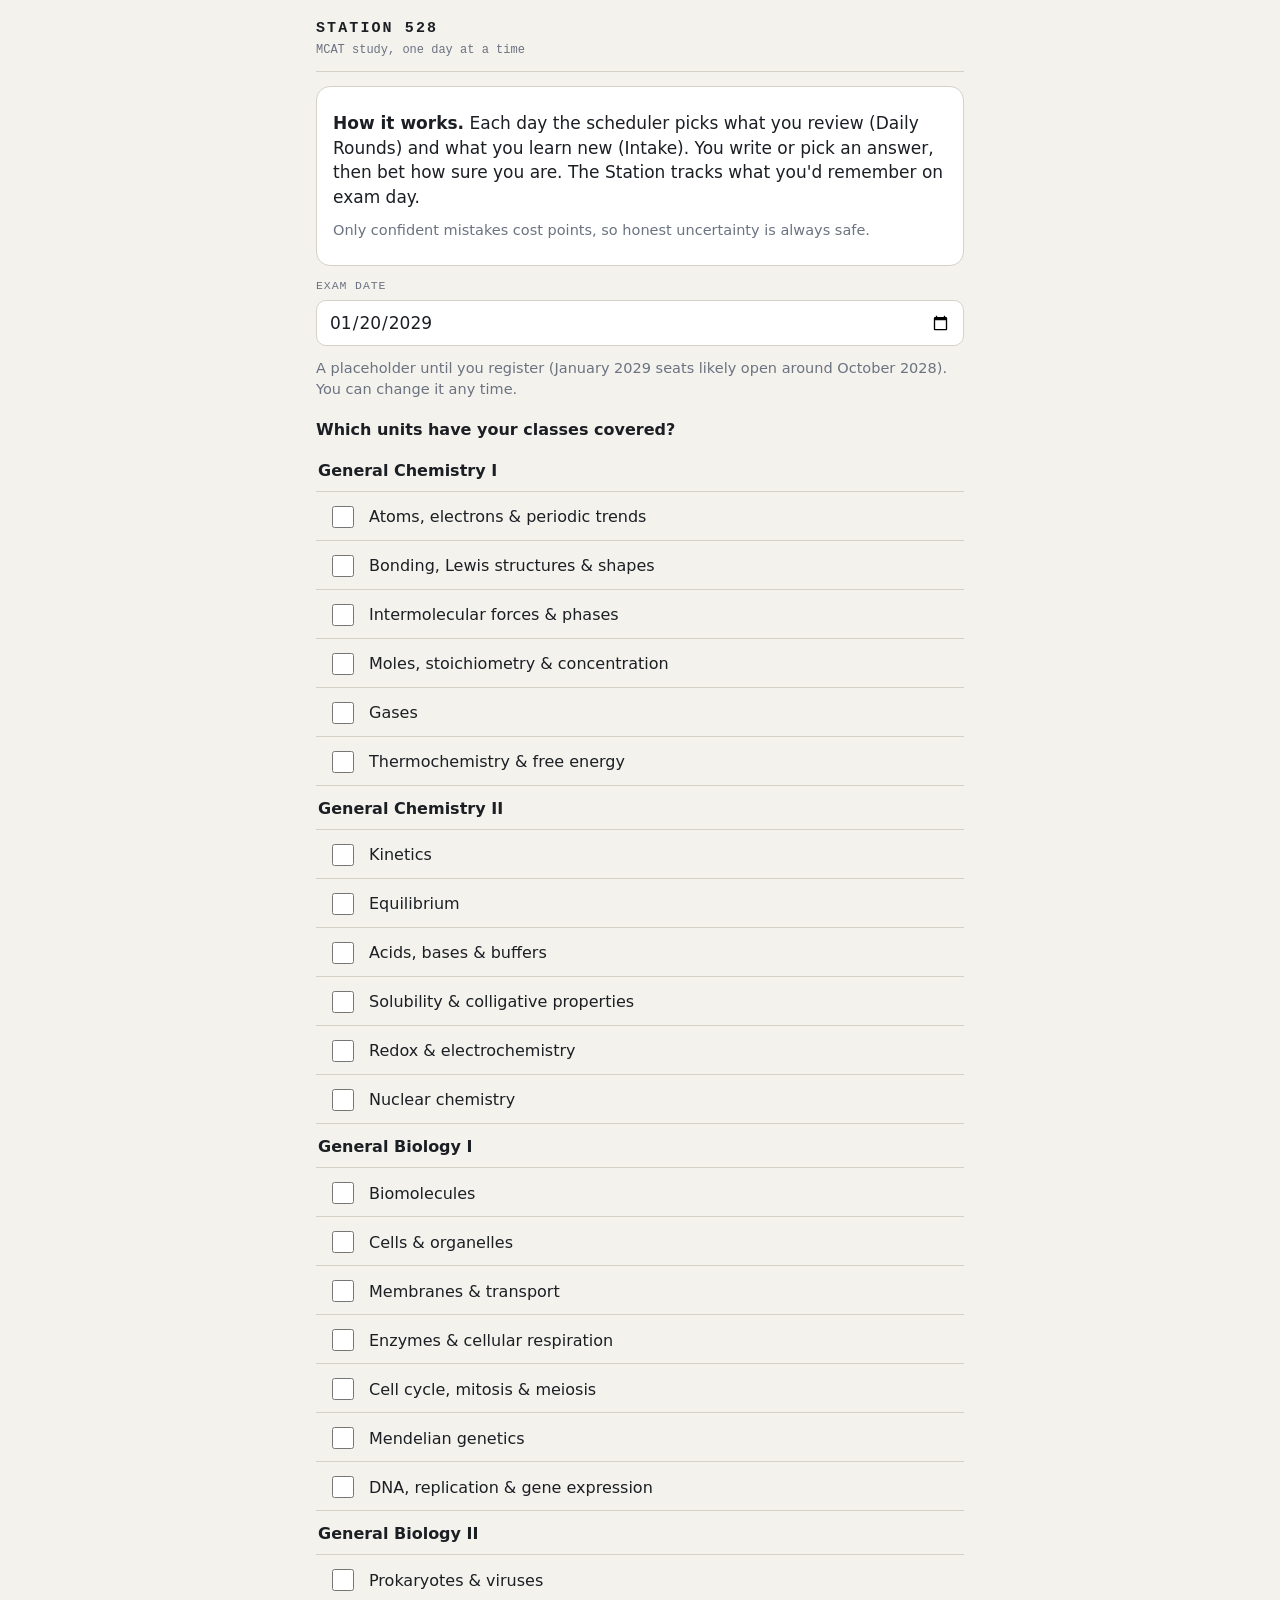
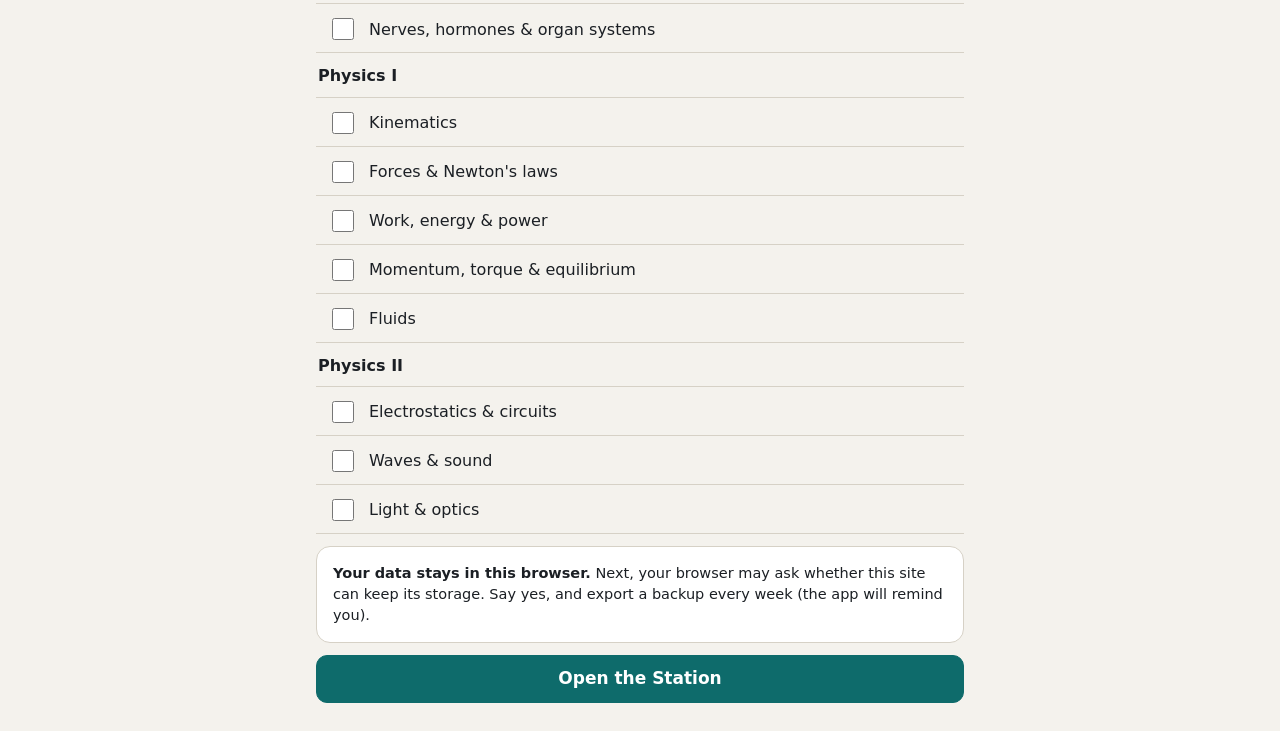
==== station-528/index.html @ 8e4b4583 "Add Station 528 v0.1 (MCAT study game) at /station-528/ Daily Rounds and Intake on a hand-written FS" ====
<!DOCTYPE html>
<html lang="en">
<head>
<meta charset="utf-8">
<meta name="viewport" content="width=device-width, initial-scale=1, viewport-fit=cover">
<meta name="theme-color" content="#f4f2ed" media="(prefers-color-scheme: light)">
<meta name="theme-color" content="#101315" media="(prefers-color-scheme: dark)">
<meta name="description" content="Station 528: spaced retrieval, confidence bets and calibration for MCAT study.">
<link rel="manifest" href="manifest.webmanifest">
<link rel="icon" href="icon-192.png">
<link rel="apple-touch-icon" href="apple-touch-icon.png">
<meta name="apple-mobile-web-app-capable" content="yes">
<meta name="apple-mobile-web-app-title" content="Station 528">
<title>Station 528</title>
<style>
:root {
  --bg: #f4f2ed; --panel: #ffffff; --panel2: #ecE9e2; --ink: #1b1f24; --ink2: #4a5260; --mute: #6b7280; --rule: #d6d1c6;
  --accent: #0e6b6b; --accent-ink: #ffffff; --accent-soft: #d7ecea;
  --good: #1f7a3a; --good-soft: #dcefe1; --warn: #9a5b00; --warn-soft: #f6e7cf; --bad: #b42318; --bad-soft: #f8dcd8;
  --lit: #e6a23c; --unlit: #e3dfd6; --band: rgba(27, 31, 36, .09);
  --mono: ui-monospace, "SF Mono", "Cascadia Mono", Menlo, Consolas, monospace;
  --sans: system-ui, -apple-system, "Segoe UI", Roboto, "Helvetica Neue", Arial, sans-serif;
  color-scheme: light dark;
}
@media (prefers-color-scheme: dark) {
  :root {
    --bg: #101315; --panel: #181c20; --panel2: #20252a; --ink: #e9e7e2; --ink2: #b9bec6; --mute: #8a919b; --rule: #2d333a;
    --accent: #4fb0ad; --accent-ink: #0b1414; --accent-soft: #17302f;
    --good: #57c27a; --good-soft: #15291c; --warn: #e2a64a; --warn-soft: #2e2413; --bad: #f07b6e; --bad-soft: #321a17;
    --lit: #f0b44f; --unlit: #2a3036; --band: rgba(233, 231, 226, .10);
  }
}
* { box-sizing: border-box; }
html, body { margin: 0; background: var(--bg); color: var(--ink); font-family: var(--sans); font-size: 17px; line-height: 1.45; -webkit-text-size-adjust: 100%; }
body { min-height: 100vh; min-height: 100dvh; }
button, input, select { font: inherit; color: inherit; }
button { cursor: pointer; }
a { color: var(--accent); }
#app { max-width: 680px; margin: 0 auto; padding: max(14px, env(safe-area-inset-top)) 16px calc(28px + env(safe-area-inset-bottom)); }
.mono { font-family: var(--mono); }
.lbl { font-family: var(--mono); font-size: 11.5px; letter-spacing: .08em; text-transform: uppercase; color: var(--mute); }
.muted { color: var(--mute); }
.small { font-size: 14.5px; }
h1 { font-family: var(--mono); font-size: 15px; letter-spacing: .14em; margin: 0; font-weight: 700; }
h2 { font-size: 21px; margin: 0 0 6px; line-height: 1.25; }
h3 { font-size: 16px; margin: 18px 0 8px; }
p { margin: 8px 0; }
hr { border: 0; border-top: 1px solid var(--rule); margin: 18px 0; }

/* top bar */
.top { display: flex; align-items: center; gap: 10px; padding: 4px 0 12px; border-bottom: 1px solid var(--rule); margin-bottom: 14px; }
.top .grow { flex: 1; min-width: 0; }
.top .sub { font-family: var(--mono); font-size: 12px; color: var(--mute); margin-top: 2px; }
.ib { min-width: 44px; height: 44px; border: 1px solid var(--rule); background: var(--panel); border-radius: 10px; display: grid; place-items: center; font-size: 17px; padding: 0 10px; text-decoration: none; color: var(--ink); }

/* panels and buttons */
.card { background: var(--panel); border: 1px solid var(--rule); border-radius: 14px; padding: 16px; margin: 12px 0; }
.btn { display: inline-flex; align-items: center; justify-content: center; gap: 8px; min-height: 48px; padding: 0 18px; border-radius: 11px; border: 1px solid var(--rule); background: var(--panel); text-decoration: none; color: var(--ink); font-weight: 600; }
.btn.primary { background: var(--accent); border-color: var(--accent); color: var(--accent-ink); }
.btn.block { width: 100%; }
.btn.ghost { background: transparent; border-color: transparent; color: var(--ink2); font-weight: 500; }
.btn.danger { color: var(--bad); border-color: var(--bad); background: transparent; }
.btn:disabled { opacity: .45; cursor: default; }
.btn:focus-visible, .opt:focus-visible, .conf button:focus-visible, .ib:focus-visible { outline: 3px solid var(--accent); outline-offset: 2px; }
.row { display: flex; gap: 10px; align-items: center; flex-wrap: wrap; }
.row.end { justify-content: flex-end; }
.row.between { justify-content: space-between; }
.stack > * + * { margin-top: 10px; }

/* today */
.today { display: grid; gap: 10px; }
.task { display: flex; align-items: center; gap: 12px; padding: 14px; border: 1px solid var(--rule); border-radius: 12px; background: var(--panel); }
.task .grow { flex: 1; min-width: 0; }
.task b { display: block; font-size: 17px; }
.task .n { font-family: var(--mono); font-size: 26px; font-weight: 700; min-width: 2.2ch; text-align: right; }
.task.done { background: var(--good-soft); border-color: transparent; }
.tiles { display: grid; grid-template-columns: repeat(3, 1fr); gap: 8px; margin: 12px 0; }
.tile { background: var(--panel); border: 1px solid var(--rule); border-radius: 12px; padding: 10px 10px 9px; }
.tile .v { font-family: var(--mono); font-size: 22px; font-weight: 700; line-height: 1.15; margin-top: 4px; }
.tile .d { font-size: 12.5px; color: var(--mute); line-height: 1.3; margin-top: 2px; }
.banner { border-radius: 12px; padding: 12px 14px; margin: 12px 0; background: var(--warn-soft); border: 1px solid transparent; font-size: 15px; }
.banner .row { margin-top: 8px; }

/* station plan */
.plan { margin: 6px 0 4px; }
.sect { margin: 14px 0 6px; display: flex; align-items: center; gap: 8px; }
.sect::after { content: ""; flex: 1; border-top: 1px dashed var(--rule); }
.wings { display: grid; grid-template-columns: repeat(auto-fill, minmax(150px, 1fr)); gap: 8px; }
.wing { position: relative; text-align: left; background: var(--panel); border: 1.5px solid var(--ink2); border-radius: 10px; padding: 10px 10px 9px; min-height: 92px; }
.wing.empty { border-style: dashed; border-color: var(--rule); color: var(--mute); background: transparent; }
.wing .nm { font-weight: 650; font-size: 15px; line-height: 1.2; padding-right: 28px; }
.wing .fc { position: absolute; top: 9px; right: 9px; font-family: var(--mono); font-size: 11px; color: var(--mute); }
.win { display: flex; gap: 3px; margin: 9px 0 6px; }
.win i { width: 11px; height: 11px; border-radius: 2px; background: var(--unlit); }
.win i.on { background: var(--lit); }
.pips { display: flex; gap: 3px; align-items: center; }
.pips i { width: 14px; height: 4px; border-radius: 2px; background: var(--unlit); }
.pips i.on { background: var(--accent); }
.wing .meta { font-family: var(--mono); font-size: 11.5px; color: var(--mute); margin-top: 5px; }

/* runner */
.prog { height: 4px; background: var(--panel2); border-radius: 2px; overflow: hidden; margin: -6px 0 14px; }
.prog i { display: block; height: 100%; background: var(--accent); transition: width .25s; }
.prompt { font-size: 19.5px; line-height: 1.45; margin: 4px 0 16px; overflow-wrap: anywhere; }
.prompt sup, .opt sup, .expl sup { font-size: .7em; line-height: 0; }
.ans { display: flex; gap: 8px; align-items: center; }
.ans input { flex: 1; min-width: 0; height: 52px; border-radius: 11px; border: 1.5px solid var(--rule); background: var(--panel); padding: 0 14px; font-size: 18px; }
.ans input:focus { outline: none; border-color: var(--accent); }
.ans .u { font-family: var(--mono); color: var(--mute); font-size: 15px; }
.reveal { width: 100%; position: relative; overflow: hidden; }
.reveal .fill { position: absolute; inset: 0 auto 0 0; width: 0; background: var(--accent-soft); z-index: 0; }
.reveal span { position: relative; z-index: 1; }
.reveal.go .fill { animation: fill 3s linear forwards; }
@keyframes fill { to { width: 100%; } }
.opts { display: grid; gap: 8px; }
.opt { display: flex; gap: 12px; align-items: flex-start; text-align: left; padding: 13px 14px; border-radius: 11px; border: 1.5px solid var(--rule); background: var(--panel); font-size: 17px; line-height: 1.4; width: 100%; }
.opt .k { font-family: var(--mono); font-size: 13px; color: var(--mute); padding-top: 2px; min-width: 1ch; }
.opt.sel { border-color: var(--accent); background: var(--accent-soft); }
.opt.right { border-color: var(--good); background: var(--good-soft); }
.opt.wrong { border-color: var(--bad); background: var(--bad-soft); }
.opt.dim { opacity: .62; }
.conf { display: grid; grid-template-columns: repeat(3, 1fr); gap: 8px; margin-top: 14px; }
.conf button { min-height: 62px; border-radius: 11px; border: 1.5px solid var(--rule); background: var(--panel); padding: 6px 4px; display: grid; gap: 2px; place-items: center; }
.conf button b { font-size: 15.5px; }
.conf button span { font-family: var(--mono); font-size: 12px; color: var(--mute); }
.conf button[data-c="3"] { border-color: var(--ink2); }
.conf button:disabled { opacity: .4; }
.confhint { font-size: 13.5px; color: var(--mute); margin-top: 8px; text-align: center; }
.verdict { display: flex; align-items: center; gap: 10px; padding: 12px 14px; border-radius: 12px; font-weight: 650; margin-bottom: 12px; }
.verdict.ok { background: var(--good-soft); color: var(--good); }
.verdict.no { background: var(--bad-soft); color: var(--bad); }
.verdict.dk { background: var(--panel2); color: var(--ink2); }
.verdict .pts { margin-left: auto; font-family: var(--mono); font-size: 14px; }
.surprise { border: 2px solid var(--bad); border-radius: 12px; padding: 14px; margin: 12px 0; }
.surprise b { color: var(--bad); }
.yours { font-size: 15.5px; margin: 8px 0; }
.yours code { font-family: var(--mono); background: var(--panel2); padding: 1px 6px; border-radius: 5px; }
.expl { background: var(--panel); border: 1px solid var(--rule); border-radius: 12px; padding: 13px 14px; margin: 12px 0; font-size: 16.5px; }
.expl ul { margin: 8px 0 0; padding-left: 18px; }
.expl li { margin: 6px 0; }
details.why summary { cursor: pointer; color: var(--accent); font-weight: 600; padding: 6px 0; }
.where { font-family: var(--mono); font-size: 11.5px; color: var(--mute); letter-spacing: .04em; margin-top: 10px; }
.foot { display: flex; gap: 8px; align-items: center; margin-top: 14px; flex-wrap: wrap; }
.foot .grow { flex: 1; }

/* debrief & charts */
.big { font-family: var(--mono); font-size: 40px; font-weight: 700; line-height: 1.1; }
.kv { display: grid; grid-template-columns: 1fr auto; gap: 6px 12px; font-size: 15.5px; }
.kv span:nth-child(even) { font-family: var(--mono); text-align: right; }
.chart { width: 100%; height: auto; display: block; }
.chart text { font-family: var(--mono); font-size: 12px; fill: var(--mute); }
.chart .val { fill: var(--ink); font-size: 13px; font-weight: 700; }
.chart .bar { fill: var(--accent); }
.chart .band { fill: var(--band); }
.chart .axis { stroke: var(--rule); }
table.t { width: 100%; border-collapse: collapse; font-size: 14.5px; }
table.t th, table.t td { text-align: left; padding: 7px 6px; border-bottom: 1px solid var(--rule); }
table.t td.n, table.t th.n { text-align: right; font-family: var(--mono); }
.st { font-family: var(--mono); font-size: 12px; padding: 2px 7px; border-radius: 6px; white-space: nowrap; }
.st.ok { background: var(--good-soft); color: var(--good); }
.st.over { background: var(--bad-soft); color: var(--bad); }
.st.under { background: var(--warn-soft); color: var(--warn); }
.st.few { background: var(--panel2); color: var(--mute); }

/* settings */
.units { display: grid; gap: 2px; }
.chk { display: flex; gap: 12px; align-items: center; padding: 9px 2px; border-bottom: 1px solid var(--rule); font-size: 16px; }
.chk input { width: 22px; height: 22px; accent-color: var(--accent); flex: none; }
.chk .grow { flex: 1; }
.chk .c { font-family: var(--mono); font-size: 12px; color: var(--mute); }
.course { font-weight: 700; }
.field { display: grid; gap: 6px; margin: 12px 0; }
.field input, .field select { height: 46px; border: 1.5px solid var(--rule); border-radius: 10px; background: var(--panel); padding: 0 12px; }
.flag-item { padding: 10px 0; border-bottom: 1px solid var(--rule); }

/* toast & sheet */
#toast { position: fixed; left: 50%; bottom: calc(18px + env(safe-area-inset-bottom)); transform: translateX(-50%); background: var(--ink); color: var(--bg); padding: 10px 16px; border-radius: 10px; font-size: 15px; max-width: calc(100% - 32px); opacity: 0; transition: opacity .2s; pointer-events: none; z-index: 20; }
#toast.on { opacity: 1; }
.sheet-bg { position: fixed; inset: 0; background: rgba(0, 0, 0, .35); display: flex; align-items: flex-end; justify-content: center; z-index: 10; }
.sheet { background: var(--bg); width: 100%; max-width: 680px; border-radius: 16px 16px 0 0; padding: 18px 16px calc(18px + env(safe-area-inset-bottom)); max-height: 85vh; overflow: auto; }
@media (min-width: 700px) { .sheet-bg { align-items: center; } .sheet { border-radius: 16px; } }
@media (max-width: 360px) { .tiles { grid-template-columns: 1fr 1fr; } .conf button b { font-size: 14px; } }
@media (prefers-reduced-motion: reduce) { .reveal.go .fill { animation-duration: .01s; } .prog i { transition: none; } }

</style>
</head>
<body>
<main id="app" aria-live="polite"></main>
<div id="toast" role="status"></div>
<script>
/* ==== engine.js ==== */
/* Station 528 engine: FSRS-6 memory model, behavior-derived grading, certainty-based marking,
   and the exam-date scheduling rules from the build spec (§6–7). No DOM in this file. */
'use strict';

const DAY = 86400000;
const ROLLOVER_H = 4; /* a study day runs 4am to 4am, like Anki */

/* ---------- FSRS-6 ---------- */
/* Default FSRS-6 parameters w0..w20 (the ones Anki and py-fsrs 6 ship). */
const FSRS_W = [0.212, 1.2931, 2.3065, 8.2956, 6.4133, 0.8334, 3.0194, 0.001, 1.8722, 0.1666, 0.796,
  1.4835, 0.0614, 0.2629, 1.6483, 0.6014, 1.8729, 0.5425, 0.0912, 0.0658, 0.1542];
const S_MIN = 0.001, S_MAX = 36500;
const clamp = (x, a, b) => Math.min(b, Math.max(a, x));
const fsrsFactor = w => Math.pow(0.9, -1 / w[20]) - 1;

/* Recall probability after t days at stability s: R = (1 + factor·t/s)^(−w20). R(s, s) = 0.9. */
function retr(tDays, s, w = FSRS_W) {
  if (!(s > 0)) return 0;
  return Math.pow(1 + fsrsFactor(w) * Math.max(0, tDays) / s, -w[20]);
}
const initS = (g, w = FSRS_W) => Math.max(S_MIN, w[g - 1]);
const initDRaw = (g, w = FSRS_W) => w[4] - Math.exp(w[5] * (g - 1)) + 1;
const initD = (g, w = FSRS_W) => clamp(initDRaw(g, w), 1, 10);
function nextD(d, g, w = FSRS_W) {
  const dp = d + (-w[6] * (g - 3)) * (10 - d) / 9;            /* linear damping */
  return clamp(w[7] * initDRaw(4, w) + (1 - w[7]) * dp, 1, 10); /* mean reversion toward D0(Easy) */
}
function sRecall(d, s, r, g, w = FSRS_W) {
  const hard = g === 2 ? w[15] : 1, easy = g === 4 ? w[16] : 1;
  return clamp(s * (1 + Math.exp(w[8]) * (11 - d) * Math.pow(s, -w[9]) * (Math.exp((1 - r) * w[10]) - 1) * hard * easy), S_MIN, S_MAX);
}
function sForget(d, s, r, w = FSRS_W) {
  const longTerm = w[11] * Math.pow(d, -w[12]) * (Math.pow(s + 1, w[13]) - 1) * Math.exp((1 - r) * w[14]);
  return clamp(Math.min(longTerm, s / Math.exp(w[17] * w[18])), S_MIN, S_MAX);
}
function sShortTerm(s, g, w = FSRS_W) { /* a second review on the same day */
  let inc = Math.exp(w[17] * (g - 3 + w[18])) * Math.pow(s, -w[19]);
  if (g >= 3) inc = Math.max(inc, 1);
  return clamp(s * inc, S_MIN, S_MAX);
}
/* One review. card: {s, d, last (ms) or null}. Returns the new {s, d}. */
function fsrsStep(card, g, now, w = FSRS_W) {
  if (!card.last) return { s: initS(g, w), d: initD(g, w) };
  const tDays = Math.max(0, (now - card.last) / DAY);
  let s;
  if (tDays < 1) s = sShortTerm(card.s, g, w);
  else s = g === 1 ? sForget(card.d, card.s, retr(tDays, card.s, w), w) : sRecall(card.d, card.s, retr(tDays, card.s, w), g, w);
  return { s, d: nextD(card.d, g, w) };
}
/* Days until recall falls to the target retention, rounded, within [1, maxIvl]. */
function ivlDays(s, retention, maxIvl, w = FSRS_W) {
  const t = s / fsrsFactor(w) * (Math.pow(retention, -1 / w[20]) - 1);
  return clamp(Math.round(t), 1, Math.max(1, maxIvl));
}
/* The standard FSRS fuzz, so cards learned together don't stay clumped. */
function fuzzIvl(ivl, maxIvl, rnd) {
  if (ivl < 2.5) return ivl;
  let delta = 1;
  for (const [a, b, f] of [[2.5, 7, 0.15], [7, 20, 0.1], [20, Infinity, 0.05]]) delta += f * Math.max(Math.min(ivl, b) - a, 0);
  const lo = Math.max(2, Math.round(ivl - delta)), hi = Math.min(Math.round(ivl + delta), maxIvl);
  if (hi <= lo) return clamp(lo, 1, Math.max(1, maxIvl));
  return Math.floor(rnd() * (hi - lo + 1)) + lo;
}

/* ---------- days ---------- */
/* Study-day index: local calendar date, rolling over at 4am. */
function dayOf(ms) {
  const d = new Date(ms - ROLLOVER_H * 3600000);
  return Math.floor(Date.UTC(d.getFullYear(), d.getMonth(), d.getDate()) / DAY);
}
function dayOfDate(iso) { const [y, m, d] = iso.split('-').map(Number); return Math.floor(Date.UTC(y, m - 1, d) / DAY); }
function dateOfDay(day) { return new Date(day * DAY).toISOString().slice(0, 10); }
/* Local midnight-ish ms at the start of a study day (used for recall predictions on a given day). */
function msOfDay(day) { const d = new Date(day * DAY); return new Date(d.getUTCFullYear(), d.getUTCMonth(), d.getUTCDate(), 12).getTime(); }

/* ---------- phases and exam-date rules (§6.5–6.6) ---------- */
const PHASE_START = { B: 259, C: 136, D: 60 }; /* days before the exam; with a mid-January exam: May 1, Sep 1, mid-Nov */
const PHASES = {
  A: { name: 'Foundation', newPerDay: 15 },
  B: { name: 'Integration', newPerDay: 10 },
  C: { name: 'Dedicated', newPerDay: 5 },
  D: { name: 'Final approach', newPerDay: 5 },
};
function phaseOn(today, T, override) {
  if (override && override !== 'auto') return override;
  if (today >= T - PHASE_START.D) return 'D';
  if (today >= T - PHASE_START.C) return 'C';
  if (today >= T - PHASE_START.B) return 'B';
  return 'A';
}
function retentionFor(phase, highYield, today, T) {
  if (today >= T - 75) return highYield ? 0.93 : 0.90; /* E3 */
  if (phase === 'A') return 0.88;
  if (phase === 'C') return highYield ? 0.92 : 0.90;
  return 0.90;
}
/* Longest allowed interval from today: A min(365, to T−60); B to T−60; C/D to T−2 (E1). */
function maxIvlFor(phase, today, T) {
  if (phase === 'A') return Math.max(1, Math.min(365, T - 60 - today));
  if (phase === 'B') return Math.max(1, T - 60 - today);
  return Math.max(1, T - 2 - today);
}
function lastDueDay(T) { return T - 2; }
function newQuota(phase, today, T, override) {
  if (today >= T - 21) return 0; /* E4 */
  return override != null ? override : PHASES[phase].newPerDay;
}
/* §6.4 throttle: average due over the next 7 days vs the review cap. */
function throttledQuota(quota, cards, today, cap) {
  let n = 0;
  for (const c of cards) if (c.state === 'review' && !c.suspended && c.due > today && c.due <= today + 7) n++;
  const avg = n / 7;
  if (avg > cap) return 0;
  if (avg > 0.8 * cap) return Math.floor(quota / 2);
  return quota;
}

/* ---------- cards ---------- */
function newCard(id) {
  return { id, state: 'new', s: 0, d: 0, last: null, due: null, reps: 0, lapses: 0, intro: null,
    sessionDay: null, sessionCorrect: 0, lapsedToday: false, echoes: [], deferrals: 0, deferDay: null, c3Wrong: 0 };
}
function rNow(card, now) { return card.state === 'new' || !card.last ? 0 : retr((now - card.last) / DAY, card.s); }
/* Predicted recall on exam day if no further reviews happen (spec §7.3). */
function rExam(card, T) { return card.state === 'new' || !card.last ? 0 : retr((msOfDay(T) - card.last) / DAY, card.s); }

/* Apply one graded attempt to a card. Returns {rExamBefore, rExamAfter, gain, ivl}. */
function schedule(card, g, now, ctx) {
  const { T, phase, highYield, rnd } = ctx;
  const today = dayOf(now);
  const before = rExam(card, T);
  const st = fsrsStep(card, g, now, ctx.w || FSRS_W);
  card.s = st.s; card.d = st.d; card.last = now; card.reps++;
  if (card.state === 'new') { card.state = 'review'; card.intro = card.intro || today; }
  if (g === 1) card.lapses++;
  const maxIvl = maxIvlFor(phase, today, T);
  let ivl = ivlDays(card.s, retentionFor(phase, highYield, today, T), maxIvl);
  ivl = clamp(fuzzIvl(ivl, maxIvl, rnd || Math.random), 1, maxIvl);
  card.due = Math.min(today + ivl, lastDueDay(T));   /* E1: never past T − 2 */
  if (card.due <= today) card.due = today + 1;        /* the exam is days away: still never "due" again today */
  card.deferrals = 0; card.deferDay = null;
  card.echoes = card.echoes.filter(e => e > today);   /* any echo today was satisfied by this review */
  const after = rExam(card, T);
  return { rExamBefore: before, rExamAfter: after, gain: Math.max(0, after - before), ivl: card.due - today };
}
/* §6.3: after a confident error, extra probes at +1 and +7 days unless the card is already due within ±1 day of them. */
function planEchoes(card, today, T) {
  for (const k of [1, 7]) {
    const at = Math.min(today + k, lastDueDay(T)); /* E5 */
    if (at <= today) continue;
    if (Math.abs(card.due - at) <= 1) continue;
    if (!card.echoes.includes(at)) card.echoes.push(at);
  }
  card.echoes.sort((a, b) => a - b);
}

/* ---------- grading (§6.2) ---------- */
/* attempt: {correct, conf: 1|2|3|0 (0 = don't know), hint, ms}; medianMs: player's median for this card type (or null) */
function gradeOf(a, medianMs) {
  if (!a.correct || a.conf === 0) return 1;
  if (a.hint || a.conf === 1) return 2;
  if (a.conf === 2) return 3;
  if (medianMs && a.ms > 2 * medianMs) return 3; /* C3 but slow */
  return 4;
}
/* §7.1 certainty-based marking */
const CBM = { 0: [0, 0], 1: [1, 0], 2: [2, -2], 3: [3, -6] };
const cbmPoints = (correct, conf) => CBM[conf][correct ? 0 : 1];
/* Calibration targets (§7.6): C1 ≤ 67%, C2 67–80%, C3 ≥ 80%. Implied midpoints for the overconfidence index. */
const CAL_BANDS = { 1: [0, 0.67], 2: [0.67, 0.80], 3: [0.80, 1] };
const CAL_IMPLIED = { 1: 0.5, 2: 0.735, 3: 0.9 };
function calibration(counts) { /* counts: {1:{n,correct},2:..,3:..} */
  let n = 0, exp = 0, got = 0;
  const levels = [1, 2, 3].map(l => {
    const c = counts[l] || { n: 0, correct: 0 };
    n += c.n; exp += c.n * CAL_IMPLIED[l]; got += c.correct;
    const acc = c.n ? c.correct / c.n : null, [lo, hi] = CAL_BANDS[l];
    const status = acc == null || c.n < 10 ? 'few' : acc < lo ? 'over' : acc > hi && l < 3 ? 'under' : 'ok';
    return { level: l, n: c.n, correct: c.correct, acc, lo, hi, status };
  });
  return { levels, n, overconfidence: n ? (exp - got) / n : null };
}

/* ---------- daily queue (§6.4) ---------- */
/* Cards due today, lowest current recall first; cards already pushed back 3 days in a row jump the line. */
function dueToday(cards, today, now) {
  return cards.filter(c => c.state === 'review' && !c.suspended && c.due <= today)
    .sort((a, b) => ((b.deferrals >= 3) - (a.deferrals >= 3)) || (rNow(a, now) - rNow(b, now)));
}
/* Split today's due list at the cap; push the rest back one day. Call once per day. */
function applyCap(cards, today, now, cap) {
  const due = dueToday(cards, today, now);
  const take = due.slice(0, cap), rest = due.slice(cap);
  for (const c of rest) { if (c.deferDay !== today) { c.deferrals++; c.deferDay = today; } c.due = today + 1; }
  return { take, rest };
}
const echoesDue = (cards, today) => cards.filter(c => !c.suspended && c.state === 'review' && c.echoes.some(e => e <= today));

/* E2 final sweep: at T − 60, cards with no review date inside [T − 60, T − 2] get one, spread over
   T − 60 … T − 7, lowest exam-day recall first and high-yield earliest. */
function finalSweep(cards, today, T, isHY) {
  if (today < T - 60) return 0;
  const lo = Math.max(today, T - 60), hi = T - 7;
  const need = cards.filter(c => c.state === 'review' && !c.suspended && !(c.due >= T - 60 && c.due <= T - 2));
  need.sort((a, b) => (isHY(b.id) - isHY(a.id)) || (rExam(a, T) - rExam(b, T)));
  const span = Math.max(1, hi - lo + 1);
  need.forEach((c, i) => { c.due = hi >= lo ? lo + Math.floor(i * span / need.length) : Math.min(T - 2, Math.max(today, lo)); });
  return need.length;
}

/* ---------- Station (§7.5) ---------- */
const WING_LEVELS = [0, 0.20, 0.40, 0.60, 0.80, 0.95];
function wingStats(cards, now) {
  const active = cards.filter(c => c.state === 'review' && !c.suspended);
  if (!active.length) return { n: 0, condition: null, level: 0, mature: 0 };
  const condition = active.reduce((a, c) => a + rNow(c, now), 0) / active.length;
  const mature = active.filter(c => c.s >= 21).length / active.length;
  let level = 0; WING_LEVELS.forEach((t, i) => { if (mature >= t) level = i; });
  if (mature === 0) level = 0;
  return { n: active.length, condition, level, mature };
}

/* ---------- typed answer checking ---------- */
function norm(s) {
  return String(s).toLowerCase().normalize('NFD').replace(/[̀-ͯ]/g, '')
    .replace(/[’']/g, '').replace(/[^a-z0-9+\-./ ]+/g, ' ').replace(/\s+/g, ' ').trim()
    .replace(/^(the|a|an) /, '');
}
function lev(a, b) {
  if (a === b) return 0;
  const m = a.length, n = b.length; if (!m || !n) return m || n;
  let prev = Array.from({ length: n + 1 }, (_, j) => j);
  for (let i = 1; i <= m; i++) {
    const cur = [i];
    for (let j = 1; j <= n; j++) cur[j] = Math.min(prev[j] + 1, cur[j - 1] + 1, prev[j - 1] + (a[i - 1] === b[j - 1] ? 0 : 1));
    prev = cur;
  }
  return prev[n];
}
/* Also accepts "main answer (alternate name)" and "a, b" when every listed part is itself acceptable. */
function textMatches(given, accepted) {
  const raw = String(given);
  if (textMatch1(raw, accepted)) return true;
  const main = raw.replace(/\([^)]*\)/g, ' ').trim();
  if (main && main !== raw.trim() && textMatch1(main, accepted)) return true;
  const parts = main.split(/,|;|\/(?![^\s]*\d)| or /i).map(s => s.trim()).filter(Boolean);
  return parts.length > 1 && parts.every(p => textMatch1(p, accepted));
}
function textMatch1(given, accepted) {
  const g = norm(given); if (!g) return false;
  return accepted.some(a => {
    const t = norm(a); if (g === t) return true;
    if (g.replace(/ /g, '') === t.replace(/ /g, '')) return true;
    if (/\d/.test(t)) return false; /* numbers and formulas must match exactly */
    const tol = t.length >= 10 ? 2 : t.length >= 5 ? 1 : 0;
    return tol > 0 && lev(g, t) <= tol;
  });
}
/* Accepts 3e8, 3x10^8, 3×10^8, 3*10^8, 3 x 10^-8, 1,500, 0.5, .5, −2 (unicode minus), with units after. */
function parseNum(s) {
  let t = String(s).trim().replace(/[−–]/g, '-').replace(/,(?=\d{3}\b)/g, '').replace(/\s+/g, '');
  const fr = t.match(/^([+-]?\d+(?:\.\d+)?)\/(\d+(?:\.\d+)?)/);
  if (fr) { const v = parseFloat(fr[1]) / parseFloat(fr[2]); return isFinite(v) ? v : null; }
  const m =t.match(/^([+-]?(?:\d+\.?\d*|\.\d+))(?:(?:[x×*]10\^?|e|E)([+-]?\d+))?/);
  if (!m) return null;
  const v = parseFloat(m[1]) * (m[2] != null ? Math.pow(10, parseInt(m[2], 10)) : 1);
  return isFinite(v) ? v : null;
}
function numMatches(given, spec) {
  let v = parseNum(given); if (v == null) return false;
  if (/%\s*$/.test(String(given)) && spec.unit !== '%') v /= 100; /* "25%" for a fraction */
  if (spec.tol != null) return Math.abs(v - spec.value) <= spec.tol + 1e-12;
  const pct = spec.tolPct != null ? spec.tolPct : 3;
  if (spec.value === 0) return Math.abs(v) < 1e-9;
  return Math.abs(v - spec.value) <= Math.abs(spec.value) * pct / 100 + 1e-12;
}

/* ---------- random ---------- */
function mulberry32(a) {
  return function () { a |= 0; a = a + 0x6D2B79F5 | 0; let t = Math.imul(a ^ a >>> 15, 1 | a); t = t + Math.imul(t ^ t >>> 7, 61 | t) ^ t; return ((t ^ t >>> 14) >>> 0) / 4294967296; };
}
const median = xs => { if (!xs.length) return null; const a = xs.slice().sort((x, y) => x - y), m = a.length >> 1; return a.length % 2 ? a[m] : (a[m - 1] + a[m]) / 2; };

;
/* ==== session.js ==== */
/* Session layer: today's queues, successive relearning, first-attempt scoring, intake selection.
   Pure functions over plain objects; the UI persists them. */
'use strict';

const GAP = 5;                 /* at least 5 other items between repeats of a card (§6.2) */
const NEW_CRITERION = 3;       /* new cards: 3 correct recalls in the session */
const LAPSE_CRITERION = 1;     /* lapsed cards: 1 correct recall */

/* Rounds queue for a day: capped due list (lowest R first) + echo probes. Mutates deferred cards. */
function buildRounds(cardList, today, now, cap, T, isHY, sweepDone) {
  let swept = 0;
  if (!sweepDone && today >= T - 60) swept = finalSweep(cardList, today, T, isHY);
  const { take, rest } = applyCap(cardList, today, now, cap);
  const ids = take.map(c => c.id);
  for (const c of echoesDue(cardList, today)) if (!ids.includes(c.id)) ids.push(c.id);
  return { queue: ids.map(id => ({ id, kind: 'review' })), deferred: rest.length, swept };
}

/* New cards for today: blocked by unit within each course (concepts are introduced in blocks
   before any interleaving), courses taken in turn, and every 5th pick a reasoning (Skill 2+) item. */
function pickIntake(items, cards, openUnits, quota, unitOrder) {
  if (quota <= 0) return [];
  const fresh = items.filter(it => openUnits.includes(it.unit) && it.status !== 'quarantined' && (!cards[it.id] || cards[it.id].state === 'new') && !(cards[it.id] && cards[it.id].suspended));
  const byCourse = {};
  for (const it of fresh) (byCourse[unitOrder[it.unit].course] = byCourse[unitOrder[it.unit].course] || []).push(it);
  for (const k in byCourse) byCourse[k].sort((a, b) => unitOrder[a.unit].i - unitOrder[b.unit].i);
  const courses = Object.keys(byCourse).sort();
  const picked = [];
  let ci = 0, guard = 0;
  while (picked.length < quota && courses.some(c => byCourse[c].length) && guard++ < 10000) {
    const c = courses[ci % courses.length]; ci++;
    const pool = byCourse[c]; if (!pool.length) continue;
    /* take a small block (up to 3) from the front unit of this course */
    const unit = pool[0].unit;
    for (let k = 0; k < 3 && picked.length < quota; k++) {
      const wantReasoning = (picked.length % 5) === 4;
      let idx = pool.findIndex(it => it.unit === unit && (wantReasoning ? it.sk >= 2 : true));
      if (idx < 0) idx = pool.findIndex(it => it.unit === unit);
      if (idx < 0) break;
      picked.push(pool.splice(idx, 1)[0].id);
    }
  }
  return picked;
}

/* After an attempt, decide whether the card comes back this session.
   st: the card's session record {correct, isNew, lapsed}. Returns the reinsertion index or -1. */
function requeueIndex(st, queueLenAfterRemoval) {
  const need = st.isNew ? NEW_CRITERION : (st.lapsed ? LAPSE_CRITERION : 0);
  if (st.correct >= need) return -1;
  return Math.min(GAP, queueLenAfterRemoval);
}

/* Record one attempt. sess: {queue, scored: {id:true}, stats, cardSess: {id: {correct, isNew, lapsed, attempts}}}.
   Returns {first, cbm, grade, criterionMet, back}. */
function recordAttempt(sess, id, attempt, grade) {
  const cs = sess.cardSess[id] || (sess.cardSess[id] = { correct: 0, isNew: !!attempt.wasNew, lapsed: false, attempts: 0, c3miss: false });
  cs.attempts++;
  const first = !sess.scored[id];
  if (first) sess.scored[id] = true;
  const ok = attempt.correct && attempt.conf !== 0;
  if (ok) cs.correct++;
  else { if (!cs.isNew) cs.lapsed = true; }
  if (!ok && attempt.conf === 3 && first) cs.c3miss = true;
  const pts = first ? cbmPoints(ok, attempt.conf) : 0;
  const s = sess.stats;
  s.attempts++;
  if (first) {
    s.first++; s.cbm += pts; if (ok) s.firstCorrect++;
    if (attempt.conf >= 1) { const b = s.calib[attempt.conf] || (s.calib[attempt.conf] = { n: 0, correct: 0 }); b.n++; if (ok) b.correct++; }
    if (!ok && attempt.conf === 3) s.c3err.push(id);
  }
  /* pull the card off the front of the queue and maybe reinsert it */
  const qi = sess.queue.findIndex(q => q.id === id);
  if (qi >= 0) sess.queue.splice(qi, 1);
  const at = requeueIndex(cs, sess.queue.length);
  if (at >= 0) sess.queue.splice(at, 0, { id, kind: cs.isNew ? 'relearn-new' : 'relearn' });
  const criterionMet = at < 0 && (cs.lapsed || cs.c3miss || cs.isNew);
  if (at < 0 && (cs.lapsed || cs.c3miss)) s.backToCriterion++;
  return { first, cbm: pts, grade, criterionMet, back: at >= 0 };
}

function newSession(kind, day, queue) {
  return { kind, day, queue, scored: {}, cardSess: {}, startedAt: Date.now(), done: false,
    stats: { attempts: 0, first: 0, firstCorrect: 0, cbm: 0, gain: 0, calib: {}, c3err: [], backToCriterion: 0, newLearned: 0 } };
}

;
/* ==== content_core.js ==== */
/* Station 528 content model. Every item is original (written for this app, not copied from any prep
   company or AAMC material). AAMC content-category codes are used as tags only. */
'use strict';

const COURSES = [
  { id: 'chem1', name: 'General Chemistry I' },
  { id: 'chem2', name: 'General Chemistry II' },
  { id: 'bio1', name: 'General Biology I' },
  { id: 'bio2', name: 'General Biology II' },
  { id: 'phys1', name: 'Physics I' },
  { id: 'phys2', name: 'Physics II' },
];
const UNITS = [
  { id: 'c-atoms', course: 'chem1', name: 'Atoms, electrons & periodic trends', cat: '4E' },
  { id: 'c-bond', course: 'chem1', name: 'Bonding, Lewis structures & shapes', cat: '5B' },
  { id: 'c-imf', course: 'chem1', name: 'Intermolecular forces & phases', cat: '5B' },
  { id: 'c-stoich', course: 'chem1', name: 'Moles, stoichiometry & concentration', cat: '4E' },
  { id: 'c-gas', course: 'chem1', name: 'Gases', cat: '4B' },
  { id: 'c-thermo', course: 'chem1', name: 'Thermochemistry & free energy', cat: '5E' },
  { id: 'c-kin', course: 'chem2', name: 'Kinetics', cat: '5E' },
  { id: 'c-eq', course: 'chem2', name: 'Equilibrium', cat: '5E' },
  { id: 'c-acid', course: 'chem2', name: 'Acids, bases & buffers', cat: '5A' },
  { id: 'c-sol', course: 'chem2', name: 'Solubility & colligative properties', cat: '5A' },
  { id: 'c-redox', course: 'chem2', name: 'Redox & electrochemistry', cat: '4C' },
  { id: 'c-nuc', course: 'chem2', name: 'Nuclear chemistry', cat: '4E' },
  { id: 'b-mol', course: 'bio1', name: 'Biomolecules', cat: '1A' },
  { id: 'b-cell', course: 'bio1', name: 'Cells & organelles', cat: '2A' },
  { id: 'b-mem', course: 'bio1', name: 'Membranes & transport', cat: '2A' },
  { id: 'b-energy', course: 'bio1', name: 'Enzymes & cellular respiration', cat: '1D' },
  { id: 'b-div', course: 'bio1', name: 'Cell cycle, mitosis & meiosis', cat: '2C' },
  { id: 'b-gen', course: 'bio1', name: 'Mendelian genetics', cat: '1C' },
  { id: 'b-dna', course: 'bio1', name: 'DNA, replication & gene expression', cat: '1B' },
  { id: 'b-prok', course: 'bio2', name: 'Prokaryotes & viruses', cat: '2B' },
  { id: 'b-sys', course: 'bio2', name: 'Nerves, hormones & organ systems', cat: '3B' },
  { id: 'p-kin', course: 'phys1', name: 'Kinematics', cat: '4A' },
  { id: 'p-force', course: 'phys1', name: 'Forces & Newton\'s laws', cat: '4A' },
  { id: 'p-energy', course: 'phys1', name: 'Work, energy & power', cat: '4A' },
  { id: 'p-mom', course: 'phys1', name: 'Momentum, torque & equilibrium', cat: '4A' },
  { id: 'p-fluid', course: 'phys1', name: 'Fluids', cat: '4B' },
  { id: 'p-elec', course: 'phys2', name: 'Electrostatics & circuits', cat: '4C' },
  { id: 'p-wave', course: 'phys2', name: 'Waves & sound', cat: '4D' },
  { id: 'p-light', course: 'phys2', name: 'Light & optics', cat: '4D' },
];
const UNIT = Object.fromEntries(UNITS.map(u => [u.id, u]));
/* The Station's eleven wings: the ten foundational concepts plus CARS. Short labels are this app's own. */
const WINGS = [
  { id: 1, sec: 'BB', name: 'Biomolecules' }, { id: 2, sec: 'BB', name: 'Cells' }, { id: 3, sec: 'BB', name: 'Organ systems' },
  { id: 4, sec: 'CP', name: 'Physical systems' }, { id: 5, sec: 'CP', name: 'Chemistry' },
  { id: 6, sec: 'PS', name: 'Perception' }, { id: 7, sec: 'PS', name: 'Behavior' }, { id: 8, sec: 'PS', name: 'Self & others' },
  { id: 9, sec: 'PS', name: 'Society' }, { id: 10, sec: 'PS', name: 'Inequality' }, { id: 0, sec: 'CARS', name: 'Reading' },
];
const secOfCat = cat => { const f = parseInt(cat, 10); return f <= 3 ? 'BB' : f <= 5 ? 'CP' : 'PS'; };

/* How to display typed answers whose first accepted form is lower-case shorthand. */
const SHOW = {
  'c-atoms.l-shape': 'l, the azimuthal (angular momentum) quantum number', 'c-atoms.hund': 'Hund\'s rule', 'c-atoms.pauli': 'The Pauli exclusion principle',
  'c-bond.co2-hyb': 'sp', 'c-bond.ch4-hyb': 'sp³', 'c-bond.c2h4-hyb': 'sp²', 'c-imf.london': 'London dispersion forces',
  'c-gas.ideal': 'PV = nRT', 'c-thermo.hess': 'Hess\'s law', 'b-cell.ser': 'Smooth ER', 'b-cell.rer': 'Rough ER', 'b-cell.mito': 'Mitochondria',
  'b-dna.primase': 'RNA', 'b-dna.start': 'AUG', 'b-dna.ligase': 'DNA ligase', 'b-energy.pfk': 'Phosphofructokinase-1 (PFK-1)', 'b-energy.km': 'Half',
  'p-force.newton-unit': 'The newton (N)', 'p-energy.watt': 'The watt (W)', 'c-atoms.element-id': 'Which element it is (its atomic number)',
};
const PROVENANCE = { author: 'llm', model: 'claude-opus-5-5', createdAt: '2026-11-14', license: 'original', humanReviewed: false };
const ITEMS = [];
function addItem(u, id, o) {
  const unit = UNIT[u]; if (!unit) throw new Error('no unit ' + u);
  const cat = o.cat || unit.cat;
  const it = Object.assign({ id: u + '.' + id, unit: u, cat, fc: parseInt(cat, 10), sec: secOfCat(cat), sk: 1, hy: false, cs: [], kind: 'fact' }, o);
  ITEMS.push(it); return it;
}
/* Typed recall: the player writes the answer. accepted: answers that count. */
function T(u, id, prompt, accepted, expl, o = {}) { return addItem(u, id, Object.assign({ type: 'typed', prompt, accepted, expl }, o)); }
/* Typed number: value with tolerance (tol absolute or tolPct percent). */
function N(u, id, prompt, num, expl, o = {}) { return addItem(u, id, Object.assign({ type: 'num', prompt, num, expl }, o)); }
/* Choice: options[0] is the key (shuffled on screen); lures[i] says why options[i+1] is wrong. */
function C(u, id, prompt, options, lures, expl, o = {}) { return addItem(u, id, Object.assign({ type: 'choice', prompt, options, lures, expl }, o)); }
/* Generated problem: gen(rnd) returns {prompt, value, tol|tolPct, unit, expl}. New numbers every review; code computes the key. */
function G(u, id, title, gen, o = {}) { return addItem(u, id, Object.assign({ type: 'gen', kind: 'problem', sk: 2, title, gen }, o)); }

/* helpers for generators */
const pickR = (rnd, a) => a[Math.floor(rnd() * a.length)];
const rintR = (rnd, lo, hi) => lo + Math.floor(rnd() * (hi - lo + 1));
const sig = (x, n = 3) => { if (x === 0 || !isFinite(x)) return String(x); const p = Math.pow(10, n - 1 - Math.floor(Math.log10(Math.abs(x)))); return String(Math.round(x * p) / p); };
const sci = (x, n = 2) => { if (x === 0) return '0'; const e = Math.floor(Math.log10(Math.abs(x))); const m = x / Math.pow(10, e); return (Math.abs(e) < 4) ? sig(x, n + 1) : `${sig(m, n)} × 10^${e}`; };

;
/* ==== content_chem.js ==== */
/* General chemistry starter deck. Original items; code computes every numeric key. */
'use strict';

/* ---------- Atoms, electrons & periodic trends (4E) ---------- */
T('c-atoms', 'element-id', 'What does the number of protons in a nucleus determine?', ['the element', 'element', 'which element it is', 'atomic number', 'element identity', 'identity of the element'],
  'The proton count is the atomic number Z, and Z alone fixes which element an atom is. Neutrons change the isotope; electrons change the charge.', { hy: true });
T('c-atoms', 'isotope', 'Isotopes of the same element differ in their number of ___.', ['neutrons', 'neutron'],
  'Same protons (same element), different neutrons, so different mass numbers. Chemistry is nearly identical because the electron arrangement is the same.');
C('c-atoms', 'radius', 'Which atom has the largest atomic radius?', ['Cs', 'Na', 'Cl', 'F'],
  ['Na is in the same group as Cs but three periods higher: fewer occupied shells, so smaller.', 'Cl is right of Na in period 3; its higher effective nuclear charge pulls electrons closer.', 'F is high and to the right, so it is one of the smallest atoms.'],
  'Atomic radius grows down a group (new shells) and shrinks across a period (effective nuclear charge rises with no new shell). Cs is lowest and farthest left of these.', { hy: true, cs: ['cs-periodic'] });
C('c-atoms', 'ie-max', 'Which has the highest first ionization energy?', ['Ne', 'F', 'O', 'Li'],
  ['F is close, but Ne has one more proton in the same shell and a filled, very stable 2p subshell.', 'O is lower even than N, because its paired 2p electron is easier to remove.', 'Li has a lone 2s electron far from a weakly felt nucleus: the lowest of the period.'],
  'Ionization energy rises across a period as effective nuclear charge increases, peaking at the noble gas.', { hy: true, cs: ['cs-periodic'] });
C('c-atoms', 'ie-n-o', 'Nitrogen\'s first ionization energy is higher than oxygen\'s. Why?', ['Oxygen\'s fourth 2p electron is paired, and the pairing repulsion makes it easier to remove', 'Nitrogen has a larger nuclear charge', 'Oxygen atoms are larger than nitrogen atoms', 'Nitrogen\'s 2p subshell is completely filled'],
  ['Oxygen has more protons (8 vs 7), not fewer.', 'Oxygen is slightly smaller, which on its own would raise its ionization energy.', 'Nitrogen\'s 2p is half-filled (3 of 6), not full. Half-filled is the stable arrangement.'],
  'N is 2p³ with one electron in each p orbital. O is 2p⁴, so one orbital holds a pair; the extra electron-electron repulsion lets that electron leave more easily. The same dip appears between Be and B for a different reason (B removes a higher-energy 2p electron).', { sk: 2, cs: ['cs-periodic'] });
C('c-atoms', 'cr-config', 'What is the ground-state electron configuration of chromium (Z = 24)?', ['[Ar] 4s¹ 3d⁵', '[Ar] 4s² 3d⁴', '[Ar] 3d⁶', '[Ar] 4s² 3d⁵'],
  ['This is what simple filling order predicts, but moving one 4s electron to make a half-filled 3d set is lower in energy.', 'Right electron count, but neutral Cr keeps one electron in 4s; an empty 4s is wrong.', 'This has 25 electrons: it is manganese.'],
  'Cr and Cu are the classic exceptions: Cr takes 4s¹3d⁵ (half-filled d) and Cu takes 4s¹3d¹⁰ (filled d).', { hy: true });
C('c-atoms', 'fe-ion', 'When iron forms Fe²⁺, which electrons leave first?', ['The two 4s electrons', 'Two 3d electrons', 'One 4s and one 3d electron', 'Two 4p electrons'],
  ['3d fills after 4s, but in the ion the 4s electrons are higher in energy and leave first.', 'Both removed electrons come from 4s.', 'Neutral Fe has no 4p electrons.'],
  'Transition metals lose their ns electrons before their (n−1)d electrons. Fe is [Ar]4s²3d⁶, so Fe²⁺ is [Ar]3d⁶.', { hy: true });
N('c-atoms', 'd-max', 'What is the maximum number of electrons a d subshell can hold?', { value: 10, tol: 0 },
  'A d subshell has five orbitals (mₗ = −2…+2), each holding two electrons of opposite spin: 10.');
T('c-atoms', 'l-shape', 'Which quantum number describes the shape of an orbital (s, p, d, f)?', ['l', 'azimuthal', 'azimuthal quantum number', 'angular momentum', 'angular momentum quantum number', 'orbital angular momentum', 'secondary quantum number'],
  'The azimuthal (angular momentum) quantum number l sets the shape: l = 0 is s, 1 is p, 2 is d, 3 is f. n sets energy level and size; mₗ sets orientation; mₛ sets spin.');
C('c-atoms', 'qn-bad', 'Which set of quantum numbers (n, l, mₗ, mₛ) is NOT allowed?', ['(2, 2, 0, +½)', '(3, 2, −2, −½)', '(2, 1, −1, +½)', '(1, 0, 0, −½)'],
  ['Allowed: l = 2 is fine when n = 3, and mₗ = −2 lies within −l…+l.', 'Allowed: a 2p electron.', 'Allowed: a 1s electron.'],
  'l can only run from 0 to n − 1. With n = 2, l can be 0 or 1, never 2.');
T('c-atoms', 'hund', 'Which rule says electrons occupy degenerate orbitals singly, with parallel spins, before any pairing?', ['hund', 'hunds rule', 'hund rule', 'hunds', 'rule of maximum multiplicity'],
  'Hund\'s rule. Spreading out first minimizes electron-electron repulsion. Do not confuse it with the Pauli exclusion principle (no two electrons share all four quantum numbers).', { cs: ['cs-electron-rules'] });
T('c-atoms', 'pauli', 'Which principle says no two electrons in an atom can share all four quantum numbers?', ['pauli exclusion principle', 'pauli', 'pauli exclusion', 'pauli principle', 'exclusion principle'],
  'The Pauli exclusion principle, which is why each orbital holds at most two electrons, with opposite spins.', { cs: ['cs-electron-rules'] });
C('c-atoms', 'en', 'Which element is the most electronegative?', ['F', 'O', 'Cl', 'N'],
  ['O is second (3.4 vs 4.0 on the Pauling scale).', 'Cl sits below F, with its valence electrons farther from the nucleus.', 'N is to the left of O and F in the same period.'],
  'Electronegativity increases up and to the right (noble gases aside). Fluorine is the most electronegative element.', { hy: true, cs: ['cs-periodic'] });
C('c-atoms', 'isoelectronic', 'These ions all have 10 electrons. Which is largest?', ['O²⁻', 'F⁻', 'Na⁺', 'Mg²⁺'],
  ['F⁻ has one more proton than O²⁻ pulling on the same 10 electrons.', 'Na⁺ has 11 protons on 10 electrons, so it is contracted.', 'Mg²⁺ has the most protons (12) of the set, so it is smallest.'],
  'In an isoelectronic series, radius falls as nuclear charge rises. O²⁻ has the fewest protons (8).', { sk: 2, cs: ['cs-periodic'] });
C('c-atoms', 'h-transition', 'In hydrogen, which electron transition emits the highest-energy photon?', ['n = 2 → n = 1', 'n = 3 → n = 2', 'n = 4 → n = 3', 'n = 6 → n = 5'],
  ['About 1.9 eV: levels get closer together as n rises.', 'Smaller still, about 0.66 eV.', 'Smallest of the set, about 0.13 eV.'],
  'Hydrogen levels follow Eₙ = −13.6 eV / n². The gap from n = 2 to n = 1 (10.2 eV) is bigger than any gap above it, so that drop emits the most energetic photon.', { sk: 2 });
T('c-atoms', 'emit', 'When an electron drops from a higher to a lower energy level, the atom ___ a photon.', ['emits', 'emit', 'releases', 'gives off', 'emission'],
  'Dropping to a lower level releases the energy difference as a photon (emission). Absorbing a photon of exactly that energy moves the electron up.');
G('c-atoms', 'g-photon', 'Photon energy from wavelength', rnd => {
  const lam = pickR(rnd, [124, 248, 310, 400, 413, 496, 620, 650, 700]);
  const E = 1240 / lam;
  return { prompt: `A photon has a wavelength of ${lam} nm. What is its energy in eV? (Use hc ≈ 1240 eV·nm.)`, value: E, tolPct: 3, unit: 'eV',
    expl: `E = hc/λ = 1240 eV·nm ÷ ${lam} nm ≈ ${sig(E)} eV. Shorter wavelength means higher energy.`, hint: 'E = hc / λ' };
}, { hy: true });
G('c-atoms', 'g-avgmass', 'Average atomic mass from isotopes', rnd => {
  const cases = [
    { el: 'chlorine', a: 35, b: 37, fa: 75 }, { el: 'boron', a: 10, b: 11, fa: 20 }, { el: 'copper', a: 63, b: 65, fa: 69 },
    { el: 'a hypothetical element X', a: 50, b: 52, fa: pickR(rnd, [40, 60, 25]) }];
  const c = pickR(rnd, cases), m = (c.a * c.fa + c.b * (100 - c.fa)) / 100;
  return { prompt: `${c.el[0].toUpperCase() + c.el.slice(1)} is ${c.fa}% mass-${c.a} and ${100 - c.fa}% mass-${c.b} (treat isotope masses as whole numbers). What is the average atomic mass, in amu?`, value: m, tol: 0.05, unit: 'amu',
    expl: `Weighted average: ${c.a}(${c.fa / 100}) + ${c.b}(${(100 - c.fa) / 100}) = ${sig(m, 4)} amu. The average sits closer to the more abundant isotope.` };
});

/* ---------- Bonding, Lewis structures & shapes (5B) ---------- */
C('c-bond', 'nh3-shape', 'What is the molecular geometry of NH₃?', ['Trigonal pyramidal', 'Tetrahedral', 'Trigonal planar', 'Bent'],
  ['Tetrahedral is the electron geometry (four domains). The molecular shape counts only atoms, and one corner is a lone pair.', 'Trigonal planar needs three domains and no lone pair, like BF₃.', 'Bent has two bonded atoms (H₂O); NH₃ has three.'],
  'Three bonds plus one lone pair: four electron domains (tetrahedral arrangement), so the atoms form a pyramid with angles near 107°.', { hy: true, cs: ['cs-vsepr'] });
C('c-bond', 'h2o-angle', 'The H–O–H bond angle in water is closest to:', ['104.5°', '109.5°', '120°', '180°'],
  ['109.5° is the ideal tetrahedral angle; water\'s two lone pairs squeeze the bonds closer.', '120° is trigonal planar (three domains).', '180° is linear, as in CO₂.'],
  'Four electron domains (two bonds, two lone pairs). Lone pairs repel more than bonding pairs, compressing the angle below 109.5° to about 104.5°.', { hy: true, cs: ['cs-vsepr'] });
T('c-bond', 'co2-hyb', 'What is the hybridization of the carbon atom in CO₂?', ['sp'],
  'Two electron domains (two double bonds) → sp, linear, 180°. Each C=O has one σ bond and one π bond made from the unhybridized p orbitals.', { cs: ['cs-hybrid'] });
T('c-bond', 'ch4-hyb', 'What is the hybridization of the carbon atom in CH₄?', ['sp3'],
  'Four electron domains → sp³, tetrahedral, 109.5°.', { cs: ['cs-hybrid'] });
T('c-bond', 'c2h4-hyb', 'What is the hybridization of each carbon in ethene (C₂H₄)?', ['sp2'],
  'Each carbon has three electron domains (two C–H and one C=C) → sp², trigonal planar. The leftover p orbital forms the π bond.', { cs: ['cs-hybrid'] });
C('c-bond', 'sf6', 'What is the molecular geometry of SF₆?', ['Octahedral', 'Trigonal bipyramidal', 'Square planar', 'Hexagonal planar'],
  ['That is five domains, as in PCl₅.', 'Square planar is six domains with two lone pairs (XeF₄); SF₆ has six bonds and no lone pairs.', 'VSEPR never gives a planar arrangement for six domains: they spread in three dimensions.'],
  'Six bonding domains, no lone pairs, point to the corners of an octahedron with 90° angles.', { cs: ['cs-vsepr'] });
C('c-bond', 'xef4', 'XeF₄ has four bonds and two lone pairs on xenon. What is its molecular geometry?', ['Square planar', 'Tetrahedral', 'Seesaw', 'Octahedral'],
  ['Tetrahedral is four domains with no lone pairs.', 'Seesaw is five domains with one lone pair (SF₄).', 'Octahedral is the electron geometry; the shape counts only the atoms.'],
  'Six domains sit octahedrally. The two lone pairs go opposite each other (180°) to minimize repulsion, leaving the four F atoms in a square.', { sk: 2, cs: ['cs-vsepr'] });
C('c-bond', 'nonpolar', 'Which molecule has polar bonds but is nonpolar overall?', ['CO₂', 'H₂O', 'NH₃', 'HCl'],
  ['Water is bent, so its bond dipoles add to a net dipole.', 'The pyramid shape leaves a net dipole.', 'One polar bond, no symmetry to cancel it.'],
  'CO₂ is linear and symmetric: the two C=O dipoles are equal and opposite, so they cancel.', { hy: true });
C('c-bond', 'fc-nh4', 'What is the formal charge on nitrogen in NH₄⁺?', ['+1', '0', '−1', '+4'],
  ['0 is the formal charge of N in neutral NH₃ (three bonds, one lone pair).', '−1 would need N to own more electrons than its 5 valence electrons.', 'Formal charge is not the number of bonds.'],
  'Formal charge = valence electrons − nonbonding electrons − ½(bonding electrons) = 5 − 0 − ½(8) = +1.');
C('c-bond', 'nacl', 'What kind of bond holds sodium and chloride together in table salt?', ['Ionic', 'Polar covalent', 'Nonpolar covalent', 'Metallic'],
  ['The electronegativity difference (about 2.1) is large enough for a near-complete electron transfer.', 'Nonpolar covalent bonds join atoms of similar electronegativity.', 'Metallic bonding is a sea of shared electrons among metal atoms.'],
  'A metal (Na) gives up an electron to a nonmetal (Cl), and the resulting ions attract electrostatically in a lattice.', { cs: ['cs-bond-type'] });
C('c-bond', 'polar-bond', 'Which bond is the most polar?', ['H–F', 'H–Cl', 'N–H', 'C–H'],
  ['Cl is less electronegative than F (3.2 vs 4.0).', 'N–H (difference ≈ 0.9) is less polar than H–F (≈ 1.8).', 'C–H is nearly nonpolar (difference ≈ 0.4).'],
  'Bond polarity tracks the electronegativity difference, and F is the most electronegative element.', { cs: ['cs-bond-type'] });
N('c-bond', 'triple-pi', 'A triple bond contains one σ bond and how many π bonds?', { value: 2, tol: 0 },
  'The first bond between two atoms is σ (head-on overlap). Each additional bond is π (side-by-side p overlap). Triple = 1 σ + 2 π.', { hy: true });
C('c-bond', 'cc-strong', 'Which carbon–carbon bond is the strongest?', ['C≡C', 'C=C', 'C–C', 'All three are equally strong'],
  ['A double bond is weaker than a triple bond.', 'A single bond is the weakest and longest of the three.', 'More shared electron pairs mean a stronger, shorter bond.'],
  'Bond order up → bond strength up and bond length down. (Each π bond is weaker than the σ bond, but the total still rises.)', { cs: ['cs-bond-order'] });
C('c-bond', 'resonance', 'Which statement about the carbonate ion\'s resonance structures is true?', ['The real ion is a single hybrid in which all three C–O bonds are identical', 'The ion flips rapidly between the three structures', 'At any moment one C–O bond is double and two are single', 'The structure with the most formal charge contributes most'],
  ['Resonance is not motion: no structure ever exists on its own.', 'All three C–O bonds are measured equal, between single and double in length.', 'The opposite: structures with the least formal charge contribute most.'],
  'Resonance structures are drawings of one delocalized electron distribution. In CO₃²⁻ each C–O bond has a bond order of 4/3.', { sk: 2 });
C('c-bond', 'coordinate', 'When NH₃ bonds to BF₃, where do the two electrons of the new B–N bond come from?', ['Both come from nitrogen', 'Both come from boron', 'One from each atom', 'None: the B–N bond is ionic'],
  ['Boron has an empty p orbital and no lone pair to give.', 'That would be an ordinary covalent bond; here N supplies the pair.', 'It is a shared electron pair, so it is covalent.'],
  'This is a coordinate covalent bond: NH₃ (Lewis base) donates its lone pair into boron\'s empty orbital (Lewis acid).', { cs: ['cs-acid-def'] });
C('c-bond', 'expanded', 'Which central atom can have more than eight electrons around it?', ['P', 'N', 'O', 'C'],
  ['N is in period 2 and is limited to an octet.', 'O is in period 2 and is limited to an octet.', 'C is in period 2 and is limited to an octet.'],
  'Atoms in period 3 and below (P, S, Cl, Xe…) can hold an expanded octet, as in PCl₅ or SF₆. Second-period atoms cannot.');
T('c-bond', 'radical', 'A species with an unpaired electron, like NO, is called a ___.', ['radical', 'free radical', 'radicals', 'free radicals'],
  'An odd electron count forces an unpaired electron, which makes radicals reactive. They are one of the octet-rule exceptions.');

/* ---------- Intermolecular forces & phases (5B) ---------- */
C('c-imf', 'water-imf', 'What is the strongest intermolecular force between water molecules?', ['Hydrogen bonding', 'London dispersion', 'Dipole–induced dipole', 'Ion–dipole'],
  ['Present, but weak for a molecule this small.', 'Needs a nonpolar partner; water molecules are all polar.', 'Needs an ion. Pure water has almost none.'],
  'H bonded to O, N or F on one molecule is attracted to a lone pair on O, N or F of a neighbor. Water makes up to four such bonds each.', { hy: true, cs: ['cs-imf'] });
C('c-imf', 'bp-water', 'Which has the highest boiling point?', ['H₂O', 'H₂S', 'CH₄', 'Ne'],
  ['H₂S is heavier but cannot hydrogen-bond (S is not electronegative enough), so it boils at about −60 °C.', 'Nonpolar, dispersion only.', 'A single small atom with weak dispersion forces.'],
  'Hydrogen bonding gives water an unusually high boiling point (100 °C) for its size.', { cs: ['cs-imf'] });
C('c-imf', 'pentane', 'n-Pentane boils at 36 °C; neopentane, with the same formula, boils at 10 °C. Why?', ['n-Pentane\'s long shape gives more surface contact, so stronger London dispersion forces', 'n-Pentane can hydrogen-bond', 'n-Pentane has a higher molar mass', 'n-Pentane has more polar bonds'],
  ['Neither molecule has H on O, N or F.', 'They are isomers with the same molar mass.', 'Both are hydrocarbons with nearly nonpolar C–H bonds.'],
  'Dispersion forces grow with contact area. Compact, branched neopentane touches its neighbors less than the rod-like n-pentane.', { sk: 2, cs: ['cs-imf'] });
C('c-imf', 'hbond-self', 'Which compound can form hydrogen bonds with other molecules of itself?', ['CH₃OH', 'CH₃OCH₃', 'CH₃F', 'CH₄'],
  ['The ether oxygen can accept a hydrogen bond, but no H is attached to O, so it cannot donate one to another ether.', 'The H atoms are on carbon, not on F.', 'No electronegative atom at all.'],
  'A donor needs H directly bonded to O, N or F. Methanol has an O–H, so it both donates and accepts.', { hy: true, cs: ['cs-imf'] });
T('c-imf', 'london', 'Which intermolecular force is present between all molecules, polar or not?', ['london dispersion', 'london dispersion forces', 'dispersion', 'dispersion forces', 'london forces', 'london', 'van der waals forces', 'van der waals'],
  'London dispersion forces, from momentary electron imbalances. They are the only force between nonpolar molecules.', { cs: ['cs-imf'] });
C('c-imf', 'sublimation', 'A solid turning directly into a gas is called:', ['Sublimation', 'Deposition', 'Evaporation', 'Fusion'],
  ['Deposition is the reverse: gas directly to solid.', 'Evaporation is liquid to gas.', 'Fusion is melting, solid to liquid.'],
  'Sublimation (dry ice at room pressure is the classic example). It crosses the solid–gas line of a phase diagram.', { cs: ['cs-phase'] });
T('c-imf', 'triple', 'What is the point on a phase diagram where solid, liquid and gas coexist?', ['triple point', 'the triple point'],
  'The triple point: one temperature and pressure where all three phase boundaries meet.', { cs: ['cs-phase'] });
C('c-imf', 'water-slope', 'Water\'s solid–liquid line slopes to the left (negative slope). What does that mean?', ['Ice is less dense than liquid water, so raising pressure favors melting', 'Hydrogen bonds break under pressure', 'Water has an unusually high heat capacity', 'Ice cannot exist above 1 atm'],
  ['Pressure does not break hydrogen bonds; it favors whichever phase takes up less volume.', 'True of water, but it explains temperature changes, not this slope.', 'Ice exists at high pressure too, just with a slightly lower melting point.'],
  'For most substances the solid is denser and the line slopes right. Water expands on freezing, so squeezing ice pushes it toward the denser liquid.', { sk: 2, cs: ['cs-phase'] });
C('c-imf', 'melting-heat', 'While ice melts at 0 °C, the heat you add mainly:', ['Overcomes intermolecular attractions, so the temperature stays constant', 'Raises the molecules\' average kinetic energy', 'Breaks covalent O–H bonds', 'Is released back to the surroundings'],
  ['Temperature (average kinetic energy) does not change during a phase change.', 'Melting leaves the molecules intact; only intermolecular forces change.', 'Melting absorbs heat (it is endothermic).'],
  'During a phase change, added energy goes into potential energy (separating molecules), which is why heating curves have flat plateaus.', { cs: ['cs-phase'] });
C('c-imf', 'boil', 'A liquid boils when:', ['Its vapor pressure equals the external pressure', 'Its vapor pressure reaches 1 atm, whatever the surroundings', 'It reaches its critical point', 'Its vapor pressure drops to zero'],
  ['1 atm is the normal boiling point only. At altitude the external pressure, and so the boiling point, is lower.', 'The critical point is where liquid and gas stop being distinguishable, far above boiling.', 'Vapor pressure rises with temperature.'],
  'Bubbles of vapor can form inside the liquid only when its vapor pressure matches the pressure pushing on it.', { hy: true });
C('c-imf', 'vp-raise', 'Which change raises a liquid\'s vapor pressure?', ['Raising the temperature', 'Dissolving a nonvolatile solute in it', 'Stronger intermolecular forces', 'Moving it to a bigger closed container'],
  ['A nonvolatile solute lowers vapor pressure (a colligative property).', 'Stronger attractions hold molecules in the liquid, lowering vapor pressure.', 'Vapor pressure depends on temperature and the substance, not the container size.'],
  'Higher temperature gives more molecules enough energy to escape the liquid.', { sk: 2, cs: ['cs-colligative'] });

/* ---------- Moles, stoichiometry & concentration (4E / 5A) ---------- */
N('c-stoich', 'avogadro', 'What is Avogadro\'s number (particles per mole)?', { value: 6.022e23, tolPct: 1 },
  '6.02 × 10^23 particles per mole. It links the atomic scale (amu) to grams: one mole of carbon-12 is 12 g.', { hy: true });
T('c-stoich', 'limiting', 'The reactant that runs out first, capping how much product can form, is the ___.', ['limiting reagent', 'limiting reactant', 'limiting agent', 'limiting'],
  'The limiting reagent. Find it by converting each reactant to moles and dividing by its coefficient: the smallest result limits.');
C('c-stoich', 'empirical', 'What is the empirical formula of glucose, C₆H₁₂O₆?', ['CH₂O', 'C₆H₁₂O₆', 'C₂H₄O₂', 'CHO'],
  ['That is the molecular formula; the empirical formula is the simplest whole-number ratio.', 'This ratio can still be divided by 2.', 'The H:C ratio is 2:1, not 1:1.'],
  'Divide every subscript by the greatest common factor, 6: CH₂O.');
T('c-stoich', 'molarity', 'Molarity is moles of solute per ___.', ['liter of solution', 'litre of solution', 'liters of solution', 'l of solution', 'liter solution', 'liter', 'litre', 'l'],
  'Molarity (M) = mol solute / L of solution, so it changes slightly with temperature as the solution expands.', { cs: ['cs-conc'] });
C('c-stoich', 'molality', 'Molality is defined as moles of solute per:', ['Kilogram of solvent', 'Kilogram of solution', 'Liter of solvent', 'Liter of solution'],
  ['The divisor is the solvent alone, not the whole solution.', 'Molality uses mass, which does not change with temperature.', 'That is molarity.'],
  'Molality (m) = mol solute / kg solvent. Because it uses mass, it is the unit used for boiling-point elevation and freezing-point depression.', { cs: ['cs-conc', 'cs-colligative'] });
G('c-stoich', 'g-moles', 'Grams to moles', rnd => {
  const c = pickR(rnd, [{ f: 'NaCl', M: 58.5 }, { f: 'H₂O', M: 18 }, { f: 'CO₂', M: 44 }, { f: 'C₆H₁₂O₆', M: 180 }, { f: 'NaOH', M: 40 }, { f: 'CaCO₃', M: 100 }]);
  const n = pickR(rnd, [0.25, 0.5, 1.5, 2, 3, 0.1]), g = +(n * c.M).toFixed(1);
  return { prompt: `How many moles are in ${g} g of ${c.f}? (Molar mass ${c.M} g/mol.)`, value: g / c.M, tolPct: 2, unit: 'mol',
    expl: `n = mass / M = ${g} g ÷ ${c.M} g/mol = ${sig(g / c.M)} mol.`, hint: 'n = m / M' };
}, { hy: true, sk: 1 });
G('c-stoich', 'g-dilution', 'Dilution', rnd => {
  const M1 = pickR(rnd, [2, 6, 12, 1, 5]), V1 = pickR(rnd, [10, 25, 50, 100]), V2 = V1 * pickR(rnd, [2, 4, 5, 10]);
  const M2 = M1 * V1 / V2;
  return { prompt: `You dilute ${V1} mL of ${M1} M HCl with water to a final volume of ${V2} mL. What is the new concentration, in M?`, value: M2, tolPct: 2, unit: 'M',
    expl: `Moles of solute stay the same: M₁V₁ = M₂V₂, so M₂ = ${M1} × ${V1} / ${V2} = ${sig(M2)} M.`, hint: 'M₁V₁ = M₂V₂' };
}, { hy: true, cs: ['cs-conc'] });
G('c-stoich', 'g-molarity', 'Molarity from grams', rnd => {
  const c = pickR(rnd, [{ f: 'NaOH', M: 40 }, { f: 'NaCl', M: 58.5 }, { f: 'KCl', M: 74.5 }, { f: 'glucose', M: 180 }]);
  const mol = pickR(rnd, [0.1, 0.2, 0.5, 0.25]), V = pickR(rnd, [250, 500, 1000, 200]), g = +(mol * c.M).toFixed(2);
  return { prompt: `${g} g of ${c.f} (${c.M} g/mol) is dissolved to make ${V} mL of solution. What is the molarity?`, value: mol / (V / 1000), tolPct: 2, unit: 'M',
    expl: `${g} g ÷ ${c.M} g/mol = ${mol} mol; ${V} mL = ${V / 1000} L; M = ${mol} / ${V / 1000} = ${sig(mol / (V / 1000))} M.` };
}, { cs: ['cs-conc'] });
G('c-stoich', 'g-limiting', 'Limiting reagent', rnd => {
  const h = pickR(rnd, [2, 3, 4, 5, 6]), o = pickR(rnd, [1, 2, 3]);
  const water = Math.min(h, 2 * o), lim = h < 2 * o ? 'H₂' : h > 2 * o ? 'O₂' : 'neither (exact ratio)';
  return { prompt: `2 H₂ + O₂ → 2 H₂O. You start with ${h} mol H₂ and ${o} mol O₂. How many moles of water can form?`, value: water, tol: 0.01, unit: 'mol',
    expl: `H₂ alone could make ${h} mol water; O₂ alone could make ${2 * o} mol. The smaller amount wins: ${water} mol, with ${lim} limiting.` };
}, { hy: true });
G('c-stoich', 'g-pct', 'Mass percent', rnd => {
  const c = pickR(rnd, [{ f: 'CO₂', el: 'C', m: 12, M: 44 }, { f: 'H₂O', el: 'O', m: 16, M: 18 }, { f: 'CH₄', el: 'C', m: 12, M: 16 }, { f: 'NaCl', el: 'Na', m: 23, M: 58.5 }, { f: 'CaCO₃', el: 'Ca', m: 40, M: 100 }]);
  return { prompt: `What is the mass percent of ${c.el} in ${c.f}? (${c.el} = ${c.m} g/mol; ${c.f} = ${c.M} g/mol.)`, value: 100 * c.m / c.M, tolPct: 2, unit: '%',
    expl: `${c.m} / ${c.M} × 100 = ${sig(100 * c.m / c.M)}%.` };
}, { sk: 1 });

/* ---------- Gases (4B) ---------- */
T('c-gas', 'ideal', 'Write the ideal gas law.', ['pv=nrt', 'pv = nrt', 'p v = n r t'],
  'PV = nRT. With R = 0.0821 L·atm/(mol·K), pressure in atm, volume in L, temperature in kelvin.', { hy: true, kind: 'equation' });
N('c-gas', 'stp-vol', 'What volume does 1 mol of an ideal gas occupy at STP (0 °C, 1 atm), in liters?', { value: 22.4, tolPct: 1 },
  '22.4 L. From PV = nRT: V = (1)(0.0821)(273)/1 ≈ 22.4 L.', { hy: true });
C('c-gas', 'charles', 'At constant pressure and amount of gas, volume is directly proportional to:', ['Absolute (kelvin) temperature', 'Celsius temperature', '1 / pressure', 'Molar mass'],
  ['Proportionality only works on an absolute scale: doubling 10 °C to 20 °C does not double the volume.', 'That is Boyle\'s law, at constant temperature.', 'Ideal gas volume does not depend on what the gas is.'],
  'Charles\'s law: V/T = constant (T in kelvin).', { cs: ['cs-gaslaws'] });
C('c-gas', 'boyle', 'Which law says PV is constant for a fixed amount of gas at constant temperature?', ['Boyle\'s law', 'Charles\'s law', 'Avogadro\'s law', 'Gay-Lussac\'s law'],
  ['Charles: V ∝ T at constant P.', 'Avogadro: V ∝ n at constant P and T.', 'Gay-Lussac: P ∝ T at constant V.'],
  'Boyle\'s law: halve the volume and the pressure doubles (lungs use this when you inhale).', { cs: ['cs-gaslaws'] });
C('c-gas', 'real-dev', 'Real gases deviate most from ideal behavior at:', ['High pressure and low temperature', 'Low pressure and high temperature', 'Low pressure and low temperature', 'High temperature only'],
  ['These are the conditions where gases behave most ideally.', 'Low pressure keeps molecules far apart, which helps ideality.', 'High temperature helps; it is high pressure that hurts.'],
  'At high pressure the molecules\' own volume matters; at low temperature their attractions matter. The ideal model ignores both.', { hy: true, sk: 2 });
C('c-gas', 'real-vol', 'At very high pressure, a real gas takes up more volume than the ideal gas law predicts. Why?', ['The molecules themselves occupy space that cannot be compressed', 'Intermolecular attractions push molecules apart', 'Collisions become perfectly elastic', 'The gas cools as it is compressed'],
  ['Attractions pull molecules together, which would make the volume smaller.', 'Ideal gases already assume elastic collisions.', 'Compression does not explain a larger-than-ideal volume.'],
  'The ideal model treats molecules as points. When they are packed tightly, their finite size makes the gas less compressible (the "b" term in van der Waals).', { sk: 2 });
C('c-gas', 'kmt-ke', 'The average kinetic energy of gas molecules depends only on:', ['Absolute temperature', 'Molar mass', 'Pressure', 'Volume'],
  ['At a given temperature, heavy and light molecules have the same average kinetic energy; heavy ones just move slower.', 'Pressure can change without a change in average kinetic energy (compress at constant T).', 'Same reasoning as pressure.'],
  'KE_avg = (3/2)kT per molecule. Temperature is a measure of average kinetic energy.', { hy: true });
C('c-gas', 'rms', 'H₂ (2 g/mol) and O₂ (32 g/mol) are at the same temperature. H₂\'s average speed is:', ['4 times O₂\'s', '16 times O₂\'s', 'Equal to O₂\'s', '¼ of O₂\'s'],
  ['Speed goes as the square root of 1/M; 16 is the mass ratio itself.', 'Equal kinetic energy does not mean equal speed when masses differ.', 'The lighter molecule moves faster.'],
  'Same KE, so speed ∝ 1/√M: √(32/2) = 4. This is also why H₂ effuses 4 times faster (Graham\'s law).', { sk: 2 });
G('c-gas', 'g-ideal', 'Ideal gas law', rnd => {
  const n = pickR(rnd, [0.5, 1, 2]), T = pickR(rnd, [273, 300, 350, 400]), P = pickR(rnd, [1, 2, 0.5]);
  const V = n * 0.0821 * T / P;
  return { prompt: `What volume (in L) does ${n} mol of an ideal gas occupy at ${T} K and ${P} atm? (R = 0.0821 L·atm/(mol·K))`, value: V, tolPct: 2, unit: 'L',
    expl: `V = nRT/P = (${n})(0.0821)(${T}) / ${P} = ${sig(V)} L.`, hint: 'PV = nRT' };
}, { hy: true });
G('c-gas', 'g-combined', 'Combined gas law', rnd => {
  const P1 = pickR(rnd, [1, 2, 3]), V1 = pickR(rnd, [2, 4, 6, 10]), T1 = pickR(rnd, [200, 300, 400]);
  const P2 = pickR(rnd, [1, 2, 4]), T2 = pickR(rnd, [300, 400, 600]);
  const V2 = P1 * V1 * T2 / (T1 * P2);
  return { prompt: `A gas at ${P1} atm, ${V1} L and ${T1} K is changed to ${P2} atm and ${T2} K. What is the new volume, in L?`, value: V2, tolPct: 2, unit: 'L',
    expl: `P₁V₁/T₁ = P₂V₂/T₂ → V₂ = ${P1} × ${V1} × ${T2} / (${T1} × ${P2}) = ${sig(V2)} L.`, hint: 'P₁V₁/T₁ = P₂V₂/T₂' };
}, { cs: ['cs-gaslaws'] });
G('c-gas', 'g-dalton', 'Partial pressure', rnd => {
  const a = pickR(rnd, [1, 2, 3]), b = pickR(rnd, [1, 2, 3, 5]), P = pickR(rnd, [1, 2, 4, 6]);
  const x = a / (a + b);
  return { prompt: `A container holds ${a} mol N₂ and ${b} mol O₂ at a total pressure of ${P} atm. What is the partial pressure of N₂, in atm?`, value: x * P, tolPct: 2, unit: 'atm',
    expl: `Dalton: P_N₂ = X_N₂ × P_total = (${a}/${a + b}) × ${P} = ${sig(x * P)} atm.` };
});
G('c-gas', 'g-graham', 'Graham\'s law', rnd => {
  const pairs = [['He', 4, 'CH₄', 16], ['H₂', 2, 'O₂', 32], ['He', 4, 'O₂', 32], ['CH₄', 16, 'SO₂', 64], ['H₂', 2, 'CH₄', 16]];
  const [a, Ma, b, Mb] = pickR(rnd, pairs), r = Math.sqrt(Mb / Ma);
  return { prompt: `How many times faster does ${a} (${Ma} g/mol) effuse than ${b} (${Mb} g/mol)?`, value: r, tolPct: 2, unit: '×',
    expl: `rate₁/rate₂ = √(M₂/M₁) = √(${Mb}/${Ma}) = ${sig(r)}.` };
});

/* ---------- Thermochemistry & free energy (5E) ---------- */
C('c-thermo', 'exo-sign', 'An exothermic reaction has a ΔH that is:', ['Negative', 'Positive', 'Zero', 'Equal to TΔS'],
  ['Positive ΔH means heat is absorbed (endothermic).', 'Zero would mean no net heat exchanged at constant pressure.', 'ΔH = TΔS only at the temperature where ΔG = 0.'],
  'Exothermic: the system releases heat, so its enthalpy drops (ΔH < 0).', { hy: true, cs: ['cs-gibbs'] });
C('c-thermo', 'gibbs-pp', 'A reaction has ΔH > 0 and ΔS > 0. When is it spontaneous?', ['Only at high temperature', 'At all temperatures', 'Never', 'Only at low temperature'],
  ['Positive ΔH works against spontaneity; only a big enough TΔS overcomes it.', 'At high enough T, −TΔS outweighs ΔH.', 'Low temperature leaves ΔH in charge, which is unfavorable here.'],
  'ΔG = ΔH − TΔS. With both positive, ΔG goes negative only when T > ΔH/ΔS. Melting ice is an example.', { hy: true, sk: 2, cs: ['cs-gibbs'] });
C('c-thermo', 'gibbs-nn', 'A reaction has ΔH < 0 and ΔS < 0. When is it spontaneous?', ['Only at low temperature', 'Only at high temperature', 'At all temperatures', 'Never'],
  ['High T makes −TΔS large and positive, which wins over the negative ΔH.', 'The entropy term turns unfavorable as T rises.', 'At low T the favorable ΔH dominates.'],
  'Freezing water is the classic case: favorable enthalpy, unfavorable entropy, so it happens only below 0 °C.', { sk: 2, cs: ['cs-gibbs'] });
C('c-thermo', 'gibbs-np', 'A reaction has ΔH < 0 and ΔS > 0. When is it spontaneous?', ['At all temperatures', 'Only at low temperature', 'Only at high temperature', 'Never'],
  ['Both terms favor it at every temperature.', 'Both terms favor it at every temperature.', 'Both terms make ΔG negative.'],
  'ΔH negative and −TΔS negative: ΔG is negative whatever the temperature.', { cs: ['cs-gibbs'] });
C('c-thermo', 'state-fn', 'Which quantity is NOT a state function?', ['Work', 'Enthalpy', 'Entropy', 'Internal energy'],
  ['Enthalpy depends only on the current state.', 'Entropy depends only on the current state.', 'Internal energy depends only on the current state.'],
  'Work and heat depend on the path taken between two states. Their difference (ΔU = q + w) does not.');
T('c-thermo', 'hess', 'Which law says the ΔH of an overall reaction equals the sum of the ΔH values of its steps?', ['hess', 'hesss law', 'hess law', 'hess’s law'],
  'Hess\'s law. It works because enthalpy is a state function.', { cs: ['cs-hess'] });
C('c-thermo', 'hf-element', 'What is the standard enthalpy of formation of O₂(g)?', ['Zero', 'Positive', 'Negative', 'It depends on the reaction'],
  ['Elements in their standard states are the reference point.', 'Same reasoning: it is defined as zero.', 'ΔH°f is a fixed property of a substance.'],
  'By definition, ΔH°f = 0 for any element in its most stable form at 1 atm and 25 °C (O₂ gas, graphite, Fe solid…).', { hy: true });
C('c-thermo', 'bond-enth', 'Using bond enthalpies, ΔH of a reaction is estimated as:', ['Σ(bonds broken) − Σ(bonds formed)', 'Σ(bonds formed) − Σ(bonds broken)', 'Σ(products) − Σ(reactants) of bond enthalpies', 'The sum of all bond enthalpies'],
  ['This flips the sign: forming bonds releases energy.', 'This is the formation-enthalpy pattern, which runs the opposite way for bond enthalpies.', 'You need the difference between breaking and forming.'],
  'Breaking bonds costs energy (+), forming bonds releases it (−). Note the order is reversed from ΔH°rxn = Σ ΔH°f(products) − Σ ΔH°f(reactants).', { hy: true, sk: 2, cs: ['cs-hess'] });
C('c-thermo', 'ds-pos', 'Which process has ΔS > 0?', ['Liquid water evaporating', 'Liquid water freezing', '2 SO₂(g) + O₂(g) → 2 SO₃(g)', 'N₂(g) + 3 H₂(g) → 2 NH₃(g)'],
  ['Freezing orders the molecules: entropy falls.', 'Three moles of gas become two.', 'Four moles of gas become two.'],
  'Gas has far more possible arrangements than liquid. Look for more particles or more gas.', { hy: true, cs: ['cs-entropy'] });
C('c-thermo', 'spont-rate', 'A reaction is described as spontaneous. What does that tell you about its rate?', ['Nothing: spontaneity is thermodynamics, rate is kinetics', 'It must be fast', 'It needs no activation energy', 'It must release heat'],
  ['Diamond turning into graphite is spontaneous and immeasurably slow.', 'Spontaneous reactions still have activation barriers.', 'Endothermic reactions can be spontaneous if entropy rises enough.'],
  'ΔG says whether products are favored; activation energy sets how fast you get there.', { hy: true, sk: 2, cs: ['cs-kin-thermo'] });
T('c-thermo', 'cp', 'The heat needed to raise 1 g of a substance by 1 °C is its ___.', ['specific heat', 'specific heat capacity', 'specific heat capacity c'],
  'Specific heat, c (water: 4.18 J/(g·°C)). Then q = mcΔT.');
G('c-thermo', 'g-q', 'q = mcΔT', rnd => {
  const m = pickR(rnd, [50, 100, 200, 250]), dT = pickR(rnd, [5, 10, 20, 25]);
  const q = m * 4.18 * dT;
  return { prompt: `How much heat (in J) warms ${m} g of water by ${dT} °C? (c = 4.18 J/(g·°C))`, value: q, tolPct: 2, unit: 'J',
    expl: `q = mcΔT = ${m} × 4.18 × ${dT} = ${sig(q, 4)} J.`, hint: 'q = mcΔT' };
}, { hy: true });
G('c-thermo', 'g-dg', 'ΔG = ΔH − TΔS', rnd => {
  const dH = pickR(rnd, [-100, -50, 40, 90, 120]), dS = pickR(rnd, [-200, -100, 100, 150, 300]), T = pickR(rnd, [200, 298, 400, 500]);
  const dG = dH - T * dS / 1000;
  return { prompt: `ΔH = ${dH} kJ/mol and ΔS = ${dS} J/(mol·K). What is ΔG at ${T} K, in kJ/mol?`, value: dG, tol: Math.max(0.5, Math.abs(dG) * 0.02), unit: 'kJ/mol',
    expl: `Convert ΔS to kJ: ${dS / 1000} kJ/(mol·K). ΔG = ${dH} − (${T})(${dS / 1000}) = ${sig(dG)} kJ/mol (${dG < 0 ? 'spontaneous' : 'not spontaneous'} at ${T} K). The classic slip is forgetting the J→kJ conversion.`, hint: 'Watch the units: ΔS is in J, ΔH in kJ.' };
}, { hy: true, cs: ['cs-gibbs'] });
G('c-thermo', 'g-crossover', 'Temperature where ΔG = 0', rnd => {
  const dH = pickR(rnd, [30, 45, 60, 90]), dS = pickR(rnd, [100, 150, 200]);
  const T = dH * 1000 / dS;
  return { prompt: `A reaction has ΔH = +${dH} kJ/mol and ΔS = +${dS} J/(mol·K). Above what temperature (K) is it spontaneous?`, value: T, tolPct: 2, unit: 'K',
    expl: `ΔG = 0 when T = ΔH/ΔS = ${dH * 1000} J ÷ ${dS} J/K = ${sig(T)} K. Above that, −TΔS outweighs ΔH.` };
}, { cs: ['cs-gibbs'] });

/* ---------- Kinetics (5E) ---------- */
C('c-kin', 'catalyst', 'What does a catalyst change?', ['The activation energy (and so the rate), not ΔG or K', 'The equilibrium constant', 'ΔH of the reaction', 'Which side the equilibrium favors'],
  ['K depends only on ΔG°, which a catalyst does not touch.', 'Reactants and products have the same energies with or without a catalyst.', 'A catalyst speeds forward and reverse equally, so equilibrium is reached sooner but sits at the same place.'],
  'A catalyst provides a lower-energy pathway and is regenerated. Enzymes are biological catalysts.', { hy: true, cs: ['cs-kin-thermo'] });
T('c-kin', 'rds', 'The slowest step of a reaction mechanism, which sets the overall rate, is the ___.', ['rate-determining step', 'rate determining step', 'rate-limiting step', 'rate limiting step', 'slow step'],
  'The rate-determining step. The rate law follows that step\'s molecularity (adjusted for any fast equilibria before it).', { cs: ['cs-mechanism'] });
C('c-kin', 'order2', 'Doubling [A] quadruples the reaction rate. What is the order in A?', ['2', '1', '4', '0'],
  ['First order: doubling [A] would double the rate.', 'Order is the exponent: 2^x = 4 gives x = 2, not 4.', 'Zero order: the rate would not change.'],
  'rate ∝ [A]^x, so the rate ratio equals (concentration ratio)^x: 4 = 2^x, x = 2.', { hy: true, cs: ['cs-order'] });
C('c-kin', 'zero-order', 'In a zero-order reaction, the rate:', ['Does not depend on reactant concentration', 'Is zero', 'Doubles when concentration doubles', 'Has a constant half-life'],
  ['The reaction proceeds; the rate is just constant (rate = k).', 'That is first order.', 'A constant half-life is the signature of first order.'],
  'Rate = k. Common when a catalyst or enzyme is saturated: adding more substrate does not speed it up.', { cs: ['cs-order'] });
C('c-kin', 'first-half', 'What is special about the half-life of a first-order reaction?', ['It does not depend on the starting concentration', 'It doubles as the reaction goes on', 'It equals the rate constant', 'It is shorter at higher concentration'],
  ['That pattern belongs to second-order reactions.', 't½ = 0.693/k, not k.', 'That describes second order too.'],
  't½ = ln2/k, a constant. Radioactive decay is first order, which is why isotopes have fixed half-lives.', { hy: true, cs: ['cs-order'] });
C('c-kin', 'k-units', 'What are the units of a first-order rate constant?', ['s⁻¹', 'M·s⁻¹', 'M⁻¹·s⁻¹', 'M'],
  ['M·s⁻¹ belongs to a zero-order k (and to rates themselves).', 'M⁻¹·s⁻¹ belongs to a second-order k.', 'k always involves time.'],
  'rate (M/s) = k[A] (M), so k must be in 1/s.', { cs: ['cs-order'] });
C('c-kin', 'arrhenius', 'Why does raising temperature speed up most reactions?', ['A larger fraction of collisions have energy above the activation energy', 'It lowers the activation energy', 'It makes ΔH more negative', 'It only raises collision frequency'],
  ['Ea is a property of the pathway; temperature does not lower it (a catalyst does).', 'ΔH is barely affected by temperature and does not set rate.', 'Collisions do get more frequent, but that effect is small compared with the energy effect.'],
  'k = A·e^(−Ea/RT). The exponential term, the fraction of energetic enough collisions, rises steeply with T.', { sk: 2 });
C('c-kin', 'intermediate', 'How does a reaction intermediate differ from a transition state?', ['An intermediate sits in an energy dip and can in principle be detected; a transition state is an energy peak', 'An intermediate is an energy peak; a transition state is a dip', 'They are the same thing', 'An intermediate appears in the overall equation'],
  ['That reverses them.', 'A transition state has partial bonds and exists for one vibration; an intermediate is a real species.', 'Intermediates are made and then used up, so they cancel out of the overall equation.'],
  'On an energy diagram, intermediates are local minima between steps; transition states are the maxima above each step.', { cs: ['cs-mechanism'] });
G('c-kin', 'g-order', 'Order from rate data', rnd => {
  const x = pickR(rnd, [0, 1, 2]), f = pickR(rnd, [2, 3]);
  const r = Math.pow(f, x);
  return { prompt: `When [A] is multiplied by ${f} (all else constant), the initial rate is multiplied by ${r}. What is the reaction order in A?`, value: x, tol: 0, unit: '',
    expl: `${f}^x = ${r} → x = ${x}.` };
}, { cs: ['cs-order'] });
G('c-kin', 'g-half', 'Half-lives', rnd => {
  const t = pickR(rnd, [2, 5, 8, 10, 30]), n = pickR(rnd, [1, 2, 3, 4]), m0 = pickR(rnd, [80, 160, 64, 200]);
  return { prompt: `A first-order reactant has a half-life of ${t} min. Starting with ${m0} g, how many grams remain after ${t * n} min?`, value: m0 / Math.pow(2, n), tolPct: 1, unit: 'g',
    expl: `${t * n} min is ${n} half-lives: ${m0} × (½)^${n} = ${sig(m0 / Math.pow(2, n))} g.` };
}, { hy: true, cs: ['cs-order'] });

/* ---------- Equilibrium (5E) ---------- */
C('c-eq', 'add-prod', 'A reaction is at equilibrium. You add more product. What happens?', ['The reaction shifts toward reactants until Q again equals K', 'K increases', 'Nothing: the system was already at equilibrium', 'The reaction shifts toward more product'],
  ['Only temperature changes K.', 'Adding product makes Q > K, which the system corrects.', 'The system moves to use up the added product, not make more.'],
  'Le Châtelier: the system counteracts the change. Mathematically, Q > K, so the reverse reaction runs.', { hy: true, cs: ['cs-lechat', 'cs-qk'] });
C('c-eq', 'heat-exo', 'For an exothermic reaction at equilibrium, raising the temperature:', ['Shifts it toward reactants and decreases K', 'Shifts it toward products and increases K', 'Shifts it but leaves K unchanged', 'Has no effect'],
  ['That is what happens for an endothermic reaction.', 'Temperature is the one change that does alter K.', 'Temperature affects every reaction with ΔH ≠ 0.'],
  'Treat heat as a product of an exothermic reaction. Adding heat pushes the reaction backward, and K itself falls.', { hy: true, sk: 2, cs: ['cs-lechat'] });
C('c-eq', 'inert', 'You add argon to a fixed-volume vessel containing N₂ + 3 H₂ ⇌ 2 NH₃ at equilibrium. What happens?', ['No shift: the partial pressures of the reacting gases are unchanged', 'Shift toward NH₃ (fewer moles of gas)', 'Shift toward N₂ and H₂', 'K increases'],
  ['That happens when you shrink the volume, not when you add an inert gas at constant volume.', 'Nothing has changed the reacting gases\' concentrations.', 'Only temperature changes K.'],
  'Total pressure rises, but each reactant\'s concentration (and partial pressure) stays the same, so Q still equals K.', { sk: 2, cs: ['cs-lechat'] });
C('c-eq', 'compress', 'For N₂ + 3 H₂ ⇌ 2 NH₃, halving the container volume shifts the equilibrium:', ['Toward NH₃', 'Toward N₂ and H₂', 'Not at all', 'Toward whichever side is exothermic'],
  ['The system relieves the pressure increase by favoring fewer gas moles: 2 on the right vs 4 on the left.', 'Moles of gas differ between sides, so it does shift.', 'Pressure effects follow gas moles, not ΔH.'],
  'Compressing raises all partial pressures; the side with fewer moles of gas is favored.', { cs: ['cs-lechat'] });
C('c-eq', 'q-k', 'If Q < K, the reaction will:', ['Proceed forward, making more products', 'Proceed in reverse', 'Stay put; it is at equilibrium', 'Change K until it matches Q'],
  ['Reverse happens when Q > K.', 'Equilibrium means Q = K.', 'K is fixed at a given temperature; Q moves toward K.'],
  'Q < K means there are too few products relative to equilibrium, so the forward reaction runs.', { hy: true, cs: ['cs-qk'] });
C('c-eq', 'k-change', 'Which change alters the value of an equilibrium constant?', ['Changing the temperature', 'Adding a reactant', 'Compressing the container', 'Adding a catalyst'],
  ['This shifts the position, not K.', 'This shifts the position, not K.', 'A catalyst changes neither the position nor K.'],
  'K = e^(−ΔG°/RT) depends only on temperature (for a given reaction).', { hy: true, cs: ['cs-lechat'] });
C('c-eq', 'solids', 'How do pure solids and pure liquids appear in an equilibrium expression?', ['They are left out (their activity is 1)', 'As their molar concentrations', 'As their masses', 'In the denominator only'],
  ['Their "concentration" does not change as the reaction runs, so it is folded into K.', 'Amount does not matter: a bigger lump of solid does not shift equilibrium.', 'They appear on neither side.'],
  'Only gases (partial pressures) and dissolved species (molarities) appear in K expressions.');
C('c-eq', 'dg-k', 'If K > 1 for a reaction, then ΔG° is:', ['Negative', 'Positive', 'Zero', 'Undefined'],
  ['Positive ΔG° gives K < 1.', 'ΔG° = 0 gives K = 1.', 'ΔG° = −RT ln K is defined for any positive K.'],
  'ΔG° = −RT ln K. ln K > 0 when K > 1, so ΔG° < 0: products are favored at standard conditions.', { hy: true, cs: ['cs-gibbs'] });
G('c-eq', 'g-kc', 'Calculate K', rnd => {
  const A = pickR(rnd, [0.1, 0.2, 0.5]), B = pickR(rnd, [0.1, 0.2, 0.4]), Cc = pickR(rnd, [0.2, 0.4, 0.6, 1.0]);
  const K = Cc * Cc / (A * B);
  return { prompt: `For A + B ⇌ 2 C at equilibrium, [A] = ${A} M, [B] = ${B} M and [C] = ${Cc} M. What is K?`, value: K, tolPct: 2, unit: '',
    expl: `K = [C]² / ([A][B]) = ${Cc}² / (${A} × ${B}) = ${sig(K)}. Coefficients become exponents.` };
}, { cs: ['cs-qk'] });

/* ---------- Acids, bases & buffers (5A) ---------- */
N('c-acid', 'kw', 'What is Kw, the ion-product constant of water, at 25 °C?', { value: 1e-14, tolPct: 1 },
  'Kw = [H⁺][OH⁻] = 1 × 10^-14 at 25 °C, so pH + pOH = 14. Kw rises with temperature.', { hy: true });
C('c-acid', 'bronsted', 'A Brønsted–Lowry acid is a:', ['Proton (H⁺) donor', 'Proton acceptor', 'Electron-pair acceptor', 'Substance that releases OH⁻ in water'],
  ['That is a Brønsted–Lowry base.', 'That is a Lewis acid, a broader definition.', 'That is an Arrhenius base.'],
  'Brønsted–Lowry: acids donate H⁺, bases accept it. Lewis: acids accept electron pairs, bases donate them.', { hy: true, cs: ['cs-acid-def'] });
C('c-acid', 'conj-base', 'What is the conjugate base of H₂PO₄⁻?', ['HPO₄²⁻', 'H₃PO₄', 'PO₄³⁻', 'OH⁻'],
  ['That is its conjugate acid (one more H⁺).', 'That removes two protons.', 'OH⁻ is water\'s conjugate base.'],
  'A conjugate base is the acid minus one H⁺, with the charge one lower.', { cs: ['cs-acid-def'] });
C('c-acid', 'stronger', 'Compared with a weaker acid, a stronger acid has:', ['A larger Ka, a smaller pKa and a weaker conjugate base', 'A smaller Ka and a larger pKa', 'A larger pKa and a stronger conjugate base', 'A larger Ka and a stronger conjugate base'],
  ['That describes a weaker acid.', 'Larger pKa means weaker acid.', 'Strong acids have weak conjugate bases.'],
  'pKa = −log Ka, so bigger Ka means smaller pKa. A strong acid lets go of H⁺ easily, so its conjugate base holds H⁺ weakly.', { hy: true, cs: ['cs-acid-strength'] });
C('c-acid', 'strong-acid', 'Which of these is a strong acid?', ['HCl', 'HF', 'CH₃COOH', 'H₂CO₃'],
  ['HF is weak despite F\'s electronegativity: the H–F bond is very strong.', 'Acetic acid is weak (pKa ≈ 4.8).', 'Carbonic acid is weak (pKa₁ ≈ 6.4).'],
  'The common strong acids: HCl, HBr, HI, HNO₃, H₂SO₄ (first proton), HClO₄. They ionize essentially completely in water.', { hy: true, cs: ['cs-acid-strength'] });
C('c-acid', 'half-eq', 'At the half-equivalence point of a weak acid titrated with strong base:', ['pH = pKa', 'pH = 7', 'pH = 14 − pKa', 'All the acid has been neutralized'],
  ['pH 7 is the equivalence point only for a strong acid + strong base.', 'This mixes up pKa and pKb.', 'Only half has been; that is the point.'],
  'Half the HA has become A⁻, so [A⁻] = [HA] and Henderson–Hasselbalch gives pH = pKa + log 1 = pKa. Buffering is strongest here.', { hy: true, cs: ['cs-titration'] });
C('c-acid', 'eq-weak', 'Weak acid titrated with strong base: the pH at the equivalence point is:', ['Above 7', 'Exactly 7', 'Below 7', 'Equal to pKa'],
  ['Only strong + strong gives pH 7.', 'Below 7 happens for weak base + strong acid.', 'pH = pKa at the half-equivalence point.'],
  'At equivalence the solution holds the conjugate base A⁻, which reacts with water to make OH⁻.', { sk: 2, cs: ['cs-titration'] });
C('c-acid', 'buffer-pick', 'Which pair would make the best buffer at pH 4.7?', ['Acetic acid / acetate (pKa 4.76)', 'HCl / NaCl', 'NH₄⁺ / NH₃ (pKa 9.25)', 'H₂PO₄⁻ / HPO₄²⁻ (pKa 7.2)'],
  ['HCl is a strong acid; Cl⁻ is too weak a base to buffer.', 'Buffers work within about ±1 of their pKa; 9.25 is far from 4.7.', 'pKa 7.2 is more than 2 units away.'],
  'Choose a weak acid whose pKa is close to the target pH.', { sk: 2, cs: ['cs-titration'] });
T('c-acid', 'amphoteric', 'A species that can act as either an acid or a base, like water, is called ___.', ['amphoteric', 'amphiprotic'],
  'Amphoteric (amphiprotic for proton transfer specifically). H₂O, HCO₃⁻ and amino acids are examples.');
G('c-acid', 'g-ph-strong', 'pH of a strong acid or base', rnd => {
  const acid = rnd() < 0.6, e = rintR(rnd, 1, 4);
  const pH = acid ? e : 14 - e;
  return { prompt: `What is the pH of 1 × 10^-${e} M ${acid ? 'HCl' : 'NaOH'} at 25 °C?`, value: pH, tol: 0.05, unit: '',
    expl: acid ? `HCl ionizes completely: [H⁺] = 10^-${e}, pH = ${e}.` : `NaOH dissociates completely: [OH⁻] = 10^-${e}, pOH = ${e}, pH = 14 − ${e} = ${pH}.` };
}, { hy: true });
G('c-acid', 'g-hh', 'Henderson–Hasselbalch', rnd => {
  const pKa = pickR(rnd, [3.8, 4.8, 6.4, 7.2, 9.2]), ratio = pickR(rnd, [[10, 1], [1, 10], [1, 1], [100, 1], [1, 100]]);
  const pH = pKa + Math.log10(ratio[0] / ratio[1]);
  return { prompt: `A buffer has a weak acid with pKa ${pKa}. The ratio [A⁻]:[HA] is ${ratio[0]}:${ratio[1]}. What is the pH?`, value: pH, tol: 0.05, unit: '',
    expl: `pH = pKa + log([A⁻]/[HA]) = ${pKa} + log(${ratio[0]}/${ratio[1]}) = ${sig(pH)}.`, hint: 'pH = pKa + log([A⁻]/[HA])' };
}, { hy: true, cs: ['cs-titration'] });
G('c-acid', 'g-ph-log', 'pH from [H⁺]', rnd => {
  const a = pickR(rnd, [2, 3, 5]), b = rintR(rnd, 2, 9), pH = b - Math.log10(a);
  return { prompt: `[H⁺] = ${a} × 10^-${b} M. What is the pH? (log 2 ≈ 0.30, log 3 ≈ 0.48, log 5 ≈ 0.70)`, value: pH, tol: 0.05, unit: '',
    expl: `pH = −log(${a} × 10^-${b}) = ${b} − log ${a} = ${sig(pH)}. Quick check: the answer must lie between ${b - 1} and ${b}.` };
});

/* ---------- Solubility & colligative properties (5A) ---------- */
C('c-sol', 'common-ion', 'Adding NaCl to a saturated AgCl solution does what to AgCl\'s solubility?', ['Lowers it (common-ion effect)', 'Raises it', 'Leaves it unchanged', 'Raises its Ksp'],
  ['The extra Cl⁻ drives AgCl back toward the solid.', 'Ksp is fixed; extra Cl⁻ means less Ag⁺ can stay dissolved.', 'Ksp changes only with temperature.'],
  'Q = [Ag⁺][Cl⁻] rises above Ksp, so AgCl precipitates until the product falls back to Ksp.', { hy: true });
C('c-sol', 'colligative', 'Colligative properties depend on:', ['The number of dissolved particles, not their identity', 'The identity of the solute', 'The solute\'s molar mass only', 'The solvent\'s color'],
  ['A mole of glucose and a mole of urea lower the freezing point equally.', 'Molar mass matters only in converting grams to moles.', 'Only particle count matters.'],
  'Freezing-point depression, boiling-point elevation, vapor-pressure lowering and osmotic pressure all scale with particle concentration (times i).', { hy: true, cs: ['cs-colligative'] });
C('c-sol', 'lowest-fp', 'Which solution has the lowest freezing point?', ['0.10 m CaCl₂', '0.10 m NaCl', '0.15 m glucose', '0.10 m glucose'],
  ['NaCl gives 2 particles: 0.20 m particles, less than CaCl₂\'s 0.30.', 'Glucose does not dissociate: 0.15 m particles.', 'Only 0.10 m particles.'],
  'Multiply by the van\'t Hoff factor: CaCl₂ → Ca²⁺ + 2 Cl⁻ gives i = 3, so 0.30 m particles, the most.', { sk: 2, cs: ['cs-colligative'] });
N('c-sol', 'vant-hoff', 'What is the ideal van\'t Hoff factor (i) for NaCl in water?', { value: 2, tol: 0 },
  'NaCl → Na⁺ + Cl⁻: two particles per formula unit. Real solutions come in slightly lower because of ion pairing.', { cs: ['cs-colligative'] });
C('c-sol', 'hexane', 'Which substance dissolves best in hexane (nonpolar)?', ['I₂', 'NaCl', 'Glucose', 'KNO₃'],
  ['An ionic solid needs a polar solvent to stabilize its ions.', 'Glucose has many OH groups and dissolves in water, not hexane.', 'Ionic.'],
  '"Like dissolves like": nonpolar I₂ mixes with nonpolar hexane through dispersion forces.');
G('c-sol', 'g-ksp', 'Solubility from Ksp', rnd => {
  const s = pickR(rnd, [1e-3, 2e-4, 3e-5, 1e-5, 4e-4]), Ksp = s * s;
  return { prompt: `A salt MX dissolves as MX ⇌ M⁺ + X⁻ with Ksp = ${sci(Ksp, 2)}. What is its molar solubility (M)?`, value: s, tolPct: 3, unit: 'M',
    expl: `Ksp = s·s = s², so s = √Ksp = ${sci(s, 2)} M.` };
});
G('c-sol', 'g-fpd', 'Freezing-point depression', rnd => {
  const c = pickR(rnd, [{ f: 'NaCl', i: 2 }, { f: 'glucose', i: 1 }, { f: 'CaCl₂', i: 3 }]), m = pickR(rnd, [0.5, 1, 2]);
  const dT = c.i * 1.86 * m;
  return { prompt: `By how many °C does ${m} m ${c.f} lower water\'s freezing point? (Kf = 1.86 °C·kg/mol; assume complete dissociation.)`, value: dT, tolPct: 2, unit: '°C',
    expl: `ΔTf = i·Kf·m = ${c.i} × 1.86 × ${m} = ${sig(dT)} °C.`, hint: 'ΔT = i·K·m' };
}, { cs: ['cs-colligative'] });

/* ---------- Redox & electrochemistry (4C) ---------- */
T('c-redox', 'oxidation', 'Oxidation is the ___ of electrons.', ['loss', 'losing', 'loss of electrons'],
  'OIL RIG: Oxidation Is Loss, Reduction Is Gain (of electrons). Oxidation raises the oxidation number.', { hy: true, cs: ['cs-redox-agent'] });
C('c-redox', 'anode', 'In a galvanic cell, oxidation takes place at the:', ['Anode', 'Cathode', 'Salt bridge', 'External wire'],
  ['Reduction happens at the cathode ("red cat").', 'The salt bridge carries ions, not reactions.', 'The wire carries electrons.'],
  'An Ox, Red Cat: anode = oxidation, cathode = reduction, in every kind of electrochemical cell.', { hy: true, cs: ['cs-cells'] });
C('c-redox', 'e-flow', 'In the external circuit of a galvanic cell, electrons flow:', ['From anode to cathode', 'From cathode to anode', 'Through the salt bridge', 'Both ways equally'],
  ['Electrons leave where they are released (oxidation, at the anode).', 'Ions move in the salt bridge; electrons stay in the wire.', 'Current has a direction.'],
  'Electrons are produced by oxidation at the anode and consumed by reduction at the cathode.', { cs: ['cs-cells'] });
C('c-redox', 'galvanic', 'A galvanic (voltaic) cell has:', ['E°cell > 0 and ΔG < 0', 'E°cell < 0 and ΔG > 0', 'E°cell > 0 and ΔG > 0', 'E°cell = 0'],
  ['That describes an electrolytic cell, which needs an outside power source.', 'ΔG = −nFE: they always have opposite signs.', 'A cell at E = 0 is at equilibrium (a dead battery).'],
  'Galvanic cells run spontaneously and produce electrical work. ΔG = −nFE°.', { hy: true, cs: ['cs-cells'] });
C('c-redox', 'electrolytic-anode', 'In an electrolytic cell, the anode is:', ['Positive', 'Negative', 'Where reduction happens', 'Neutral'],
  ['The anode is negative in a galvanic cell. In an electrolytic cell the power supply makes it positive.', 'Oxidation still happens at the anode.', 'Electrodes carry a charge sign set by the cell type.'],
  'Anode = oxidation always. Its sign flips: negative in galvanic cells, positive in electrolytic cells (attached to the supply\'s + terminal).', { sk: 2, cs: ['cs-cells'] });
C('c-redox', 'kmno4', 'What is the oxidation state of Mn in KMnO₄?', ['+7', '+5', '+3', '−1'],
  ['Check the sum: +1 + 5 − 8 = −2, not 0.', 'Same check fails.', 'Mn in a polyatomic ion with four oxygens is not negative.'],
  'K is +1 and each O is −2 (total −8). For a neutral compound, Mn = 0 − 1 + 8 = +7.');
C('c-redox', 'ox-agent', 'The oxidizing agent in a redox reaction is the species that:', ['Gets reduced (gains electrons)', 'Gets oxidized', 'Loses electrons', 'Is unchanged'],
  ['The species that is oxidized is the reducing agent.', 'Losing electrons is oxidation, which makes it the reducing agent.', 'Agents always change oxidation state.'],
  'An oxidizing agent causes oxidation in something else by taking its electrons, and is itself reduced.', { hy: true, cs: ['cs-redox-agent'] });
C('c-redox', 'salt-bridge', 'What does the salt bridge in a galvanic cell do?', ['Lets ions flow to keep each half-cell electrically neutral', 'Carries electrons between the half-cells', 'Supplies the reactants', 'Raises the cell voltage'],
  ['Electrons travel through the wire only.', 'Its ions are spectators.', 'It enables current but does not add voltage.'],
  'Without it, charge builds up (positive at the anode, negative at the cathode) and the current stops almost immediately.', { cs: ['cs-cells'] });
N('c-redox', 'faraday', 'What is Faraday\'s constant, in coulombs per mole of electrons?', { value: 96485, tolPct: 1.5 },
  'About 96,500 C/mol e⁻. It converts moles of electrons to charge: ΔG = −nFE and Q = nF.');
G('c-redox', 'g-ecell', 'Standard cell potential', rnd => {
  const pairs = [['Cu²⁺/Cu', 0.34, 'Zn²⁺/Zn', -0.76, 2], ['Ag⁺/Ag', 0.80, 'Cu²⁺/Cu', 0.34, 2], ['Cu²⁺/Cu', 0.34, 'Fe²⁺/Fe', -0.44, 2], ['Ag⁺/Ag', 0.80, 'Zn²⁺/Zn', -0.76, 2]];
  const [c, Ec, a, Ea] = pickR(rnd, pairs);
  const E = Ec - Ea;
  return { prompt: `A galvanic cell uses ${c} (E° = ${Ec > 0 ? '+' : ''}${Ec} V) and ${a} (E° = ${Ea} V). What is E°cell, in volts?`, value: E, tol: 0.02, unit: 'V',
    expl: `The higher reduction potential (${c}) is reduced at the cathode. E°cell = E°cathode − E°anode = ${Ec} − (${Ea}) = ${sig(E)} V. Never multiply potentials by coefficients.`, hint: 'E°cell = E°cathode − E°anode' };
}, { hy: true, cs: ['cs-cells'] });

/* ---------- Nuclear chemistry (4E) ---------- */
C('c-nuc', 'alpha', 'In alpha decay, the nucleus\'s mass number and atomic number change by:', ['A − 4, Z − 2', 'A unchanged, Z + 1', 'A unchanged, Z − 1', 'A − 2, Z − 4'],
  ['That is beta-minus decay.', 'That is positron emission or electron capture.', 'This swaps them: an alpha particle is ⁴₂He.'],
  'An alpha particle is a helium-4 nucleus (2 protons, 2 neutrons).', { hy: true, cs: ['cs-decay'] });
C('c-nuc', 'beta', 'In beta-minus decay:', ['A neutron becomes a proton and an electron is emitted; Z rises by 1, A is unchanged', 'A proton becomes a neutron; Z falls by 1', 'Z falls by 2 and A by 4', 'Only energy is released'],
  ['That is positron emission (β⁺).', 'That is alpha decay.', 'That is gamma emission.'],
  'n → p + e⁻ + antineutrino. The atom moves one place right on the periodic table.', { hy: true, cs: ['cs-decay'] });
C('c-nuc', 'positron', 'Positron emission changes the nucleus how?', ['Z falls by 1; A is unchanged', 'Z rises by 1; A is unchanged', 'Z falls by 2; A falls by 4', 'Nothing changes'],
  ['That is beta-minus.', 'That is alpha.', 'A proton becomes a neutron, so Z changes.'],
  'p → n + e⁺ + neutrino. The element moves one place left.', { cs: ['cs-decay'] });
C('c-nuc', 'gamma', 'What does gamma emission change about the nucleus?', ['Only its energy: Z and A stay the same', 'Z rises by 1', 'A falls by 4', 'Z falls by 1'],
  ['That is beta-minus.', 'That is alpha.', 'That is positron emission or electron capture.'],
  'A gamma ray is a high-energy photon released as an excited nucleus relaxes, often right after another decay.', { cs: ['cs-decay'] });
C('c-nuc', 'mass-defect', 'A nucleus weighs less than its separate protons and neutrons. The missing mass:', ['Was released as binding energy, E = mc²', 'Was lost as electrons', 'Is a measurement error', 'Became neutrinos only'],
  ['Electrons are not part of the nuclear mass comparison.', 'It is real and measurable (the mass defect).', 'Neutrinos are not how binding energy is accounted for.'],
  'Mass defect × c² = nuclear binding energy, the energy needed to pull the nucleus apart.');
G('c-nuc', 'g-decay', 'Half-life of an isotope', rnd => {
  const h = pickR(rnd, [5730, 8, 12, 30]), n = pickR(rnd, [1, 2, 3, 4, 5]), unit = h === 5730 ? 'years' : pickR(rnd, ['days', 'hours']);
  const frac = 100 / Math.pow(2, n);
  return { prompt: `An isotope has a half-life of ${h} ${unit}. What percent of a sample remains after ${h * n} ${unit}?`, value: frac, tolPct: 2, unit: '%',
    expl: `${h * n} ÷ ${h} = ${n} half-lives; 100% × (½)^${n} = ${sig(frac)}%.` };
}, { hy: true, cs: ['cs-order'] });

;
/* ==== content_bio.js ==== */
/* General biology starter deck. Original items. */
'use strict';

/* ---------- Biomolecules (1A / 5D) ---------- */
T('b-mol', 'aa-monomer', 'What are the monomers of proteins?', ['amino acids', 'amino acid', 'aminoacids'],
  'Twenty standard amino acids, joined into polypeptides by peptide bonds.', { cat: '1A' });
T('b-mol', 'peptide', 'What bond links one amino acid to the next in a protein chain?', ['peptide bond', 'peptide', 'amide bond', 'amide', 'peptide bonds'],
  'A peptide (amide) bond between the carboxyl carbon of one amino acid and the amino nitrogen of the next, formed by dehydration.', { cat: '1A' });
C('b-mol', 'peptide-planar', 'Which describes the peptide bond?', ['Planar and rigid, with partial double-bond character', 'Free to rotate like any single bond', 'An ionic bond between charged groups', 'Formed by hydrolysis'],
  ['Resonance with the carbonyl gives the C–N bond partial double-bond character, which blocks rotation.', 'It is a covalent amide bond.', 'Hydrolysis breaks peptide bonds; dehydration forms them.'],
  'Because of resonance, the six atoms around each peptide bond lie in one plane. Rotation happens only at the bonds to the α-carbon (φ and ψ), which shapes secondary structure.', { cat: '1A', sk: 2, hy: true });
C('b-mol', 'secondary', 'α-helices and β-sheets are held together mainly by:', ['Hydrogen bonds between backbone C=O and N–H groups', 'Disulfide bonds', 'Hydrophobic interactions between side chains', 'Peptide bonds'],
  ['Disulfide bonds are covalent links between cysteine side chains, part of tertiary (or quaternary) structure.', 'Side-chain interactions drive tertiary structure.', 'Peptide bonds make the primary structure.'],
  'Secondary structure is local folding of the backbone, stabilized by backbone hydrogen bonds; side chains do not take part.', { cat: '1A', hy: true, cs: ['cs-protein-levels'] });
C('b-mol', 'disulfide', 'Disulfide bonds form between the side chains of which amino acid?', ['Cysteine', 'Methionine', 'Serine', 'Tyrosine'],
  ['Methionine contains sulfur, but as a thioether with no free –SH to bond.', 'Serine has an –OH, not –SH.', 'Tyrosine has a phenol group.'],
  'Two cysteine thiols (–SH) oxidize to form a covalent S–S bridge (cystine). Common in secreted proteins.', { cat: '1A', hy: true });
C('b-mol', 'quaternary', 'Which level of protein structure exists only in proteins made of more than one polypeptide chain?', ['Quaternary', 'Tertiary', 'Secondary', 'Primary'],
  ['Every folded polypeptide has a tertiary structure.', 'Every polypeptide can have local helices and sheets.', 'Every protein has an amino acid sequence.'],
  'Quaternary structure is how subunits assemble, as in hemoglobin\'s four chains.', { cat: '1A', cs: ['cs-protein-levels'] });
C('b-mol', 'glycine', 'Which standard amino acid is not chiral?', ['Glycine', 'Alanine', 'Proline', 'Cysteine'],
  ['Alanine\'s α-carbon carries four different groups.', 'Proline is chiral, though its side chain loops back to the backbone.', 'Cysteine is chiral (L-cysteine is even the one standard L-amino acid with R configuration).'],
  'Glycine\'s side chain is a hydrogen, so its α-carbon has two identical H substituents.', { cat: '1A', hy: true });
C('b-mol', 'lys-charge', 'At physiological pH (about 7.4), which side chain carries a positive charge?', ['Lysine', 'Aspartate', 'Serine', 'Leucine'],
  ['Aspartate is negatively charged (acidic side chain).', 'Serine is polar but uncharged.', 'Leucine is nonpolar.'],
  'The basic amino acids lysine and arginine are protonated (+) at pH 7.4; histidine (pKa ≈ 6) is mostly neutral.', { cat: '1A', hy: true, cs: ['cs-aa-class'] });
C('b-mol', 'asp-charge', 'Which amino acid has a negatively charged side chain at physiological pH?', ['Glutamate', 'Glutamine', 'Lysine', 'Threonine'],
  ['Glutamine is glutamate\'s amide: polar but uncharged.', 'Lysine is positively charged.', 'Threonine is polar and uncharged.'],
  'Aspartate and glutamate have carboxylic acid side chains (pKa ≈ 4), deprotonated at pH 7.4.', { cat: '1A', cs: ['cs-aa-class'] });
C('b-mol', 'sucrose', 'Sucrose is made of which two monosaccharides?', ['Glucose and fructose', 'Glucose and galactose', 'Glucose and glucose', 'Fructose and galactose'],
  ['That is lactose.', 'That is maltose (or other glucose dimers).', 'No common disaccharide.'],
  'Sucrose (table sugar) = glucose + fructose; lactose = glucose + galactose; maltose = glucose + glucose.', { cat: '5D', cs: ['cs-sugars'] });
C('b-mol', 'cellulose', 'What makes cellulose indigestible to humans while starch is digestible?', ['Cellulose uses β(1→4) glycosidic bonds; starch uses α(1→4)', 'Cellulose is made of fructose', 'Cellulose is a protein', 'Starch is branched and cellulose is not'],
  ['Both are polymers of glucose.', 'Both are polysaccharides.', 'Amylose (part of starch) is unbranched too; branching is not the key.'],
  'Our amylases cut α linkages only. The β linkages of cellulose need cellulase, which cows rely on gut microbes to supply.', { cat: '5D', hy: true, cs: ['cs-sugars'] });
C('b-mol', 'saturated', 'Compared with unsaturated fatty acids, saturated fatty acids:', ['Have no C=C double bonds, pack tightly and melt at higher temperatures', 'Have cis double bonds that kink the chain', 'Are liquid at room temperature', 'Make membranes more fluid'],
  ['Kinks come from cis double bonds, found in unsaturated fats.', 'That describes oils, which are mostly unsaturated.', 'Tight packing makes membranes less fluid.'],
  'Straight saturated chains stack closely with strong dispersion forces (butter is solid). Unsaturated kinks disrupt packing (olive oil is liquid).', { cat: '5D' });
T('b-mol', 'amphipathic', 'A molecule with both a hydrophilic and a hydrophobic region, like a phospholipid, is called ___.', ['amphipathic', 'amphiphilic'],
  'Amphipathic. Phospholipids put their polar heads toward water and their fatty acid tails together, forming bilayers.', { cat: '5D' });
C('b-mol', 'nucleotide', 'A nucleotide is made of:', ['A phosphate group, a five-carbon sugar and a nitrogenous base', 'A sugar and a base only', 'An amino acid and a phosphate', 'Glycerol and fatty acids'],
  ['That is a nucleoside.', 'Amino acids are not part of nucleic acids.', 'That is a fat (triglyceride).'],
  'Nucleoside = sugar + base; add one or more phosphates to get a nucleotide.', { cat: '1B' });
C('b-mol', 'denature', 'Heat denatures a protein. What does it disrupt?', ['Secondary, tertiary and quaternary structure, but not peptide bonds', 'The amino acid sequence', 'The peptide bonds', 'The side chains\' chemical identity'],
  ['The sequence (primary structure) survives denaturation.', 'Breaking peptide bonds takes hydrolysis, not ordinary heating.', 'The side chains are intact; only their interactions change.'],
  'Denaturation unfolds a protein by breaking noncovalent interactions (and sometimes disulfides). Some proteins refold when conditions return, as Anfinsen showed.', { cat: '1A', sk: 2, cs: ['cs-protein-levels'] });
T('b-mol', 'dehydration', 'Polymers such as proteins and starch are built by ___ reactions, which release water.', ['dehydration', 'condensation', 'dehydration synthesis', 'condensation reactions', 'dehydration reactions', 'dehydration synthesis reactions'],
  'Dehydration (condensation) synthesis joins monomers and releases H₂O. Hydrolysis adds water to break them apart.', { cat: '5D' });
C('b-mol', 'steroid', 'Which lipid is built from four fused carbon rings?', ['Cholesterol', 'A triglyceride', 'A phospholipid', 'A wax'],
  ['Triglycerides are glycerol plus three fatty acids.', 'Phospholipids are glycerol, two fatty acids and a phosphate head.', 'Waxes are long fatty acids esterified to long alcohols.'],
  'Steroids share a four-ring core. Cholesterol is the precursor of steroid hormones, bile acids and vitamin D.', { cat: '5D' });

/* ---------- Cells & organelles (2A) ---------- */
T('b-cell', 'mito', 'In which organelle does oxidative phosphorylation make most of a cell\'s ATP?', ['mitochondria', 'mitochondrion', 'the mitochondria', 'inner mitochondrial membrane', 'mitochondrial inner membrane'],
  'Mitochondria. The electron transport chain and ATP synthase sit in the inner mitochondrial membrane.', { hy: true });
T('b-cell', 'ser', 'Which organelle makes lipids and detoxifies drugs in liver cells?', ['smooth er', 'smooth endoplasmic reticulum', 'ser', 'smooth reticulum'],
  'The smooth ER. It has no ribosomes, and it also stores Ca²⁺ in muscle (as the sarcoplasmic reticulum).', { cs: ['cs-er'] });
T('b-cell', 'rer', 'Proteins destined for secretion are made on ribosomes bound to which organelle?', ['rough er', 'rough endoplasmic reticulum', 'rer', 'rough reticulum', 'the rough er'],
  'The rough ER. A signal sequence directs the ribosome there, and the growing protein enters the ER lumen, then travels to the Golgi.', { hy: true, cs: ['cs-er'] });
C('b-cell', 'golgi', 'What does the Golgi apparatus mainly do?', ['Modifies, sorts and packages proteins and lipids for their destinations', 'Makes ATP', 'Replicates DNA', 'Digests worn-out organelles'],
  ['That is the mitochondria.', 'That happens in the nucleus.', 'That is the lysosome.'],
  'Proteins arrive from the ER, get glycosylation trimmed and added, and leave in vesicles for the membrane, lysosomes or secretion.');
C('b-cell', 'lysosome', 'Which describes lysosomes?', ['Membrane sacs of hydrolytic enzymes that work best at acidic pH', 'Sites of protein synthesis', 'Organelles that break down hydrogen peroxide', 'Stores of calcium for muscle contraction'],
  ['That is ribosomes.', 'That is the peroxisome.', 'That is the (smooth/sarcoplasmic) ER.'],
  'Lysosomes keep a pH near 5. If enzymes leak into the neutral cytosol, they work poorly, a built-in safety feature.', { cs: ['cs-organelle-digest'] });
C('b-cell', 'peroxisome', 'Which organelle breaks down very-long-chain fatty acids and hydrogen peroxide?', ['Peroxisome', 'Lysosome', 'Golgi apparatus', 'Nucleolus'],
  ['Lysosomes digest macromolecules with acid hydrolases.', 'The Golgi packages proteins.', 'The nucleolus makes ribosomal RNA.'],
  'Peroxisomes do β-oxidation of very-long-chain fatty acids and use catalase to convert H₂O₂ to water and O₂.', { cs: ['cs-organelle-digest'] });
C('b-cell', 'prok-lack', 'Which do prokaryotic cells lack?', ['A membrane-bound nucleus', 'Ribosomes', 'A plasma membrane', 'DNA'],
  ['Prokaryotes have ribosomes (70S).', 'Every cell has a plasma membrane.', 'Their DNA sits in the nucleoid region.'],
  'Prokaryotes have no membrane-bound organelles at all: no nucleus, ER, Golgi or mitochondria.', { hy: true, cs: ['cs-pro-euk'] });
C('b-cell', 'ribosome-size', 'Eukaryotic cytoplasmic ribosomes are:', ['80S, made of 60S and 40S subunits', '70S, made of 50S and 30S subunits', '80S, made of 50S and 30S subunits', '100S'],
  ['That is prokaryotic (and mitochondrial) ribosomes.', 'Mixes up the two systems.', 'Not a ribosome size.'],
  'Svedberg units measure sedimentation, so they do not add: 60S + 40S make an 80S ribosome, and 50S + 30S make a 70S one. Antibiotics such as streptomycin target 70S ribosomes.', { cs: ['cs-pro-euk'] });
C('b-cell', 'microtubule', 'Microtubules are made of ___ and form ___.', ['Tubulin; the mitotic spindle, cilia and flagella', 'Actin; the cleavage furrow', 'Keratin; anchoring junctions', 'Myosin; thick filaments'],
  ['Actin makes microfilaments.', 'Keratin is an intermediate filament.', 'Myosin is a motor protein, not a cytoskeletal polymer of this type.'],
  'Hollow tubes of α/β-tubulin dimers. Kinesin and dynein walk along them. Cilia and flagella use a 9+2 arrangement.', { hy: true, cs: ['cs-cytoskeleton'] });
C('b-cell', 'microfilament', 'Which cytoskeletal element pinches a dividing animal cell in two?', ['Actin microfilaments', 'Microtubules', 'Intermediate filaments', 'Centrioles'],
  ['Microtubules separate the chromosomes but do not cleave the cell.', 'Intermediate filaments give mechanical strength.', 'Centrioles help organize microtubules.'],
  'A contractile ring of actin and myosin forms the cleavage furrow during cytokinesis.', { cs: ['cs-cytoskeleton'] });
C('b-cell', 'intermediate-fil', 'Keratin and nuclear lamins are examples of:', ['Intermediate filaments', 'Microtubules', 'Microfilaments', 'Motor proteins'],
  ['Those are tubulin polymers.', 'Those are actin polymers.', 'Motor proteins (myosin, kinesin, dynein) move along filaments.'],
  'Intermediate filaments are rope-like and resist tension; they anchor desmosomes and support the nuclear envelope.', { cs: ['cs-cytoskeleton'] });
C('b-cell', 'tight', 'Which junction seals neighboring epithelial cells so fluid cannot leak between them?', ['Tight junctions', 'Gap junctions', 'Desmosomes', 'Hemidesmosomes'],
  ['Gap junctions are channels between cytoplasms.', 'Desmosomes anchor cells mechanically but do not seal.', 'Hemidesmosomes anchor cells to the basement membrane.'],
  'Tight junctions block paracellular passage, as in the blood-brain barrier and the gut lining.', { hy: true, cs: ['cs-junctions'] });
C('b-cell', 'gap', 'Which junction lets ions and small molecules pass directly between neighboring cells?', ['Gap junctions', 'Tight junctions', 'Desmosomes', 'Adherens junctions'],
  ['Tight junctions seal; they do not connect cytoplasms.', 'Desmosomes provide strength, not passage.', 'Adherens junctions link actin networks for adhesion.'],
  'Connexin channels couple cells electrically, which is how cardiac muscle contracts in sync.', { cs: ['cs-junctions'] });
C('b-cell', 'desmosome', 'Which junction anchors cells together via intermediate filaments to resist mechanical stress?', ['Desmosomes', 'Gap junctions', 'Tight junctions', 'Plasmodesmata'],
  ['Gap junctions are for communication.', 'Tight junctions seal.', 'Plasmodesmata are plant cell channels.'],
  'Desmosomes are spot welds, abundant in skin and heart muscle.', { cs: ['cs-junctions'] });
T('b-cell', 'nucleolus', 'Where in the nucleus is ribosomal RNA made and ribosome subunit assembly begun?', ['nucleolus', 'the nucleolus', 'nucleoli'],
  'The nucleolus: a dense region where rRNA genes are transcribed and subunits are started before export.');
C('b-cell', 'endosym', 'Which observation supports the endosymbiotic origin of mitochondria?', ['They have their own circular DNA and bacteria-like ribosomes', 'They are made by the Golgi', 'They lack membranes', 'Their proteins are all encoded in the nucleus'],
  ['Mitochondria divide by fission; they are not built by the Golgi.', 'They have two membranes, consistent with engulfment.', 'Most mitochondrial proteins are now nuclear-encoded, but that fact points to gene transfer, not to endosymbiosis itself.'],
  'Circular genomes, 70S-type ribosomes, double membranes and binary fission all resemble bacteria.', { sk: 2 });

/* ---------- Membranes & transport (2A) ---------- */
C('b-mem', 'cholesterol', 'What does cholesterol do to membrane fluidity?', ['Buffers it: less fluid at high temperature, prevents stiffening at low temperature', 'Always makes the membrane more fluid', 'Always makes the membrane more rigid', 'Has no effect'],
  ['It restrains phospholipid movement when warm.', 'It keeps tails from packing tightly when cold.', 'Its effect is substantial in animal cells.'],
  'Cholesterol\'s rigid rings slot between phospholipids, damping fluidity changes in both directions.', { sk: 2 });
C('b-mem', 'simple', 'Which crosses a lipid bilayer by simple diffusion?', ['O₂', 'Glucose', 'Na⁺', 'Insulin'],
  ['Glucose is too large and polar; it uses GLUT carriers (facilitated diffusion).', 'Ions cannot cross the hydrophobic core and need channels.', 'A protein hormone this large cannot cross; it binds a surface receptor.'],
  'Small, nonpolar molecules (O₂, CO₂, steroids) dissolve through the bilayer down their gradients.', { hy: true, cs: ['cs-transport'] });
C('b-mem', 'facilitated', 'Facilitated diffusion:', ['Moves solutes down their gradient through a protein, without ATP', 'Moves solutes against their gradient using ATP', 'Needs no protein at all', 'Uses another ion\'s gradient to move a solute uphill'],
  ['That is primary active transport.', 'That is simple diffusion.', 'That is secondary active transport.'],
  'Channels and carriers speed passive movement. Carrier transport saturates (it has a Vmax), like an enzyme.', { cs: ['cs-transport'] });
C('b-mem', 'primary', 'Which is primary active transport?', ['The Na⁺/K⁺-ATPase', 'The Na⁺-glucose cotransporter (SGLT)', 'GLUT4', 'Aquaporins'],
  ['SGLT uses the Na⁺ gradient, not ATP directly: secondary active transport.', 'GLUT carriers are facilitated diffusion.', 'Aquaporins are water channels (passive).'],
  'Primary active transport hydrolyzes ATP directly to pump against a gradient.', { hy: true, cs: ['cs-transport'] });
C('b-mem', 'secondary', 'The intestinal Na⁺-glucose cotransporter moves glucose into cells against its gradient. Its energy comes from:', ['The Na⁺ gradient built by the Na⁺/K⁺ pump', 'Direct ATP hydrolysis by the cotransporter', 'The glucose gradient itself', 'The membrane\'s cholesterol'],
  ['The cotransporter has no ATPase activity.', 'Glucose is moving uphill, so its own gradient cannot drive it.', 'Cholesterol is structural.'],
  'Secondary active transport: Na⁺ flowing down its gradient drags glucose along. Block the Na⁺/K⁺ pump and glucose uptake eventually stops too.', { sk: 2, cs: ['cs-transport'] });
C('b-mem', 'nak', 'Each cycle of the Na⁺/K⁺-ATPase moves:', ['3 Na⁺ out and 2 K⁺ in per ATP', '2 Na⁺ out and 3 K⁺ in per ATP', '3 Na⁺ in and 2 K⁺ out per ATP', '1 Na⁺ out and 1 K⁺ in per ATP'],
  ['Swaps the numbers.', 'Reverses the directions: Na⁺ is pumped out.', 'Unequal: that is why the pump is electrogenic.'],
  'Three positive charges out, two in: a small net outward current that contributes to the negative resting potential.', { hy: true });
C('b-mem', 'hypotonic', 'A red blood cell is placed in a hypotonic solution. What happens?', ['Water enters; the cell swells and may burst', 'Water leaves; the cell shrinks', 'Nothing: the solution is isotonic', 'Solute enters and the cell shrinks'],
  ['That happens in a hypertonic solution.', 'Hypotonic means lower solute concentration outside.', 'Water moves, not (mainly) solute.'],
  'Hypotonic outside = more concentrated inside, so water moves in by osmosis. Plant cells resist bursting thanks to their walls.', { hy: true, cs: ['cs-tonicity'] });
C('b-mem', 'hypertonic', 'A red blood cell in a hypertonic solution will:', ['Lose water and shrink (crenate)', 'Gain water and swell', 'Stay the same size', 'Burst'],
  ['That is a hypotonic solution.', 'Only an isotonic solution leaves volume unchanged.', 'Bursting happens in hypotonic solution.'],
  'More solute outside pulls water out by osmosis.', { cs: ['cs-tonicity'] });
T('b-mem', 'osmosis', 'In osmosis, water moves toward the side with ___ solute concentration.', ['higher', 'high', 'greater', 'more', 'higher solute concentration', 'the higher'],
  'Water moves down its own concentration gradient, which means toward higher solute (lower water) concentration.', { cs: ['cs-tonicity'] });
C('b-mem', 'clathrin', 'Receptor-mediated endocytosis, such as LDL uptake, uses:', ['Clathrin-coated pits', 'Gap junctions', 'Ion channels', 'Exocytic vesicles'],
  ['Gap junctions connect neighboring cells.', 'Channels move ions, not particles like LDL.', 'Exocytosis moves material out.'],
  'Ligands bind receptors clustered in clathrin-coated pits, which pinch off as vesicles. Defective LDL receptors cause familial hypercholesterolemia.');
C('b-mem', 'integral', 'An integral membrane protein:', ['Spans or is embedded in the bilayer and needs detergent to remove', 'Sits loosely on the surface and washes off with salt', 'Is always on the cytoplasmic side only', 'Is made of lipid'],
  ['That describes a peripheral protein.', 'Many span both leaflets.', 'They are proteins, with hydrophobic segments in the bilayer.'],
  'Integral proteins have hydrophobic regions inside the membrane; peripheral proteins bind to surfaces or to integral proteins.');

/* ---------- Enzymes & cellular respiration (1D / 1A) ---------- */
C('b-energy', 'enzyme', 'How do enzymes speed up reactions?', ['By lowering the activation energy', 'By making ΔG more negative', 'By shifting the equilibrium toward products', 'By raising the temperature'],
  ['ΔG depends only on the start and end states.', 'Enzymes speed both directions equally, so equilibrium is unchanged.', 'Enzymes work at the cell\'s temperature.'],
  'They stabilize the transition state, giving a lower-energy pathway.', { cat: '1A', hy: true, cs: ['cs-kin-thermo'] });
C('b-energy', 'comp-inh', 'A competitive inhibitor changes enzyme kinetics how?', ['Apparent Km rises; Vmax is unchanged', 'Vmax falls; Km is unchanged', 'Both Km and Vmax fall', 'Both Km and Vmax rise'],
  ['That is noncompetitive (pure) inhibition.', 'That is uncompetitive inhibition.', 'No common inhibitor raises Vmax.'],
  'It competes for the active site, so enough substrate outcompetes it (Vmax recoverable) but more substrate is needed for half-maximal rate (higher Km).', { cat: '1A', hy: true, cs: ['cs-inhibition'] });
C('b-energy', 'noncomp-inh', 'A noncompetitive inhibitor:', ['Lowers Vmax without changing Km', 'Raises Km without changing Vmax', 'Lowers both Km and Vmax', 'Can be overcome with more substrate'],
  ['That is competitive inhibition.', 'That is uncompetitive inhibition.', 'It binds elsewhere, so substrate cannot displace it.'],
  'It binds E and ES equally at an allosteric site, effectively removing working enzyme.', { cat: '1A', cs: ['cs-inhibition'] });
C('b-energy', 'uncomp-inh', 'An inhibitor binds only to the enzyme–substrate complex. What happens to Km and Vmax?', ['Both decrease', 'Km rises, Vmax unchanged', 'Vmax falls, Km unchanged', 'Neither changes'],
  ['That is competitive.', 'That is noncompetitive.', 'Binding ES does change both.'],
  'Uncompetitive inhibition pulls ES out of play, which raises apparent affinity (lower Km) while capping turnover (lower Vmax).', { cat: '1A', sk: 2, cs: ['cs-inhibition'] });
T('b-energy', 'km', 'Km is the substrate concentration at which the reaction rate is ___ of Vmax.', ['half', '1/2', 'one half', 'one-half', '50%', '50', '0.5', 'half of'],
  'Km = [S] at v = ½ Vmax. A lower Km generally means higher apparent affinity for substrate.', { cat: '1A', hy: true });
C('b-energy', 'glyc-loc', 'Where does glycolysis take place?', ['Cytosol', 'Mitochondrial matrix', 'Inner mitochondrial membrane', 'Intermembrane space'],
  ['The citric acid cycle runs there.', 'The electron transport chain sits there.', 'Protons collect there; no pathway runs there.'],
  'Glycolysis is cytosolic and needs no oxygen, which is why every cell, even red blood cells without mitochondria, can do it.', { hy: true, cs: ['cs-resp-location'] });
C('b-energy', 'tca-loc', 'Where does the citric acid (Krebs) cycle take place in eukaryotes?', ['Mitochondrial matrix', 'Cytosol', 'Inner mitochondrial membrane', 'Outer mitochondrial membrane'],
  ['That is glycolysis.', 'Succinate dehydrogenase is the one cycle enzyme embedded there, but the cycle runs in the matrix.', 'No respiration step is located there.'],
  'Matrix enzymes oxidize acetyl-CoA to CO₂, loading NADH and FADH₂.', { cs: ['cs-resp-location'] });
C('b-energy', 'etc-loc', 'Where is the electron transport chain located?', ['Inner mitochondrial membrane', 'Outer mitochondrial membrane', 'Mitochondrial matrix', 'Cytosol'],
  ['The outer membrane is porous and holds no ETC.', 'The matrix holds the citric acid cycle.', 'Glycolysis is cytosolic.'],
  'Complexes I–IV and ATP synthase are embedded in the inner membrane; its folds (cristae) increase the surface area.', { hy: true, cs: ['cs-resp-location'] });
C('b-energy', 'final-acc', 'What is the final electron acceptor of the electron transport chain?', ['O₂', 'NAD⁺', 'Pyruvate', 'CO₂'],
  ['NAD⁺ is regenerated when NADH donates electrons at complex I.', 'Pyruvate accepts electrons in fermentation, not the ETC.', 'CO₂ is a product, not an acceptor.'],
  'Complex IV passes electrons to O₂, forming water. No O₂, no flow: the chain backs up.', { hy: true });
N('b-energy', 'glyc-net', 'What is the net ATP yield of glycolysis per glucose?', { value: 2, tol: 0 },
  '4 ATP made, 2 ATP spent in the investment phase: net 2 ATP (plus 2 NADH).', { hy: true });
T('b-energy', 'pyruvate', 'What three-carbon molecule does glycolysis end with?', ['pyruvate', 'pyruvic acid'],
  'Two pyruvate per glucose. With oxygen it becomes acetyl-CoA; without, it is reduced to lactate (or ethanol in yeast).');
C('b-energy', 'ferment', 'What is the main point of fermentation?', ['To regenerate NAD⁺ so glycolysis can keep making ATP', 'To make additional ATP from pyruvate', 'To produce oxygen', 'To feed the citric acid cycle'],
  ['Fermentation itself makes no ATP.', 'No pathway in animal cells makes O₂.', 'Fermentation runs when the cycle and ETC cannot.'],
  'Glycolysis consumes NAD⁺. Converting pyruvate to lactate oxidizes NADH back to NAD⁺, keeping glycolysis running.', { sk: 2, hy: true });
C('b-energy', 'atp-synthase', 'ATP synthase is driven directly by:', ['Protons flowing down their gradient back into the matrix', 'Electrons moving through the enzyme', 'Hydrolysis of GTP', 'The oxidation of glucose in the matrix'],
  ['Electrons move through complexes I–IV, not ATP synthase.', 'GTP is made in the citric acid cycle; it does not drive ATP synthase.', 'Glucose is not oxidized in the matrix.'],
  'Chemiosmosis: the ETC pumps H⁺ into the intermembrane space, and H⁺ returning through ATP synthase turns its rotor.', { hy: true });
C('b-energy', 'pdh', 'Pyruvate dehydrogenase converts pyruvate into:', ['Acetyl-CoA, CO₂ and NADH', 'Lactate', 'Oxaloacetate', 'Glucose'],
  ['That is lactate dehydrogenase (fermentation).', 'That is pyruvate carboxylase (gluconeogenesis).', 'Glucose comes from gluconeogenesis.'],
  'The PDH complex links glycolysis to the citric acid cycle in the matrix and is irreversible.');
T('b-energy', 'pfk', 'What is the main rate-limiting enzyme of glycolysis?', ['phosphofructokinase', 'phosphofructokinase-1', 'phosphofructokinase 1', 'pfk', 'pfk-1', 'pfk1'],
  'PFK-1, which commits fructose-6-phosphate. ATP and citrate inhibit it; AMP and fructose-2,6-bisphosphate activate it.', { hy: true });
C('b-energy', 'atp-yield', 'Current estimates of the ATP made from one glucose by full aerobic respiration are about:', ['30–32', '2', '36–38', '100'],
  ['That is glycolysis alone.', 'Older textbooks give this, assuming whole-number ATP per NADH. Proton leak and transport costs bring it to about 30–32.', 'Far too high.'],
  'About 2.5 ATP per NADH and 1.5 per FADH₂ gives roughly 30–32 per glucose.', { sk: 1 });
C('b-energy', 'uncoupler', 'An uncoupler such as DNP makes the inner mitochondrial membrane leaky to H⁺. What happens?', ['O₂ use continues or rises, ATP synthesis falls, and heat is released', 'O₂ use stops and ATP synthesis stops', 'ATP synthesis rises', 'The ETC reverses'],
  ['That is what an ETC blocker such as cyanide does.', 'The proton gradient that drives ATP synthase is dissipated.', 'The ETC keeps running forward, even faster.'],
  'Electron flow is no longer held back by the gradient, so O₂ consumption continues, but the energy escapes as heat instead of ATP. Brown fat does this on purpose (UCP1).', { sk: 2, cs: ['cs-etc-poisons'] });
C('b-energy', 'cyanide', 'Cyanide blocks complex IV. What happens to oxygen consumption and ATP synthesis?', ['Both stop', 'O₂ use rises, ATP falls', 'O₂ use stops, ATP rises', 'Neither changes'],
  ['That is an uncoupler.', 'No electron flow means no proton pumping, so ATP falls.', 'Complex IV is essential.'],
  'Electrons cannot reach O₂, the chain backs up, pumping stops and oxidative ATP production collapses.', { sk: 2, cs: ['cs-etc-poisons'] });

/* ---------- Cell cycle, mitosis & meiosis (2C / 1C) ---------- */
C('b-div', 'crossover', 'When does crossing over occur?', ['Prophase I of meiosis', 'Metaphase II of meiosis', 'Anaphase I of meiosis', 'Prophase of mitosis'],
  ['Homologs have already separated by meiosis II.', 'By anaphase I the homologs are being pulled apart.', 'Homologs do not pair in mitosis.'],
  'Homologous chromosomes pair (synapsis) in prophase I, forming tetrads where nonsister chromatids exchange segments.', { cat: '1C', hy: true, cs: ['cs-mitosis-meiosis'] });
C('b-div', 'homologs-sep', 'Homologous chromosomes separate during:', ['Anaphase I', 'Anaphase II', 'Anaphase of mitosis', 'Telophase II'],
  ['Sister chromatids separate then.', 'Sister chromatids separate then.', 'By telophase II everything has separated.'],
  'Meiosis I is the reductional division (homologs part); meiosis II is like mitosis (sisters part).', { cat: '1C', hy: true, cs: ['cs-mitosis-meiosis'] });
C('b-div', 'sisters-sep', 'Sister chromatids separate during:', ['Anaphase II and mitotic anaphase', 'Anaphase I only', 'Prophase I', 'Metaphase I'],
  ['Sisters stay joined at their centromeres through meiosis I.', 'Prophase I is pairing and crossing over.', 'Metaphase I lines up homolog pairs.'],
  'Cohesin is cleaved at the centromere in anaphase of mitosis and anaphase II, freeing the sisters.', { cs: ['cs-mitosis-meiosis'] });
C('b-div', 'meiosis-out', 'What does meiosis produce from one diploid cell?', ['Four haploid, genetically distinct cells', 'Two diploid, identical cells', 'Four diploid cells', 'Two haploid, identical cells'],
  ['That is mitosis.', 'Meiosis halves the chromosome number.', 'Crossing over and independent assortment make them distinct, and there are four.'],
  'Two divisions after one round of DNA replication.', { cat: '1C', hy: true, cs: ['cs-mitosis-meiosis'] });
C('b-div', 's-phase', 'DNA is replicated during which phase of the cell cycle?', ['S phase', 'G₁', 'G₂', 'M phase'],
  ['G₁ is growth before replication.', 'G₂ is preparation for mitosis after replication.', 'M is division.'],
  'Synthesis (S) phase doubles the DNA; each chromosome then has two sister chromatids.', { hy: true });
T('b-div', 'metaphase', 'In which phase of mitosis do chromosomes line up at the cell\'s equator?', ['metaphase'],
  'Metaphase. The spindle checkpoint holds the cell there until every kinetochore is attached.', { cs: ['cs-mitosis-phases'] });
C('b-div', 'nondis-1', 'Nondisjunction in meiosis I produces gametes that are:', ['All abnormal: two with an extra chromosome, two missing one', 'Half normal, half abnormal', 'All normal', 'All triploid'],
  ['That is the outcome of nondisjunction in meiosis II.', 'A failed separation must unbalance some gametes.', 'Only one chromosome pair was affected.'],
  'If a homolog pair fails to separate, both daughter cells of meiosis I are unbalanced, and so are all four gametes.', { cat: '1C', sk: 2, cs: ['cs-nondisjunction'] });
C('b-div', 'nondis-2', 'Nondisjunction in meiosis II (in one of the two cells) produces:', ['Two normal gametes, one with an extra chromosome and one missing one', 'Four abnormal gametes', 'Four normal gametes', 'Two diploid gametes'],
  ['That is meiosis I nondisjunction.', 'Sisters failed to separate in one cell, so something is unbalanced.', 'Only the affected cell\'s two products are unbalanced.'],
  'The other meiosis II cell divides normally, giving two normal gametes.', { cat: '1C', sk: 2, cs: ['cs-nondisjunction'] });
T('b-div', 'cohesin', 'Which protein complex holds sister chromatids together until anaphase?', ['cohesin', 'cohesins'],
  'Cohesin. Separase cleaves it at anaphase, after the anaphase-promoting complex destroys separase\'s inhibitor (securin).');
C('b-div', 'cyclin', 'Through the cell cycle, which statement about cyclins and CDKs is true?', ['Cyclin levels rise and fall; CDK levels stay fairly constant', 'CDK levels rise and fall; cyclins stay constant', 'Both stay constant', 'Both are made only in S phase'],
  ['It is the reverse.', 'Cyclin oscillation is what times the cycle.', 'Different cyclins peak in different phases.'],
  'CDKs are active only when bound to their cyclin, so cyclin synthesis and destruction switch CDK activity on and off.');
C('b-div', 'p53', 'What does p53 do when DNA is damaged?', ['Halts the cell cycle (at G₁/S) for repair or triggers apoptosis', 'Speeds the cell into S phase', 'Repairs DNA directly as a polymerase', 'Separates sister chromatids'],
  ['That is the opposite of its role.', 'It is a transcription factor, not a repair enzyme.', 'That is separase.'],
  'p53 is a tumor suppressor; loss of function is found in roughly half of human cancers.', { hy: true });
C('b-div', 'indep', 'The law of independent assortment follows from:', ['The random orientation of homolog pairs at metaphase I', 'Crossing over in prophase I', 'Sister chromatid separation in anaphase II', 'DNA replication in S phase'],
  ['Crossing over recombines linked genes; independent assortment concerns different chromosome pairs.', 'Sisters carry the same alleles (barring crossing over).', 'Replication copies, it does not sort.'],
  'Each homolog pair lines up independently, so alleles on different chromosomes sort independently into gametes.', { cat: '1C', cs: ['cs-mendel-laws'] });

/* ---------- Mendelian genetics (1C) ---------- */
C('b-gen', 'segregation', 'Mendel\'s law of segregation states that:', ['The two alleles of a gene separate into different gametes', 'Genes on different chromosomes sort independently', 'Dominant alleles are always more common', 'Traits blend in offspring'],
  ['That is the law of independent assortment.', 'Dominance says nothing about allele frequency.', 'Mendel\'s results disproved blending.'],
  'Each gamete gets one allele of each gene. The physical basis is homologs separating in anaphase I.', { hy: true, cs: ['cs-mendel-laws'] });
C('b-gen', 'codominance', 'A person with blood type AB expresses both A and B antigens. This is:', ['Codominance', 'Incomplete dominance', 'Epistasis', 'Pleiotropy'],
  ['Incomplete dominance gives an intermediate phenotype (red × white → pink).', 'Epistasis is one gene masking another gene.', 'Pleiotropy is one gene affecting many traits.'],
  'In codominance both alleles are fully and separately expressed.', { hy: true, cs: ['cs-dominance'] });
C('b-gen', 'incomplete', 'Red snapdragons crossed with white ones give pink offspring. This is:', ['Incomplete dominance', 'Codominance', 'Sex linkage', 'Epistasis'],
  ['Codominance would show red and white separately (patches), not a blend.', 'Nothing here depends on sex.', 'Only one gene is involved.'],
  'The heterozygote has an intermediate phenotype. Crossing two pinks gives 1 red : 2 pink : 1 white.', { cs: ['cs-dominance'] });
C('b-gen', 'xlinked', 'An X-linked recessive trait appears in a father; the mother is homozygous normal. What about their children?', ['All daughters are carriers; no sons are affected', 'All sons are affected', 'Half the daughters are affected', 'All children are unaffected and non-carriers'],
  ['Sons get their X from their mother, who is normal.', 'Daughters get one normal X from the mother, so they are carriers, not affected.', 'Every daughter gets the father\'s X with the allele.'],
  'Fathers pass their X to every daughter and their Y to every son.', { sk: 2, hy: true });
C('b-gen', 'hw-cond', 'Which is a condition for Hardy–Weinberg equilibrium?', ['A very large population', 'Natural selection', 'Assortative (non-random) mating', 'Frequent migration'],
  ['Selection changes allele frequencies.', 'Random mating is required.', 'Gene flow changes allele frequencies.'],
  'The five conditions: no mutation, random mating, no selection, very large population (no drift), no gene flow.', { hy: true });
T('b-gen', 'testcross', 'To tell whether a dominant-phenotype organism is homozygous or heterozygous, you cross it with a ___ individual.', ['homozygous recessive', 'recessive', 'homozygous recessive individual', 'aa'],
  'A test cross. If any offspring show the recessive phenotype, the parent must be heterozygous.');
C('b-gen', 'linkage', 'Two genes show 10% recombinant offspring. What does this suggest?', ['They are linked, about 10 map units apart', 'They are on different chromosomes', 'They are unlinked and 50 map units apart', 'They are the same gene'],
  ['Unlinked genes give about 50% recombinants.', '50% recombinants would mean unlinked.', 'Recombination between them implies two loci.'],
  'Recombination frequency ≈ distance: 1% = 1 centimorgan. Close genes cross over between each other less often.', { sk: 2 });
C('b-gen', 'epistasis', 'In Labrador retrievers, a dog with genotype ee is yellow no matter which alleles it has at the B (black/brown) gene. This is:', ['Epistasis', 'Codominance', 'Incomplete dominance', 'Linkage'],
  ['Codominance involves two alleles of one gene.', 'Incomplete dominance involves one gene\'s alleles blending.', 'Linkage is about genes inherited together.'],
  'The E gene controls whether pigment is deposited; ee masks the B gene entirely. Expect 9:3:4 ratios from dihybrid crosses.', { sk: 2 });
C('b-gen', 'penetrance', 'Only 70% of people with a disease genotype show any symptoms. This describes:', ['Incomplete penetrance', 'Variable expressivity', 'Codominance', 'Pleiotropy'],
  ['Expressivity is how severe the phenotype is among those who show it.', 'Codominance is about expressing two alleles.', 'Pleiotropy is one gene affecting several traits.'],
  'Penetrance is all-or-none per person (do they show it?). Expressivity is degree (how strongly?).', { cs: ['cs-penetrance'] });
G('b-gen', 'g-mono', 'Monohybrid cross', rnd => {
  const cross = pickR(rnd, [['Aa', 'Aa'], ['Aa', 'aa'], ['AA', 'Aa']]), ask = pickR(rnd, ['aa', 'Aa', 'dominant phenotype']);
  const gam = s => [s[0], s[1]], g1 = gam(cross[0]), g2 = gam(cross[1]);
  let hit = 0;
  for (const x of g1) for (const y of g2) { const geno = [x, y].sort().join(''); if (ask === 'dominant phenotype' ? geno.includes('A') : geno === ask) hit++; }
  const p = hit / 4;
  return { prompt: `${cross[0]} × ${cross[1]}. What fraction of offspring ${ask === 'dominant phenotype' ? 'show the dominant phenotype' : 'are ' + ask}? (Answer as a decimal or fraction.)`, value: p, tol: 0.01, unit: '', fraction: true,
    expl: `Gametes ${g1.join('/')} × ${g2.join('/')} give four equally likely boxes; ${hit} of 4 match: ${p}.` };
}, { hy: true, sk: 1 });
G('b-gen', 'g-dihybrid', 'Dihybrid cross', rnd => {
  const ask = pickR(rnd, [['aabb', 1 / 16], ['both dominant traits', 9 / 16], ['dominant A trait and recessive b trait', 3 / 16], ['AaBb', 4 / 16]]);
  return { prompt: `AaBb × AaBb (genes on different chromosomes). What fraction of offspring are ${ask[0]}?`, value: ask[1], tol: 0.005, unit: '', fraction: true,
    expl: `Multiply the single-gene probabilities. ${ask[0] === 'aabb' ? '¼ × ¼ = 1/16' : ask[0] === 'both dominant traits' ? '¾ × ¾ = 9/16' : ask[0] === 'AaBb' ? '½ × ½ = 4/16 = ¼' : '¾ × ¼ = 3/16'}.` };
});
G('b-gen', 'g-hw', 'Hardy–Weinberg', rnd => {
  const q2 = pickR(rnd, [0.01, 0.04, 0.09, 0.16, 0.25, 0.0001]), q = Math.sqrt(q2), p = 1 - q;
  return { prompt: `A recessive condition affects ${sig(q2 * 100)}% of a population in Hardy–Weinberg equilibrium. What fraction of the population are carriers (heterozygotes)?`, value: 2 * p * q, tolPct: 2, unit: '',
    expl: `q² = ${q2}, so q = ${sig(q)} and p = ${sig(p)}. Carriers = 2pq = ${sig(2 * p * q)}.`, hint: 'q² is the affected fraction; carriers are 2pq.' };
}, { hy: true });
G('b-gen', 'g-map', 'Map distance', rnd => {
  const total = pickR(rnd, [200, 500, 1000]), rf = pickR(rnd, [0.05, 0.1, 0.15, 0.2, 0.3]);
  const rec = Math.round(total * rf);
  return { prompt: `A test cross gives ${total} offspring, ${rec} of them recombinant. How many map units (cM) apart are the genes?`, value: 100 * rec / total, tolPct: 2, unit: 'cM',
    expl: `Recombination frequency = ${rec}/${total} = ${sig(rec / total)}, i.e. ${sig(100 * rec / total)} cM.` };
});

/* ---------- DNA, replication & gene expression (1B) ---------- */
C('b-dna', 'dnapol', 'DNA polymerase synthesizes new DNA:', ['5′ → 3′, and only by extending an existing primer', '3′ → 5′, starting from nothing', 'In both directions equally', '5′ → 3′, starting from nothing'],
  ['It reads the template 3′→5′ but builds 5′→3′, and it cannot start chains.', 'Each new nucleotide is added to a free 3′-OH.', 'It cannot start a chain; primase lays an RNA primer first.'],
  'New nucleotides attach to the 3′-OH of the growing strand, so all synthesis runs 5′→3′.', { hy: true, cs: ['cs-replication'] });
C('b-dna', 'lagging', 'Why is the lagging strand made in Okazaki fragments?', ['Polymerase can only build 5′→3′, so on that strand it must work away from the fork in short pieces', 'Helicase unwinds that strand more slowly', 'It is made of RNA', 'It is copied only after the leading strand is finished'],
  ['Helicase unwinds both strands together.', 'Only the primers are RNA.', 'Both strands are copied at the same fork, at the same time.'],
  'Template strands are antiparallel. The lagging strand\'s new copy must be started repeatedly with new primers, then the pieces are joined.', { sk: 2, cs: ['cs-replication'] });
T('b-dna', 'helicase', 'Which enzyme unwinds the double helix at the replication fork?', ['helicase', 'dna helicase'],
  'Helicase breaks the hydrogen bonds between base pairs. Single-strand binding proteins keep the strands apart.', { cs: ['cs-replication-enzymes'] });
T('b-dna', 'ligase', 'Which enzyme joins Okazaki fragments into one continuous strand?', ['ligase', 'dna ligase'],
  'DNA ligase seals the sugar-phosphate backbone after the RNA primers are replaced with DNA.', { hy: true, cs: ['cs-replication-enzymes'] });
T('b-dna', 'topo', 'Which enzyme relieves the supercoiling that builds up ahead of the replication fork?', ['topoisomerase', 'topoisomerases', 'gyrase', 'dna gyrase', 'topoisomerase ii', 'topoisomerase i'],
  'Topoisomerases cut and rejoin DNA to release tension. Bacterial DNA gyrase is the target of fluoroquinolone antibiotics.', { cs: ['cs-replication-enzymes'] });
T('b-dna', 'primase', 'Primase lays down short primers made of ___.', ['rna'],
  'RNA. DNA polymerase then extends the primer; the primers are later removed and replaced with DNA.', { cs: ['cs-replication-enzymes'] });
C('b-dna', 'rnapol', 'During transcription, RNA polymerase:', ['Reads the template strand 3′→5′ and builds RNA 5′→3′ without a primer', 'Reads 5′→3′ and builds RNA 3′→5′', 'Needs an RNA primer to start', 'Copies both DNA strands of a gene'],
  ['Synthesis is always 5′→3′.', 'Unlike DNA polymerase, it can start chains on its own.', 'Only the template (antisense) strand is read for a given gene.'],
  'The RNA has the same sequence as the coding strand (with U for T).', { cs: ['cs-polymerase'] });
C('b-dna', 'processing', 'Which modifications does a eukaryotic pre-mRNA receive before leaving the nucleus?', ['A 5′ cap, a 3′ poly-A tail and splicing out of introns', 'A 3′ cap and a 5′ poly-A tail', 'Removal of exons', 'Addition of a start codon'],
  ['The cap is at 5′ and the tail at 3′.', 'Introns are removed; exons are kept and joined.', 'The start codon is already encoded in the gene.'],
  'The cap and tail protect the mRNA and help translation; the spliceosome removes introns. Prokaryotic mRNA gets none of these.', { hy: true });
C('b-dna', 'codons', 'How many codons are there, and how many specify amino acids?', ['64 codons; 61 code for amino acids and 3 are stops', '20 codons; all code for amino acids', '64 codons; all code for amino acids', '61 codons; 3 are starts'],
  ['There are 4³ = 64 three-base combinations.', 'Three are stop codons (UAA, UAG, UGA).', 'There is one main start codon (AUG), and it also codes for methionine.'],
  '61 sense codons for 20 amino acids makes the code degenerate (redundant).');
T('b-dna', 'start', 'What is the start codon?', ['aug'],
  'AUG, which codes for methionine (formyl-methionine in bacteria).', { hy: true });
C('b-dna', 'silent', 'A point mutation changes a codon from GAA to GAG; both code for glutamate. This is a:', ['Silent mutation', 'Missense mutation', 'Nonsense mutation', 'Frameshift mutation'],
  ['Missense changes the amino acid.', 'Nonsense creates a stop codon.', 'A frameshift needs an insertion or deletion.'],
  'Degeneracy, usually at the third base, means some substitutions do not change the protein.', { hy: true, cs: ['cs-mutation'] });
C('b-dna', 'nonsense', 'A mutation turns a codon into UAG. This is a:', ['Nonsense mutation', 'Missense mutation', 'Silent mutation', 'Frameshift mutation'],
  ['Missense swaps one amino acid for another.', 'Silent leaves the amino acid unchanged.', 'No bases were inserted or deleted.'],
  'UAG is a stop codon, so the protein is cut short (truncated).', { cs: ['cs-mutation'] });
C('b-dna', 'frameshift', 'Which change causes a frameshift?', ['Deleting one nucleotide from a coding sequence', 'Deleting three nucleotides', 'Swapping one base for another', 'Changing a base in an intron'],
  ['Removing a whole codon keeps the frame (an in-frame deletion).', 'Substitutions do not shift the frame.', 'Introns are spliced out, so they do not set the reading frame.'],
  'Insertions or deletions that are not multiples of 3 shift every downstream codon.', { cs: ['cs-mutation'] });
C('b-dna', 'missense', 'A point mutation changes one codon so that valine replaces glutamate. This is a:', ['Missense mutation', 'Nonsense mutation', 'Silent mutation', 'Frameshift mutation'],
  ['No stop codon was created.', 'The amino acid changed.', 'Only one base changed.'],
  'This is the sickle-cell mutation in β-globin: one substitution, one amino acid change.', { cs: ['cs-mutation'] });
C('b-dna', 'lac', 'When is the lac operon transcribed at a high level?', ['When lactose is present and glucose is low', 'When glucose is high and lactose absent', 'When both are high', 'When both are absent'],
  ['No lactose: the repressor stays on the operator.', 'Glucose keeps cAMP low, so CAP cannot boost transcription much.', 'No inducer, and no reason to activate.'],
  'Lactose (allolactose) releases the repressor; low glucose raises cAMP, which lets CAP activate the promoter. Both are needed for full expression.', { sk: 2, hy: true });
C('b-dna', 'purines', 'Which bases are purines?', ['Adenine and guanine', 'Cytosine and thymine', 'Cytosine and uracil', 'Adenine and thymine'],
  ['Those are pyrimidines.', 'Those are pyrimidines.', 'A is a purine; T is a pyrimidine.'],
  'Purines have two fused rings ("Pure As Gold"). A purine always pairs with a pyrimidine, keeping the helix a constant width.', { cs: ['cs-bases'] });
N('b-dna', 'gc-hbonds', 'How many hydrogen bonds hold a G–C base pair together?', { value: 3, tol: 0 },
  'Three (A–T has two). GC-rich DNA melts at a higher temperature.', { cs: ['cs-bases'] });
C('b-dna', 'rna-dna', 'How does RNA differ chemically from DNA?', ['RNA has ribose (with a 2′-OH) and uracil instead of thymine', 'RNA has deoxyribose and thymine', 'RNA has no phosphate backbone', 'RNA uses different purines'],
  ['That is DNA.', 'Both have sugar-phosphate backbones.', 'Both use adenine and guanine.'],
  'The 2′-OH makes RNA more reactive and less stable than DNA.', { cs: ['cs-bases'] });
C('b-dna', 'meselson', 'Bacteria grown in ¹⁵N medium are moved to ¹⁴N. After one round of replication, all the DNA forms a single band of intermediate density. Which model does this rule out?', ['Conservative replication', 'Semiconservative replication', 'Dispersive replication', 'None of them'],
  ['This result is exactly what semiconservative replication predicts.', 'Dispersive replication also predicts one intermediate band after one round; the second round (half intermediate, half light) is what rules it out.', 'Conservative replication predicted two bands (heavy and light), which were not seen.'],
  'Meselson and Stahl (1958). One generation eliminated the conservative model; the second generation eliminated dispersive.', { sk: 3, hy: true });

/* ---------- Prokaryotes & viruses (2B) ---------- */
C('b-prok', 'gram-pos', 'Gram-positive bacteria have:', ['A thick peptidoglycan wall and no outer membrane; they stain purple', 'A thin peptidoglycan wall and an outer membrane; they stain pink', 'No cell wall', 'A cellulose wall'],
  ['That is gram-negative.', 'Most bacteria have peptidoglycan walls (mycoplasma are the exception).', 'Cellulose walls belong to plants.'],
  'The thick wall traps the crystal violet stain.', { hy: true, cs: ['cs-gram'] });
C('b-prok', 'gram-neg', 'Which feature belongs to gram-negative bacteria?', ['An outer membrane containing lipopolysaccharide (endotoxin)', 'A thick peptidoglycan layer', 'Teichoic acids in the wall', 'Retaining crystal violet stain'],
  ['That is gram-positive.', 'Teichoic acids are a gram-positive feature.', 'Gram-negatives lose the purple stain and take the pink counterstain.'],
  'Their thin peptidoglycan sits between two membranes; LPS triggers strong immune responses.', { cs: ['cs-gram'] });
C('b-prok', 'transformation', 'A bacterium takes up naked DNA from its surroundings. This is:', ['Transformation', 'Transduction', 'Conjugation', 'Binary fission'],
  ['Transduction uses a virus as carrier.', 'Conjugation uses a direct connection (pilus) between cells.', 'Binary fission is reproduction.'],
  'Griffith\'s experiment showed it: harmless pneumococci became virulent after taking up DNA from heat-killed virulent cells.', { hy: true, cs: ['cs-gene-transfer'] });
C('b-prok', 'transduction', 'Bacterial DNA carried into another bacterium by a bacteriophage is:', ['Transduction', 'Transformation', 'Conjugation', 'Transposition'],
  ['Transformation is uptake of free DNA.', 'Conjugation is cell-to-cell transfer through a pilus.', 'Transposition is a gene moving within a genome.'],
  'A phage accidentally packages host DNA and delivers it to its next host.', { cs: ['cs-gene-transfer'] });
C('b-prok', 'conjugation', 'An F⁺ bacterium transfers a plasmid to an F⁻ bacterium through a sex pilus. This is:', ['Conjugation', 'Transduction', 'Transformation', 'Lysogeny'],
  ['No virus is involved.', 'The DNA is not free in the environment.', 'Lysogeny is a viral life cycle.'],
  'Conjugation spreads plasmids, including antibiotic-resistance genes, between bacteria.', { cs: ['cs-gene-transfer'] });
C('b-prok', 'retro', 'What enzyme lets a retrovirus such as HIV insert its genome into host DNA?', ['Reverse transcriptase (then integrase)', 'RNA polymerase', 'DNA ligase only', 'Helicase'],
  ['Host RNA polymerase transcribes DNA into RNA; retroviruses need the reverse.', 'Integration uses viral integrase.', 'Not the key step.'],
  'Reverse transcriptase makes DNA from the viral RNA genome; integrase splices it into a host chromosome.', { hy: true });
C('b-prok', 'lysogenic', 'In the lysogenic cycle, a phage:', ['Integrates its genome into the host chromosome as a prophage', 'Immediately makes new viruses and bursts the cell', 'Kills the host by releasing toxins', 'Copies itself outside the cell'],
  ['That is the lytic cycle.', 'Phages do not kill by toxins in this way.', 'Viruses replicate only inside host cells.'],
  'The prophage is copied with the host DNA until a trigger (such as DNA damage) switches it to the lytic cycle.', { cs: ['cs-phage'] });
C('b-prok', 'growth', 'In what order do the phases of a bacterial growth curve occur?', ['Lag, exponential (log), stationary, death', 'Exponential, lag, stationary, death', 'Lag, stationary, exponential, death', 'Stationary, lag, exponential, death'],
  ['Cells must first adapt to the new medium.', 'Exponential growth precedes the plateau.', 'Stationary comes when nutrients run low.'],
  'Lag (adjusting), log (doubling at a steady rate), stationary (growth = death), death (decline).');
C('b-prok', 'plasmid', 'Plasmids are:', ['Small circular DNA molecules separate from the chromosome, often carrying antibiotic resistance', 'Protein coats of viruses', 'Ribosomes', 'The bacterial chromosome'],
  ['That is a capsid.', 'Ribosomes are RNA-protein machines.', 'Plasmids are extra, not the main chromosome.'],
  'They replicate independently and can be shared by conjugation, which spreads resistance.');

/* ---------- Nerves, hormones & organ systems (3A / 3B) ---------- */
C('b-sys', 'rmp', 'The resting membrane potential of a neuron (about −70 mV) is set mainly by:', ['K⁺ leaking out through open K⁺ channels', 'Na⁺ rushing in', 'Ca²⁺ entering the cell', 'Cl⁻ being pumped in'],
  ['Na⁺ influx happens during an action potential.', 'Ca²⁺ entry triggers neurotransmitter release.', 'Cl⁻ contributes a little but is not the main factor.'],
  'At rest the membrane is most permeable to K⁺, so the potential sits near K⁺\'s equilibrium potential (about −90 mV), pulled up slightly by Na⁺ leak.', { cat: '3A', hy: true, cs: ['cs-ap'] });
C('b-sys', 'depol', 'During the rising (depolarization) phase of an action potential:', ['Voltage-gated Na⁺ channels open and Na⁺ flows in', 'Voltage-gated K⁺ channels open and K⁺ flows out', 'The Na⁺/K⁺ pump reverses', 'Cl⁻ channels open'],
  ['That is repolarization.', 'The pump keeps working normally; it is not what makes the spike.', 'Not the main event.'],
  'Positive feedback: depolarization opens more Na⁺ channels, driving the potential toward Na⁺\'s equilibrium potential.', { cat: '3A', hy: true, cs: ['cs-ap'] });
C('b-sys', 'repol', 'What causes repolarization after the peak of an action potential?', ['Na⁺ channels inactivate and voltage-gated K⁺ channels let K⁺ flow out', 'Na⁺ channels open further', 'The Na⁺/K⁺ pump alone', 'Ca²⁺ flowing in'],
  ['Na⁺ channels inactivate at the peak.', 'The pump is too slow to account for repolarization; it maintains gradients over time.', 'Ca²⁺ entry does not repolarize a neuron.'],
  'The slow K⁺ channels also cause the brief hyperpolarization (undershoot).', { cat: '3A', cs: ['cs-ap'] });
C('b-sys', 'refractory', 'Why can\'t a second action potential fire during the absolute refractory period?', ['Voltage-gated Na⁺ channels are inactivated and cannot reopen yet', 'The neuron has run out of Na⁺', 'K⁺ channels are all closed', 'The Na⁺/K⁺ pump has stopped'],
  ['Only a tiny fraction of ions crosses per spike; the gradients barely change.', 'K⁺ channels are open then.', 'The pump keeps running.'],
  'Inactivated channels must reset (by repolarization) before they can open again. This keeps action potentials one-way.', { cat: '3A', sk: 2, cs: ['cs-ap'] });
C('b-sys', 'myelin', 'How does myelin speed up nerve conduction?', ['Action potentials jump between nodes of Ranvier (saltatory conduction)', 'It adds more Na⁺ channels under the myelin', 'It makes axons narrower', 'It releases neurotransmitter along the axon'],
  ['Na⁺ channels cluster at the nodes, not under the myelin.', 'Wider axons are faster; myelin insulates rather than narrowing.', 'Neurotransmitter is released at synapses.'],
  'Myelin insulates the axon, so current flows quickly to the next node. Loss of myelin (as in multiple sclerosis) slows or blocks conduction.', { cat: '3A' });
C('b-sys', 'hormone-class', 'How do steroid hormones differ from peptide hormones in signaling?', ['Steroids cross the membrane and bind intracellular receptors that alter transcription', 'Steroids bind surface receptors and use second messengers', 'Steroids are stored in vesicles before release', 'Steroids act within seconds'],
  ['That is how peptide hormones work.', 'Steroids are made on demand and diffuse out; peptides are stored.', 'Steroid effects take hours, because they work through gene expression.'],
  'Lipid-soluble steroids diffuse through membranes; water-soluble peptides cannot, so they rely on cell-surface receptors.', { cat: '3A', hy: true, cs: ['cs-hormone-class'] });
C('b-sys', 'insulin', 'What does insulin do?', ['Lowers blood glucose by promoting uptake into cells and glycogen synthesis', 'Raises blood glucose by stimulating glycogen breakdown', 'Raises blood calcium', 'Increases water reabsorption in the kidney'],
  ['That is glucagon.', 'That is parathyroid hormone.', 'That is ADH.'],
  'Released by pancreatic β cells after a meal. It moves GLUT4 to the surface in muscle and fat.', { cat: '3A', hy: true });
C('b-sys', 'bohr', 'Which change shifts the oxygen–hemoglobin dissociation curve to the right?', ['A rise in CO₂ and H⁺ (lower pH)', 'A fall in temperature', 'Lower 2,3-BPG', 'A higher pH'],
  ['Cooling shifts it left (hemoglobin holds O₂ more tightly).', 'Lower 2,3-BPG shifts it left.', 'Higher pH (alkalosis) shifts it left.'],
  'A right shift lowers hemoglobin\'s O₂ affinity, unloading more O₂ in active tissues that are warm, acidic and high in CO₂ (the Bohr effect).', { cat: '3B', sk: 2, hy: true, cs: ['cs-o2-curve'] });
C('b-sys', 'alveoli', 'Where does gas exchange between air and blood happen in the lungs?', ['Alveoli', 'Bronchi', 'Trachea', 'Pleural space'],
  ['Bronchi conduct air; their walls are too thick for exchange.', 'The trachea conducts air.', 'The pleural space lies between the lungs and the chest wall.'],
  'Alveolar walls are one cell thick and wrapped in capillaries, giving a huge surface with a tiny diffusion distance.', { cat: '3B' });
C('b-sys', 'co2-transport', 'How is most CO₂ carried in the blood?', ['As bicarbonate (HCO₃⁻) in plasma', 'Bound to the heme iron of hemoglobin', 'Dissolved as CO₂ gas', 'As carbonic acid'],
  ['CO₂ binds hemoglobin\'s amino groups (carbaminohemoglobin), not heme iron, and that is only about 20–25%.', 'Only about 5–10% is dissolved.', 'Carbonic acid is a brief intermediate.'],
  'Carbonic anhydrase in red cells converts CO₂ + H₂O to H₂CO₃, which splits into H⁺ and HCO₃⁻ (about 70% of CO₂ transport).', { cat: '3B', hy: true });
C('b-sys', 'pct', 'Where in the nephron is most filtered water and Na⁺ reabsorbed?', ['Proximal convoluted tubule', 'Loop of Henle', 'Distal convoluted tubule', 'Collecting duct'],
  ['The loop builds the concentration gradient; it reabsorbs less overall.', 'The DCT fine-tunes a small fraction.', 'The collecting duct makes the final, hormone-controlled adjustments.'],
  'The PCT reclaims about two-thirds of filtered water and Na⁺, plus nearly all glucose and amino acids.', { cat: '3B', hy: true, cs: ['cs-nephron'] });
C('b-sys', 'adh', 'What does ADH (vasopressin) do in the kidney?', ['Inserts aquaporins in the collecting duct, increasing water reabsorption', 'Increases Na⁺ reabsorption in the distal tubule', 'Increases glomerular filtration', 'Increases K⁺ reabsorption'],
  ['That is aldosterone.', 'Not its main renal effect.', 'Not ADH.'],
  'More ADH → more concentrated urine and more water retained. Alcohol inhibits ADH release.', { cat: '3B', hy: true, cs: ['cs-nephron'] });
C('b-sys', 'aldosterone', 'Aldosterone acts on the distal nephron to:', ['Increase Na⁺ reabsorption and K⁺ secretion', 'Insert aquaporins', 'Decrease Na⁺ reabsorption', 'Increase glucose reabsorption'],
  ['That is ADH.', 'The opposite.', 'Glucose is reabsorbed in the PCT, not regulated by aldosterone.'],
  'A steroid from the adrenal cortex, released in response to angiotensin II and high K⁺. Water follows the reabsorbed Na⁺, raising blood volume.', { cat: '3B', cs: ['cs-nephron'] });
C('b-sys', 'desc-loop', 'The descending limb of the loop of Henle is:', ['Permeable to water but not to salt', 'Permeable to salt but not to water', 'Impermeable to both', 'Where ADH acts'],
  ['That is the ascending limb.', 'The descending limb loses water to the salty medulla.', 'ADH acts on the collecting duct.'],
  'Water leaves the descending limb into the hypertonic medulla; the ascending limb pumps salt out but keeps water in.', { cat: '3B', sk: 2, cs: ['cs-nephron'] });
C('b-sys', 'pepsin', 'Pepsin:', ['Digests protein in the stomach and is activated from pepsinogen by acid', 'Digests fat in the small intestine', 'Digests starch in the mouth', 'Is made by the liver'],
  ['That is pancreatic lipase, helped by bile.', 'That is salivary amylase.', 'Pepsinogen comes from chief cells in the stomach.'],
  'Secreting it as an inactive zymogen protects the cells that make it.', { cat: '3B' });
C('b-sys', 'pulm', 'Blood leaving the right ventricle goes next to:', ['The pulmonary artery, then the lungs', 'The aorta', 'The left atrium', 'The vena cava'],
  ['The aorta leaves the left ventricle.', 'Blood reaches the left atrium after the lungs.', 'The venae cavae return blood to the right atrium.'],
  'Right heart → lungs → left heart → body. The pulmonary artery carries deoxygenated blood (an artery carries blood away from the heart).', { cat: '3B' });
C('b-sys', 'cardiac', 'Cardiac muscle is:', ['Striated, involuntary and linked by intercalated discs with gap junctions', 'Smooth, involuntary and unbranched', 'Striated, voluntary and multinucleated', 'Unstriated and voluntary'],
  ['That describes smooth muscle (no visible sarcomeres).', 'That is skeletal muscle.', 'No muscle type is unstriated and voluntary.'],
  'Gap junctions let the action potential spread cell to cell, so the heart contracts as a unit.', { cat: '3B', cs: ['cs-muscle'] });

;
/* ==== content_phys.js ==== */
/* Physics starter deck. Original items; MCAT conventions (g = 10 m/s²). Code computes every numeric key. */
'use strict';

/* ---------- Kinematics (4A) ---------- */
C('p-kin', 'apex', 'A ball is thrown upward at an angle. At the top of its path (no air resistance):', ['Vertical velocity is zero, but acceleration is still g downward', 'Velocity and acceleration are both zero', 'Acceleration is zero and velocity is horizontal', 'Horizontal velocity is zero'],
  ['The horizontal velocity is unchanged throughout the flight.', 'Gravity never switches off; only the vertical velocity is momentarily zero.', 'Horizontal velocity stays constant the whole time.'],
  'Gravity accelerates the ball at 10 m/s² downward everywhere on its path, including the top.', { hy: true, sk: 2, cs: ['cs-projectile'] });
C('p-kin', 'horiz-v', 'Ignoring air resistance, a projectile\'s horizontal velocity:', ['Stays constant', 'Increases steadily', 'Decreases steadily', 'Is zero at the top'],
  ['No horizontal force acts, so nothing speeds it up.', 'Only air resistance would slow it.', 'Only the vertical component is zero at the top.'],
  'Horizontal and vertical motion are independent; only the vertical has an acceleration (g).', { cs: ['cs-projectile'] });
C('p-kin', 'drop-vs-throw', 'One ball is dropped and another is thrown horizontally from the same height at the same moment. Which lands first?', ['They land at the same time', 'The dropped ball', 'The thrown ball', 'It depends on their masses'],
  ['Horizontal speed does not affect vertical fall.', 'Its horizontal motion does not slow its fall.', 'Free-fall acceleration does not depend on mass.'],
  'Both start with zero vertical velocity and fall with the same acceleration, so both fall the same height in the same time.', { sk: 2, cs: ['cs-projectile'] });
C('p-kin', 'vt-slope', 'The slope of a velocity–time graph gives:', ['Acceleration', 'Displacement', 'Velocity', 'Jerk'],
  ['Displacement is the area under a v–t graph.', 'Velocity is the slope of a position–time graph.', 'Jerk is the slope of an acceleration–time graph.'],
  'Slope = rise/run = Δv/Δt = acceleration.', { hy: true, cs: ['cs-graphs'] });
C('p-kin', 'vt-area', 'The area under a velocity–time graph gives:', ['Displacement', 'Acceleration', 'Average speed', 'Force'],
  ['Acceleration is the slope.', 'You would still divide by time to get an average.', 'Force needs mass and acceleration.'],
  'Area = velocity × time = displacement (areas below the axis count as negative).', { cs: ['cs-graphs'] });
C('p-kin', 'xt-slope', 'The slope of a position–time graph gives:', ['Velocity', 'Acceleration', 'Displacement', 'Distance traveled'],
  ['Acceleration would show as the curvature, or the slope of v–t.', 'Displacement is read from the graph directly as a change in position.', 'Distance needs the path length, not the slope.'],
  'Δx/Δt = velocity. A straight line means constant velocity; a curve means acceleration.', { cs: ['cs-graphs'] });
C('p-kin', 'speed-vel', 'A runner completes one lap of a 400 m track in 80 s. Her average velocity is:', ['0 m/s', '5 m/s', '400 m/s', '80 m/s'],
  ['5 m/s is her average speed (distance/time).', 'That is the distance, not a velocity.', 'That is the time.'],
  'She ends where she started, so displacement is zero and average velocity is zero. Speed uses distance; velocity uses displacement.', { sk: 2 });
G('p-kin', 'g-fall', 'Free-fall time', rnd => {
  const h = pickR(rnd, [5, 20, 45, 80, 125, 180]), t = Math.sqrt(2 * h / 10);
  return { prompt: `An object is dropped from rest ${h} m above the ground. How long (s) does it take to land? (g = 10 m/s², no air resistance)`, value: t, tolPct: 2, unit: 's',
    expl: `h = ½gt² → t = √(2h/g) = √(2 × ${h} / 10) = ${sig(t)} s.`, hint: 'h = ½gt²' };
}, { hy: true, cs: ['cs-projectile'] });
G('p-kin', 'g-vf', 'Final velocity', rnd => {
  const v0 = pickR(rnd, [0, 2, 5, 10]), a = pickR(rnd, [2, 3, 4, 5]), t = pickR(rnd, [2, 3, 4, 5, 10]);
  return { prompt: `A cart starts at ${v0} m/s and accelerates at ${a} m/s² for ${t} s. What is its final speed, in m/s?`, value: v0 + a * t, tolPct: 1, unit: 'm/s',
    expl: `v = v₀ + at = ${v0} + ${a} × ${t} = ${v0 + a * t} m/s.` };
}, { sk: 1 });
G('p-kin', 'g-vsq', 'v² = v₀² + 2aΔx', rnd => {
  const v0 = pickR(rnd, [10, 20, 30]), a = pickR(rnd, [2, 4, 5]);
  const d = v0 * v0 / (2 * a);
  return { prompt: `A car moving at ${v0} m/s brakes at a constant ${a} m/s². How far (m) does it travel before stopping?`, value: d, tolPct: 2, unit: 'm',
    expl: `0 = v₀² − 2ad → d = v₀² / (2a) = ${v0 * v0} / ${2 * a} = ${sig(d)} m. Doubling the speed quadruples the stopping distance.`, hint: 'v² = v₀² + 2aΔx, with v = 0' };
}, { hy: true });
G('p-kin', 'g-proj', 'Horizontal launch', rnd => {
  const h = pickR(rnd, [5, 20, 45, 80]), v = pickR(rnd, [3, 5, 10, 15]);
  const t = Math.sqrt(2 * h / 10);
  return { prompt: `A ball rolls off a ${h} m high cliff at ${v} m/s horizontally. How far from the base of the cliff (m) does it land? (g = 10 m/s²)`, value: v * t, tolPct: 2, unit: 'm',
    expl: `Fall time t = √(2h/g) = ${sig(t)} s. Horizontal distance = v·t = ${v} × ${sig(t)} = ${sig(v * t)} m.` };
}, { cs: ['cs-projectile'] });

/* ---------- Forces & Newton's laws (4A) ---------- */
C('p-force', 'third-law', 'A book rests on a table. By Newton\'s third law, the reaction to Earth\'s gravitational pull on the book is:', ['The book\'s gravitational pull on Earth', 'The table\'s normal force on the book', 'The book\'s weight', 'Friction from the table'],
  ['The normal force balances gravity on the same object; that is the first law (equilibrium), not a third-law pair.', 'Weight is the force in question, not its partner.', 'No horizontal force is involved.'],
  'Third-law pairs act on different objects and are the same type of force: Earth pulls the book, the book pulls Earth.', { hy: true, sk: 2 });
C('p-force', 'const-v', 'An object moves at constant velocity. The net force on it is:', ['Zero', 'In the direction of motion', 'Opposite to the motion', 'Equal to its weight'],
  ['A net force would change the velocity.', 'That would slow it down.', 'Weight is only one of the forces, and it is balanced.'],
  'Newton\'s first law: constant velocity (including rest) means balanced forces.', { hy: true });
C('p-force', 'friction', 'For two surfaces, how do the coefficients of static and kinetic friction usually compare?', ['μs > μk', 'μk > μs', 'They are always equal', 'μs is always zero'],
  ['Kinetic friction is the smaller one.', 'They are usually different.', 'Static friction is what lets you walk.'],
  'It takes more force to start something sliding than to keep it sliding.');
C('p-force', 'mass-weight', 'An astronaut goes from Earth to the Moon. What happens to her mass and weight?', ['Mass is unchanged; weight decreases', 'Both decrease', 'Mass decreases; weight is unchanged', 'Both are unchanged'],
  ['Mass is the amount of matter and does not depend on location.', 'This reverses them.', 'Weight = mg depends on the local g.'],
  'The Moon\'s g is about 1/6 of Earth\'s, so her weight drops to about 1/6.');
C('p-force', 'centripetal', 'For an object moving in a circle at constant speed, the net force points:', ['Toward the center', 'Along the direction of motion', 'Outward from the center', 'There is no net force'],
  ['Constant speed means no tangential force.', '"Centrifugal force" is not a real force in an inertial frame.', 'Its direction changes constantly, so it is accelerating.'],
  'Centripetal acceleration v²/r points inward; something (tension, gravity, friction) must supply the inward force.', { hy: true });
C('p-force', 'elevator', 'You stand on a scale in an elevator accelerating upward. The scale reads:', ['More than your weight', 'Less than your weight', 'Exactly your weight', 'Zero'],
  ['That happens when accelerating downward.', 'Only at rest or constant velocity.', 'Only in free fall.'],
  'N − mg = ma, so N = m(g + a) > mg.', { sk: 2 });
T('p-force', 'newton-unit', 'What is the SI unit of force?', ['newton', 'newtons', 'n'],
  'The newton: 1 N = 1 kg·m/s².');
G('p-force', 'g-fma', 'F = ma with friction', rnd => {
  const m = pickR(rnd, [2, 4, 5, 10]), F = pickR(rnd, [20, 30, 40, 60]), mu = pickR(rnd, [0, 0.1, 0.2]);
  const f = mu * m * 10, a = (F - f) / m;
  if (a <= 0) return { prompt: `A ${m} kg box is pushed with ${F + 50} N on a frictionless floor. What is its acceleration (m/s²)?`, value: (F + 50) / m, tolPct: 2, unit: 'm/s²', expl: `a = F/m = ${F + 50}/${m} = ${sig((F + 50) / m)} m/s².` };
  return { prompt: `A ${m} kg box is pushed horizontally with ${F} N. The coefficient of kinetic friction is ${mu}. What is its acceleration (m/s²)? (g = 10 m/s²)`, value: a, tolPct: 2, unit: 'm/s²',
    expl: `Friction = μmg = ${mu} × ${m} × 10 = ${f} N. Net force = ${F} − ${f} = ${F - f} N. a = ${F - f}/${m} = ${sig(a)} m/s².` };
}, { hy: true });
G('p-force', 'g-incline', 'Frictionless incline', rnd => {
  const th = pickR(rnd, [30, 45, 60]), s = { 30: 0.5, 45: Math.SQRT1_2, 60: Math.sqrt(3) / 2 }[th];
  return { prompt: `A block slides down a frictionless ${th}° incline. What is its acceleration (m/s²)? (g = 10 m/s²; sin 30° = 0.5, sin 45° ≈ 0.71, sin 60° ≈ 0.87)`, value: 10 * s, tolPct: 2, unit: 'm/s²',
    expl: `Only the component of gravity along the slope accelerates it: a = g sin θ = 10 × ${sig(s, 2)} = ${sig(10 * s)} m/s². Mass cancels.` };
});
G('p-force', 'g-circ', 'Centripetal acceleration', rnd => {
  const v = pickR(rnd, [2, 4, 5, 10, 20]), r = pickR(rnd, [1, 2, 5, 10, 50]);
  return { prompt: `A car rounds a curve of radius ${r} m at ${v} m/s. What is its centripetal acceleration (m/s²)?`, value: v * v / r, tolPct: 2, unit: 'm/s²',
    expl: `a = v²/r = ${v * v}/${r} = ${sig(v * v / r)} m/s², pointing toward the center.` };
}, { hy: true });

/* ---------- Work, energy & power (4A) ---------- */
C('p-energy', 'normal-work', 'A box slides 5 m across a level floor. How much work does the normal force do?', ['Zero', 'Equal to the weight times 5 m', 'Negative, equal to friction\'s work', 'Positive, equal to the kinetic energy gained'],
  ['W = Fd cos θ, and θ = 90° between the normal force and the motion.', 'That is friction\'s job, not the normal force\'s.', 'The normal force does no work here at all.'],
  'Forces perpendicular to the displacement do no work. The same goes for gravity during horizontal motion.', { hy: true, sk: 2 });
C('p-energy', 'conservative', 'Which is a conservative force, whose work does not depend on the path?', ['Gravity', 'Kinetic friction', 'Air resistance', 'A push from your hand'],
  ['Friction\'s work depends on how far you slide, so a longer path loses more energy.', 'Drag depends on path and speed.', 'Applied forces in general are path-dependent.'],
  'Gravity, spring forces and electrostatic forces are conservative, so each has a potential energy.', { cs: ['cs-conservative'] });
C('p-energy', 'wet', 'The net work done on an object equals:', ['Its change in kinetic energy', 'Its change in potential energy', 'Its momentum', 'Its power'],
  ['Potential energy is tied to the work of conservative forces only.', 'Momentum is a different quantity, mv.', 'Power is work per unit time.'],
  'The work–energy theorem: W_net = ΔKE.', { hy: true });
T('p-energy', 'watt', 'What is the SI unit of power?', ['watt', 'watts', 'w', 'j/s', 'joules per second', 'joule per second'],
  'The watt: 1 W = 1 J/s.');
C('p-energy', 'ramp', 'Pushing a crate up a long, gentle frictionless ramp instead of lifting it straight up:', ['Takes less force but the same work', 'Takes less work', 'Takes more work', 'Takes less force and less work'],
  ['Work = mgh either way, ignoring friction.', 'It takes the same work without friction (more with friction).', 'Simple machines trade force for distance; they never reduce the work.'],
  'Force × distance is conserved: a smaller force over a longer distance does the same mgh of work.', { sk: 2 });
G('p-energy', 'g-ke', 'Kinetic energy', rnd => {
  const m = pickR(rnd, [1, 2, 4, 10, 50]), v = pickR(rnd, [2, 3, 4, 10, 20]);
  return { prompt: `What is the kinetic energy (J) of a ${m} kg object moving at ${v} m/s?`, value: 0.5 * m * v * v, tolPct: 1, unit: 'J',
    expl: `KE = ½mv² = ½ × ${m} × ${v}² = ${0.5 * m * v * v} J. Doubling v quadruples KE.` };
}, { sk: 1 });
G('p-energy', 'g-drop-v', 'Energy conservation', rnd => {
  const h = pickR(rnd, [5, 20, 45, 80]), v = Math.sqrt(20 * h);
  return { prompt: `A ball slides from rest down a frictionless track, dropping ${h} m in height. What is its speed at the bottom (m/s)? (g = 10 m/s²)`, value: v, tolPct: 2, unit: 'm/s',
    expl: `mgh = ½mv² → v = √(2gh) = √(2 × 10 × ${h}) = ${sig(v)} m/s. Mass and track shape do not matter.` };
}, { hy: true });
G('p-energy', 'g-work', 'Work at an angle', rnd => {
  const F = pickR(rnd, [10, 20, 50]), d = pickR(rnd, [2, 4, 5, 10]), th = pickR(rnd, [0, 60, 90]);
  const c = { 0: 1, 60: 0.5, 90: 0 }[th];
  return { prompt: `A ${F} N force pulls a sled ${d} m. The force makes a ${th}° angle with the motion. How much work (J) does it do?${th === 60 ? ' (cos 60° = 0.5)' : ''}`, value: F * d * c, tol: 0.5, unit: 'J',
    expl: `W = Fd cos θ = ${F} × ${d} × ${c} = ${F * d * c} J.${th === 90 ? ' A perpendicular force does no work.' : ''}` };
});
G('p-energy', 'g-power', 'Power', rnd => {
  const m = pickR(rnd, [50, 60, 70, 80]), h = pickR(rnd, [3, 5, 10]), t = pickR(rnd, [2, 4, 5, 10]);
  const P = m * 10 * h / t;
  return { prompt: `A ${m} kg person climbs ${h} m of stairs in ${t} s. What average power (W) does she produce against gravity? (g = 10 m/s²)`, value: P, tolPct: 2, unit: 'W',
    expl: `P = W/t = mgh/t = ${m} × 10 × ${h} / ${t} = ${sig(P)} W.` };
});

/* ---------- Momentum, torque & equilibrium (4A) ---------- */
C('p-mom', 'conserve', 'The total momentum of a system is conserved when:', ['The net external force on the system is zero', 'Kinetic energy is conserved', 'The collision is elastic', 'All objects have the same mass'],
  ['Momentum is conserved even when kinetic energy is not (inelastic collisions).', 'Momentum is conserved in elastic and inelastic collisions alike.', 'Masses do not matter.'],
  'Internal forces come in third-law pairs and cancel; only an outside force can change total momentum.', { hy: true, cs: ['cs-collisions'] });
C('p-mom', 'elastic', 'In an elastic collision:', ['Both momentum and kinetic energy are conserved', 'Only momentum is conserved', 'Only kinetic energy is conserved', 'Neither is conserved'],
  ['That is an inelastic collision.', 'Momentum is always conserved in an isolated collision.', 'Momentum is conserved in every isolated collision.'],
  'Elastic collisions keep kinetic energy; inelastic ones turn some into heat, sound or deformation.', { hy: true, cs: ['cs-collisions'] });
C('p-mom', 'inelastic', 'In a perfectly inelastic collision:', ['The objects stick together and the most kinetic energy is lost', 'Kinetic energy is conserved', 'Momentum is lost', 'The objects bounce apart at their original speeds'],
  ['That is elastic.', 'Momentum is still conserved.', 'That is an elastic head-on collision of equal masses (in some frame).'],
  'Sticking together loses the maximum kinetic energy allowed while still conserving momentum.', { cs: ['cs-collisions'] });
C('p-mom', 'equilibrium', 'An object is in static equilibrium. Which must be true?', ['Net force is zero and net torque is zero', 'Net force is zero only', 'Net torque is zero only', 'All forces are equal'],
  ['A seesaw with balanced forces can still rotate if torques are unbalanced.', 'An object can be balanced in rotation yet still slide.', 'Forces can differ as long as they cancel.'],
  'Translational equilibrium (ΣF = 0) and rotational equilibrium (Στ = 0) are both needed.', { hy: true });
G('p-mom', 'g-inelastic', 'Perfectly inelastic collision', rnd => {
  const m1 = pickR(rnd, [1, 2, 3, 4]), v1 = pickR(rnd, [4, 6, 8, 10]), m2 = pickR(rnd, [1, 2, 4, 6]);
  const vf = m1 * v1 / (m1 + m2);
  return { prompt: `A ${m1} kg cart moving at ${v1} m/s hits a stationary ${m2} kg cart, and they stick. What is their speed afterward (m/s)?`, value: vf, tolPct: 2, unit: 'm/s',
    expl: `Momentum: ${m1} × ${v1} = (${m1} + ${m2})v → v = ${m1 * v1}/${m1 + m2} = ${sig(vf)} m/s.` };
}, { hy: true, cs: ['cs-collisions'] });
G('p-mom', 'g-impulse', 'Impulse', rnd => {
  const m = pickR(rnd, [0.1, 0.2, 0.5]), v = pickR(rnd, [10, 20, 30]), t = pickR(rnd, [0.01, 0.02, 0.05, 0.1]);
  const F = m * v / t;
  return { prompt: `A ${m} kg ball moving at ${v} m/s is caught and stopped in ${t} s. What is the average force (N) on it?`, value: F, tolPct: 2, unit: 'N',
    expl: `Impulse = FΔt = Δp, so F = mΔv/Δt = ${m} × ${v} / ${t} = ${sig(F)} N. A longer stopping time (soft hands, airbags) lowers the force.` };
});
G('p-mom', 'g-seesaw', 'Torque balance', rnd => {
  const m1 = pickR(rnd, [20, 30, 40]), r1 = pickR(rnd, [1, 1.5, 2]), m2 = pickR(rnd, [20, 40, 60]);
  const r2 = m1 * r1 / m2;
  return { prompt: `A ${m1} kg child sits ${r1} m from a seesaw\'s pivot. How far (m) on the other side must a ${m2} kg child sit to balance it?`, value: r2, tolPct: 2, unit: 'm',
    expl: `Torques balance: m₁gr₁ = m₂gr₂ → r₂ = ${m1} × ${r1} / ${m2} = ${sig(r2)} m.` };
}, { hy: true });
G('p-mom', 'g-torque', 'Torque', rnd => {
  const F = pickR(rnd, [10, 20, 40]), r = pickR(rnd, [0.2, 0.5, 1]), th = pickR(rnd, [90, 30, 0]);
  const s = { 90: 1, 30: 0.5, 0: 0 }[th];
  return { prompt: `A ${F} N force is applied ${r} m from a hinge, at ${th}° to the lever arm. What is the torque (N·m)?${th === 30 ? ' (sin 30° = 0.5)' : ''}`, value: F * r * s, tol: 0.05, unit: 'N·m',
    expl: `τ = rF sin θ = ${r} × ${F} × ${s} = ${sig(F * r * s) } N·m.${th === 0 ? ' A force along the lever arm cannot rotate it.' : ''}` };
});

/* ---------- Fluids (4B) ---------- */
C('p-fluid', 'depth', 'Three tanks of different shapes are filled with water to the same depth. The pressure at the bottom is:', ['The same in all three', 'Greatest in the widest tank', 'Greatest in the tank with the most water', 'Greatest in the narrowest tank'],
  ['Width does not enter P = ρgh.', 'Total volume does not matter, only depth.', 'Shape does not matter.'],
  'Hydrostatic pressure depends only on fluid density, g and depth (plus the pressure at the surface).', { hy: true, sk: 2 });
C('p-fluid', 'archimedes', 'The buoyant force on a submerged object equals:', ['The weight of the fluid it displaces', 'The object\'s own weight', 'The object\'s volume times its density', 'The pressure at its depth'],
  ['Only true for a floating object, and then because it displaces its own weight of fluid.', 'That is the object\'s mass, not the buoyant force.', 'Pressure is force per area; buoyancy comes from the pressure difference.'],
  'Archimedes\' principle: F_b = ρ_fluid × V_submerged × g.', { hy: true });
C('p-fluid', 'float', 'An object floats with exactly 60% of its volume under water. What is its density?', ['600 kg/m³', '400 kg/m³', '1600 kg/m³', '60 kg/m³'],
  ['That is the fraction above water (40%) times water\'s density.', 'An object denser than water would sink.', 'Off by a factor of 10.'],
  'Fraction submerged = ρ_object / ρ_fluid, so ρ = 0.60 × 1000 kg/m³ = 600 kg/m³.', { sk: 2 });
C('p-fluid', 'continuity', 'Water flows from a wide pipe into a narrower one. Its speed:', ['Increases', 'Decreases', 'Stays the same', 'Drops to zero'],
  ['The same volume per second must pass through a smaller area.', 'Flow rate is constant, so speed must rise.', 'The fluid keeps moving.'],
  'Continuity: A₁v₁ = A₂v₂ for an incompressible fluid.', { hy: true, cs: ['cs-bernoulli'] });
C('p-fluid', 'bernoulli', 'In a horizontal pipe, where the fluid flows faster its pressure is:', ['Lower', 'Higher', 'Unchanged', 'Zero'],
  ['Bernoulli: faster flow means lower pressure.', 'Kinetic energy rises at the expense of pressure energy.', 'Not zero; just lower.'],
  'P + ½ρv² + ρgh is constant along a streamline. This is why a narrowed artery can partly collapse.', { hy: true, sk: 2, cs: ['cs-bernoulli'] });
C('p-fluid', 'poiseuille', 'By Poiseuille\'s law, halving a blood vessel\'s radius (pressure difference unchanged) changes the flow by a factor of:', ['1/16', '1/2', '1/4', '1/8'],
  ['Flow goes as r⁴, not r.', 'That would be r².', 'That would be r³.'],
  'Q ∝ r⁴: (½)⁴ = 1/16. Small changes in vessel radius control blood flow powerfully.', { sk: 2 });
C('p-fluid', 'gauge', 'How are absolute pressure and gauge pressure related?', ['Absolute = gauge + atmospheric', 'Gauge = absolute + atmospheric', 'They are equal', 'Absolute = gauge × atmospheric'],
  ['Reversed.', 'They differ by atmospheric pressure.', 'They differ by atmospheric pressure, added not multiplied.'],
  'A tire gauge reads pressure above atmospheric. At depth h: P_abs = P_atm + ρgh.');
G('p-fluid', 'g-hydro', 'Hydrostatic pressure', rnd => {
  const h = pickR(rnd, [1, 2, 5, 10, 20]), abs = rnd() < 0.5;
  const P = 1000 * 10 * h + (abs ? 1e5 : 0);
  return { prompt: `What is the ${abs ? 'absolute' : 'gauge'} pressure (Pa) ${h} m below the surface of water? (ρ = 1000 kg/m³, g = 10 m/s²${abs ? ', P_atm = 1 × 10^5 Pa' : ''})`, value: P, tolPct: 2, unit: 'Pa',
    expl: `ρgh = 1000 × 10 × ${h} = ${sci(1e4 * h)} Pa${abs ? `; add atmospheric pressure: ${sci(P, 3)} Pa` : ' (gauge pressure leaves out the atmosphere)'}.`, hint: 'P = ρgh' };
}, { hy: true });
G('p-fluid', 'g-buoy', 'Buoyant force', rnd => {
  const V = pickR(rnd, [0.001, 0.002, 0.005, 0.01]);
  return { prompt: `A ${V * 1000} L (${V} m³) object is fully submerged in water. What is the buoyant force on it (N)? (ρ = 1000 kg/m³, g = 10 m/s²)`, value: 1000 * V * 10, tolPct: 2, unit: 'N',
    expl: `F_b = ρVg = 1000 × ${V} × 10 = ${sig(1e4 * V)} N, whatever the object is made of.` };
});
G('p-fluid', 'g-cont', 'Continuity equation', rnd => {
  const r1 = pickR(rnd, [2, 4, 6]), k = pickR(rnd, [2, 3]), v1 = pickR(rnd, [1, 2, 3]);
  const r2 = r1 / k, v2 = v1 * k * k;
  return { prompt: `Water flows at ${v1} m/s in a pipe of radius ${r1} cm, which narrows to a radius of ${sig(r2)} cm. What is the speed in the narrow section (m/s)?`, value: v2, tolPct: 2, unit: 'm/s',
    expl: `A ∝ r², so the area shrinks by ${k}² = ${k * k}. A₁v₁ = A₂v₂ → v₂ = ${v1} × ${k * k} = ${v2} m/s.` };
}, { cs: ['cs-bernoulli'] });

/* ---------- Electrostatics & circuits (4C) ---------- */
C('p-elec', 'coulomb', 'Two charges are moved twice as far apart. The electric force between them becomes:', ['¼ as large', '½ as large', 'Twice as large', 'Unchanged'],
  ['Force goes as 1/r², not 1/r.', 'Moving apart weakens the force.', 'Distance matters.'],
  'Coulomb\'s law: F = kq₁q₂/r². Doubling r divides F by 4.', { hy: true });
C('p-elec', 'series', 'Resistors connected in series all have the same:', ['Current', 'Voltage', 'Resistance', 'Power'],
  ['Voltage divides among series resistors in proportion to resistance.', 'They can have any resistances.', 'Power differs unless resistances are equal.'],
  'There is only one path, so the same current passes through each.', { hy: true, cs: ['cs-series-parallel'] });
C('p-elec', 'parallel', 'Resistors connected in parallel all have the same:', ['Voltage', 'Current', 'Resistance', 'Charge'],
  ['Current splits among the branches, most through the smallest resistance.', 'They can differ.', 'Not a circuit property here.'],
  'Each branch connects across the same two nodes, so each sees the same potential difference. Household outlets are wired in parallel.', { hy: true, cs: ['cs-series-parallel'] });
C('p-elec', 'add-parallel', 'Adding another resistor in parallel to a circuit makes the total resistance:', ['Decrease', 'Increase', 'Stay the same', 'Become infinite'],
  ['Adding in series increases it; in parallel you add another path.', 'A new path always carries some current.', 'More paths, less resistance.'],
  '1/R_total = Σ 1/Rᵢ; a new term makes 1/R larger, so R smaller (and the battery supplies more current).', { sk: 2, cs: ['cs-series-parallel'] });
C('p-elec', 'cap-parallel', 'How do capacitors combine in parallel?', ['Their capacitances add', 'Their reciprocals add', 'The total equals the smallest one', 'The total equals the largest one'],
  ['That is capacitors in series (the opposite of resistors).', 'No combination rule works like that.', 'No.'],
  'Capacitors combine opposite to resistors: parallel adds directly (more plate area), series adds reciprocals.', { sk: 2, cs: ['cs-series-parallel'] });
C('p-elec', 'dielectric', 'A charged capacitor is disconnected from its battery, then a dielectric is slid in. What happens?', ['Capacitance rises and voltage falls (charge is fixed)', 'Capacitance rises and charge rises', 'Capacitance falls and voltage rises', 'Nothing changes'],
  ['Charge cannot change once disconnected.', 'A dielectric always increases C.', 'The dielectric does change C.'],
  'C = κC₀ goes up; with Q fixed, V = Q/C goes down. (If it stayed connected, V would be fixed and Q would rise instead.)', { sk: 2 });
C('p-elec', 'field-dir', 'Electric field lines point:', ['Away from positive charges and toward negative charges', 'Toward positive charges', 'In circles around charges', 'Perpendicular to the force on a positive charge'],
  ['Reversed.', 'Circular field lines describe the magnetic field around a current.', 'The field points along the force on a positive test charge.'],
  'The field direction is the direction a positive test charge would be pushed.');
C('p-elec', 'pe-field', 'A positive charge moves in the direction of an electric field. Its electric potential energy:', ['Decreases', 'Increases', 'Stays the same', 'Becomes zero'],
  ['It is moving the way the field pushes it, like a ball falling.', 'The field does positive work on it.', 'Work is done, so energy changes.'],
  'Moving along the field is moving to lower potential; for a positive charge, lower potential means lower potential energy. A negative charge would gain potential energy.', { sk: 2 });
C('p-elec', 'wire-r', 'A wire is replaced by one of the same material that is twice as long with twice the diameter. Its resistance:', ['Halves', 'Doubles', 'Quadruples', 'Stays the same'],
  ['Length doubles R, but the area grows 4×.', 'The area increase outweighs the length.', 'They do not cancel exactly.'],
  'R = ρL/A. Doubling the diameter multiplies the area by 4; so R × 2 / 4 = ½R.', { sk: 2 });
C('p-elec', 'meters', 'How should an ammeter and a voltmeter be connected?', ['Ammeter in series (very low resistance); voltmeter in parallel (very high resistance)', 'Ammeter in parallel; voltmeter in series', 'Both in series', 'Both in parallel'],
  ['That swaps them and could short the circuit through the ammeter.', 'A series voltmeter would block the current.', 'A parallel ammeter would short the component.'],
  'Ideal meters do not disturb the circuit: no voltage drop across the ammeter, no current through the voltmeter.');
G('p-elec', 'g-ohm', 'Ohm\'s law', rnd => {
  const V = pickR(rnd, [6, 9, 12, 24, 120]), R = pickR(rnd, [2, 3, 4, 6, 12, 60]);
  return { prompt: `A ${V} V battery drives current through a ${R} Ω resistor. What is the current (A)?`, value: V / R, tolPct: 2, unit: 'A',
    expl: `I = V/R = ${V}/${R} = ${sig(V / R)} A.`, hint: 'V = IR' };
}, { hy: true, sk: 1 });
G('p-elec', 'g-req', 'Equivalent resistance', rnd => {
  const kind = pickR(rnd, ['series', 'parallel', 'mixed']);
  const a = pickR(rnd, [2, 3, 4, 6, 12]), b = pickR(rnd, [3, 4, 6, 12]), c = pickR(rnd, [2, 4, 5, 10]);
  const par = (x, y) => x * y / (x + y);
  let R, desc, ex;
  if (kind === 'series') { R = a + b + c; desc = `${a} Ω, ${b} Ω and ${c} Ω in series`; ex = `${a} + ${b} + ${c} = ${R} Ω.`; }
  else if (kind === 'parallel') { R = par(a, b); desc = `${a} Ω and ${b} Ω in parallel`; ex = `R = (${a} × ${b})/(${a} + ${b}) = ${sig(R)} Ω. Always less than the smallest branch.`; }
  else { R = c + par(a, b); desc = `${c} Ω in series with a parallel pair of ${a} Ω and ${b} Ω`; ex = `Parallel pair: ${sig(par(a, b))} Ω; plus ${c} Ω = ${sig(R)} Ω.`; }
  return { prompt: `What is the equivalent resistance (Ω) of ${desc}?`, value: R, tolPct: 2, unit: 'Ω', expl: ex };
}, { hy: true, cs: ['cs-series-parallel'] });
G('p-elec', 'g-power', 'Electrical power', rnd => {
  const V = pickR(rnd, [10, 12, 20, 120]), R = pickR(rnd, [2, 4, 5, 10, 20]);
  return { prompt: `A ${R} Ω resistor sits across ${V} V. How much power (W) does it dissipate?`, value: V * V / R, tolPct: 2, unit: 'W',
    expl: `P = V²/R = ${V * V}/${R} = ${sig(V * V / R)} W (equivalently IV or I²R).` };
});
G('p-elec', 'g-coulomb', 'Coulomb scaling', rnd => {
  const q = pickR(rnd, [2, 3]), r = pickR(rnd, [2, 3, 0.5]), F0 = pickR(rnd, [4, 9, 12, 36]);
  const F = F0 * q / (r * r);
  return { prompt: `Two charges attract with ${F0} N. One charge is multiplied by ${q} and the distance is multiplied by ${r}. What is the new force (N)?`, value: F, tolPct: 2, unit: 'N',
    expl: `F ∝ q₁q₂/r²: × ${q} ÷ ${r}² = × ${sig(q / (r * r))}. New force = ${sig(F)} N.` };
});

/* ---------- Waves & sound (4D) ---------- */
C('p-wave', 'sound-medium', 'Sound travels fastest in:', ['Steel', 'Water', 'Air', 'A vacuum'],
  ['Faster than air but slower than steel.', 'Slowest of the material media.', 'Sound needs a medium; it cannot travel in a vacuum.'],
  'Sound speed depends on stiffness relative to density; solids are by far the stiffest. Roughly: air 340 m/s, water 1500 m/s, steel about 5000 m/s.', { hy: true });
C('p-wave', 'pitch', 'Pitch and loudness of a sound correspond to:', ['Frequency and amplitude', 'Amplitude and frequency', 'Wavelength and speed', 'Speed and frequency'],
  ['Reversed.', 'Speed is set by the medium, not by the sound.', 'Speed does not set pitch.'],
  'Higher frequency → higher pitch; larger amplitude (intensity) → louder.');
C('p-wave', 'doppler', 'An ambulance siren approaches you. Compared with the emitted sound, you hear:', ['A higher frequency', 'A lower frequency', 'The same frequency, louder', 'A faster speed of sound'],
  ['That is what you hear as it moves away.', 'The frequency really is shifted, not just the loudness.', 'The speed of sound is set by the air.'],
  'Approaching sources compress the wavefronts toward you: shorter wavelength, higher frequency (Doppler effect). Ultrasound uses this to measure blood flow.', { hy: true });
C('p-wave', 'medium-change', 'When a wave passes from one medium into another, what stays the same?', ['Frequency', 'Speed', 'Wavelength', 'Direction'],
  ['Speed is set by the medium.', 'Since v = fλ and f is fixed, λ changes with v.', 'It can bend (refract).'],
  'Frequency is set by the source; each new crest arrives as often as the old ones did.', { hy: true, sk: 2 });
C('p-wave', 'closed-pipe', 'A pipe closed at one end supports:', ['Only odd harmonics', 'Only even harmonics', 'All harmonics', 'No standing waves'],
  ['Even harmonics need antinodes (or nodes) at both ends.', 'A pipe open at both ends supports all.', 'It does resonate.'],
  'Closed end = node, open end = antinode. The fundamental fits ¼ λ in the pipe (λ = 4L); only odd multiples fit.', { cs: ['cs-pipes'] });
C('p-wave', 'longitudinal', 'Sound waves in air are:', ['Longitudinal', 'Transverse', 'Electromagnetic', 'Standing waves only'],
  ['Air cannot support the shear needed for transverse waves.', 'Sound is a mechanical wave.', 'Sound travels; standing waves are a special case.'],
  'Air molecules oscillate along the direction the wave travels, making compressions and rarefactions.');
G('p-wave', 'g-vfl', 'v = fλ', rnd => {
  const v = pickR(rnd, [340, 1500, 3e8]), f = v === 3e8 ? pickR(rnd, [6e14, 5e14, 1e8]) : pickR(rnd, [170, 340, 680, 1000]);
  const lam = v / f;
  return { prompt: `A wave travels at ${sci(v, 2)} m/s with frequency ${sci(f, 2)} Hz. What is its wavelength (m)?`, value: lam, tolPct: 2, unit: 'm',
    expl: `λ = v/f = ${sci(v, 2)} / ${sci(f, 2)} = ${sci(lam, 3)} m.`, hint: 'v = fλ' };
}, { hy: true, sk: 1 });
G('p-wave', 'g-db', 'Decibels', rnd => {
  const k = pickR(rnd, [1, 2, 3, 4]), base = pickR(rnd, [40, 50, 60, 70]);
  return { prompt: `A sound is ${base} dB. If its intensity is multiplied by ${Math.pow(10, k)}, what is the new sound level (dB)?`, value: base + 10 * k, tol: 0.5, unit: 'dB',
    expl: `Each factor of 10 in intensity adds 10 dB: ${base} + 10 × ${k} = ${base + 10 * k} dB.` };
}, { hy: true });
G('p-wave', 'g-string', 'Standing waves on a string', rnd => {
  const L = pickR(rnd, [0.5, 1, 2]), v = pickR(rnd, [100, 200, 400]), n = pickR(rnd, [1, 2, 3]);
  const f = n * v / (2 * L);
  return { prompt: `A string ${L} m long, fixed at both ends, carries waves at ${v} m/s. What is the frequency (Hz) of harmonic n = ${n}?`, value: f, tolPct: 2, unit: 'Hz',
    expl: `λₙ = 2L/n = ${sig(2 * L / n)} m; f = v/λ = ${v}/${sig(2 * L / n)} = ${sig(f)} Hz.` };
}, { cs: ['cs-pipes'] });
G('p-wave', 'g-pipe', 'Closed pipe', rnd => {
  const L = pickR(rnd, [0.25, 0.5, 0.85, 1]), v = 340;
  return { prompt: `What is the fundamental frequency (Hz) of a ${L} m pipe closed at one end? (v = 340 m/s)`, value: v / (4 * L), tolPct: 2, unit: 'Hz',
    expl: `Closed at one end: λ = 4L = ${4 * L} m; f = v/λ = 340/${4 * L} = ${sig(v / (4 * L))} Hz.` };
}, { cs: ['cs-pipes'] });

/* ---------- Light & optics (4D) ---------- */
C('p-light', 'conv-real', 'A real image formed by a single converging lens is always:', ['Inverted', 'Upright', 'Smaller than the object', 'On the same side as the object'],
  ['Upright images from a converging lens are virtual.', 'Real images can be larger or smaller depending on object distance.', 'Real images form on the far side of a lens.'],
  'For one lens or mirror: real ↔ inverted, virtual ↔ upright.', { hy: true, cs: ['cs-lens-mirror'] });
C('p-light', 'diverging', 'A diverging lens always forms an image that is:', ['Virtual, upright and smaller', 'Real, inverted and larger', 'Real, upright and smaller', 'Virtual, inverted and larger'],
  ['Diverging lenses cannot form real images of real objects.', 'Real and upright cannot go together for one lens.', 'Virtual images are upright.'],
  'Same as a convex mirror: always virtual, upright and reduced (a shop\'s security mirror).', { cs: ['cs-lens-mirror'] });
C('p-light', 'convex-mirror', 'A convex (diverging) mirror forms what kind of image?', ['Virtual, upright and smaller', 'Real, inverted and larger', 'Real, inverted and smaller', 'Virtual, upright and larger'],
  ['Convex mirrors cannot form real images of real objects.', 'Same issue: it is virtual.', 'It is reduced, not enlarged (that is a concave mirror close up).'],
  'Like a diverging lens. Car side mirrors use this: "objects are closer than they appear".', { cs: ['cs-lens-mirror'] });
C('p-light', 'magnifier', 'An object is placed inside the focal length of a converging lens. The image is:', ['Virtual, upright and magnified', 'Real, inverted and magnified', 'Real, inverted and reduced', 'Not formed'],
  ['Real images need the object outside f.', 'That is an object beyond 2f.', 'An image forms; it is virtual. Only an object exactly at f gives no image.'],
  'This is how a magnifying glass works.', { sk: 2, cs: ['cs-lens-mirror'] });
C('p-light', 'refract', 'Light passes from air into glass at an angle. It bends:', ['Toward the normal', 'Away from the normal', 'Not at all', 'Parallel to the surface'],
  ['That happens going from glass into air (higher n to lower n).', 'At an angle, it does bend. Only along the normal does it go straight.', 'It refracts into the glass.'],
  'Snell\'s law, n₁ sin θ₁ = n₂ sin θ₂: entering a higher index slows the light and bends it toward the normal.', { hy: true, cs: ['cs-refraction'] });
C('p-light', 'tir', 'Total internal reflection requires:', ['Light going from higher n to lower n at more than the critical angle', 'Light going from lower n to higher n', 'Any angle at a glass surface', 'A mirror coating'],
  ['Going into a higher index, light always refracts in.', 'Below the critical angle, light partly escapes.', 'It needs no coating; that is the point of fiber optics.'],
  'sin θc = n₂/n₁ (n₁ > n₂). Endoscopes rely on it.', { hy: true, cs: ['cs-refraction'] });
C('p-light', 'violet', 'Among visible colors, violet light has the:', ['Shortest wavelength and highest photon energy', 'Longest wavelength', 'Lowest frequency', 'Fastest speed in a vacuum'],
  ['Red has the longest visible wavelength.', 'Violet has the highest visible frequency.', 'All light travels at c in a vacuum.'],
  'Visible range: about 400 nm (violet) to 700 nm (red). E = hf = hc/λ.');
C('p-light', 'myopia', 'Nearsightedness (myopia) is corrected with:', ['A diverging lens', 'A converging lens', 'A cylindrical lens', 'A prism'],
  ['Converging lenses correct farsightedness (hyperopia).', 'Cylindrical lenses correct astigmatism.', 'Prisms correct misalignment of the eyes.'],
  'A myopic eye focuses distant light in front of the retina; a diverging lens spreads the rays so they focus farther back.');
C('p-light', 'polar', 'Which kind of wave can be polarized?', ['Transverse waves, such as light', 'Longitudinal waves, such as sound', 'Both equally', 'Neither'],
  ['Longitudinal waves oscillate along the travel direction, leaving nothing to filter.', 'Only transverse.', 'Polarized sunglasses show it works for light.'],
  'Polarization restricts the direction of oscillation perpendicular to travel, which needs a transverse wave.');
C('p-light', 'double-slit', 'In a double-slit experiment, bright fringes appear where the path difference is:', ['A whole number of wavelengths (mλ)', 'An odd number of half wavelengths', 'Zero only', 'Equal to the slit spacing'],
  ['That gives dark fringes (destructive interference).', 'Zero is just the central bright fringe.', 'Not the condition.'],
  'Constructive interference: d sin θ = mλ.');
G('p-light', 'g-lens', 'Thin lens equation', rnd => {
  const f = pickR(rnd, [10, 20]), dobj = pickR(rnd, [15, 30, 40, 60].filter(x => x !== f));
  const di = 1 / (1 / f - 1 / dobj);
  return { prompt: `An object is ${dobj} cm from a converging lens with f = ${f} cm. Where is the image (cm from the lens)? Give a negative answer for a virtual image.`, value: di, tolPct: 2, unit: 'cm',
    expl: `1/f = 1/dₒ + 1/dᵢ → 1/dᵢ = 1/${f} − 1/${dobj} → dᵢ = ${sig(di)} cm (${di > 0 ? 'real, inverted, on the far side' : 'virtual, upright, same side'}). Magnification m = −dᵢ/dₒ = ${sig(-di / dobj)}.`, hint: '1/f = 1/dₒ + 1/dᵢ' };
}, { hy: true, cs: ['cs-lens-mirror'] });
G('p-light', 'g-snell', 'Snell\'s law', rnd => {
  const c = pickR(rnd, [{ n2: Math.SQRT2, s1: 0.5 * Math.SQRT2, t1: 45, t2: 30 }, { n2: Math.sqrt(3), s1: Math.sqrt(3) / 2, t1: 60, t2: 30 }]);
  return { prompt: `Light in air (n = 1) hits a material with n = ${sig(c.n2, 3)} at ${c.t1}° from the normal. What is the refraction angle, in degrees? (sin 30° = 0.5, sin 45° ≈ 0.707, sin 60° ≈ 0.866)`, value: c.t2, tol: 1, unit: '°',
    expl: `sin θ₂ = (1 × sin ${c.t1}°)/${sig(c.n2, 3)} = 0.5, so θ₂ = 30°. The ray bends toward the normal.` };
}, { cs: ['cs-refraction'] });
G('p-light', 'g-critical', 'Critical angle', rnd => {
  const n1 = pickR(rnd, [2, Math.SQRT2]), t = n1 === 2 ? 30 : 45;
  return { prompt: `Light travels from a material with n = ${sig(n1, 3)} toward air (n = 1). What is the critical angle, in degrees?`, value: t, tol: 1, unit: '°',
    expl: `sin θc = n₂/n₁ = 1/${sig(n1, 3)} = ${sig(1 / n1, 3)}, so θc = ${t}°. Beyond that, all light reflects.` };
}, { cs: ['cs-refraction'] });
G('p-light', 'g-diopter', 'Lens power', rnd => {
  const f = pickR(rnd, [0.5, 0.25, 0.2, 2, -0.5]);
  return { prompt: `What is the power, in diopters, of a lens with focal length ${f} m?`, value: 1 / f, tolPct: 2, unit: 'D',
    expl: `P = 1/f (in meters) = 1/${f} = ${sig(1 / f)} D.${f < 0 ? ' Negative: a diverging lens.' : ''}` };
});

;
/* ==== content_check.js ==== */
/* Generated by tools/blind.js compare write. Blind cross-check (spec §8.3 step 4): two fresh-context
   checkers answered every item with the key hidden; any disagreement quarantines the item. */
'use strict';
const CROSSCHECK = {"date":"2026-11-14","checkers":["claude-opus-5-5, fresh context","claude-sonnet-5-5, fresh context"],"verdicts":{"c-atoms.element-id":"pass","c-atoms.isotope":"pass","c-atoms.radius":"pass","c-atoms.ie-max":"pass","c-atoms.ie-n-o":"pass","c-atoms.cr-config":"pass","c-atoms.fe-ion":"pass","c-atoms.d-max":"pass","c-atoms.l-shape":"pass","c-atoms.qn-bad":"pass","c-atoms.hund":"pass","c-atoms.pauli":"pass","c-atoms.en":"pass","c-atoms.isoelectronic":"pass","c-atoms.h-transition":"pass","c-atoms.emit":"pass","c-atoms.g-photon":"pass","c-atoms.g-avgmass":"pass","c-bond.nh3-shape":"pass","c-bond.h2o-angle":"pass","c-bond.co2-hyb":"pass","c-bond.ch4-hyb":"pass","c-bond.c2h4-hyb":"pass","c-bond.sf6":"pass","c-bond.xef4":"pass","c-bond.nonpolar":"pass","c-bond.fc-nh4":"pass","c-bond.nacl":"pass","c-bond.polar-bond":"pass","c-bond.triple-pi":"pass","c-bond.cc-strong":"pass","c-bond.resonance":"pass","c-bond.coordinate":"pass","c-bond.expanded":"pass","c-bond.radical":"pass","c-imf.water-imf":"pass","c-imf.bp-water":"pass","c-imf.pentane":"pass","c-imf.hbond-self":"pass","c-imf.london":"pass","c-imf.sublimation":"pass","c-imf.triple":"pass","c-imf.water-slope":"pass","c-imf.melting-heat":"pass","c-imf.boil":"pass","c-imf.vp-raise":"pass","c-stoich.avogadro":"pass","c-stoich.limiting":"pass","c-stoich.empirical":"pass","c-stoich.molarity":"pass","c-stoich.molality":"pass","c-stoich.g-moles":"pass","c-stoich.g-dilution":"pass","c-stoich.g-molarity":"pass","c-stoich.g-limiting":"pass","c-stoich.g-pct":"pass","c-gas.ideal":"pass","c-gas.stp-vol":"pass","c-gas.charles":"pass","c-gas.boyle":"pass","c-gas.real-dev":"pass","c-gas.real-vol":"pass","c-gas.kmt-ke":"pass","c-gas.rms":"pass","c-gas.g-ideal":"pass","c-gas.g-combined":"pass","c-gas.g-dalton":"pass","c-gas.g-graham":"pass","c-thermo.exo-sign":"pass","c-thermo.gibbs-pp":"pass","c-thermo.gibbs-nn":"pass","c-thermo.gibbs-np":"pass","c-thermo.state-fn":"pass","c-thermo.hess":"pass","c-thermo.hf-element":"pass","c-thermo.bond-enth":"pass","c-thermo.ds-pos":"pass","c-thermo.spont-rate":"pass","c-thermo.cp":"pass","c-thermo.g-q":"pass","c-thermo.g-dg":"pass","c-thermo.g-crossover":"pass","c-kin.catalyst":"pass","c-kin.rds":"pass","c-kin.order2":"pass","c-kin.zero-order":"pass","c-kin.first-half":"pass","c-kin.k-units":"pass","c-kin.arrhenius":"pass","c-kin.intermediate":"pass","c-kin.g-order":"pass","c-kin.g-half":"pass","c-eq.add-prod":"pass","c-eq.heat-exo":"pass","c-eq.inert":"pass","c-eq.compress":"pass","c-eq.q-k":"pass","c-eq.k-change":"pass","c-eq.solids":"pass","c-eq.dg-k":"pass","c-eq.g-kc":"pass","c-acid.kw":"pass","c-acid.bronsted":"pass","c-acid.conj-base":"pass","c-acid.stronger":"pass","c-acid.strong-acid":"pass","c-acid.half-eq":"pass","c-acid.eq-weak":"pass","c-acid.buffer-pick":"pass","c-acid.amphoteric":"pass","c-acid.g-ph-strong":"pass","c-acid.g-hh":"pass","c-acid.g-ph-log":"pass","c-sol.common-ion":"pass","c-sol.colligative":"pass","c-sol.lowest-fp":"pass","c-sol.vant-hoff":"pass","c-sol.hexane":"pass","c-sol.g-ksp":"pass","c-sol.g-fpd":"pass","c-redox.oxidation":"pass","c-redox.anode":"pass","c-redox.e-flow":"pass","c-redox.galvanic":"pass","c-redox.electrolytic-anode":"pass","c-redox.kmno4":"pass","c-redox.ox-agent":"pass","c-redox.salt-bridge":"pass","c-redox.faraday":"pass","c-redox.g-ecell":"pass","c-nuc.alpha":"pass","c-nuc.beta":"pass","c-nuc.positron":"pass","c-nuc.gamma":"pass","c-nuc.mass-defect":"pass","c-nuc.g-decay":"pass","b-mol.aa-monomer":"pass","b-mol.peptide":"pass","b-mol.peptide-planar":"pass","b-mol.secondary":"pass","b-mol.disulfide":"pass","b-mol.quaternary":"pass","b-mol.glycine":"pass","b-mol.lys-charge":"pass","b-mol.asp-charge":"pass","b-mol.sucrose":"pass","b-mol.cellulose":"pass","b-mol.saturated":"pass","b-mol.amphipathic":"pass","b-mol.nucleotide":"pass","b-mol.denature":"pass","b-mol.dehydration":"pass","b-mol.steroid":"pass","b-cell.mito":"pass","b-cell.ser":"pass","b-cell.rer":"pass","b-cell.golgi":"pass","b-cell.lysosome":"pass","b-cell.peroxisome":"pass","b-cell.prok-lack":"pass","b-cell.ribosome-size":"pass","b-cell.microtubule":"pass","b-cell.microfilament":"pass","b-cell.intermediate-fil":"pass","b-cell.tight":"pass","b-cell.gap":"pass","b-cell.desmosome":"pass","b-cell.nucleolus":"pass","b-cell.endosym":"pass","b-mem.cholesterol":"pass","b-mem.simple":"pass","b-mem.facilitated":"pass","b-mem.primary":"pass","b-mem.secondary":"pass","b-mem.nak":"pass","b-mem.hypotonic":"pass","b-mem.hypertonic":"pass","b-mem.osmosis":"pass","b-mem.clathrin":"pass","b-mem.integral":"pass","b-energy.enzyme":"pass","b-energy.comp-inh":"pass","b-energy.noncomp-inh":"pass","b-energy.uncomp-inh":"pass","b-energy.km":"pass","b-energy.glyc-loc":"pass","b-energy.tca-loc":"pass","b-energy.etc-loc":"pass","b-energy.final-acc":"pass","b-energy.glyc-net":"pass","b-energy.pyruvate":"pass","b-energy.ferment":"pass","b-energy.atp-synthase":"pass","b-energy.pdh":"pass","b-energy.pfk":"pass","b-energy.atp-yield":"pass-noted","b-energy.uncoupler":"pass","b-energy.cyanide":"pass","b-div.crossover":"pass","b-div.homologs-sep":"pass","b-div.sisters-sep":"pass","b-div.meiosis-out":"pass","b-div.s-phase":"pass","b-div.metaphase":"pass","b-div.nondis-1":"pass","b-div.nondis-2":"pass","b-div.cohesin":"pass","b-div.cyclin":"pass","b-div.p53":"pass","b-div.indep":"pass","b-gen.segregation":"pass","b-gen.codominance":"pass","b-gen.incomplete":"pass","b-gen.xlinked":"pass","b-gen.hw-cond":"pass","b-gen.testcross":"pass","b-gen.linkage":"pass","b-gen.epistasis":"pass","b-gen.penetrance":"pass","b-gen.g-mono":"pass","b-gen.g-dihybrid":"pass","b-gen.g-hw":"pass","b-gen.g-map":"pass","b-dna.dnapol":"pass","b-dna.lagging":"pass","b-dna.helicase":"pass","b-dna.ligase":"pass","b-dna.topo":"pass","b-dna.primase":"pass","b-dna.rnapol":"pass","b-dna.processing":"pass","b-dna.codons":"pass","b-dna.start":"pass","b-dna.silent":"pass","b-dna.nonsense":"pass","b-dna.frameshift":"pass","b-dna.missense":"pass","b-dna.lac":"pass","b-dna.purines":"pass","b-dna.gc-hbonds":"pass","b-dna.rna-dna":"pass","b-dna.meselson":"pass","b-prok.gram-pos":"pass","b-prok.gram-neg":"pass","b-prok.transformation":"pass","b-prok.transduction":"pass","b-prok.conjugation":"pass","b-prok.retro":"pass","b-prok.lysogenic":"pass","b-prok.growth":"pass","b-prok.plasmid":"pass","b-sys.rmp":"pass","b-sys.depol":"pass","b-sys.repol":"pass","b-sys.refractory":"pass","b-sys.myelin":"pass","b-sys.hormone-class":"pass","b-sys.insulin":"pass","b-sys.bohr":"pass","b-sys.alveoli":"pass","b-sys.co2-transport":"pass","b-sys.pct":"pass","b-sys.adh":"pass","b-sys.aldosterone":"pass","b-sys.desc-loop":"pass","b-sys.pepsin":"pass","b-sys.pulm":"pass","b-sys.cardiac":"pass","p-kin.apex":"pass","p-kin.horiz-v":"pass","p-kin.drop-vs-throw":"pass","p-kin.vt-slope":"pass","p-kin.vt-area":"pass","p-kin.xt-slope":"pass","p-kin.speed-vel":"pass","p-kin.g-fall":"pass","p-kin.g-vf":"pass","p-kin.g-vsq":"pass","p-kin.g-proj":"pass","p-force.third-law":"pass","p-force.const-v":"pass","p-force.friction":"pass","p-force.mass-weight":"pass","p-force.centripetal":"pass","p-force.elevator":"pass","p-force.newton-unit":"pass","p-force.g-fma":"pass","p-force.g-incline":"pass","p-force.g-circ":"pass","p-energy.normal-work":"pass","p-energy.conservative":"pass","p-energy.wet":"pass","p-energy.watt":"pass","p-energy.ramp":"pass","p-energy.g-ke":"pass","p-energy.g-drop-v":"pass","p-energy.g-work":"pass-noted","p-energy.g-power":"pass","p-mom.conserve":"pass","p-mom.elastic":"pass","p-mom.inelastic":"pass","p-mom.equilibrium":"pass","p-mom.g-inelastic":"pass","p-mom.g-impulse":"pass","p-mom.g-seesaw":"pass","p-mom.g-torque":"pass-noted","p-fluid.depth":"pass","p-fluid.archimedes":"pass","p-fluid.float":"pass","p-fluid.continuity":"pass","p-fluid.bernoulli":"pass","p-fluid.poiseuille":"pass","p-fluid.gauge":"pass","p-fluid.g-hydro":"pass","p-fluid.g-buoy":"pass","p-fluid.g-cont":"pass","p-elec.coulomb":"pass","p-elec.series":"pass","p-elec.parallel":"pass","p-elec.add-parallel":"pass","p-elec.cap-parallel":"pass","p-elec.dielectric":"pass","p-elec.field-dir":"pass","p-elec.pe-field":"pass","p-elec.wire-r":"pass","p-elec.meters":"pass","p-elec.g-ohm":"pass","p-elec.g-req":"pass","p-elec.g-power":"pass","p-elec.g-coulomb":"pass","p-wave.sound-medium":"pass","p-wave.pitch":"pass","p-wave.doppler":"pass","p-wave.medium-change":"pass","p-wave.closed-pipe":"pass","p-wave.longitudinal":"pass","p-wave.g-vfl":"pass","p-wave.g-db":"pass","p-wave.g-string":"pass","p-wave.g-pipe":"pass","p-light.conv-real":"pass","p-light.diverging":"pass","p-light.convex-mirror":"pass","p-light.magnifier":"pass","p-light.refract":"pass","p-light.tir":"pass","p-light.violet":"pass","p-light.myopia":"pass","p-light.polar":"pass","p-light.double-slit":"pass","p-light.g-lens":"pass","p-light.g-snell":"pass","p-light.g-critical":"pass","p-light.g-diopter":"pass"}};

;
/* ==== db.js ==== */
/* Storage: IndexedDB (cards, append-only review log, key-value), with in-memory copies. */
'use strict';

const DB_NAME = 'station528', DB_VER = 1;
let IDB = null;
const MEM = { cards: {}, kv: {} };

function idbOpen() {
  return new Promise((res, rej) => {
    if (!('indexedDB' in self)) return rej(new Error('IndexedDB unavailable'));
    const r = indexedDB.open(DB_NAME, DB_VER);
    r.onupgradeneeded = () => {
      const d = r.result;
      if (!d.objectStoreNames.contains('cards')) d.createObjectStore('cards', { keyPath: 'id' });
      if (!d.objectStoreNames.contains('logs')) d.createObjectStore('logs', { keyPath: 'n', autoIncrement: true });
      if (!d.objectStoreNames.contains('kv')) d.createObjectStore('kv', { keyPath: 'k' });
    };
    r.onsuccess = () => res(r.result);
    r.onerror = () => rej(r.error);
  });
}
function tx(store, mode, fn) {
  return new Promise((res, rej) => {
    const t = IDB.transaction(store, mode), s = t.objectStore(store);
    let out; try { out = fn(s); } catch (e) { rej(e); return; }
    t.oncomplete = () => res(out && out.result !== undefined ? out.result : out);
    t.onerror = () => rej(t.error); t.onabort = () => rej(t.error);
  });
}
const getAll = store => new Promise((res, rej) => { const r = IDB.transaction(store).objectStore(store).getAll(); r.onsuccess = () => res(r.result); r.onerror = () => rej(r.error); });

async function dbLoad() {
  IDB = await idbOpen();
  for (const c of await getAll('cards')) MEM.cards[c.id] = c;
  for (const e of await getAll('kv')) MEM.kv[e.k] = e.v;
}
function saveCard(c) { MEM.cards[c.id] = c; return tx('cards', 'readwrite', s => s.put(c)).catch(dbFail); }
function saveCards(list) { for (const c of list) MEM.cards[c.id] = c; return tx('cards', 'readwrite', s => { for (const c of list) s.put(c); }).catch(dbFail); }
function kvGet(k, d) { return k in MEM.kv ? MEM.kv[k] : d; }
function kvSet(k, v) { MEM.kv[k] = v; return tx('kv', 'readwrite', s => s.put({ k, v })).catch(dbFail); }
function addLog(entry) { return tx('logs', 'readwrite', s => s.add(entry)).catch(dbFail); }
const allLogs = () => getAll('logs');
let dbFailed = false;
function dbFail(e) { if (!dbFailed) { dbFailed = true; console.error(e); if (self.toast) toast('Could not save to this browser\'s storage. Export a backup now.'); } }

async function exportAll() {
  return { app: 'station-528', version: 1, exportedAt: new Date().toISOString(), cards: Object.values(MEM.cards), logs: await allLogs(), kv: MEM.kv };
}
async function importAll(data) {
  if (!data || data.app !== 'station-528' || !Array.isArray(data.cards) || !Array.isArray(data.logs) || typeof data.kv !== 'object') throw new Error('This file is not a Station 528 backup.');
  await tx('cards', 'readwrite', s => { s.clear(); for (const c of data.cards) s.put(c); });
  await tx('logs', 'readwrite', s => { s.clear(); for (const l of data.logs) s.put(l); });
  await tx('kv', 'readwrite', s => { s.clear(); for (const [k, v] of Object.entries(data.kv)) s.put({ k, v }); });
  MEM.cards = {}; MEM.kv = {};
  for (const c of data.cards) MEM.cards[c.id] = c;
  Object.assign(MEM.kv, data.kv);
}
async function wipeAll() {
  await tx('cards', 'readwrite', s => s.clear()); await tx('logs', 'readwrite', s => s.clear()); await tx('kv', 'readwrite', s => s.clear());
  MEM.cards = {}; MEM.kv = {};
}

;
/* ==== ui.js ==== */
/* Station 528 UI: Station hub, Daily Rounds, Intake, Debrief, Calibration, Settings. */
'use strict';

const $ = s => document.querySelector(s);
const app = () => $('#app');
const esc = s => String(s).replace(/[&<>"']/g, c => ({ '&': '&amp;', '<': '&lt;', '>': '&gt;', '"': '&quot;', "'": '&#39;' }[c]));
const fmt = s => esc(s).replace(/\^(-?\d+)/g, '<sup>$1</sup>');
const pct = (x, d = 0) => x == null ? '—' : (100 * x).toFixed(d) + '%';
const ITEM = Object.fromEntries(ITEMS.map(i => [i.id, i]));
const UNIT_ORDER = Object.fromEntries(UNITS.map((u, i) => [u.id, { i, course: u.course }]));
const CATEGORY_COUNT = 31; /* AAMC content categories 1A … 10A */
let S = null;      /* settings */
let RUN = null;    /* the card on screen */

function toast(msg) { const t = $('#toast'); t.textContent = msg; t.classList.add('on'); clearTimeout(toast.h); toast.h = setTimeout(() => t.classList.remove('on'), 2600); }
self.toast = toast;

/* ---------- settings & helpers ---------- */
const DEFAULTS = { setupDone: false, examDate: '2029-01-20', phase: 'auto', openUnits: [], reviewCap: 150, newPerDay: null, lastExportAt: null, sweepDone: false };
function loadSettings() { S = Object.assign({}, DEFAULTS, kvGet('settings', {})); }
function saveSettings() { return kvSet('settings', S); }
const now = () => Date.now();
const today = () => dayOf(now());
const examDay = () => dayOfDate(S.examDate);
const phase = () => phaseOn(today(), examDay(), S.phase);
const cardOf = id => MEM.cards[id];
const isActive = c => c && c.state === 'review' && !c.suspended && ITEM[c.id] && ITEM[c.id].status !== 'quarantined';
const activeCards = () => Object.values(MEM.cards).filter(isActive);
const flags = () => kvGet('flags', {});
const dayKey = d => 'day:' + dateOfDay(d);
const dayStats = d => kvGet(dayKey(d), { reviews: 0, newCards: 0, cbm: 0, gain: 0, calib: {} });
const medianFor = kind => median(kvGet('times', {})[kind] || []);
function wingOf(it) { return it.fc; }

function initItems() {
  const fl = flags();
  for (const it of ITEMS) {
    const v = CROSSCHECK.verdicts[it.id];
    it.status = v === 'disagree' ? 'quarantined' : v ? 'active' : 'pending';
    if (fl[it.id] && fl[it.id].suspended) it.status = 'quarantined';
  }
}

/* ---------- routing ---------- */
function go(hash) { if (location.hash === hash) render(); else location.hash = hash; }
window.addEventListener('hashchange', render);
function render() {
  closeSheet();
  RUN = null;
  window.scrollTo(0, 0);
  if (!S.setupDone) return viewSetup();
  const h = location.hash.replace(/^#\/?/, '');
  const [r, arg] = h.split('/');
  if (r === 'rounds' || r === 'intake') return startRun(r);
  if (r === 'debrief') return viewDebrief(arg);
  if (r === 'calibration') return viewCalibration();
  if (r === 'settings') return viewSettings();
  if (r === 'flags') return viewFlags();
  if (r === 'wing') return viewWing(+arg);
  if (r === 'about') return viewAbout();
  return viewStation();
}
function topBar(title, sub, back = '#/') {
  return `<div class="top"><a class="ib" href="${back}" aria-label="Back to the Station">←</a><div class="grow"><h1>${esc(title)}</h1>${sub ? `<div class="sub">${sub}</div>` : ''}</div></div>`;
}

/* ---------- Station (hub) ---------- */
function todayCounts() {
  const t = today(), T = examDay();
  const rs = kvGet('sess:rounds');
  let rounds;
  if (rs && rs.day === t) rounds = { n: rs.queue.length, built: true, done: !rs.queue.length };
  else {
    const all = Object.values(MEM.cards).filter(isActive);
    const due = all.filter(c => c.due <= t).length, ech = all.filter(c => c.due > t && c.echoes.some(e => e <= t)).length;
    rounds = { n: Math.min(due, S.reviewCap) + ech, built: false, done: false, over: Math.max(0, due - S.reviewCap) };
  }
  const is = kvGet('sess:intake');
  const quota = throttledQuota(newQuota(phase(), t, T, S.newPerDay), Object.values(MEM.cards), t, S.reviewCap);
  const introduced = dayStats(t).newCards;
  const remaining = Math.max(0, quota - introduced);
  const avail = S.openUnits.length ? pickIntake(ITEMS, MEM.cards, S.openUnits, remaining, UNIT_ORDER).length : 0;
  const inQueue = is && is.day === t ? is.queue.length : 0;
  return { rounds, intake: { inQueue, newLeft: avail, quota, introduced, noUnits: !S.openUnits.length } };
}
function stationNumbers() {
  const act = activeCards(), T = examDay();
  const recall = act.length ? act.reduce((a, c) => a + rExam(c, T), 0) / act.length : null;
  const mature = {};
  for (const c of act) if (c.s >= 21) { const cat = ITEM[c.id].cat; mature[cat] = (mature[cat] || 0) + 1; }
  const covered = Object.values(mature).filter(n => n >= 20).length;
  let rank = 0; const wings = {};
  for (const w of WINGS) { const st = wingStats(act.filter(c => ITEM[c.id].fc === w.id), now()); wings[w.id] = st; rank += st.level; }
  return { recall, covered, rank, wings, n: act.length };
}
function viewStation() {
  const t = today(), T = examDay(), ph = phase();
  const tc = todayCounts(), sn = stationNumbers();
  const cal = calibration(kvGet('calib', {}));
  const exportDue = sn.n > 0 && (!S.lastExportAt || now() - Date.parse(S.lastExportAt) > 7 * DAY);
  const r = tc.rounds, ik = tc.intake;
  const roundsTask = r.done || (!r.built && r.n === 0)
    ? `<div class="task done"><div class="grow"><b>Daily Rounds</b><span class="small">${r.done ? 'Cleared for today.' : 'Nothing due yet.'}</span></div><div class="n">✓</div></div>`
    : `<a class="task" href="#/rounds" style="text-decoration:none;color:inherit"><div class="grow"><b>Daily Rounds</b><span class="small muted">Reviews the scheduler says are due${r.over ? ` · ${r.over} pushed to tomorrow (daily cap)` : ''}</span></div><div class="n">${r.n}</div><span class="btn primary">${r.built ? 'Resume' : 'Start'}</span></a>`;
  let intakeTask;
  if (ik.inQueue) intakeTask = `<a class="task" href="#/intake" style="text-decoration:none;color:inherit"><div class="grow"><b>Intake</b><span class="small muted">New cards, each until you recall it 3 times</span></div><div class="n">${ik.inQueue}</div><span class="btn">Resume</span></a>`;
  else if (ik.noUnits) intakeTask = `<a class="task" href="#/settings" style="text-decoration:none;color:inherit"><div class="grow"><b>Intake</b><span class="small muted">Choose the units your classes have covered.</span></div><span class="btn">Choose</span></a>`;
  else if (ik.newLeft) intakeTask = `<a class="task" href="#/intake" style="text-decoration:none;color:inherit"><div class="grow"><b>Intake</b><span class="small muted">New cards from your open units (${ik.introduced}/${ik.quota} today)</span></div><div class="n">${ik.newLeft}</div><span class="btn">Start</span></a>`;
  else intakeTask = `<div class="task done"><div class="grow"><b>Intake</b><span class="small">${ik.quota === 0 ? (t >= T - 21 ? 'New cards have stopped for the final three weeks.' : 'Paused: your review load is high this week.') : ik.introduced ? 'Done for today.' : 'No new cards left in your open units. Open more in Settings.'}</span></div><div class="n">✓</div></div>`;

  const plan = ['BB', 'CP', 'PS', 'CARS'].map(sec => {
    const ws = WINGS.filter(w => w.sec === sec);
    const label = { BB: 'Bio / Biochem', CP: 'Chem / Phys', PS: 'Psych / Soc', CARS: 'Reading' }[sec];
    return `<div class="sect"><span class="lbl">${label}</span></div><div class="wings">${ws.map(w => wingHTML(w, sn.wings[w.id])).join('')}</div>`;
  }).join('');

  app().innerHTML = `
    <div class="top"><div class="grow"><h1>STATION 528</h1><div class="sub">${T - t} days to exam · Phase ${ph}, ${PHASES[ph].name}</div></div>
      <a class="ib" href="#/calibration" aria-label="Calibration">◎</a><a class="ib" href="#/settings" aria-label="Settings">⚙</a></div>
    ${exportDue ? `<div class="banner">Your progress lives only in this browser. ${S.lastExportAt ? 'Your last backup is over a week old.' : 'You haven\'t made a backup yet.'}<div class="row"><button class="btn primary" data-act="export">Export backup</button></div></div>` : ''}
    <div class="today">${roundsTask}${intakeTask}</div>
    <div class="tiles">
      <div class="tile"><div class="lbl">Exam-day recall</div><div class="v">${pct(sn.recall)}</div><div class="d">if you stopped reviewing today</div></div>
      <div class="tile"><div class="lbl">Outline</div><div class="v">${sn.covered}/${CATEGORY_COUNT}</div><div class="d">categories with 20 cards held 3+ weeks</div></div>
      <div class="tile"><div class="lbl">Station rank</div><div class="v">${sn.rank}</div><div class="d">sum of wing levels, max 55</div></div>
    </div>
    <a class="task" href="#/calibration" style="text-decoration:none;color:inherit"><div class="grow"><b>Calibration</b><span class="small muted">${calSummary(cal)}</span></div><span class="ib" aria-hidden="true">→</span></a>
    <div class="plan">${plan}</div>
    <p class="small muted" style="margin-top:16px">Lights show how much of each wing you'd recall right now; bars show how much has held for 3+ weeks. Nothing ever breaks: a dim wing just needs reviews.</p>`;
}
function wingHTML(w, st) {
  const total = ITEMS.filter(i => i.fc === w.id && i.status !== 'quarantined').length;
  if (!st.n) return `<a class="wing empty" href="#/wing/${w.id}" style="text-decoration:none"><span class="fc">${w.id ? 'FC' + w.id : 'CARS'}</span><div class="nm">${esc(w.name)}</div><div class="meta">${total ? total + ' cards waiting' : 'no cards yet'}</div></a>`;
  const lit = Math.round(st.condition * 8);
  return `<a class="wing" href="#/wing/${w.id}" style="text-decoration:none;color:inherit" aria-label="${esc(w.name)}: recall ${pct(st.condition)}, level ${st.level} of 5">
    <span class="fc">${w.id ? 'FC' + w.id : 'CARS'}</span><div class="nm">${esc(w.name)}</div>
    <div class="win">${Array.from({ length: 8 }, (_, i) => `<i class="${i < lit ? 'on' : ''}"></i>`).join('')}</div>
    <div class="pips">${Array.from({ length: 5 }, (_, i) => `<i class="${i < st.level ? 'on' : ''}"></i>`).join('')}</div>
    <div class="meta">${st.n}/${total} cards · ${pct(st.condition)} now</div></a>`;
}
function calSummary(cal) {
  if (cal.n < 10) return 'Bet honestly: after a few dozen answers this shows whether your "Sure" really means sure.';
  const c3 = cal.levels[2];
  const oc = cal.overconfidence;
  return `${cal.n} bets · ${c3.n >= 10 ? `"Sure" is right ${pct(c3.acc)} of the time (target 80%+)` : 'not enough "Sure" bets yet'} · ${oc > 0.03 ? 'overconfident by ' + Math.round(oc * 100) + ' pts' : oc < -0.03 ? 'underconfident by ' + Math.round(-oc * 100) + ' pts' : 'well calibrated'}`;
}

/* ---------- wing detail ---------- */
function viewWing(id) {
  const w = WINGS.find(x => x.id === id); if (!w) return go('#/');
  const act = activeCards().filter(c => ITEM[c.id].fc === id), st = wingStats(act, now());
  const units = UNITS.filter(u => ITEMS.some(i => i.unit === u.id && i.fc === id));
  const rows = units.map(u => {
    const its = ITEMS.filter(i => i.unit === u.id && i.fc === id), cs = its.map(i => cardOf(i.id)).filter(isActive);
    const r = cs.length ? cs.reduce((a, c) => a + rNow(c, now()), 0) / cs.length : null;
    return `<tr><td>${esc(u.name)}<div class="small muted">${esc(COURSES.find(c => c.id === u.course).name)} · ${S.openUnits.includes(u.id) ? 'open' : 'closed'}</div></td><td class="n">${cs.length}/${its.length}</td><td class="n">${pct(r)}</td></tr>`;
  }).join('');
  app().innerHTML = `${topBar(w.name.toUpperCase(), (w.id ? 'Foundational concept ' + w.id : 'CARS') + ` · level ${st.level}/5`)}
    ${st.n ? `<div class="tiles"><div class="tile"><div class="lbl">Recall now</div><div class="v">${pct(st.condition)}</div></div><div class="tile"><div class="lbl">Held 3+ wks</div><div class="v">${pct(st.mature)}</div></div><div class="tile"><div class="lbl">Cards</div><div class="v">${st.n}</div></div></div>` : ''}
    ${units.length ? `<table class="t"><thead><tr><th>Unit</th><th class="n">Active</th><th class="n">Now</th></tr></thead><tbody>${rows}</tbody></table>
    <p class="small muted">Level thresholds: share of cards with stability of 21+ days — 20%, 40%, 60%, 80%, 95%.</p>`
    : `<div class="card"><p>No cards for this wing yet. ${w.sec === 'PS' ? 'Psych/Soc' : w.sec === 'CARS' ? 'CARS passages' : 'These'} arrive in a later version, ahead of when your courses cover them.</p></div>`}
    <div class="row"><a class="btn" href="#/settings">Open or close units</a></div>`;
}

/* ---------- runs (Daily Rounds and Intake) ---------- */
function getRun(kind) {
  const t = today(), key = 'sess:' + kind;
  let sess = kvGet(key);
  if (sess && sess.day === t && (sess.queue.length || kind === 'rounds')) return sess;
  if (kind === 'rounds') {
    const list = Object.values(MEM.cards).filter(c => isActive(c));
    const T = examDay();
    const b = buildRounds(list, t, now(), S.reviewCap, T, id => ITEM[id] && ITEM[id].hy, S.sweepDone);
    if (b.swept) { S.sweepDone = true; saveSettings(); }
    saveCards(list);
    sess = newSession('rounds', t, b.queue);
  } else {
    const T = examDay();
    const quota = throttledQuota(newQuota(phase(), t, T, S.newPerDay), Object.values(MEM.cards), t, S.reviewCap);
    const remaining = Math.max(0, quota - dayStats(t).newCards);
    const ids = pickIntake(ITEMS, MEM.cards, S.openUnits, remaining, UNIT_ORDER);
    const prev = sess && sess.day === t ? sess : null;
    sess = prev ? Object.assign(prev, { queue: ids.map(id => ({ id, kind: 'new' })), done: false }) : newSession('intake', t, ids.map(id => ({ id, kind: 'new' })));
  }
  kvSet(key, sess);
  return sess;
}
function startRun(kind) {
  const sess = getRun(kind);
  if (!sess.queue.length) {
    if (sess.stats.attempts) return go('#/debrief/' + kind);
    return go('#/');
  }
  nextCard(kind, sess);
}
function nextCard(kind, sess) {
  if (!sess.queue.length) { sess.done = true; kvSet('sess:' + kind, sess); markCleared(kind); return go('#/debrief/' + kind); }
  const q = sess.queue[0], it = ITEM[q.id];
  if (!it || it.status === 'quarantined' || (cardOf(q.id) && cardOf(q.id).suspended)) { sess.queue.shift(); kvSet('sess:' + kind, sess); return nextCard(kind, sess); }
  const inst = it.type === 'gen' ? it.gen(Math.random) : null;
  const card = cardOf(q.id);
  const echo = q.kind === 'review' && card && card.due > today() && card.echoes.some(e => e <= today());
  RUN = { kind, sess, it, inst, phase: it.type === 'choice' ? 'think' : 'answer', picked: null, hint: false, shownAt: now(), order: shuffleIdx(it.options ? it.options.length : 0), echo, q };
  drawRun();
}
function shuffleIdx(n) { const a = Array.from({ length: n }, (_, i) => i); for (let i = n - 1; i > 0; i--) { const j = Math.floor(Math.random() * (i + 1)); [a[i], a[j]] = [a[j], a[i]]; } return a; }
function markCleared(kind) { if (kind !== 'rounds') return; const k = dayKey(today()), d = dayStats(today()); d.dueCleared = true; kvSet(k, d); }
const promptOf = R => R.inst ? R.inst.prompt : (R.echo && R.it.alt ? R.it.alt : R.it.prompt);

function drawRun() {
  const R = RUN, it = R.it, total = R.sess.queue.length + R.sess.stats.attempts, done = R.sess.stats.attempts;
  const label = R.kind === 'rounds' ? 'DAILY ROUNDS' : 'INTAKE';
  const tag = R.q.kind === 'new' ? 'new card' : R.q.kind.startsWith('relearn') ? 'again, to lock it in' : R.echo ? 'follow-up check' : 'review';
  let body = '';
  if (R.phase === 'feedback') body = feedbackHTML();
  else if (it.type === 'choice') body = choiceHTML();
  else body = typedHTML();
  const left = new Set(R.sess.queue.map(q => q.id)).size;
  app().innerHTML = `<div class="top"><a class="ib" href="#/" aria-label="Pause and go back to the Station">✕</a><div class="grow"><h1>${label}</h1><div class="sub">${left} card${left === 1 ? '' : 's'} left · ${tag}</div></div></div>
    <div class="prog"><i style="width:${total ? Math.round(100 * done / total) : 0}%"></i></div>
    <div class="prompt">${fmt(promptOf(R))}</div>${body}`;
  bindRun();
}
function confHTML(enabled) {
  const lock = RUN.hint;
  const b = (c, name, pts) => `<button data-c="${c}" ${!enabled || (lock && c > 1) ? 'disabled' : ''}><b>${name}</b><span>${pts}</span></button>`;
  return `<div class="conf" role="group" aria-label="How sure are you? This submits your answer.">${b(1, 'Unsure', '+1 / 0')}${b(2, 'Fairly sure', '+2 / −2')}${b(3, 'Sure', '+3 / −6')}</div>
    <div class="confhint">${lock ? 'You used the hint, so this one is scored as Unsure.' : 'Your bet submits the answer. Only a wrong "Sure" really costs you.'}</div>
    <div class="row" style="justify-content:center;margin-top:6px"><button class="btn ghost" data-act="dk">I don't know — show me</button></div>`;
}
function choiceHTML() {
  const R = RUN;
  if (R.phase === 'think') return `<p class="small muted">Answer it in your head first. The options appear when you reveal them.</p>
    <button class="btn block reveal go" data-act="reveal" disabled><i class="fill"></i><span>Reveal options</span></button>
    <div class="row" style="justify-content:center;margin-top:6px"><button class="btn ghost" data-act="dk">I don't know — show me</button></div>`;
  return `<div class="opts">${R.order.map((k, i) => `<button class="opt ${R.picked === k ? 'sel' : ''}" data-o="${k}"><span class="k">${'ABCD'[i]}</span><span>${fmt(R.it.options[k])}</span></button>`).join('')}</div>${confHTML(R.picked != null)}`;
}
function typedHTML() {
  const R = RUN, it = R.it, num = it.type !== 'typed', unit = R.inst ? R.inst.unit : (it.num && it.num.unit) || '';
  const hint = (R.inst && R.inst.hint) || it.hint;
  return `<div class="ans"><input id="ans" ${num ? 'inputmode="decimal"' : ''} autocomplete="off" autocapitalize="off" autocorrect="off" spellcheck="false" placeholder="${num ? 'Number' + (it.type === 'gen' && R.inst.fraction ? ' or fraction' : '') : 'Your answer'}" aria-label="Your answer" value="${esc(R.typed || '')}">${unit ? `<span class="u">${esc(unit)}</span>` : ''}</div>
    ${num ? `<p class="small muted" style="margin:6px 2px 0">e.g. 0.25, 3/16, 4.5e-3 or 4.5×10^-3</p>` : ''}
    ${hint && !R.hint ? `<div class="row" style="margin-top:8px"><button class="btn ghost" data-act="hint">Show the formula (scores as Unsure)</button></div>` : ''}
    ${R.hint ? `<p class="small" style="margin:8px 2px">Formula: <b>${fmt(hint)}</b></p>` : ''}
    ${confHTML(!!(R.typed && R.typed.trim()))}`;
}
function bindRun() {
  const R = RUN;
  const rv = $('[data-act="reveal"]');
  if (rv) { const h = setTimeout(() => { if (RUN === R && R.phase === 'think') rv.disabled = false; }, 3000); R.timer = h; }
  const inp = $('#ans');
  if (inp) {
    inp.addEventListener('input', () => { R.typed = inp.value; document.querySelectorAll('.conf button').forEach(b => { b.disabled = !inp.value.trim() || (R.hint && b.dataset.c > 1); }); });
    if (matchMedia('(pointer: fine)').matches || R.phase === 'answer') setTimeout(() => { if (RUN === R) inp.focus(); }, 30);
  }
}
function submit(conf) {
  const R = RUN, it = R.it;
  if (R.phase === 'feedback') return;
  let correct = false, given = '';
  if (conf !== 0) {
    if (it.type === 'choice') { if (R.picked == null) return; correct = R.picked === 0; given = it.options[R.picked]; }
    else {
      given = (R.typed || '').trim(); if (!given) return;
      if (it.type === 'typed') correct = textMatches(given, it.accepted.concat(kvGet('extraAccepted', {})[it.id] || []));
      else correct = numMatches(given, R.inst ? R.inst : it.num);
    }
  }
  if (R.hint && conf > 1) conf = 1;
  const ms = now() - R.shownAt;
  applyAttempt(R, { correct, conf, hint: R.hint, ms, given });
}
function applyAttempt(R, a) {
  const it = R.it, t = today(), T = examDay();
  let card = cardOf(it.id);
  const wasNew = !card || card.state === 'new';
  if (!card) card = newCard(it.id);
  const rBefore = rNow(card, now());
  /* snapshot everything this attempt touches, so an appeal ("my answer means the same") can redo it cleanly */
  const copy = o => JSON.parse(JSON.stringify(o));
  const undo = { card: copy(card), wasStored: !!cardOf(it.id), sess: copy(R.sess), day: copy(dayStats(t)), calib: copy(kvGet('calib', {})), calibUnit: copy(kvGet('calibUnit', {})) };
  const grade = gradeOf(a, medianFor(it.kind));
  const sch = schedule(card, grade, now(), { T, phase: phase(), highYield: it.hy });
  const res = recordAttempt(R.sess, it.id, { correct: a.correct, conf: a.conf, wasNew }, grade);
  const ok = a.correct && a.conf !== 0;
  if (res.first && !ok && a.conf === 3) {
    planEchoes(card, t, T);
    card.c3Wrong = (card.c3Wrong || 0) + 1;
    if (card.c3Wrong >= 2) autoFlag(it.id);
  }
  R.sess.stats.gain += sch.gain;
  if (wasNew && res.first) R.sess.stats.newLearned++;
  saveCard(card);
  kvSet('sess:' + R.kind, R.sess);
  /* daily + all-time stats (first attempts only for scoring and calibration) */
  const d = dayStats(t);
  d.reviews++; d.gain += sch.gain; if (wasNew && res.first) d.newCards++;
  if (res.first) {
    d.cbm += res.cbm;
    if (a.conf >= 1) {
      const cal = kvGet('calib', {}); (cal[a.conf] = cal[a.conf] || { n: 0, correct: 0 }).n++; if (ok) cal[a.conf].correct++; kvSet('calib', cal);
      (d.calib[a.conf] = d.calib[a.conf] || { n: 0, correct: 0 }).n++; if (ok) d.calib[a.conf].correct++;
      if (a.conf === 3) { const cu = kvGet('calibUnit', {}); const u = cu[it.unit] = cu[it.unit] || { n: 0, correct: 0 }; u.n++; if (ok) u.correct++; kvSet('calibUnit', cu); }
    }
    if (ok && !a.hint) { const tm = kvGet('times', {}); const arr = tm[it.kind] = tm[it.kind] || []; arr.push(a.ms); if (arr.length > 200) arr.shift(); kvSet('times', tm); }
  }
  kvSet(dayKey(t), d);
  addLog({ ts: now(), itemId: it.id, mode: R.kind === 'rounds' ? (R.echo ? 'echo' : 'rounds') : 'intake', firstAttempt: res.first, response: a.given, correct: ok,
    confidence: a.conf || null, cbm: res.cbm, grade, msTaken: a.ms, hintUsed: !!a.hint, rBefore, rExamBefore: sch.rExamBefore, rExamAfter: sch.rExamAfter,
    s: card.s, d: card.d, due: card.due, value: R.inst ? R.inst.value : undefined });
  R.result = { a, ok, res, grade, gain: sch.gain, surprise: res.first && !ok && a.conf === 3, fixed: false, undo };
  R.phase = 'feedback';
  drawRun();
  window.scrollTo(0, 0);
}
function keyText(R) {
  const it = R.it;
  if (it.type === 'choice') return it.options[0];
  if (it.type === 'typed') return showAns(it);
  const v = R.inst ? R.inst.value : it.num.value;
  return (R.inst && R.inst.fraction ? fracText(v) + ' (' + sig(v, 3) + ')' : sig(v, 3)) + ' ' + ((R.inst && R.inst.unit) || (it.num && it.num.unit) || '');
}
function showAns(it) { const a = it.accepted[0]; return SHOW[it.id] || a[0].toUpperCase() + a.slice(1); }
function fracText(v) { for (const d of [2, 4, 8, 16]) { const n = v * d; if (Math.abs(n - Math.round(n)) < 1e-9) return Math.round(n) + '/' + d; } return sig(v, 3); }
function feedbackHTML() {
  const R = RUN, it = R.it, x = R.result, a = x.a;
  const pts = x.res.first ? (a.conf === 0 ? 'not scored' : `${['', 'Unsure', 'Fairly sure', 'Sure'][a.conf]} · ${x.res.cbm > 0 ? '+' : ''}${x.res.cbm}`) : 'repeat · not scored';
  const v = a.conf === 0 ? `<div class="verdict dk">Here's the answer<span class="pts">${pts}</span></div>`
    : x.ok ? `<div class="verdict ok">✓ Correct<span class="pts">${pts}</span></div>` : `<div class="verdict no">✗ Not quite<span class="pts">${pts}</span></div>`;
  const needFix = x.surprise && !x.fixed;
  let mid = '';
  if (it.type === 'choice') {
    mid = `<div class="opts">${R.order.map((k, i) => {
      const cls = needFix ? (R.fixPick === k ? 'sel' : '') : k === 0 ? 'right' : (k === R.picked ? 'wrong' : 'dim');
      return `<button class="opt ${cls}" ${needFix ? `data-fix="${k}"` : 'tabindex="-1"'}><span class="k">${'ABCD'[i]}</span><span>${fmt(it.options[k])}</span></button>`;
    }).join('')}</div>`;
  } else {
    mid = `${a.given ? `<div class="yours">You wrote <code>${esc(a.given)}</code></div>` : ''}<div class="yours">Answer: <b>${fmt(keyText(R))}</b>${it.type === 'typed' && it.accepted.length > 1 ? `<span class="muted small"> (also accepted: ${esc(it.accepted.slice(1, 4).join(', '))})</span>` : ''}</div>`;
    if (needFix) mid += `<div class="ans" style="margin-top:8px"><input id="fix" autocomplete="off" autocapitalize="off" autocorrect="off" spellcheck="false" placeholder="Type the correct answer" aria-label="Type the correct answer"></div>`;
  }
  const sur = x.surprise ? (needFix
    ? `<div class="surprise"><b>High-confidence miss.</b> These are the errors that get corrected best — if you fix them now. ${it.type === 'choice' ? 'Find and tap the correct option to continue.' : 'Type the correct answer to continue.'}</div>`
    : `<div class="surprise"><b>Corrected.</b> This card comes back tomorrow and again in a week, to make sure the fix sticks.</div>`) : '';
  if (needFix) return v + sur + mid;
  const lures = it.type === 'choice' ? (() => {
    const order = [1, 2, 3].sort((p, q) => (q === R.picked) - (p === R.picked));
    return `<ul>${order.map(k => `<li>${k === R.picked ? '<b>Your pick:</b> ' : ''}<i>${fmt(it.options[k])}</i> — ${fmt(it.lures[k - 1])}</li>`).join('')}</ul>`;
  })() : '';
  const explText = R.inst ? R.inst.expl : it.expl;
  const open = !x.ok || a.conf <= 1;
  const explBody = `<div>${fmt(explText)}</div>${lures ? `<div class="lbl" style="margin-top:10px">Why the others are wrong</div>${lures}` : ''}`;
  const expl = open ? `<div class="expl">${explBody}</div>` : `<details class="why"><summary>Why</summary><div class="expl">${explBody}</div></details>`;
  const u = UNIT[it.unit];
  const appeal = it.type === 'typed' && !x.ok && a.conf !== 0 && a.given && !x.appealed ? `<button class="btn ghost small" data-act="appeal">My answer means the same — count it</button>` : '';
  return `${v}${sur}${mid}${expl}
    <div class="where">${esc(COURSES.find(c => c.id === u.course).name)} · ${esc(u.name)} · ${it.cat}${x.ok && x.gain > 0.0005 ? ` · +${x.gain.toFixed(2)} exam-day items` : ''}</div>
    <button class="btn primary block" data-act="next" id="next" style="margin-top:14px">Continue</button>
    <div class="foot"><button class="btn ghost small" data-act="flag">⚑ Flag card</button>${appeal}</div>`;
}
function fixCheck() {
  const R = RUN, it = R.it;
  if (it.type === 'choice') return R.fixPick === 0;
  const v = ($('#fix') || {}).value || '';
  if (it.type === 'typed') return textMatches(v, it.accepted);
  return numMatches(v, R.inst ? R.inst : it.num);
}

/* ---------- debrief ---------- */
function viewDebrief(kind) {
  const sess = kvGet('sess:' + kind);
  if (!sess || !sess.stats.attempts) return go('#/');
  const s = sess.stats, t = today(), T = examDay();
  const tomorrow = Object.values(MEM.cards).filter(c => isActive(c) && (c.due === t + 1 || c.echoes.includes(t + 1))).length;
  const cal = calibration(s.calib), calAll = calibration(kvGet('calib', {}));
  const c3 = s.c3err.map(id => ITEM[id]).filter(Boolean);
  const tc = todayCounts();
  const nextBtn = kind === 'rounds' && (tc.intake.inQueue || tc.intake.newLeft) ? `<a class="btn primary block" href="#/intake">Go to Intake (${tc.intake.inQueue || tc.intake.newLeft} new)</a>` : `<a class="btn primary block" href="#/">Back to the Station</a>`;
  app().innerHTML = `${topBar(kind === 'rounds' ? 'ROUNDS DEBRIEF' : 'INTAKE DEBRIEF', dateOfDay(sess.day))}
    <div class="card"><div class="lbl">Exam-day items gained</div><div class="big">+${(s.gain).toFixed(1)}</div>
      <p class="small muted">How much this session raised predicted recall on exam day, summed over the cards you reviewed. One point is one card's worth of recall.</p></div>
    <div class="card"><div class="kv">
      <span>Cards answered (first tries)</span><span>${s.first}</span>
      <span>Correct on first try</span><span>${s.firstCorrect}</span>
      ${kind === 'intake' ? `<span>New cards recalled 3 times</span><span>${Object.values(sess.cardSess).filter(c => c.isNew && c.correct >= 3).length}</span>` : ''}
      <span>Certainty-based score</span><span>${s.cbm > 0 ? '+' : ''}${s.cbm}</span>
      <span>Misses brought back to correct</span><span>${s.backToCriterion}</span>
      <span>Due tomorrow</span><span>${tomorrow}</span>
    </div></div>
    ${c3.length ? `<div class="card"><div class="lbl">High-confidence misses today</div><ul>${c3.map(it => `<li class="small">${fmt(it.type === 'gen' ? it.title : it.prompt)}</li>`).join('')}</ul><p class="small muted">Each returns tomorrow and in a week. Confident errors are corrected well, but they tend to creep back.</p></div>` : ''}
    <div class="card"><div class="lbl">Today's bets</div>${calTable(cal)}<p class="small muted">${calMessage(calAll)}</p></div>
    ${nextBtn}`;
}

/* ---------- calibration ---------- */
function calChart(cal) {
  const W = 340, H = 190, x0 = 40, y0 = 18, h = 130, bw = 54, gap = (W - x0 - 3 * bw) / 3;
  const y = v => y0 + h - v * h;
  let g = `<line class="axis" x1="${x0}" y1="${y(0)}" x2="${W}" y2="${y(0)}"/>`;
  for (const v of [0, 0.5, 1]) g += `<text x="${x0 - 6}" y="${y(v) + 4}" text-anchor="end">${v * 100}%</text>`;
  cal.levels.forEach((L, i) => {
    const bx = x0 + gap / 2 + i * (bw + gap);
    g += `<rect class="band" x="${bx - 6}" y="${y(L.hi)}" width="${bw + 12}" height="${y(L.lo) - y(L.hi)}" rx="3"><title>Target for ${['Unsure', 'Fairly sure', 'Sure'][i]}: ${Math.round(L.lo * 100)}–${Math.round(L.hi * 100)}%</title></rect>`;
    if (L.acc != null) {
      const top = y(L.acc), bh = Math.max(2, y(0) - top);
      g += `<path class="bar" d="M${bx} ${y(0)} V${top + 4} q0 -4 4 -4 H${bx + bw - 4} q4 0 4 4 V${y(0)} Z"><title>${['Unsure', 'Fairly sure', 'Sure'][i]}: ${pct(L.acc)} correct of ${L.n}</title></path>`;
      g += `<text class="val" x="${bx + bw / 2}" y="${top - 6}" text-anchor="middle">${pct(L.acc)}</text>`;
    }
    g += `<text x="${bx + bw / 2}" y="${y(0) + 17}" text-anchor="middle">${['Unsure', 'Fairly', 'Sure'][i]}</text><text x="${bx + bw / 2}" y="${y(0) + 32}" text-anchor="middle">n=${L.n}</text>`;
  });
  return `<svg class="chart" viewBox="0 0 ${W} ${H}" role="img" aria-label="Accuracy at each confidence level against its target band">${g}</svg>`;
}
const ST_LABEL = { ok: '✓ on target', over: '▲ overconfident', under: '▼ underconfident', few: 'need 10+' };
function calTable(cal) {
  return `<table class="t"><thead><tr><th>Bet <span class="muted small">(target)</span></th><th class="n">n</th><th class="n">Right</th><th></th></tr></thead><tbody>${cal.levels.map((L, i) =>
    `<tr><td>${['Unsure', 'Fairly sure', 'Sure'][i]}<div class="small muted">${i === 0 ? '≤ 67%' : i === 1 ? '67–80%' : '≥ 80%'}</div></td><td class="n">${L.n}</td><td class="n">${pct(L.acc)}</td><td style="text-align:right"><span class="st ${L.status}">${ST_LABEL[L.status]}</span></td></tr>`).join('')}</tbody></table>`;
}
function calMessage(cal) {
  const L = cal.levels;
  if (L[2].status === 'over') {
    const cu = kvGet('calibUnit', {});
    const worst = Object.entries(cu).filter(([, v]) => v.n >= 8).map(([u, v]) => ({ u, acc: v.correct / v.n, n: v.n })).sort((a, b) => a.acc - b.acc)[0];
    return `"Sure" answers are right ${pct(L[2].acc)} of the time, below the 80% that makes the bet pay. ${worst && worst.acc < 0.8 ? `Weakest: ${UNIT[worst.u].name} (${pct(worst.acc)} of ${worst.n}). ` : ''}Before betting Sure, check you could explain why the other options fail.`;
  }
  if (L[0].status === 'under') return `"Unsure" answers are right ${pct(L[0].acc)} of the time. You know more than you are betting — try "Fairly sure" more often; it pays +2.`;
  if (L[1].status === 'over') return `"Fairly sure" answers are right ${pct(L[1].acc)} of the time, under the 67% where that bet breaks even with "Unsure".`;
  if (cal.n < 30) return 'Calibration needs a few dozen bets before the bands mean much.';
  return 'Your bets match your accuracy. Keep betting honestly — the scoring rewards exactly that.';
}
function viewCalibration() {
  const cal = calibration(kvGet('calib', {}));
  app().innerHTML = `${topBar('CALIBRATION', 'First attempts only, all time')}
    <div class="card">${calChart(cal)}${calTable(cal)}</div>
    <div class="card"><p>${calMessage(cal)}</p>${cal.overconfidence != null ? `<p class="small muted">Overconfidence index: ${cal.overconfidence > 0 ? '+' : ''}${Math.round(cal.overconfidence * 100)} pts (how much your bets imply beyond your actual accuracy; 0 is ideal).</p>` : ''}</div>
    <div class="card small"><div class="lbl">How the bets score</div>
      <p>Unsure: +1 if right, 0 if wrong. Fairly sure: +2 / −2. Sure: +3 / −6. "I don't know": 0.</p>
      <p class="muted">This is certainty-based marking, used in medical schools. It is a proper scoring rule: over many questions you score highest by betting what you really believe. "Sure" only pays when you're right more than 80% of the time; "Fairly sure" beats "Unsure" above 67%.</p></div>`;
}

/* ---------- settings ---------- */
function viewSettings() {
  const ph = phase(), T = examDay();
  const courses = COURSES.map(c => {
    const us = UNITS.filter(u => u.course === c.id);
    const all = us.every(u => S.openUnits.includes(u.id));
    return `<label class="chk course"><input type="checkbox" data-course="${c.id}" ${all ? 'checked' : ''}><span class="grow">${esc(c.name)}</span></label>` +
      us.map(u => `<label class="chk" style="padding-left:22px"><input type="checkbox" data-unit="${u.id}" ${S.openUnits.includes(u.id) ? 'checked' : ''}><span class="grow">${esc(u.name)}</span><span class="c">${ITEMS.filter(i => i.unit === u.id && i.status !== 'quarantined').length}</span></label>`).join('');
  }).join('');
  const fl = Object.keys(flags()).length;
  app().innerHTML = `${topBar('SETTINGS', '')}
    <h3>Exam</h3>
    <div class="field"><label class="lbl" for="exam">Exam date</label><input type="date" id="exam" value="${esc(S.examDate)}" min="${dateOfDay(today() + 30)}"></div>
    <p class="small muted">Phase ${ph} (${PHASES[ph].name}) · ${T - today()} days away. Phases switch on their own: B about 259 days out, C about 136, D in the last 60. Intervals never run past two days before the exam.</p>
    <div class="field"><label class="lbl" for="phase">Phase</label><select id="phase">${['auto', 'A', 'B', 'C', 'D'].map(p => `<option value="${p}" ${S.phase === p ? 'selected' : ''}>${p === 'auto' ? 'Automatic (recommended)' : p + ' — ' + PHASES[p].name}</option>`).join('')}</select></div>
    <h3>What your classes have covered</h3>
    <p class="small muted">New cards come only from open units. Opening a unit early is fine; nothing is locked.</p>
    <div class="units">${courses}</div>
    <h3>Daily limits</h3>
    <div class="field"><label class="lbl" for="cap">Review cap per day</label><input type="number" id="cap" min="20" max="500" value="${S.reviewCap}"></div>
    <div class="field"><label class="lbl" for="npd">New cards per day</label><select id="npd"><option value="">Automatic (${PHASES[ph].newPerDay} in this phase)</option>${[5, 10, 15, 20, 25].map(n => `<option value="${n}" ${S.newPerDay === n ? 'selected' : ''}>${n}</option>`).join('')}</select></div>
    <p class="small muted">When the next week's reviews average over 80% of the cap, new cards halve; over the cap, they pause.</p>
    <h3>Backup</h3>
    <p class="small">Your cards and history live only in this browser. ${S.lastExportAt ? 'Last backup: ' + esc(S.lastExportAt.slice(0, 10)) + '.' : 'No backup yet.'} <span id="persist" class="muted"></span></p>
    <div class="row"><button class="btn primary" data-act="export">Export backup</button><label class="btn">Import backup<input type="file" id="import" accept="application/json,.json" hidden></label></div>
    <h3>Cards</h3>
    <div class="row"><a class="btn" href="#/flags">Flagged cards (${fl})</a><a class="btn" href="#/about">About the cards</a></div>
    <hr><button class="btn danger" data-act="wipe">Erase everything in this browser</button>`;
  bindSettings();
  if (navigator.storage && navigator.storage.persisted) navigator.storage.persisted().then(p => { const e = $('#persist'); if (e) e.innerHTML = p ? 'Storage is marked persistent.' : 'The browser may clear storage under pressure — <a href="#" data-act="persist">ask it to keep it</a>, and add this page to your home screen.'; });
}
function bindSettings() {
  $('#exam').addEventListener('change', e => { if (e.target.value) { S.examDate = e.target.value; S.sweepDone = false; saveSettings(); viewSettings(); toast('Exam date saved. Future intervals respect it.'); } });
  $('#phase').addEventListener('change', e => { S.phase = e.target.value; saveSettings(); viewSettings(); });
  $('#cap').addEventListener('change', e => { const v = Math.max(20, Math.min(500, parseInt(e.target.value, 10) || 150)); S.reviewCap = v; saveSettings(); });
  $('#npd').addEventListener('change', e => { S.newPerDay = e.target.value ? +e.target.value : null; saveSettings(); });
  document.querySelectorAll('[data-unit]').forEach(b => b.addEventListener('change', () => { setUnit(b.dataset.unit, b.checked); viewSettings(); }));
  document.querySelectorAll('[data-course]').forEach(b => b.addEventListener('change', () => { UNITS.filter(u => u.course === b.dataset.course).forEach(u => setUnit(u.id, b.checked)); viewSettings(); }));
  $('#import').addEventListener('change', async e => {
    const f = e.target.files[0]; if (!f) return;
    try {
      const data = JSON.parse(await f.text());
      if (!confirm(`Replace everything here with this backup (${(data.cards || []).length} cards, ${(data.logs || []).length} reviews)?`)) return;
      await importAll(data); loadSettings(); initItems(); toast('Backup restored.'); go('#/');
    } catch (err) { toast(err.message || 'Could not read that file.'); }
  });
}
function setUnit(u, on) {
  const set = new Set(S.openUnits); on ? set.add(u) : set.delete(u);
  S.openUnits = UNITS.map(x => x.id).filter(id => set.has(id)); saveSettings();
  const is = kvGet('sess:intake'); if (is && is.day === today() && !is.queue.length) { /* lets Intake rebuild with the new units */ }
}
async function doExport() {
  const data = await exportAll();
  const blob = new Blob([JSON.stringify(data)], { type: 'application/json' });
  const a = document.createElement('a'); a.href = URL.createObjectURL(blob); a.download = `station528-backup-${dateOfDay(today())}.json`;
  document.body.appendChild(a); a.click(); setTimeout(() => { URL.revokeObjectURL(a.href); a.remove(); }, 1000);
  S.lastExportAt = new Date().toISOString(); saveSettings(); toast('Backup saved. Keep it somewhere other than this device.');
  if (location.hash === '' || location.hash === '#/') render();
}

/* ---------- flags & about ---------- */
function flagItem(id, reason, auto) {
  const fl = flags(); fl[id] = Object.assign(fl[id] || {}, { at: new Date().toISOString(), reason, auto: !!auto, suspended: !auto });
  kvSet('flags', fl);
  if (!auto) { const c = cardOf(id); if (c) { c.suspended = true; saveCard(c); } ITEM[id].status = 'quarantined'; }
}
function autoFlag(id) { const fl = flags(); if (!fl[id]) flagItem(id, 'Wrong at "Sure" twice — check whether the key is right.', true); }
function viewFlags() {
  const fl = flags(), ids = Object.keys(fl);
  app().innerHTML = `${topBar('FLAGGED CARDS', ids.length + ' flagged', '#/settings')}
    <p class="small muted">Flagged cards are pulled from your reviews until you restore them. They are included in backups, so they can be fixed in the deck.</p>
    ${ids.length ? ids.map(id => { const it = ITEM[id], f = fl[id]; if (!it) return ''; return `<div class="flag-item"><div>${fmt(it.type === 'gen' ? it.title : it.prompt)}</div>
      <div class="small muted">Key: ${fmt(it.type === 'choice' ? it.options[0] : it.type === 'typed' ? it.accepted[0] : it.type === 'num' ? String(it.num.value) : 'computed')} · ${esc(f.reason || '')} · ${esc((f.at || '').slice(0, 10))}${f.auto ? ' · auto-flagged, still in reviews' : ''}</div>
      <div class="row" style="margin-top:6px"><button class="btn small" data-restore="${esc(id)}">Restore</button></div></div>`; }).join('') : '<div class="card">Nothing flagged.</div>'}`;
  document.querySelectorAll('[data-restore]').forEach(b => b.addEventListener('click', () => {
    const id = b.dataset.restore, fl2 = flags(); delete fl2[id]; kvSet('flags', fl2);
    const c = cardOf(id); if (c) { c.suspended = false; saveCard(c); } initItems(); viewFlags(); toast('Restored.');
  }));
}
function viewAbout() {
  const v = Object.values(CROSSCHECK.verdicts), q = v.filter(x => x === 'disagree').length;
  app().innerHTML = `${topBar('ABOUT THE CARDS', ITEMS.length + ' cards', '#/settings')}
    <div class="card small stack">
      <p><b>Who wrote them.</b> Every card was written for this app by Claude (${esc(PROVENANCE.model)}) on ${esc(PROVENANCE.createdAt)}. None is copied or paraphrased from AAMC or any prep company; AAMC category codes are used only as tags.</p>
      <p><b>How they were checked.</b> On ${esc(CROSSCHECK.date)}, two fresh checkers (${CROSSCHECK.checkers.map(esc).join('; ')}) answered every card with the key hidden. ${v.length - q} agreed with the key; ${q} were quarantined. Calculation cards compute their own answers in code, with new numbers each time.</p>
      <p><b>What that does not mean.</b> No human expert has reviewed them yet. If anything looks wrong, tap ⚑ Flag: the card leaves your reviews at once.</p>
      <p><b>Licenses.</b> Code: MIT. Cards: CC BY-NC-SA 4.0. Non-commercial: no ads, no payments.</p>
      <p><b>Use it with the real thing.</b> This complements AAMC's official materials; it doesn't replace them.</p>
    </div>`;
}

/* ---------- setup ---------- */
function viewSetup() {
  const sel = new Set(S.openUnits);
  app().innerHTML = `<div class="top"><div class="grow"><h1>STATION 528</h1><div class="sub">MCAT study, one day at a time</div></div></div>
    <div class="card stack"><p><b>How it works.</b> Each day the scheduler picks what you review (Daily Rounds) and what you learn new (Intake). You write or pick an answer, then bet how sure you are. The Station tracks what you'd remember on exam day.</p>
    <p class="small muted">Only confident mistakes cost points, so honest uncertainty is always safe.</p></div>
    <div class="field"><label class="lbl" for="exam">Exam date</label><input type="date" id="exam" value="${esc(S.examDate)}"></div>
    <p class="small muted">A placeholder until you register (January 2029 seats likely open around October 2028). You can change it any time.</p>
    <h3>Which units have your classes covered?</h3>
    <div class="units">${COURSES.map(c => `<div class="chk course"><span class="grow">${esc(c.name)}</span></div>` + UNITS.filter(u => u.course === c.id).map(u => `<label class="chk" style="padding-left:12px"><input type="checkbox" data-unit="${u.id}" ${sel.has(u.id) ? 'checked' : ''}><span class="grow">${esc(u.name)}</span></label>`).join('')).join('')}</div>
    <div class="card small"><b>Your data stays in this browser.</b> Next, your browser may ask whether this site can keep its storage. Say yes, and export a backup every week (the app will remind you).</div>
    <button class="btn primary block" data-act="begin">Open the Station</button>`;
  document.querySelectorAll('[data-unit]').forEach(b => b.addEventListener('change', () => { b.checked ? sel.add(b.dataset.unit) : sel.delete(b.dataset.unit); }));
  $('[data-act="begin"]').addEventListener('click', async () => {
    const d = $('#exam').value; if (d) S.examDate = d;
    S.openUnits = UNITS.map(u => u.id).filter(id => sel.has(id));
    S.setupDone = true; await saveSettings();
    try { if (navigator.storage && navigator.storage.persist) await navigator.storage.persist(); } catch (e) { /* not supported */ }
    go('#/');
  });
}

/* ---------- sheets ---------- */
function openSheet(html) { closeSheet(); const bg = document.createElement('div'); bg.className = 'sheet-bg'; bg.innerHTML = `<div class="sheet" role="dialog" aria-modal="true">${html}</div>`; bg.addEventListener('click', e => { if (e.target === bg) closeSheet(); }); document.body.appendChild(bg); }
function closeSheet() { document.querySelectorAll('.sheet-bg').forEach(n => n.remove()); }
function flagSheet() {
  const R = RUN;
  flagItem(R.it.id, 'Flagged while studying');
  openSheet(`<h2>Card flagged</h2><p class="small">It's out of your reviews now. What's wrong? (Optional — it helps fix the deck.)</p>
    <div class="stack">${['The answer key is wrong', 'More than one answer is right', 'Unclear or ambiguous wording', 'Typo or formatting', 'Other'].map(r => `<button class="btn block" data-reason="${esc(r)}">${esc(r)}</button>`).join('')}</div>
    <div class="row end" style="margin-top:12px"><button class="btn ghost" data-act="undoflag">Undo flag</button></div>`);
  document.querySelectorAll('[data-reason]').forEach(b => b.addEventListener('click', () => { const fl = flags(); fl[R.it.id].reason = b.dataset.reason; kvSet('flags', fl); closeSheet(); toast('Thanks — noted.'); }));
  $('[data-act="undoflag"]').addEventListener('click', () => { const fl = flags(); delete fl[R.it.id]; kvSet('flags', fl); const c = cardOf(R.it.id); if (c) { c.suspended = false; saveCard(c); } initItems(); closeSheet(); toast('Flag removed.'); });
}

/* ---------- events ---------- */
document.addEventListener('click', e => {
  const t = e.target.closest('[data-act],[data-o],[data-c],[data-fix]'); if (!t) return;
  const R = RUN;
  if (t.dataset.o != null && R && R.phase === 'answer') { R.picked = +t.dataset.o; drawRun(); return; }
  if (t.dataset.fix != null && R) { R.fixPick = +t.dataset.fix; if (fixCheck()) { R.result.fixed = true; } drawRun(); return; }
  if (t.dataset.c != null && R) { submit(+t.dataset.c); return; }
  const act = t.dataset.act;
  if (act === 'reveal' && R) { if (!t.disabled) { R.phase = 'answer'; drawRun(); } return; }
  if (act === 'dk' && R) { applyAttempt(R, { correct: false, conf: 0, hint: R.hint, ms: now() - R.shownAt, given: '' }); return; }
  if (act === 'hint' && R) { R.hint = true; drawRun(); return; }
  if (act === 'next' && R) { if (R.timer) clearTimeout(R.timer); nextCard(R.kind, R.sess); return; }
  if (act === 'flag' && R) { flagSheet(); return; }
  if (act === 'appeal' && R) {
    const ex = kvGet('extraAccepted', {}); (ex[R.it.id] = ex[R.it.id] || []).push(R.result.a.given); kvSet('extraAccepted', ex);
    regrade(R); return;
  }
  if (act === 'export') { doExport(); return; }
  if (act === 'persist') { e.preventDefault(); navigator.storage.persist().then(p => { toast(p ? 'Storage will be kept.' : 'The browser declined. Add the page to your home screen and back up weekly.'); viewSettings(); }); return; }
  if (act === 'wipe') { if (confirm('Erase all cards, history and settings in this browser? Export a backup first if you might want them.') && confirm('Really erase everything?')) wipeAll().then(() => { loadSettings(); initItems(); go('#/'); }); return; }
});
document.addEventListener('input', e => {
  if (e.target.id === 'fix' && RUN && RUN.result && RUN.result.surprise && !RUN.result.fixed && fixCheck()) { RUN.result.fixed = true; drawRun(); }
});
document.addEventListener('keydown', e => {
  const R = RUN; if (!R) return;
  const inInput = e.target.tagName === 'INPUT';
  if (R.phase === 'feedback') { if (e.key === 'Enter' && !(R.result.surprise && !R.result.fixed)) { e.preventDefault(); nextCard(R.kind, R.sess); } return; }
  if (R.phase === 'think' && (e.key === ' ' || e.key === 'Enter')) { const b = $('[data-act="reveal"]'); if (b && !b.disabled) { e.preventDefault(); b.click(); } return; }
  if (R.phase === 'answer' && R.it.type === 'choice' && !inInput && /^[a-d]$/i.test(e.key)) { const i = 'abcd'.indexOf(e.key.toLowerCase()); if (i < R.order.length) { R.picked = R.order[i]; drawRun(); } return; }
  if (/^[123]$/.test(e.key) && !inInput) { const b = $(`.conf [data-c="${e.key}"]`); if (b && !b.disabled) b.click(); return; }
  if (e.key === 'Enter' && inInput && e.target.id === 'ans') { e.preventDefault(); const b = $('.conf [data-c="2"]'); if (b && !b.disabled) b.focus(); }
});
/* "My answer means the same": restore the state from before the attempt and re-apply it as correct with the same bet.
   The appeal is logged, and the wording is accepted for this card from now on. */
function regrade(R) {
  const x = R.result, it = R.it, u = x.undo;
  if (!u || x.appealed) return;
  addLog({ ts: now(), itemId: it.id, mode: 'appeal', response: x.a.given, correct: true, confidence: x.a.conf });
  const card = u.card;
  if (u.wasStored || card.state !== 'new') MEM.cards[it.id] = card; else delete MEM.cards[it.id];
  if (MEM.cards[it.id]) saveCard(card);
  R.sess = u.sess; kvSet('sess:' + R.kind, R.sess);
  kvSet(dayKey(today()), u.day); kvSet('calib', u.calib); kvSet('calibUnit', u.calibUnit);
  const fl = flags(); if (fl[it.id] && fl[it.id].auto && (card.c3Wrong || 0) < 2) { delete fl[it.id]; kvSet('flags', fl); }
  applyAttempt(R, Object.assign({}, x.a, { correct: true }));
  R.result.appealed = true;
  drawRun(); toast('Counted. Your wording will be accepted for this card from now on.');
}

/* ---------- boot ---------- */
async function boot() {
  try { await dbLoad(); }
  catch (e) { app().innerHTML = `<div class="card"><h2>Storage is unavailable</h2><p>This browser blocked local storage (private browsing can do this). Station 528 needs it to remember your reviews.</p></div>`; return; }
  loadSettings(); initItems(); render();
  if ('serviceWorker' in navigator && location.protocol === 'https:') navigator.serviceWorker.register('sw.js').catch(() => {});
}
boot();

</script>
</body>
</html>
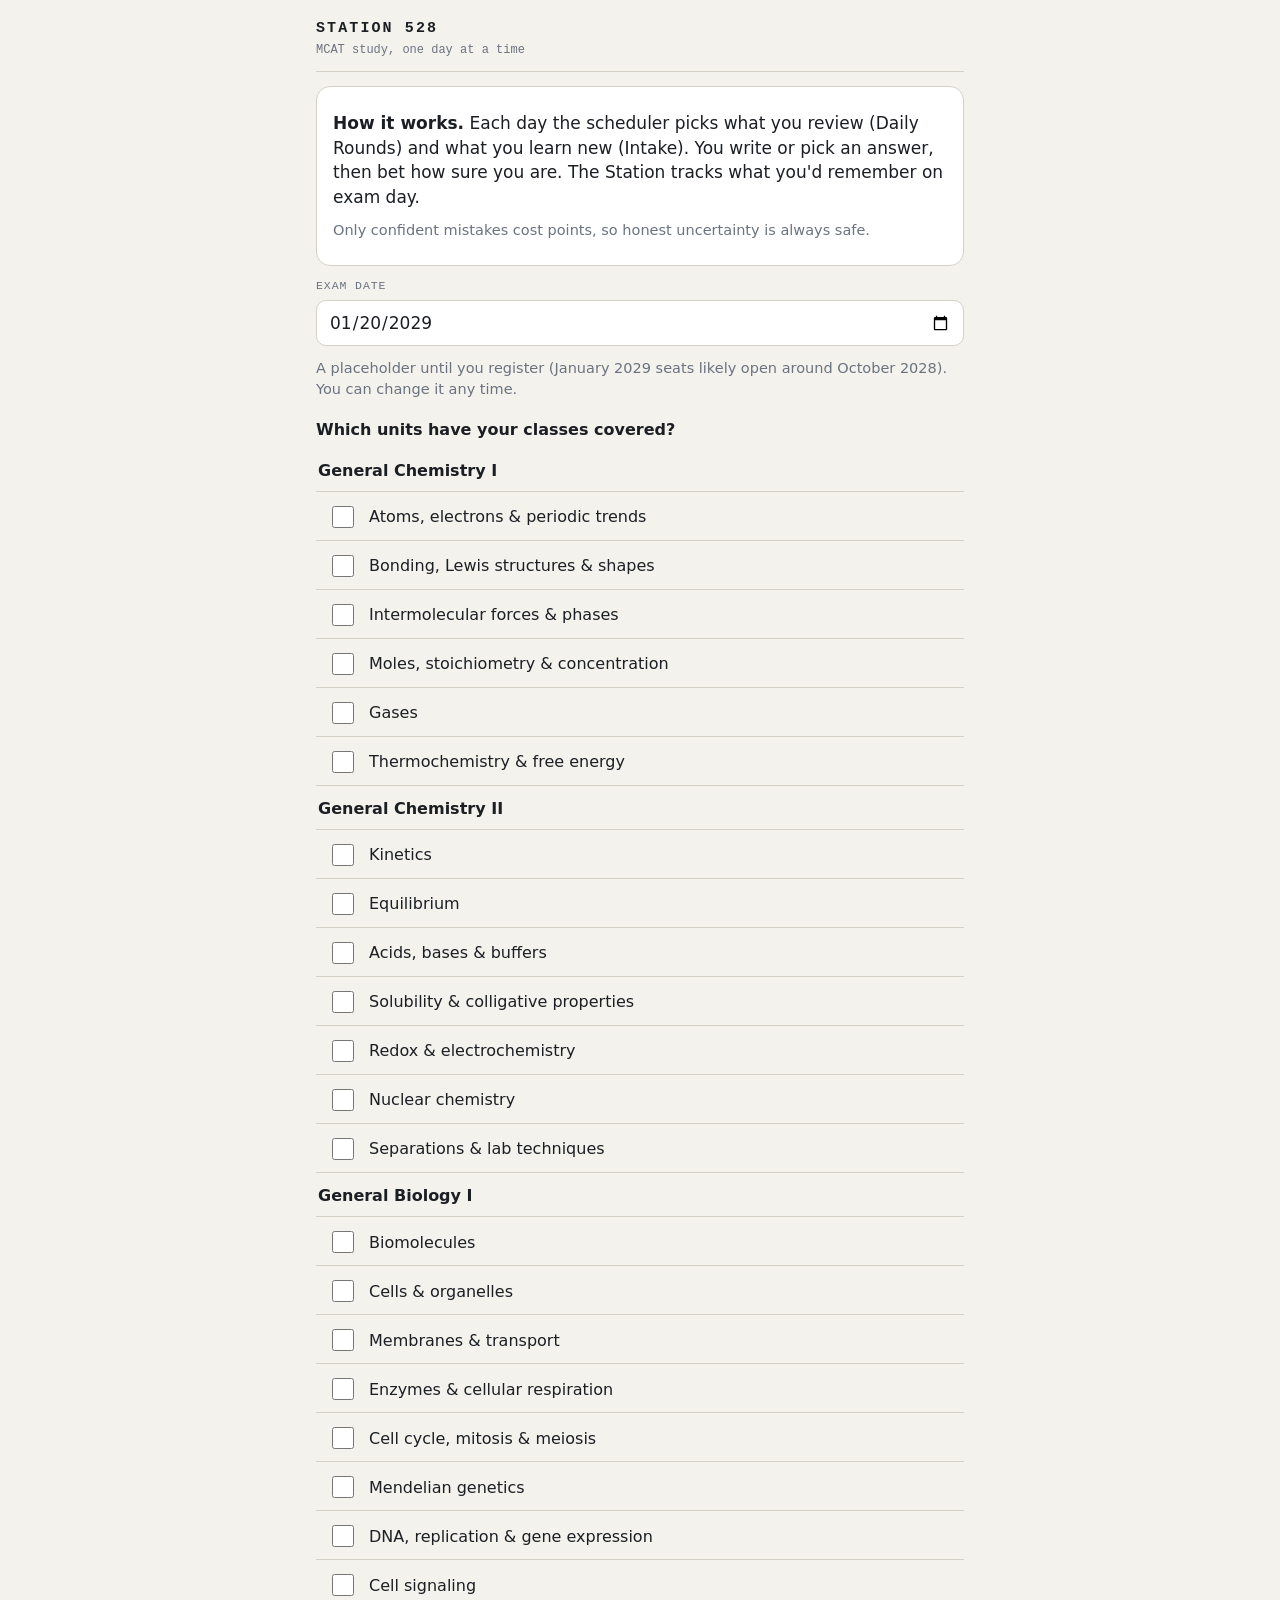
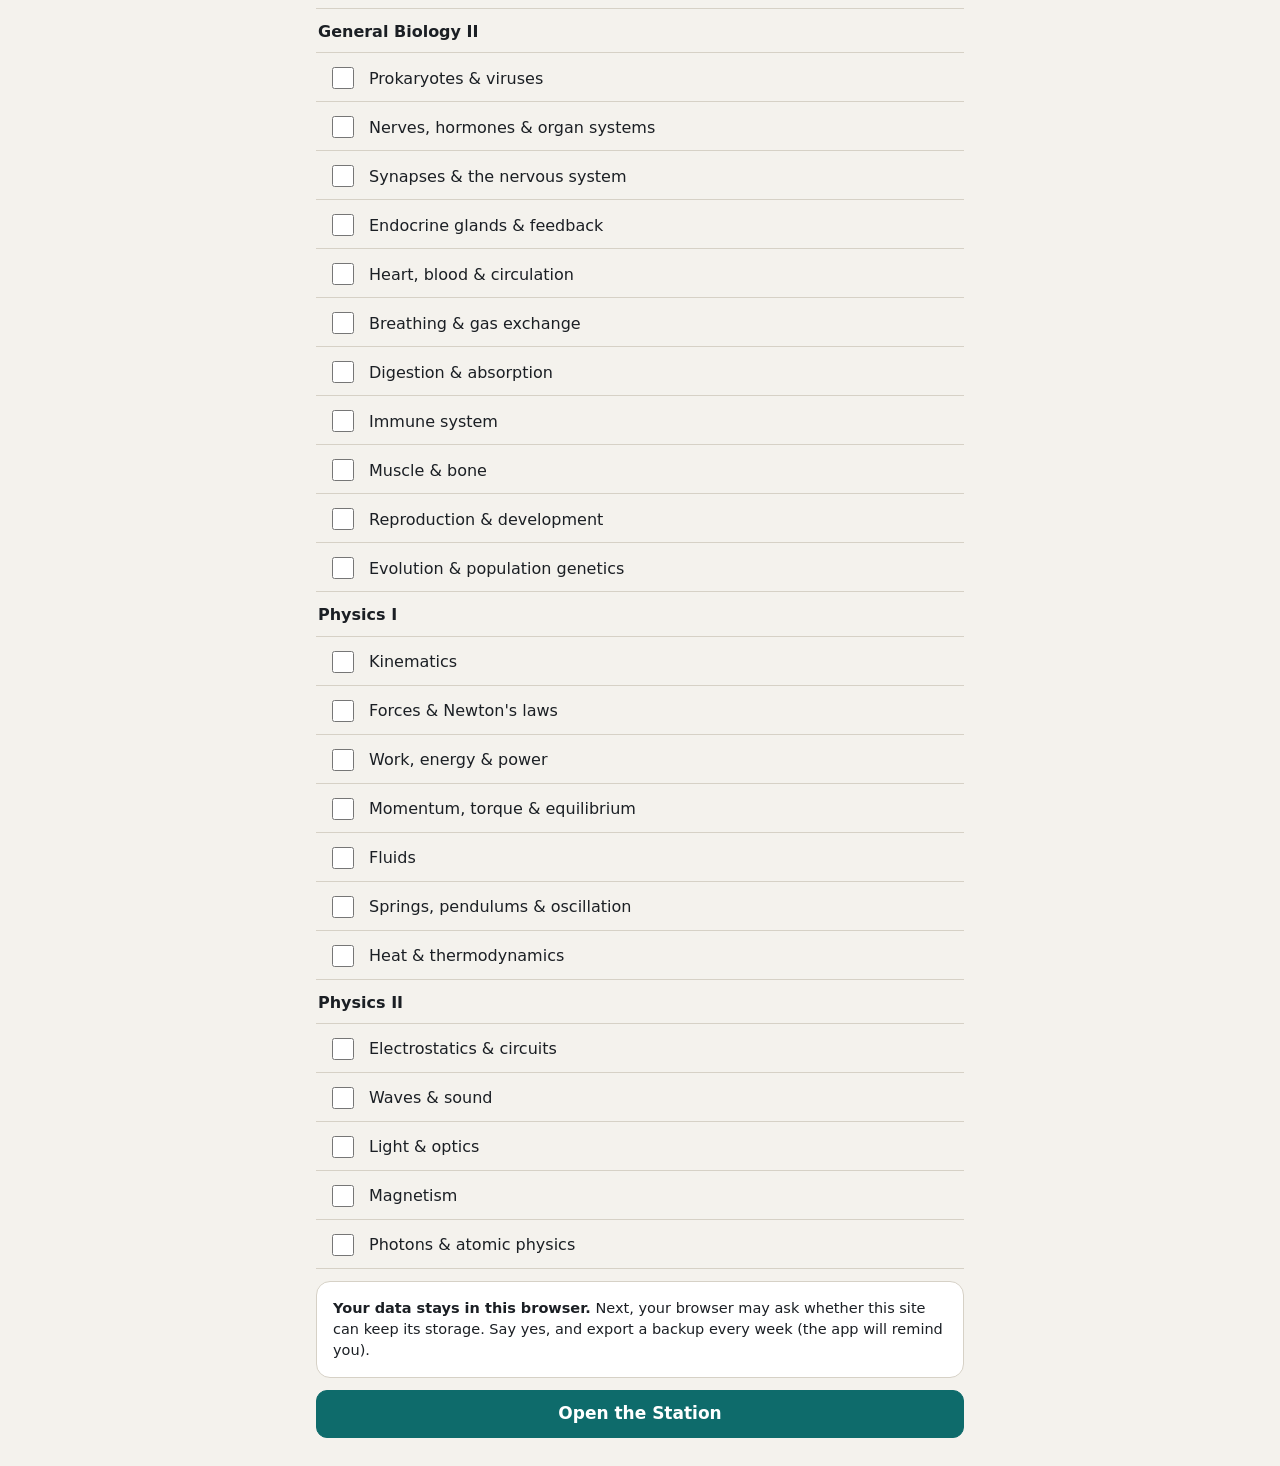
==== commit 44444d7a: "Station 528: expand the deck to 516 cards; align FSRS with py-fsrs Deck: 162 new original cards in 1" ====
--- a/station-528/index.html
+++ b/station-528/index.html
@@ -107,6 +107,8 @@
 .ans input { flex: 1; min-width: 0; height: 52px; border-radius: 11px; border: 1.5px solid var(--rule); background: var(--panel); padding: 0 14px; font-size: 18px; }
 .ans input:focus { outline: none; border-color: var(--accent); }
 .ans .u { font-family: var(--mono); color: var(--mute); font-size: 15px; }
+.keys { display: flex; gap: 6px; margin-top: 8px; }
+.key { min-width: 52px; height: 40px; border-radius: 9px; border: 1px solid var(--rule); background: var(--panel2); font-family: var(--mono); font-size: 15px; }
 .reveal { width: 100%; position: relative; overflow: hidden; }
 .reveal .fill { position: absolute; inset: 0 auto 0 0; width: 0; background: var(--accent-soft); z-index: 0; }
 .reveal span { position: relative; z-index: 1; }
@@ -226,13 +228,15 @@
 }
 function sShortTerm(s, g, w = FSRS_W) { /* a second review on the same day */
   let inc = Math.exp(w[17] * (g - 3 + w[18])) * Math.pow(s, -w[19]);
-  if (g >= 3) inc = Math.max(inc, 1);
+  if (g >= 2) inc = Math.max(inc, 1); /* as py-fsrs: Hard, Good and Easy never lower stability */
   return clamp(s * inc, S_MIN, S_MAX);
 }
-/* One review. card: {s, d, last (ms) or null}. Returns the new {s, d}. */
+/* One review. card: {s, d, last (ms) or null}. Returns the new {s, d}.
+   Elapsed time is counted in whole study days, as the reference implementations do (the parameters were fit that way);
+   a second review on the same study day uses the short-term formula. Stability is updated with the pre-review difficulty. */
 function fsrsStep(card, g, now, w = FSRS_W) {
   if (!card.last) return { s: initS(g, w), d: initD(g, w) };
-  const tDays = Math.max(0, (now - card.last) / DAY);
+  const tDays = Math.max(0, dayOf(now) - dayOf(card.last));
   let s;
   if (tDays < 1) s = sShortTerm(card.s, g, w);
   else s = g === 1 ? sForget(card.d, card.s, retr(tDays, card.s, w), w) : sRecall(card.d, card.s, retr(tDays, card.s, w), g, w);
@@ -450,6 +454,8 @@
 /* Accepts 3e8, 3x10^8, 3×10^8, 3*10^8, 3 x 10^-8, 1,500, 0.5, .5, −2 (unicode minus), with units after. */
 function parseNum(s) {
   let t = String(s).trim().replace(/[−–]/g, '-').replace(/,(?=\d{3}\b)/g, '').replace(/\s+/g, '');
+  const p10 = t.match(/^10\^([+-]?\d+)/); /* "10^-14" */
+  if (p10) return Math.pow(10, parseInt(p10[1], 10));
   const fr = t.match(/^([+-]?\d+(?:\.\d+)?)\/(\d+(?:\.\d+)?)/);
   if (fr) { const v = parseFloat(fr[1]) / parseFloat(fr[2]); return isFinite(v) ? v : null; }
   const m =t.match(/^([+-]?(?:\d+\.?\d*|\.\d+))(?:(?:[x×*]10\^?|e|E)([+-]?\d+))?/);
@@ -463,7 +469,9 @@
   if (spec.tol != null) return Math.abs(v - spec.value) <= spec.tol + 1e-12;
   const pct = spec.tolPct != null ? spec.tolPct : 3;
   if (spec.value === 0) return Math.abs(v) < 1e-9;
-  return Math.abs(v - spec.value) <= Math.abs(spec.value) * pct / 100 + 1e-12;
+  /* within the percent tolerance, or a correct rounding to 2 significant figures (12.5 -> 12 or 13) */
+  const twoSF = 0.5 * Math.pow(10, Math.floor(Math.log10(Math.abs(spec.value))) - 1);
+  return Math.abs(v - spec.value) <= Math.max(Math.abs(spec.value) * pct / 100, twoSF) + 1e-9 * Math.abs(spec.value);
 }
 
 /* ---------- random ---------- */
@@ -496,7 +504,7 @@
    before any interleaving), courses taken in turn, and every 5th pick a reasoning (Skill 2+) item. */
 function pickIntake(items, cards, openUnits, quota, unitOrder) {
   if (quota <= 0) return [];
-  const fresh = items.filter(it => openUnits.includes(it.unit) && it.status !== 'quarantined' && (!cards[it.id] || cards[it.id].state === 'new') && !(cards[it.id] && cards[it.id].suspended));
+  const fresh = items.filter(it => openUnits.includes(it.unit) && it.status === 'active' && /* only cross-checked items (spec §8.3) */ (!cards[it.id] || cards[it.id].state === 'new') && !(cards[it.id] && cards[it.id].suspended));
   const byCourse = {};
   for (const it of fresh) (byCourse[unitOrder[it.unit].course] = byCourse[unitOrder[it.unit].course] || []).push(it);
   for (const k in byCourse) byCourse[k].sort((a, b) => unitOrder[a.unit].i - unitOrder[b.unit].i);
@@ -588,6 +596,7 @@
   { id: 'c-sol', course: 'chem2', name: 'Solubility & colligative properties', cat: '5A' },
   { id: 'c-redox', course: 'chem2', name: 'Redox & electrochemistry', cat: '4C' },
   { id: 'c-nuc', course: 'chem2', name: 'Nuclear chemistry', cat: '4E' },
+  { id: 'c-sep', course: 'chem2', name: 'Separations & lab techniques', cat: '5C' },
   { id: 'b-mol', course: 'bio1', name: 'Biomolecules', cat: '1A' },
   { id: 'b-cell', course: 'bio1', name: 'Cells & organelles', cat: '2A' },
   { id: 'b-mem', course: 'bio1', name: 'Membranes & transport', cat: '2A' },
@@ -595,16 +604,30 @@
   { id: 'b-div', course: 'bio1', name: 'Cell cycle, mitosis & meiosis', cat: '2C' },
   { id: 'b-gen', course: 'bio1', name: 'Mendelian genetics', cat: '1C' },
   { id: 'b-dna', course: 'bio1', name: 'DNA, replication & gene expression', cat: '1B' },
+  { id: 'b-signal', course: 'bio1', name: 'Cell signaling', cat: '2A' },
   { id: 'b-prok', course: 'bio2', name: 'Prokaryotes & viruses', cat: '2B' },
   { id: 'b-sys', course: 'bio2', name: 'Nerves, hormones & organ systems', cat: '3B' },
+  { id: 'b-nerve', course: 'bio2', name: 'Synapses & the nervous system', cat: '3A' },
+  { id: 'b-endo', course: 'bio2', name: 'Endocrine glands & feedback', cat: '3A' },
+  { id: 'b-circ', course: 'bio2', name: 'Heart, blood & circulation', cat: '3B' },
+  { id: 'b-resp', course: 'bio2', name: 'Breathing & gas exchange', cat: '3B' },
+  { id: 'b-digest', course: 'bio2', name: 'Digestion & absorption', cat: '3B' },
+  { id: 'b-immune', course: 'bio2', name: 'Immune system', cat: '3B' },
+  { id: 'b-muscle', course: 'bio2', name: 'Muscle & bone', cat: '3B' },
+  { id: 'b-repro', course: 'bio2', name: 'Reproduction & development', cat: '2C' },
+  { id: 'b-evo', course: 'bio2', name: 'Evolution & population genetics', cat: '1C' },
   { id: 'p-kin', course: 'phys1', name: 'Kinematics', cat: '4A' },
   { id: 'p-force', course: 'phys1', name: 'Forces & Newton\'s laws', cat: '4A' },
   { id: 'p-energy', course: 'phys1', name: 'Work, energy & power', cat: '4A' },
   { id: 'p-mom', course: 'phys1', name: 'Momentum, torque & equilibrium', cat: '4A' },
   { id: 'p-fluid', course: 'phys1', name: 'Fluids', cat: '4B' },
+  { id: 'p-shm', course: 'phys1', name: 'Springs, pendulums & oscillation', cat: '4D' },
+  { id: 'p-heat', course: 'phys1', name: 'Heat & thermodynamics', cat: '5E' },
   { id: 'p-elec', course: 'phys2', name: 'Electrostatics & circuits', cat: '4C' },
   { id: 'p-wave', course: 'phys2', name: 'Waves & sound', cat: '4D' },
   { id: 'p-light', course: 'phys2', name: 'Light & optics', cat: '4D' },
+  { id: 'p-mag', course: 'phys2', name: 'Magnetism', cat: '4C' },
+  { id: 'p-atomic', course: 'phys2', name: 'Photons & atomic physics', cat: '4E' },
 ];
 const UNIT = Object.fromEntries(UNITS.map(u => [u.id, u]));
 /* The Station's eleven wings: the ten foundational concepts plus CARS. Short labels are this app's own. */
@@ -622,6 +645,7 @@
   'c-bond.co2-hyb': 'sp', 'c-bond.ch4-hyb': 'sp³', 'c-bond.c2h4-hyb': 'sp²', 'c-imf.london': 'London dispersion forces',
   'c-gas.ideal': 'PV = nRT', 'c-thermo.hess': 'Hess\'s law', 'b-cell.ser': 'Smooth ER', 'b-cell.rer': 'Rough ER', 'b-cell.mito': 'Mitochondria',
   'b-dna.primase': 'RNA', 'b-dna.start': 'AUG', 'b-dna.ligase': 'DNA ligase', 'b-energy.pfk': 'Phosphofructokinase-1 (PFK-1)', 'b-energy.km': 'Half',
+  'b-circ.sa': 'The SA (sinoatrial) node', 'p-mag.tesla': 'The tesla (T)', 'b-endo.melatonin': 'The pineal gland',
   'p-force.newton-unit': 'The newton (N)', 'p-energy.watt': 'The watt (W)', 'c-atoms.element-id': 'Which element it is (its atomic number)',
 };
 const PROVENANCE = { author: 'llm', model: 'claude-opus-5-5', createdAt: '2026-11-14', license: 'original', humanReviewed: false };
@@ -690,7 +714,7 @@
   ['F⁻ has one more proton than O²⁻ pulling on the same 10 electrons.', 'Na⁺ has 11 protons on 10 electrons, so it is contracted.', 'Mg²⁺ has the most protons (12) of the set, so it is smallest.'],
   'In an isoelectronic series, radius falls as nuclear charge rises. O²⁻ has the fewest protons (8).', { sk: 2, cs: ['cs-periodic'] });
 C('c-atoms', 'h-transition', 'In hydrogen, which electron transition emits the highest-energy photon?', ['n = 2 → n = 1', 'n = 3 → n = 2', 'n = 4 → n = 3', 'n = 6 → n = 5'],
-  ['About 1.9 eV: levels get closer together as n rises.', 'Smaller still, about 0.66 eV.', 'Smallest of the set, about 0.13 eV.'],
+  ['About 1.9 eV: levels get closer together as n rises.', 'Smaller still, about 0.66 eV.', 'Smallest of the set, about 0.17 eV.'],
   'Hydrogen levels follow Eₙ = −13.6 eV / n². The gap from n = 2 to n = 1 (10.2 eV) is bigger than any gap above it, so that drop emits the most energetic photon.', { sk: 2 });
 T('c-atoms', 'emit', 'When an electron drops from a higher to a lower energy level, the atom ___ a photon.', ['emits', 'emit', 'releases', 'gives off', 'emission'],
   'Dropping to a lower level releases the energy difference as a photon (emission). Absorbing a photon of exactly that energy moves the electron up.');
@@ -735,7 +759,7 @@
   ['0 is the formal charge of N in neutral NH₃ (three bonds, one lone pair).', '−1 would need N to own more electrons than its 5 valence electrons.', 'Formal charge is not the number of bonds.'],
   'Formal charge = valence electrons − nonbonding electrons − ½(bonding electrons) = 5 − 0 − ½(8) = +1.');
 C('c-bond', 'nacl', 'What kind of bond holds sodium and chloride together in table salt?', ['Ionic', 'Polar covalent', 'Nonpolar covalent', 'Metallic'],
-  ['The electronegativity difference (about 2.1) is large enough for a near-complete electron transfer.', 'Nonpolar covalent bonds join atoms of similar electronegativity.', 'Metallic bonding is a sea of shared electrons among metal atoms.'],
+  ['The electronegativity difference (about 2.2) is large enough for a near-complete electron transfer.', 'Nonpolar covalent bonds join atoms of similar electronegativity.', 'Metallic bonding is a sea of shared electrons among metal atoms.'],
   'A metal (Na) gives up an electron to a nonmetal (Cl), and the resulting ions attract electrostatically in a lattice.', { cs: ['cs-bond-type'] });
 C('c-bond', 'polar-bond', 'Which bond is the most polar?', ['H–F', 'H–Cl', 'N–H', 'C–H'],
   ['Cl is less electronegative than F (3.2 vs 4.0).', 'N–H (difference ≈ 0.9) is less polar than H–F (≈ 1.8).', 'C–H is nearly nonpolar (difference ≈ 0.4).'],
@@ -774,18 +798,18 @@
   'London dispersion forces, from momentary electron imbalances. They are the only force between nonpolar molecules.', { cs: ['cs-imf'] });
 C('c-imf', 'sublimation', 'A solid turning directly into a gas is called:', ['Sublimation', 'Deposition', 'Evaporation', 'Fusion'],
   ['Deposition is the reverse: gas directly to solid.', 'Evaporation is liquid to gas.', 'Fusion is melting, solid to liquid.'],
-  'Sublimation (dry ice at room pressure is the classic example). It crosses the solid–gas line of a phase diagram.', { cs: ['cs-phase'] });
+  'Sublimation (dry ice at room pressure is the classic example). It crosses the solid–gas line of a phase diagram.', { cat: '5E', cs: ['cs-phase'] });
 T('c-imf', 'triple', 'What is the point on a phase diagram where solid, liquid and gas coexist?', ['triple point', 'the triple point'],
-  'The triple point: one temperature and pressure where all three phase boundaries meet.', { cs: ['cs-phase'] });
+  'The triple point: one temperature and pressure where all three phase boundaries meet.', { cat: '5E', cs: ['cs-phase'] });
 C('c-imf', 'water-slope', 'Water\'s solid–liquid line slopes to the left (negative slope). What does that mean?', ['Ice is less dense than liquid water, so raising pressure favors melting', 'Hydrogen bonds break under pressure', 'Water has an unusually high heat capacity', 'Ice cannot exist above 1 atm'],
   ['Pressure does not break hydrogen bonds; it favors whichever phase takes up less volume.', 'True of water, but it explains temperature changes, not this slope.', 'Ice exists at high pressure too, just with a slightly lower melting point.'],
-  'For most substances the solid is denser and the line slopes right. Water expands on freezing, so squeezing ice pushes it toward the denser liquid.', { sk: 2, cs: ['cs-phase'] });
+  'For most substances the solid is denser and the line slopes right. Water expands on freezing, so squeezing ice pushes it toward the denser liquid.', { cat: '5E', sk: 2, cs: ['cs-phase'] });
 C('c-imf', 'melting-heat', 'While ice melts at 0 °C, the heat you add mainly:', ['Overcomes intermolecular attractions, so the temperature stays constant', 'Raises the molecules\' average kinetic energy', 'Breaks covalent O–H bonds', 'Is released back to the surroundings'],
   ['Temperature (average kinetic energy) does not change during a phase change.', 'Melting leaves the molecules intact; only intermolecular forces change.', 'Melting absorbs heat (it is endothermic).'],
-  'During a phase change, added energy goes into potential energy (separating molecules), which is why heating curves have flat plateaus.', { cs: ['cs-phase'] });
+  'During a phase change, added energy goes into potential energy (separating molecules), which is why heating curves have flat plateaus.', { cat: '5E', cs: ['cs-phase'] });
 C('c-imf', 'boil', 'A liquid boils when:', ['Its vapor pressure equals the external pressure', 'Its vapor pressure reaches 1 atm, whatever the surroundings', 'It reaches its critical point', 'Its vapor pressure drops to zero'],
   ['1 atm is the normal boiling point only. At altitude the external pressure, and so the boiling point, is lower.', 'The critical point is where liquid and gas stop being distinguishable, far above boiling.', 'Vapor pressure rises with temperature.'],
-  'Bubbles of vapor can form inside the liquid only when its vapor pressure matches the pressure pushing on it.', { hy: true });
+  'Bubbles of vapor can form inside the liquid only when its vapor pressure matches the pressure pushing on it.', { cat: '5E', hy: true });
 C('c-imf', 'vp-raise', 'Which change raises a liquid\'s vapor pressure?', ['Raising the temperature', 'Dissolving a nonvolatile solute in it', 'Stronger intermolecular forces', 'Moving it to a bigger closed container'],
   ['A nonvolatile solute lowers vapor pressure (a colligative property).', 'Stronger attractions hold molecules in the liquid, lowering vapor pressure.', 'Vapor pressure depends on temperature and the substance, not the container size.'],
   'Higher temperature gives more molecules enough energy to escape the liquid.', { sk: 2, cs: ['cs-colligative'] });
@@ -799,10 +823,10 @@
   ['That is the molecular formula; the empirical formula is the simplest whole-number ratio.', 'This ratio can still be divided by 2.', 'The H:C ratio is 2:1, not 1:1.'],
   'Divide every subscript by the greatest common factor, 6: CH₂O.');
 T('c-stoich', 'molarity', 'Molarity is moles of solute per ___.', ['liter of solution', 'litre of solution', 'liters of solution', 'l of solution', 'liter solution', 'liter', 'litre', 'l'],
-  'Molarity (M) = mol solute / L of solution, so it changes slightly with temperature as the solution expands.', { cs: ['cs-conc'] });
+  'Molarity (M) = mol solute / L of solution, so it changes slightly with temperature as the solution expands.', { cat: '5A', cs: ['cs-conc'] });
 C('c-stoich', 'molality', 'Molality is defined as moles of solute per:', ['Kilogram of solvent', 'Kilogram of solution', 'Liter of solvent', 'Liter of solution'],
   ['The divisor is the solvent alone, not the whole solution.', 'Molality uses mass, which does not change with temperature.', 'That is molarity.'],
-  'Molality (m) = mol solute / kg solvent. Because it uses mass, it is the unit used for boiling-point elevation and freezing-point depression.', { cs: ['cs-conc', 'cs-colligative'] });
+  'Molality (m) = mol solute / kg solvent. Because it uses mass, it is the unit used for boiling-point elevation and freezing-point depression.', { cat: '5A', cs: ['cs-conc', 'cs-colligative'] });
 G('c-stoich', 'g-moles', 'Grams to moles', rnd => {
   const c = pickR(rnd, [{ f: 'NaCl', M: 58.5 }, { f: 'H₂O', M: 18 }, { f: 'CO₂', M: 44 }, { f: 'C₆H₁₂O₆', M: 180 }, { f: 'NaOH', M: 40 }, { f: 'CaCO₃', M: 100 }]);
   const n = pickR(rnd, [0.25, 0.5, 1.5, 2, 3, 0.1]), g = +(n * c.M).toFixed(1);
@@ -814,13 +838,13 @@
   const M2 = M1 * V1 / V2;
   return { prompt: `You dilute ${V1} mL of ${M1} M HCl with water to a final volume of ${V2} mL. What is the new concentration, in M?`, value: M2, tolPct: 2, unit: 'M',
     expl: `Moles of solute stay the same: M₁V₁ = M₂V₂, so M₂ = ${M1} × ${V1} / ${V2} = ${sig(M2)} M.`, hint: 'M₁V₁ = M₂V₂' };
-}, { hy: true, cs: ['cs-conc'] });
+}, { hy: true, cat: '5A', cs: ['cs-conc'] });
 G('c-stoich', 'g-molarity', 'Molarity from grams', rnd => {
   const c = pickR(rnd, [{ f: 'NaOH', M: 40 }, { f: 'NaCl', M: 58.5 }, { f: 'KCl', M: 74.5 }, { f: 'glucose', M: 180 }]);
   const mol = pickR(rnd, [0.1, 0.2, 0.5, 0.25]), V = pickR(rnd, [250, 500, 1000, 200]), g = +(mol * c.M).toFixed(2);
   return { prompt: `${g} g of ${c.f} (${c.M} g/mol) is dissolved to make ${V} mL of solution. What is the molarity?`, value: mol / (V / 1000), tolPct: 2, unit: 'M',
     expl: `${g} g ÷ ${c.M} g/mol = ${mol} mol; ${V} mL = ${V / 1000} L; M = ${mol} / ${V / 1000} = ${sig(mol / (V / 1000))} M.` };
-}, { cs: ['cs-conc'] });
+}, { cat: '5A', cs: ['cs-conc'] });
 G('c-stoich', 'g-limiting', 'Limiting reagent', rnd => {
   const h = pickR(rnd, [2, 3, 4, 5, 6]), o = pickR(rnd, [1, 2, 3]);
   const water = Math.min(h, 2 * o), lim = h < 2 * o ? 'H₂' : h > 2 * o ? 'O₂' : 'neither (exact ratio)';
@@ -848,7 +872,7 @@
   ['These are the conditions where gases behave most ideally.', 'Low pressure keeps molecules far apart, which helps ideality.', 'High temperature helps; it is high pressure that hurts.'],
   'At high pressure the molecules\' own volume matters; at low temperature their attractions matter. The ideal model ignores both.', { hy: true, sk: 2 });
 C('c-gas', 'real-vol', 'At very high pressure, a real gas takes up more volume than the ideal gas law predicts. Why?', ['The molecules themselves occupy space that cannot be compressed', 'Intermolecular attractions push molecules apart', 'Collisions become perfectly elastic', 'The gas cools as it is compressed'],
-  ['Attractions pull molecules together, which would make the volume smaller.', 'Ideal gases already assume elastic collisions.', 'Compression does not explain a larger-than-ideal volume.'],
+  ['Attractions pull molecules together, which would make the volume smaller.', 'Ideal gases already assume elastic collisions.', 'Compressing a gas tends to warm it, and temperature is already in PV = nRT; it cannot explain the extra volume.'],
   'The ideal model treats molecules as points. When they are packed tightly, their finite size makes the gas less compressible (the "b" term in van der Waals).', { sk: 2 });
 C('c-gas', 'kmt-ke', 'The average kinetic energy of gas molecules depends only on:', ['Absolute temperature', 'Molar mass', 'Pressure', 'Volume'],
   ['At a given temperature, heavy and light molecules have the same average kinetic energy; heavy ones just move slower.', 'Pressure can change without a change in average kinetic energy (compress at constant T).', 'Same reasoning as pressure.'],
@@ -1049,8 +1073,8 @@
 C('c-sol', 'common-ion', 'Adding NaCl to a saturated AgCl solution does what to AgCl\'s solubility?', ['Lowers it (common-ion effect)', 'Raises it', 'Leaves it unchanged', 'Raises its Ksp'],
   ['The extra Cl⁻ drives AgCl back toward the solid.', 'Ksp is fixed; extra Cl⁻ means less Ag⁺ can stay dissolved.', 'Ksp changes only with temperature.'],
   'Q = [Ag⁺][Cl⁻] rises above Ksp, so AgCl precipitates until the product falls back to Ksp.', { hy: true });
-C('c-sol', 'colligative', 'Colligative properties depend on:', ['The number of dissolved particles, not their identity', 'The identity of the solute', 'The solute\'s molar mass only', 'The solvent\'s color'],
-  ['A mole of glucose and a mole of urea lower the freezing point equally.', 'Molar mass matters only in converting grams to moles.', 'Only particle count matters.'],
+C('c-sol', 'colligative', 'Colligative properties depend on:', ['The number of dissolved particles, not their identity', 'The identity of the solute', 'The solute\'s molar mass only', 'How strongly the solute particles attract one another'],
+  ['A mole of glucose and a mole of urea lower the freezing point equally.', 'Molar mass matters only in converting grams to moles.', 'That would make them depend on what the solute is; ideal colligative properties count particles only.'],
   'Freezing-point depression, boiling-point elevation, vapor-pressure lowering and osmotic pressure all scale with particle concentration (times i).', { hy: true, cs: ['cs-colligative'] });
 C('c-sol', 'lowest-fp', 'Which solution has the lowest freezing point?', ['0.10 m CaCl₂', '0.10 m NaCl', '0.15 m glucose', '0.10 m glucose'],
   ['NaCl gives 2 particles: 0.20 m particles, less than CaCl₂\'s 0.30.', 'Glucose does not dissociate: 0.15 m particles.', 'Only 0.10 m particles.'],
@@ -1058,7 +1082,7 @@
 N('c-sol', 'vant-hoff', 'What is the ideal van\'t Hoff factor (i) for NaCl in water?', { value: 2, tol: 0 },
   'NaCl → Na⁺ + Cl⁻: two particles per formula unit. Real solutions come in slightly lower because of ion pairing.', { cs: ['cs-colligative'] });
 C('c-sol', 'hexane', 'Which substance dissolves best in hexane (nonpolar)?', ['I₂', 'NaCl', 'Glucose', 'KNO₃'],
-  ['An ionic solid needs a polar solvent to stabilize its ions.', 'Glucose has many OH groups and dissolves in water, not hexane.', 'Ionic.'],
+  ['An ionic solid needs a polar solvent to stabilize its ions.', 'Glucose has many OH groups and dissolves in water, not hexane.', 'KNO₃ is ionic too, so it needs a polar solvent.'],
   '"Like dissolves like": nonpolar I₂ mixes with nonpolar hexane through dispersion forces.');
 G('c-sol', 'g-ksp', 'Solubility from Ksp', rnd => {
   const s = pickR(rnd, [1e-3, 2e-4, 3e-5, 1e-5, 4e-4]), Ksp = s * s;
@@ -1226,7 +1250,7 @@
 T('b-cell', 'nucleolus', 'Where in the nucleus is ribosomal RNA made and ribosome subunit assembly begun?', ['nucleolus', 'the nucleolus', 'nucleoli'],
   'The nucleolus: a dense region where rRNA genes are transcribed and subunits are started before export.');
 C('b-cell', 'endosym', 'Which observation supports the endosymbiotic origin of mitochondria?', ['They have their own circular DNA and bacteria-like ribosomes', 'They are made by the Golgi', 'They lack membranes', 'Their proteins are all encoded in the nucleus'],
-  ['Mitochondria divide by fission; they are not built by the Golgi.', 'They have two membranes, consistent with engulfment.', 'Most mitochondrial proteins are now nuclear-encoded, but that fact points to gene transfer, not to endosymbiosis itself.'],
+  ['Mitochondria divide by fission; they are not built by the Golgi.', 'They have two membranes, consistent with engulfment.', 'Not true: mitochondrial DNA still encodes some proteins (13 in humans). Most are nuclear-encoded, but that reflects genes moving to the nucleus later.'],
   'Circular genomes, 70S-type ribosomes, double membranes and binary fission all resemble bacteria.', { sk: 2 });
 
 /* ---------- Membranes & transport (2A) ---------- */
@@ -1474,7 +1498,7 @@
   ['No virus is involved.', 'The DNA is not free in the environment.', 'Lysogeny is a viral life cycle.'],
   'Conjugation spreads plasmids, including antibiotic-resistance genes, between bacteria.', { cs: ['cs-gene-transfer'] });
 C('b-prok', 'retro', 'What enzyme lets a retrovirus such as HIV insert its genome into host DNA?', ['Reverse transcriptase (then integrase)', 'RNA polymerase', 'DNA ligase only', 'Helicase'],
-  ['Host RNA polymerase transcribes DNA into RNA; retroviruses need the reverse.', 'Integration uses viral integrase.', 'Not the key step.'],
+  ['Host RNA polymerase transcribes DNA into RNA; retroviruses need the reverse.', 'Integration uses viral integrase.', 'Helicase unwinds DNA; it neither copies RNA into DNA nor inserts it.'],
   'Reverse transcriptase makes DNA from the viral RNA genome; integrase splices it into a host chromosome.', { hy: true });
 C('b-prok', 'lysogenic', 'In the lysogenic cycle, a phage:', ['Integrates its genome into the host chromosome as a prophage', 'Immediately makes new viruses and bursts the cell', 'Kills the host by releasing toxins', 'Copies itself outside the cell'],
   ['That is the lytic cycle.', 'Phages do not kill by toxins in this way.', 'Viruses replicate only inside host cells.'],
@@ -1491,7 +1515,7 @@
   ['Na⁺ influx happens during an action potential.', 'Ca²⁺ entry triggers neurotransmitter release.', 'Cl⁻ contributes a little but is not the main factor.'],
   'At rest the membrane is most permeable to K⁺, so the potential sits near K⁺\'s equilibrium potential (about −90 mV), pulled up slightly by Na⁺ leak.', { cat: '3A', hy: true, cs: ['cs-ap'] });
 C('b-sys', 'depol', 'During the rising (depolarization) phase of an action potential:', ['Voltage-gated Na⁺ channels open and Na⁺ flows in', 'Voltage-gated K⁺ channels open and K⁺ flows out', 'The Na⁺/K⁺ pump reverses', 'Cl⁻ channels open'],
-  ['That is repolarization.', 'The pump keeps working normally; it is not what makes the spike.', 'Not the main event.'],
+  ['That is repolarization.', 'The pump keeps working normally; it is not what makes the spike.', 'Cl⁻ entering would hyperpolarize the cell (an inhibitory effect), not make the spike.'],
   'Positive feedback: depolarization opens more Na⁺ channels, driving the potential toward Na⁺\'s equilibrium potential.', { cat: '3A', hy: true, cs: ['cs-ap'] });
 C('b-sys', 'repol', 'What causes repolarization after the peak of an action potential?', ['Na⁺ channels inactivate and voltage-gated K⁺ channels let K⁺ flow out', 'Na⁺ channels open further', 'The Na⁺/K⁺ pump alone', 'Ca²⁺ flowing in'],
   ['Na⁺ channels inactivate at the peak.', 'The pump is too slow to account for repolarization; it maintains gradients over time.', 'Ca²⁺ entry does not repolarize a neuron.'],
@@ -1521,7 +1545,7 @@
   ['The loop builds the concentration gradient; it reabsorbs less overall.', 'The DCT fine-tunes a small fraction.', 'The collecting duct makes the final, hormone-controlled adjustments.'],
   'The PCT reclaims about two-thirds of filtered water and Na⁺, plus nearly all glucose and amino acids.', { cat: '3B', hy: true, cs: ['cs-nephron'] });
 C('b-sys', 'adh', 'What does ADH (vasopressin) do in the kidney?', ['Inserts aquaporins in the collecting duct, increasing water reabsorption', 'Increases Na⁺ reabsorption in the distal tubule', 'Increases glomerular filtration', 'Increases K⁺ reabsorption'],
-  ['That is aldosterone.', 'Not its main renal effect.', 'Not ADH.'],
+  ['That is aldosterone.', 'ADH works on water permeability, not on filtration rate.', 'K⁺ handling is aldosterone\'s job, and it increases K⁺ secretion.'],
   'More ADH → more concentrated urine and more water retained. Alcohol inhibits ADH release.', { cat: '3B', hy: true, cs: ['cs-nephron'] });
 C('b-sys', 'aldosterone', 'Aldosterone acts on the distal nephron to:', ['Increase Na⁺ reabsorption and K⁺ secretion', 'Insert aquaporins', 'Decrease Na⁺ reabsorption', 'Increase glucose reabsorption'],
   ['That is ADH.', 'The opposite.', 'Glucose is reabsorbed in the PCT, not regulated by aldosterone.'],
@@ -1674,7 +1698,7 @@
   ['That is an inelastic collision.', 'Momentum is always conserved in an isolated collision.', 'Momentum is conserved in every isolated collision.'],
   'Elastic collisions keep kinetic energy; inelastic ones turn some into heat, sound or deformation.', { hy: true, cs: ['cs-collisions'] });
 C('p-mom', 'inelastic', 'In a perfectly inelastic collision:', ['The objects stick together and the most kinetic energy is lost', 'Kinetic energy is conserved', 'Momentum is lost', 'The objects bounce apart at their original speeds'],
-  ['That is elastic.', 'Momentum is still conserved.', 'That is an elastic head-on collision of equal masses (in some frame).'],
+  ['That is elastic.', 'Momentum is still conserved.', 'That describes a perfectly elastic bounce (seen from the center-of-mass frame), the opposite extreme.'],
   'Sticking together loses the maximum kinetic energy allowed while still conserving momentum.', { cs: ['cs-collisions'] });
 C('p-mom', 'equilibrium', 'An object is in static equilibrium. Which must be true?', ['Net force is zero and net torque is zero', 'Net force is zero only', 'Net torque is zero only', 'All forces are equal'],
   ['A seesaw with balanced forces can still rotate if torques are unbalanced.', 'An object can be balanced in rotation yet still slide.', 'Forces can differ as long as they cancel.'],
@@ -1719,7 +1743,7 @@
   'Continuity: A₁v₁ = A₂v₂ for an incompressible fluid.', { hy: true, cs: ['cs-bernoulli'] });
 C('p-fluid', 'bernoulli', 'In a horizontal pipe, where the fluid flows faster its pressure is:', ['Lower', 'Higher', 'Unchanged', 'Zero'],
   ['Bernoulli: faster flow means lower pressure.', 'Kinetic energy rises at the expense of pressure energy.', 'Not zero; just lower.'],
-  'P + ½ρv² + ρgh is constant along a streamline. This is why a narrowed artery can partly collapse.', { hy: true, sk: 2, cs: ['cs-bernoulli'] });
+  'P + ½ρv² + ρgh is constant along a streamline. This is the Venturi effect: the narrow, fast-flowing part of a pipe (or a narrowed artery) has lower pressure.', { hy: true, sk: 2, cs: ['cs-bernoulli'] });
 C('p-fluid', 'poiseuille', 'By Poiseuille\'s law, halving a blood vessel\'s radius (pressure difference unchanged) changes the flow by a factor of:', ['1/16', '1/2', '1/4', '1/8'],
   ['Flow goes as r⁴, not r.', 'That would be r².', 'That would be r³.'],
   'Q ∝ r⁴: (½)⁴ = 1/16. Small changes in vessel radius control blood flow powerfully.', { sk: 2 });
@@ -1752,13 +1776,13 @@
   ['Voltage divides among series resistors in proportion to resistance.', 'They can have any resistances.', 'Power differs unless resistances are equal.'],
   'There is only one path, so the same current passes through each.', { hy: true, cs: ['cs-series-parallel'] });
 C('p-elec', 'parallel', 'Resistors connected in parallel all have the same:', ['Voltage', 'Current', 'Resistance', 'Charge'],
-  ['Current splits among the branches, most through the smallest resistance.', 'They can differ.', 'Not a circuit property here.'],
+  ['Current splits among the branches, most through the smallest resistance.', 'They can differ.', 'What branches share is the potential difference, not charge.'],
   'Each branch connects across the same two nodes, so each sees the same potential difference. Household outlets are wired in parallel.', { hy: true, cs: ['cs-series-parallel'] });
 C('p-elec', 'add-parallel', 'Adding another resistor in parallel to a circuit makes the total resistance:', ['Decrease', 'Increase', 'Stay the same', 'Become infinite'],
   ['Adding in series increases it; in parallel you add another path.', 'A new path always carries some current.', 'More paths, less resistance.'],
   '1/R_total = Σ 1/Rᵢ; a new term makes 1/R larger, so R smaller (and the battery supplies more current).', { sk: 2, cs: ['cs-series-parallel'] });
 C('p-elec', 'cap-parallel', 'How do capacitors combine in parallel?', ['Their capacitances add', 'Their reciprocals add', 'The total equals the smallest one', 'The total equals the largest one'],
-  ['That is capacitors in series (the opposite of resistors).', 'No combination rule works like that.', 'No.'],
+  ['That is capacitors in series (the opposite of resistors).', 'In series the total is even smaller than the smallest; in parallel it is larger than any one.', 'Parallel capacitance is larger than any single capacitor, because the plate areas add.'],
   'Capacitors combine opposite to resistors: parallel adds directly (more plate area), series adds reciprocals.', { sk: 2, cs: ['cs-series-parallel'] });
 C('p-elec', 'dielectric', 'A charged capacitor is disconnected from its battery, then a dielectric is slid in. What happens?', ['Capacitance rises and voltage falls (charge is fixed)', 'Capacitance rises and charge rises', 'Capacitance falls and voltage rises', 'Nothing changes'],
   ['Charge cannot change once disconnected.', 'A dielectric always increases C.', 'The dielectric does change C.'],
@@ -1898,11 +1922,607 @@
 });
 
 ;
+/* ==== content_chem2.js ==== */
+/* Chemistry expansion: separations (5C) and deeper acid–base, solution and electrochemistry cards. Original items. */
+'use strict';
+
+/* ---------- Separations & lab techniques (5C) ---------- */
+C('c-sep', 'simple-dist', 'Two liquids boil at 60 °C and 140 °C. What is the simplest method that separates them well?', ['Simple distillation', 'Fractional distillation', 'Vacuum distillation', 'Recrystallization'],
+  ['It would work, but its column is only needed when boiling points are within about 25 °C.', 'Vacuum distillation is for very high-boiling or heat-sensitive compounds.', 'Recrystallization purifies solids.'],
+  'A large boiling-point gap (more than about 25 °C) lets one simple distillation do the job.', { hy: true, cs: ['cs-distill'] });
+C('c-sep', 'fractional', 'Two liquids boil at 78 °C and 85 °C. Which method separates them?', ['Fractional distillation', 'Simple distillation', 'Filtration', 'Gravity extraction'],
+  ['Close boiling points would co-distill in a simple setup.', 'Filtration separates solids from liquids.', 'Not a standard technique.'],
+  'The fractionating column gives many vaporization–condensation cycles, each enriching the lower-boiling component.', { cs: ['cs-distill'] });
+C('c-sep', 'vacuum', 'Why use vacuum distillation?', ['Lowering the pressure lowers the boiling point, so high-boiling or heat-sensitive compounds don\'t decompose', 'It raises the boiling point', 'It separates solids', 'It removes water only'],
+  ['The opposite.', 'Distillation separates liquids.', 'It is a general technique.'],
+  'A liquid boils when its vapor pressure equals the external pressure; less external pressure means a lower boiling point.', { cs: ['cs-distill'] });
+C('c-sep', 'acid-extract', 'An ether solution holds a carboxylic acid and a neutral compound. Shaking it with aqueous NaHCO₃:', ['Moves the acid into the water layer as its carboxylate salt', 'Moves the neutral compound into the water layer', 'Leaves both in the ether', 'Destroys the acid'],
+  ['Neutral organics stay in the organic layer.', 'Bicarbonate is basic enough to deprotonate a carboxylic acid (pKa ≈ 4–5).', 'It is only deprotonated, and reacidifying recovers it.'],
+  'Charged salts are water-soluble. Phenols (pKa ≈ 10) need stronger NaOH; amines are pulled into water with HCl.', { hy: true, sk: 2, cs: ['cs-extraction'] });
+C('c-sep', 'amine-extract', 'To pull an amine out of an organic layer into water, you wash with:', ['Dilute HCl', 'NaHCO₃', 'NaOH', 'Pure water'],
+  ['Bicarbonate would leave the amine neutral.', 'Base keeps the amine neutral and in the organic layer.', 'A neutral amine is only slightly water-soluble.'],
+  'HCl protonates the amine to an ammonium salt, which dissolves in water.', { cs: ['cs-extraction'] });
+C('c-sep', 'layers', 'In an extraction with dichloromethane (density 1.33 g/mL) and water, the organic layer is:', ['On the bottom', 'On top', 'Mixed with the water', 'Whichever was added first'],
+  ['Diethyl ether (0.71 g/mL) floats on water; dichloromethane sinks.', 'They are immiscible.', 'Density decides, not order of addition.'],
+  'The denser liquid sits below. Check densities before you drain the wrong layer.', { cs: ['cs-extraction'] });
+C('c-sep', 'tlc', 'On a silica TLC plate (polar stationary phase) with a nonpolar solvent, which compound has the lowest Rf?', ['The most polar compound', 'The least polar compound', 'The heaviest compound', 'All have the same Rf'],
+  ['Nonpolar compounds travel farthest (highest Rf).', 'Polarity, not mass, dominates here.', 'They separate by polarity.'],
+  'Polar compounds stick to polar silica and move little. Reverse-phase (nonpolar) plates flip the order.', { hy: true, cs: ['cs-chromatography'] });
+C('c-sep', 'sec', 'In size-exclusion chromatography, which proteins come off the column first?', ['The largest', 'The smallest', 'The most charged', 'The most hydrophobic'],
+  ['Small proteins wander into the beads\' pores and take longer.', 'Size-exclusion ignores charge.', 'It ignores hydrophobicity.'],
+  'Large molecules can\'t enter the pores, so they take the short path around the beads.', { sk: 2, cs: ['cs-chromatography'] });
+C('c-sep', 'ion-exchange', 'A cation-exchange column has negatively charged beads. Which proteins bind most strongly?', ['Positively charged proteins', 'Negatively charged proteins', 'Neutral proteins', 'The largest proteins'],
+  ['Like charges repel; they flow through.', 'Little attraction.', 'Size is not the basis.'],
+  'Bound proteins are eluted with rising salt or a pH change.', { cs: ['cs-chromatography'] });
+C('c-sep', 'affinity', 'Which chromatography uses a ligand (such as an antibody or substrate) bound to beads?', ['Affinity chromatography', 'Size-exclusion chromatography', 'Gas chromatography', 'Thin-layer chromatography'],
+  ['Size-exclusion separates by size.', 'Gas chromatography separates by volatility.', 'TLC separates by polarity.'],
+  'Only the protein that binds the ligand is retained; it is then released with free ligand or a change in conditions.', { cs: ['cs-chromatography'] });
+C('c-sep', 'sds', 'In SDS-PAGE, proteins separate mainly by:', ['Size (mass), smaller ones moving faster', 'Charge, most negative ones moving faster', 'Isoelectric point', 'Shape, because they stay folded'],
+  ['SDS gives every protein a similar charge-to-mass ratio, cancelling native charge.', 'That is isoelectric focusing.', 'SDS (often with a reducing agent) unfolds proteins.'],
+  'The gel sieves the uniformly negative, unfolded chains, which run toward the positive electrode.', { hy: true, cs: ['cs-electrophoresis'] });
+C('c-sep', 'ief', 'In isoelectric focusing, a protein stops moving where:', ['The pH equals its isoelectric point (net charge zero)', 'The gel ends', 'The pH equals 7', 'It reaches the positive electrode'],
+  ['It stops well before that.', 'Each protein stops at its own pI.', 'Neutral proteins feel no pull to either electrode.'],
+  'Above its pI a protein is negative; below it, positive. It migrates until neither applies.', { sk: 2, cs: ['cs-electrophoresis'] });
+C('c-sep', 'recryst', 'A good recrystallization solvent dissolves your compound:', ['Well when hot and poorly when cold', 'Well when cold and poorly when hot', 'Well at all temperatures', 'Poorly at all temperatures'],
+  ['Then nothing crystallizes on cooling.', 'Then nothing crystallizes.', 'Then you cannot dissolve it to begin with.'],
+  'Dissolve in the minimum hot solvent, cool slowly, and impurities stay in solution.', { cs: ['cs-solid-purify'] });
+G('c-sep', 'g-rf', 'Rf value', rnd => {
+  const solvent = pickR(rnd, [8, 10, 12]), spot = pickR(rnd, [2, 3, 4, 5, 6]);
+  return { prompt: `On a TLC plate the solvent front travels ${solvent} cm and a spot travels ${spot} cm. What is the spot\'s Rf?`, value: spot / solvent, tol: 0.01, unit: '',
+    expl: `Rf = distance of spot ÷ distance of solvent front = ${spot}/${solvent} = ${sig(spot / solvent, 2)}. Rf is always between 0 and 1.` };
+}, { sk: 1 });
+
+/* ---------- Deeper: acids, bases & buffers (5A) ---------- */
+C('c-acid', 'salt-hydrolysis', 'Which salt makes an acidic solution in water?', ['NH₄Cl', 'NaCl', 'CH₃COONa', 'KNO₃'],
+  ['Na⁺ and Cl⁻ are spectators from a strong base and strong acid: neutral.', 'Acetate is a weak base: basic solution.', 'K⁺ and NO₃⁻ are spectators: neutral.'],
+  'NH₄⁺ is the conjugate acid of the weak base NH₃, so it donates H⁺ to water.', { hy: true, sk: 2, cs: ['cs-acid-strength'] });
+C('c-acid', 'pka-pkb', 'For a conjugate acid–base pair in water at 25 °C, pKa + pKb equals:', ['14', '7', '1', '0'],
+  ['7 is neutral pH, not this sum.', 'Off by a lot.', 'They are not opposites that cancel.'],
+  'Ka × Kb = Kw = 10^-14, so pKa + pKb = 14. A stronger acid has a weaker conjugate base.', { cs: ['cs-acid-strength'] });
+C('c-acid', 'polyprotic', 'Phosphoric acid (H₃PO₄) has three acidic protons. How do its successive dissociation constants compare?', ['Ka₁ > Ka₂ > Ka₃', 'Ka₁ = Ka₂ = Ka₃', 'Ka₁ < Ka₂ < Ka₃', 'Ka₂ is the largest'],
+  ['Each proton comes off a more negative ion, so they are not equal.', 'Each later proton is harder to remove, not easier.', 'The first proton, leaving a neutral molecule, is the easiest to remove.'],
+  'Pulling H⁺ away from an already negative ion costs more, so each Ka is far smaller (pKa ≈ 2.1, 7.2, 12.4). A titration in water shows two clear equivalence points; the third is too weak to see.', { sk: 2 });
+C('c-acid', 'indicator', 'For a weak acid titrated with NaOH (equivalence pH ≈ 8.5), the best indicator is one whose color change is near:', ['pH 8–10, like phenolphthalein', 'pH 3–4, like methyl orange', 'pH 5', 'pH 12–13'],
+  ['That would change color long before equivalence.', 'Too early.', 'Too late: the curve has already passed the steep rise.'],
+  'Choose an indicator whose pKa sits within the steep part of the curve, near the equivalence pH.', { cs: ['cs-titration'] });
+G('c-acid', 'g-weak-ph', 'pH of a weak acid', rnd => {
+  const n = pickR(rnd, [4, 5, 6]), m = pickR(rnd, [1, 2]);
+  const pH = (n + m) / 2;
+  return { prompt: `A weak acid has Ka = 1 × 10^-${n}. What is the pH of a 1 × 10^-${m} M solution? (Assume x is small.)`, value: pH, tol: 0.05, unit: '',
+    expl: `[H⁺] ≈ √(Ka·C) = √(10^-${n} × 10^-${m}) = 10^-${pH}. pH = ${pH}. Shortcut: pH = ½(pKa − log C).`, hint: '[H⁺] ≈ √(Ka × C)' };
+}, { hy: true });
+G('c-acid', 'g-ka', 'Ka from pH', rnd => {
+  const pH = pickR(rnd, [2, 3, 4]), C = pickR(rnd, [0.1, 0.01]);
+  const h = Math.pow(10, -pH), Ka = h * h / C;
+  if (h > 0.05 * C) return { prompt: `A 0.1 M weak acid solution has pH 3. Estimate Ka.`, value: 1e-5, tolPct: 5, unit: '', expl: '[H⁺] = 10^-3; Ka ≈ x²/C = (10^-3)² / 0.1 = 1 × 10^-5.' };
+  return { prompt: `A ${C} M weak acid solution has pH ${pH}. Estimate Ka.`, value: Ka, tolPct: 5, unit: '',
+    expl: `[H⁺] = [A⁻] = 10^-${pH}; Ka ≈ x²/C = (10^-${pH})² / ${C} = ${sci(Ka, 2)}.` };
+});
+
+/* ---------- Deeper: solubility & colligative properties (5A) ---------- */
+G('c-sol', 'g-osmotic', 'Osmotic pressure', rnd => {
+  const c = pickR(rnd, [{ f: 'NaCl', i: 2 }, { f: 'glucose', i: 1 }, { f: 'CaCl₂', i: 3 }]), M = pickR(rnd, [0.1, 0.2, 0.5]), T = pickR(rnd, [300, 310]);
+  const pi = c.i * M * 0.0821 * T;
+  return { prompt: `What is the osmotic pressure (atm) of ${M} M ${c.f} at ${T} K? (R = 0.0821 L·atm/(mol·K); assume complete dissociation.)`, value: pi, tolPct: 2, unit: 'atm',
+    expl: `π = iMRT = ${c.i} × ${M} × 0.0821 × ${T} = ${sig(pi)} atm.`, hint: 'π = iMRT' };
+}, { cs: ['cs-colligative'] });
+G('c-sol', 'g-raoult', 'Raoult\'s law', rnd => {
+  const x = pickR(rnd, [0.9, 0.8, 0.95, 0.75]), P0 = pickR(rnd, [24, 40, 100, 760]);
+  return { prompt: `Pure water has a vapor pressure of ${P0} torr. What is the vapor pressure (torr) of a solution with a nonvolatile solute where the mole fraction of water is ${x}?`, value: x * P0, tolPct: 2, unit: 'torr',
+    expl: `P = X_solvent × P° = ${x} × ${P0} = ${sig(x * P0)} torr.` };
+}, { cs: ['cs-colligative'] });
+
+/* ---------- Deeper: redox & electrochemistry (4C) ---------- */
+C('c-redox', 'conc-cell', 'A concentration cell has the same metal and solution in both halves, at different concentrations. Which is true?', ['E°cell = 0, but current flows until the concentrations become equal', 'It produces no current at all', 'The more dilute side is the cathode', 'Its voltage rises over time'],
+  ['A difference in concentration drives it (Nernst equation).', 'Reduction happens on the more concentrated side, which is the cathode.', 'The voltage falls as the concentrations even out.'],
+  'E = −(RT/nF) ln Q. Q < 1 while the cathode side is more concentrated, so E > 0.', { sk: 2, cs: ['cs-cells'] });
+C('c-redox', 'nernst', 'In a running galvanic cell, product concentrations rise. What happens to the cell voltage?', ['It falls toward zero', 'It rises', 'It stays at E°', 'It reverses sign at once'],
+  ['Q increases, which lowers E.', 'E equals E° only at standard conditions.', 'It approaches zero at equilibrium (a dead battery).'],
+  'E = E° − (RT/nF) ln Q. At equilibrium Q = K and E = 0.', { cs: ['cs-cells'] });
+G('c-redox', 'g-dg-nfe', 'ΔG° = −nFE°', rnd => {
+  const n = pickR(rnd, [1, 2, 3]), E = pickR(rnd, [0.46, 0.78, 1.10, 1.56]);
+  const dG = -n * 96500 * E / 1000;
+  return { prompt: `A cell reaction transfers ${n} mol of electrons with E° = +${E} V. What is ΔG°, in kJ? (F = 96,500 C/mol)`, value: dG, tolPct: 2, unit: 'kJ',
+    expl: `ΔG° = −nFE° = −${n} × 96,500 × ${E} J = ${sig(dG)} kJ. Negative, so spontaneous.`, hint: 'ΔG° = −nFE°' };
+}, { hy: true, cs: ['cs-cells'] });
+G('c-redox', 'g-faraday', 'Electrolysis', rnd => {
+  const I = pickR(rnd, [1, 2, 5]), t = pickR(rnd, [965, 1930, 9650]), metal = pickR(rnd, [{ f: 'Cu²⁺', n: 2, M: 63.5 }, { f: 'Ag⁺', n: 1, M: 108 }]);
+  const mol = I * t / 96500 / metal.n, g = mol * metal.M;
+  return { prompt: `A current of ${I} A runs for ${t} s through a ${metal.f} solution. What mass of metal (g) plates out? (F = 96,500 C/mol; molar mass ${metal.M} g/mol)`, value: g, tolPct: 2, unit: 'g',
+    expl: `Charge = It = ${I * t} C → ${sig(I * t / 96500)} mol e⁻ → ÷ ${metal.n} = ${sig(mol)} mol metal → × ${metal.M} = ${sig(g)} g.` };
+}, { cs: ['cs-cells'] });
+
+;
+/* ==== content_bio2.js ==== */
+/* Biology expansion: signaling and organ systems, reproduction, evolution. Original items. */
+'use strict';
+
+/* ---------- Cell signaling (2A / 3A) ---------- */
+C('b-signal', 'gpcr', 'A hormone binds a G protein-coupled receptor that activates adenylyl cyclase. What is the second messenger?', ['cAMP', 'IP₃', 'Ca²⁺ from the ER', 'Tyrosine phosphate'],
+  ['IP₃ comes from the phospholipase C (Gq) branch, not adenylyl cyclase.', 'Ca²⁺ is released by IP₃, a different branch.', 'Phosphotyrosine docking belongs to receptor tyrosine kinases.'],
+  'Gs swaps GDP for GTP, activates adenylyl cyclase, and cAMP activates protein kinase A. Epinephrine and glucagon work this way.', { cat: '3A', hy: true, cs: ['cs-second-messenger'] });
+C('b-signal', 'gq', 'A Gq-coupled receptor activates phospholipase C. What happens next?', ['PIP₂ is split into IP₃, which releases Ca²⁺ from the ER, and DAG, which activates protein kinase C', 'ATP is converted to cAMP', 'The receptor phosphorylates itself on tyrosines', 'An ion channel in the receptor opens'],
+  ['That is the Gs / adenylyl cyclase branch.', 'That is a receptor tyrosine kinase.', 'That is a ligand-gated ion channel.'],
+  'Two messengers from one lipid: IP₃ (soluble, to the ER) and DAG (stays in the membrane).', { cat: '3A', sk: 2, cs: ['cs-second-messenger'] });
+C('b-signal', 'rtk', 'How does a receptor tyrosine kinase such as the insulin receptor pass on its signal?', ['Ligand binding brings receptor halves together and they phosphorylate each other\'s tyrosines', 'It activates a G protein', 'It opens a channel for Na⁺', 'It moves into the nucleus and binds DNA'],
+  ['That is a GPCR.', 'That is a ligand-gated ion channel.', 'That is how intracellular (steroid) receptors act.'],
+  'The phosphotyrosines become docking sites for signaling proteins (for example the Ras–MAP kinase pathway).', { cat: '3A', hy: true, cs: ['cs-receptor-type'] });
+C('b-signal', 'fastest', 'Which receptor type gives the fastest response, within milliseconds?', ['A ligand-gated ion channel', 'A G protein-coupled receptor', 'A receptor tyrosine kinase', 'An intracellular steroid receptor'],
+  ['GPCRs need several enzyme steps: seconds.', 'Kinase cascades take seconds to minutes.', 'Changing gene expression takes hours.'],
+  'Binding opens the channel directly, as when acetylcholine opens nicotinic receptors at the neuromuscular junction.', { cat: '3A', cs: ['cs-receptor-type'] });
+T('b-signal', 'paracrine', 'A signal that acts on nearby cells, without traveling through the blood, is called ___ signaling.', ['paracrine'],
+  'Paracrine. Autocrine acts on the cell that made it; endocrine travels in the blood; synaptic crosses a synapse.', { cs: ['cs-signal-range'] });
+C('b-signal', 'amplify', 'One hormone molecule can lead to thousands of product molecules inside a cell. This is because:', ['Each step of the cascade activates many molecules of the next', 'The hormone is copied inside the cell', 'Receptors divide when activated', 'Second messengers are made by the ribosome'],
+  ['Hormones are not copied.', 'Receptors do not divide.', 'cAMP and IP₃ are made by enzymes, not ribosomes.'],
+  'Signal amplification: one receptor activates many G proteins, each adenylyl cyclase makes many cAMP, each kinase phosphorylates many targets.', { cat: '3A' });
+C('b-signal', 'pde', 'Caffeine inhibits phosphodiesterase. What happens to cAMP signaling?', ['It lasts longer, because cAMP is broken down more slowly', 'It stops, because no cAMP is made', 'Nothing: phosphodiesterase makes cAMP', 'Receptors are destroyed'],
+  ['Adenylyl cyclase still makes cAMP.', 'Phosphodiesterase breaks cAMP down; adenylyl cyclase makes it.', 'Receptors are unaffected.'],
+  'Signals are switched off by breaking down messengers (phosphodiesterase) and by Gα hydrolyzing its own GTP.', { cat: '3A', sk: 2 });
+
+/* ---------- Synapses & the nervous system (3A) ---------- */
+C('b-nerve', 'ca-release', 'What directly triggers neurotransmitter release at an axon terminal?', ['Ca²⁺ entering through voltage-gated channels', 'Na⁺ entering the terminal', 'K⁺ leaving the terminal', 'Neurotransmitter binding to the terminal'],
+  ['Na⁺ drives the action potential that arrives, but not vesicle fusion itself.', 'K⁺ efflux repolarizes the membrane.', 'Release comes before binding.'],
+  'The action potential opens Ca²⁺ channels; Ca²⁺ lets vesicles fuse with the membrane and release their contents by exocytosis.', { hy: true, cs: ['cs-synapse'] });
+C('b-nerve', 'ipsp', 'An inhibitory postsynaptic potential (IPSP) usually results from:', ['Cl⁻ entering or K⁺ leaving the cell, making the membrane more negative', 'Na⁺ entering the cell', 'Ca²⁺ entering the dendrite', 'The Na⁺/K⁺ pump stopping'],
+  ['Na⁺ entry depolarizes: that is an EPSP.', 'Ca²⁺ entry depolarizes too.', 'Stopping the pump would slowly depolarize the cell.'],
+  'Hyperpolarization moves the membrane away from threshold. GABA and glycine are classic inhibitory transmitters.', { cs: ['cs-synapse'] });
+C('b-nerve', 'summation', 'Several EPSPs arriving at once from different synapses add together to reach threshold. This is:', ['Spatial summation', 'Temporal summation', 'Saltatory conduction', 'Facilitated diffusion'],
+  ['Temporal summation is repeated input from one synapse in quick succession.', 'That is how myelinated axons conduct.', 'That is membrane transport.'],
+  'Neurons integrate inputs at the axon hillock: spatial summation adds across synapses, temporal adds over time.', { sk: 2, cs: ['cs-synapse'] });
+C('b-nerve', 'ache', 'A drug inhibits acetylcholinesterase. At the neuromuscular junction, this:', ['Prolongs acetylcholine\'s action, so stimulation lasts longer', 'Blocks acetylcholine release', 'Blocks acetylcholine receptors', 'Has no effect'],
+  ['Release depends on Ca²⁺ entry, which is unaffected.', 'That is how curare works, the opposite effect.', 'The enzyme normally clears ACh within milliseconds.'],
+  'Acetylcholinesterase breaks ACh down in the synaptic cleft. Inhibitors (some nerve agents and myasthenia gravis drugs) let ACh linger.', { sk: 2 });
+C('b-nerve', 'sympathetic', 'Which response is driven by the sympathetic nervous system?', ['Pupils dilate and heart rate rises', 'Digestion speeds up', 'The bronchioles constrict', 'The heart slows'],
+  ['Digestion is a parasympathetic, "rest and digest" function.', 'Sympathetic activity dilates the airways.', 'Slowing the heart is parasympathetic (vagus nerve).'],
+  'Fight or flight: more heart rate and blood glucose, dilated pupils and airways, digestion paused.', { hy: true, cs: ['cs-autonomic'] });
+C('b-nerve', 'parasym-nt', 'What neurotransmitter do postganglionic parasympathetic neurons release?', ['Acetylcholine', 'Norepinephrine', 'Epinephrine', 'Dopamine'],
+  ['Most postganglionic sympathetic neurons release norepinephrine.', 'Epinephrine comes mainly from the adrenal medulla.', 'Dopamine acts mostly in the brain.'],
+  'All preganglionic autonomic neurons use ACh; postganglionic parasympathetic neurons use ACh too.', { cs: ['cs-autonomic'] });
+C('b-nerve', 'glia', 'Which cells make myelin in the peripheral nervous system?', ['Schwann cells', 'Oligodendrocytes', 'Astrocytes', 'Microglia'],
+  ['Oligodendrocytes myelinate axons in the central nervous system.', 'Astrocytes support neurons and help form the blood–brain barrier.', 'Microglia are the CNS\'s immune cells.'],
+  'One Schwann cell wraps one segment of one axon; one oligodendrocyte can myelinate segments of many axons.', { hy: true, cs: ['cs-glia'] });
+C('b-nerve', 'roots', 'In the spinal cord, sensory (afferent) fibers enter through the:', ['Dorsal root', 'Ventral root', 'Brainstem only', 'Sympathetic chain only'],
+  ['The ventral root carries motor (efferent) fibers out.', 'Spinal sensory input enters at every level.', 'The sympathetic chain is autonomic, not the main sensory entry.'],
+  'Dorsal in, ventral out. Sensory cell bodies sit in the dorsal root ganglia.');
+C('b-nerve', 'reflex', 'The knee-jerk reflex works without the brain because:', ['The sensory neuron synapses directly on a motor neuron in the spinal cord', 'Muscles contract on their own when stretched', 'The brainstem controls it', 'Interneurons in the brain relay it'],
+  ['The muscle contracts because a motor neuron fires.', 'The reflex arc closes in the spinal cord.', 'The brain is not in the loop, though it is informed afterward.'],
+  'A monosynaptic reflex arc: stretch receptor → sensory neuron → spinal motor neuron → quadriceps.', { sk: 2 });
+
+/* ---------- Endocrine glands & feedback (3A) ---------- */
+C('b-endo', 'posterior', 'Which hormones are released from the posterior pituitary?', ['ADH and oxytocin', 'FSH and LH', 'TSH and ACTH', 'Growth hormone and prolactin'],
+  ['These come from the anterior pituitary.', 'These come from the anterior pituitary.', 'These come from the anterior pituitary.'],
+  'Both are made in the hypothalamus and travel down axons to the posterior pituitary, which stores and releases them.', { hy: true, cs: ['cs-pituitary'] });
+C('b-endo', 'anterior', 'Which hormone does the anterior pituitary release?', ['ACTH', 'Oxytocin', 'ADH', 'Cortisol'],
+  ['Oxytocin is released from the posterior pituitary.', 'ADH is released from the posterior pituitary.', 'Cortisol comes from the adrenal cortex (in response to ACTH).'],
+  'Anterior pituitary: FSH, LH, ACTH, TSH, prolactin, growth hormone. It is controlled by hypothalamic releasing hormones through the portal blood vessels.', { cs: ['cs-pituitary'] });
+C('b-endo', 'thyroid-fb', 'In primary hypothyroidism the thyroid itself fails. What do you expect for TSH?', ['High, because low thyroid hormone removes negative feedback', 'Low, because the thyroid is not responding', 'Normal', 'Zero'],
+  ['Low TSH would mean the pituitary is the problem (secondary).', 'Feedback changes TSH.', 'The pituitary keeps secreting TSH.'],
+  'T₃/T₄ normally inhibit TRH and TSH release. Without them, the pituitary drives TSH up.', { sk: 2, hy: true });
+C('b-endo', 'cortisol', 'Cortisol, released during prolonged stress, tends to:', ['Raise blood glucose and suppress the immune response', 'Lower blood glucose', 'Increase water excretion', 'Lower blood calcium'],
+  ['It raises glucose through gluconeogenesis.', 'That is not its role.', 'That is calcitonin\'s small effect.'],
+  'A glucocorticoid from the adrenal cortex (zona fasciculata), released in response to ACTH.', { hy: true, cs: ['cs-adrenal'] });
+C('b-endo', 'medulla', 'Epinephrine is secreted by the:', ['Adrenal medulla', 'Adrenal cortex', 'Anterior pituitary', 'Thyroid'],
+  ['The cortex makes steroids: cortisol, aldosterone and androgens.', 'The pituitary releases peptide hormones that control other glands.', 'The thyroid makes T₃, T₄ and calcitonin.'],
+  'The adrenal medulla is modified sympathetic tissue, releasing epinephrine and norepinephrine within seconds.', { cs: ['cs-adrenal'] });
+C('b-endo', 'thyroid-role', 'What is the main effect of thyroid hormone (T₃/T₄)?', ['It raises basal metabolic rate', 'It lowers blood calcium', 'It controls water reabsorption', 'It triggers ovulation'],
+  ['Calcitonin, also from the thyroid, lowers calcium slightly.', 'That is ADH.', 'That is the LH surge.'],
+  'T₃/T₄ increase oxygen use and heat production in most tissues. They need iodine.');
+C('b-endo', 'pth', 'When blood calcium falls, parathyroid hormone:', ['Raises calcium: bone resorption, kidney reabsorption and vitamin D activation', 'Lowers calcium further', 'Builds bone to store calcium', 'Has no effect on the kidney'],
+  ['PTH responds to low calcium by raising it.', 'PTH mobilizes calcium from bone.', 'It acts strongly on the kidney.'],
+  'Calcitonin opposes PTH. Active vitamin D (calcitriol) raises calcium absorption in the gut.', { hy: true, cs: ['cs-calcium'] });
+C('b-endo', 'releasing', 'How do hypothalamic releasing hormones reach the anterior pituitary?', ['Through the hypophyseal portal blood vessels', 'Down the axons of the pituitary stalk', 'Through the general circulation', 'Through the cerebrospinal fluid'],
+  ['Axons carry ADH and oxytocin to the posterior pituitary.', 'The portal system delivers them directly, before dilution in the body\'s blood.', 'Not the route.'],
+  'A portal system links two capillary beds, so small amounts of releasing hormone arrive concentrated.', { cs: ['cs-pituitary'] });
+T('b-endo', 'melatonin', 'Which gland secretes melatonin, which helps regulate sleep?', ['pineal gland', 'pineal', 'the pineal gland'],
+  'The pineal gland, which releases more melatonin in the dark.');
+
+/* ---------- Heart, blood & circulation (3B) ---------- */
+T('b-circ', 'sa', 'Which structure sets the normal heart rate?', ['sa node', 'sinoatrial node', 'sinoatrial', 'the sa node', 'sa'],
+  'The sinoatrial (SA) node in the right atrium: its cells depolarize on their own.', { hy: true, cs: ['cs-conduction'] });
+C('b-circ', 'av', 'Why does the AV node delay the impulse?', ['So the atria finish contracting and the ventricles fill before they contract', 'To speed up the heart', 'To prevent the SA node from firing', 'To let the valves open during systole'],
+  ['The delay slows conduction; it does not set rate.', 'The SA node keeps firing regularly.', 'The delay is about filling, not valve timing directly.'],
+  'Conduction path: SA node → atria → AV node (delay) → bundle of His → Purkinje fibers → ventricles.', { cs: ['cs-conduction'] });
+C('b-circ', 'velocity', 'Where is blood flow slowest?', ['Capillaries', 'Aorta', 'Large veins', 'Arterioles'],
+  ['The aorta has the smallest total cross-section and the fastest flow.', 'Veins collect blood into fewer, larger vessels, and it speeds up again.', 'Arterioles are where pressure drops most, not where flow is slowest.'],
+  'Capillaries have the largest total cross-sectional area, so blood moves slowest there, leaving time for exchange (continuity: Av = constant).', { sk: 2, hy: true });
+C('b-circ', 'starling', 'At the arterial end of a capillary, fluid leaves the vessel mainly because:', ['Hydrostatic pressure exceeds oncotic pressure', 'Oncotic pressure exceeds hydrostatic pressure', 'Proteins are pumped out', 'Lymph pulls it out'],
+  ['That describes the venous end, where fluid returns.', 'Plasma proteins mostly stay inside.', 'Lymph collects the excess later.'],
+  'Starling forces: blood pressure pushes fluid out; plasma proteins (oncotic pressure) pull it back. Low plasma protein causes edema.', { sk: 2, cs: ['cs-starling'] });
+C('b-circ', 'lymph', 'What does the lymphatic system do with excess interstitial fluid?', ['Returns it to the blood near the heart', 'Excretes it in urine', 'Stores it in the spleen', 'Converts it to plasma proteins'],
+  ['The kidney excretes water from blood, not lymph directly.', 'The spleen filters blood; it does not store lymph.', 'Fluid is not converted.'],
+  'Lymph drains into the subclavian veins. Lacteals in the gut also carry absorbed fats as chylomicrons.', { cs: ['cs-starling'] });
+C('b-circ', 'epo', 'Which organ releases erythropoietin when blood oxygen is low?', ['Kidney', 'Liver', 'Bone marrow', 'Spleen'],
+  ['The liver makes most plasma proteins.', 'Bone marrow responds to EPO by making red cells.', 'The spleen removes old red cells.'],
+  'Low O₂ delivery to the kidney → EPO → more red blood cells. This is why kidney disease often causes anemia.', { hy: true });
+C('b-circ', 'type-o', 'Why can type O red cells be given to patients of any ABO type?', ['They carry neither A nor B antigens', 'They carry both A and B antigens', 'Type O plasma has no antibodies', 'Type O cells are Rh-negative'],
+  ['That is type AB, the universal recipient.', 'Type O plasma has both anti-A and anti-B antibodies.', 'Rh status is separate from ABO.'],
+  'Recipients\' antibodies attack donor antigens; type O cells offer none to attack.', { hy: true });
+C('b-circ', 'fetal-hb', 'Compared with adult hemoglobin, fetal hemoglobin:', ['Binds O₂ more tightly, so it can take O₂ from the mother\'s blood', 'Binds O₂ less tightly', 'Cannot bind O₂', 'Binds CO₂ instead of O₂'],
+  ['Lower affinity would hand O₂ back to the mother.', 'It carries O₂ normally.', 'It carries O₂.'],
+  'Its curve is shifted left, partly because fetal hemoglobin binds 2,3-BPG weakly.', { cs: ['cs-o2-curve'] });
+C('b-circ', 'clot', 'In blood clotting, thrombin converts:', ['Fibrinogen into fibrin', 'Fibrin into fibrinogen', 'Platelets into red cells', 'Plasminogen into thrombin'],
+  ['The reverse.', 'Platelets come from megakaryocytes.', 'Plasminogen becomes plasmin, which dissolves clots.'],
+  'Fibrin threads stabilize the platelet plug.');
+C('b-circ', 's1', 'The first heart sound ("lub") is caused by:', ['The AV valves closing as the ventricles start to contract', 'The semilunar valves closing', 'The atria contracting', 'Blood entering the aorta'],
+  ['That is the second sound ("dub"), at the start of diastole.', 'Atrial contraction is normally silent.', 'Ejection itself is not the sound.'],
+  'S1 marks the start of ventricular systole; S2 marks its end.');
+G('b-circ', 'g-co', 'Cardiac output', rnd => {
+  const hr = pickR(rnd, [60, 70, 75, 80, 120]), sv = pickR(rnd, [60, 70, 80, 100]);
+  return { prompt: `Heart rate is ${hr} beats/min and stroke volume is ${sv} mL. What is cardiac output, in L/min?`, value: hr * sv / 1000, tolPct: 2, unit: 'L/min',
+    expl: `CO = HR × SV = ${hr} × ${sv} mL = ${hr * sv} mL/min = ${sig(hr * sv / 1000)} L/min.` };
+}, { hy: true, sk: 1 });
+
+/* ---------- Breathing & gas exchange (3B) ---------- */
+C('b-resp', 'inhale', 'During a normal inhalation:', ['The diaphragm contracts, chest volume rises and lung pressure falls below atmospheric', 'The diaphragm relaxes and pushes air in', 'Air is pumped in by positive pressure', 'Lung pressure rises above atmospheric'],
+  ['The diaphragm relaxes during exhalation.', 'Breathing on your own is negative-pressure breathing.', 'That happens during exhalation.'],
+  'Boyle\'s law: bigger volume, lower pressure, so air flows in. Quiet exhalation is passive recoil.', { hy: true, cs: ['cs-breathing'] });
+C('b-resp', 'surfactant', 'What does pulmonary surfactant do?', ['Lowers surface tension so alveoli don\'t collapse', 'Kills inhaled bacteria', 'Carries O₂ across the membrane', 'Raises surface tension to help exhalation'],
+  ['Alveolar macrophages handle microbes.', 'O₂ crosses by diffusion.', 'It lowers surface tension.'],
+  'Made by type II pneumocytes. Premature infants may lack it (respiratory distress syndrome).');
+C('b-resp', 'drive', 'What normally drives the urge to breathe most strongly?', ['Rising CO₂ (sensed through falling pH)', 'Falling O₂ at normal altitude', 'Rising blood glucose', 'Rising blood pressure'],
+  ['Low O₂ becomes a strong driver only when it falls well below normal.', 'Not a respiratory signal.', 'Not the main driver.'],
+  'Central chemoreceptors in the medulla respond to CO₂ via the pH of cerebrospinal fluid.', { hy: true });
+C('b-resp', 'hypervent', 'Hyperventilation leads to:', ['Respiratory alkalosis, from blowing off CO₂', 'Respiratory acidosis', 'Metabolic acidosis', 'No change in pH'],
+  ['Acidosis follows hypoventilation (CO₂ builds up).', 'The cause here is respiratory.', 'Lower CO₂ shifts CO₂ + H₂O ⇌ H⁺ + HCO₃⁻ left, lowering H⁺.'],
+  'Less CO₂ means less carbonic acid, so pH rises.', { sk: 2, hy: true, cs: ['cs-acid-base-body'] });
+C('b-resp', 'co', 'Why is carbon monoxide so dangerous?', ['It binds hemoglobin far more tightly than O₂ does, blocking O₂ transport', 'It destroys red blood cells', 'It blocks the airways', 'It lowers blood pressure'],
+  ['Red cells survive; their hemoglobin is occupied.', 'It is a transport problem, not airflow.', 'Not the main mechanism.'],
+  'CO binds with roughly 200–250 times O₂\'s affinity and also shifts the curve left, so the remaining O₂ is unloaded poorly.');
+T('b-resp', 'residual', 'The air left in the lungs after the most forceful exhalation is the ___ volume.', ['residual', 'residual volume'],
+  'Residual volume: it keeps alveoli open. Vital capacity is the most you can exhale after a full breath.');
+C('b-resp', 'diffusion', 'O₂ moves from alveoli into the blood by:', ['Simple diffusion down its partial-pressure gradient', 'Active transport', 'Facilitated diffusion through carriers', 'Bulk flow through pores'],
+  ['No ATP-driven pump is involved.', 'O₂ crosses the membranes directly.', 'Exchange happens across cell membranes, not pores.'],
+  'Alveolar P_O₂ (about 100 mmHg) exceeds that of venous blood (about 40 mmHg).');
+
+/* ---------- Digestion & absorption (3B) ---------- */
+C('b-digest', 'parietal', 'Gastric parietal cells secrete:', ['HCl and intrinsic factor', 'Pepsinogen', 'Bicarbonate', 'Gastrin'],
+  ['Chief cells secrete pepsinogen.', 'The pancreas (and surface mucus cells) secrete bicarbonate.', 'G cells secrete gastrin, which stimulates parietal cells.'],
+  'Intrinsic factor is needed to absorb vitamin B₁₂ in the ileum.', { hy: true, cs: ['cs-gi-cells'] });
+C('b-digest', 'trypsin', 'How is pancreatic trypsinogen activated?', ['Enteropeptidase on the small-intestine lining cleaves it to trypsin', 'Stomach acid activates it', 'Bile activates it', 'It is active as soon as it is made'],
+  ['Pepsinogen is the one activated by acid.', 'Bile emulsifies fats; it does not activate proteases.', 'It is made inactive to protect the pancreas.'],
+  'Trypsin then activates the other pancreatic zymogens.', { sk: 2 });
+C('b-digest', 'bile', 'Bile is made by the ___ and helps digestion by ___.', ['Liver; emulsifying fats', 'Gallbladder; digesting proteins', 'Pancreas; emulsifying fats', 'Liver; digesting fats enzymatically'],
+  ['The gallbladder only stores and concentrates bile, and bile does not digest protein.', 'The pancreas makes enzymes and bicarbonate, not bile.', 'Bile contains no digestive enzymes; lipase does the chemistry.'],
+  'Bile salts break fat into small droplets, giving pancreatic lipase more surface to work on.', { hy: true });
+C('b-digest', 'cck', 'Fat entering the duodenum triggers release of:', ['Cholecystokinin (CCK), which contracts the gallbladder and stimulates pancreatic enzymes', 'Secretin, which mainly stimulates bicarbonate release', 'Gastrin, which increases stomach acid', 'Insulin'],
+  ['Secretin responds mainly to acid.', 'Gastrin comes from the stomach in response to food there.', 'Insulin responds to glucose.'],
+  'CCK also slows stomach emptying, giving fat more time to be digested.', { cs: ['cs-gi-hormones'] });
+C('b-digest', 'secretin', 'Acidic chyme entering the duodenum triggers secretin, which causes:', ['The pancreas to release bicarbonate-rich fluid', 'The gallbladder to contract', 'More HCl secretion', 'Insulin release'],
+  ['That is mainly CCK.', 'Secretin reduces stomach acid secretion.', 'Not secretin\'s role.'],
+  'Bicarbonate neutralizes the acid so pancreatic enzymes can work.', { cs: ['cs-gi-hormones'] });
+C('b-digest', 'chylomicron', 'After absorption, most dietary fats reach the blood by:', ['Packaging into chylomicrons that enter the lacteals (lymph)', 'Direct entry into the hepatic portal vein', 'Diffusion into capillaries as free fatty acids', 'Binding to hemoglobin'],
+  ['Sugars and amino acids go to the portal vein; long-chain fats do not.', 'They are reassembled into triglycerides first.', 'Hemoglobin carries gases.'],
+  'Chylomicrons travel through the lymphatics and enter the blood at the thoracic duct.', { hy: true });
+C('b-digest', 'large-int', 'What is the main job of the large intestine?', ['Absorbing water and electrolytes', 'Digesting proteins', 'Absorbing most nutrients', 'Making bile'],
+  ['Protein digestion happens in the stomach and small intestine.', 'The small intestine absorbs most nutrients.', 'The liver makes bile.'],
+  'Gut bacteria there also produce vitamin K and some B vitamins.');
+C('b-digest', 'glucagon', 'During fasting, glucagon raises blood glucose by:', ['Stimulating glycogen breakdown and gluconeogenesis in the liver', 'Stimulating glucose uptake into muscle', 'Stimulating glycogen synthesis', 'Slowing fat breakdown'],
+  ['That is insulin.', 'That is insulin.', 'Glucagon promotes fat breakdown.'],
+  'Released by pancreatic α cells. Muscle lacks glucagon receptors, so muscle glycogen serves the muscle itself.', { hy: true });
+T('b-digest', 'amylase', 'Which enzyme in saliva starts starch digestion?', ['amylase', 'salivary amylase', 'alpha-amylase', 'ptyalin'],
+  'Salivary amylase. Pancreatic amylase finishes the job in the small intestine.');
+
+/* ---------- Immune system (3B) ---------- */
+C('b-immune', 'innate', 'Which belongs to the innate immune system?', ['Neutrophils', 'B cells', 'Helper T cells', 'Memory cells'],
+  ['B cells are adaptive: specific antibodies and memory.', 'T cells are adaptive.', 'Memory is a hallmark of adaptive immunity.'],
+  'Innate defenses (skin, neutrophils, macrophages, NK cells, complement) are fast and nonspecific, with no memory.', { hy: true, cs: ['cs-innate-adaptive'] });
+C('b-immune', 'mhc2', 'Helper T cells (CD4⁺) recognize antigen presented on:', ['MHC class II on antigen-presenting cells', 'MHC class I on all nucleated cells', 'Free antigen in the blood', 'Antibodies'],
+  ['MHC I is read by cytotoxic (CD8⁺) T cells.', 'T cells need antigen presented on MHC; B cells bind free antigen.', 'Antibodies are made by B cells.'],
+  'Dendritic cells, macrophages and B cells present ingested antigen on MHC II.', { hy: true, cs: ['cs-mhc'] });
+C('b-immune', 'mhc1', 'A virus-infected cell is killed by a cytotoxic T cell. What did the T cell recognize?', ['A viral peptide on MHC class I', 'A viral peptide on MHC class II', 'An antibody on the cell', 'Complement on the cell'],
+  ['MHC II is found on antigen-presenting cells and read by helper T cells.', 'T cell receptors read peptides on MHC, not antibodies.', 'Complement does not activate T cells this way.'],
+  'Every nucleated cell shows samples of its own proteins on MHC I, so infected cells display viral peptides.', { cs: ['cs-mhc'] });
+C('b-immune', 'maturation', 'Where do T cells mature?', ['Thymus', 'Bone marrow', 'Spleen', 'Lymph nodes'],
+  ['B cells mature in the bone marrow; T cells start there but mature in the thymus.', 'The spleen filters blood and hosts immune responses.', 'Lymph nodes are where mature lymphocytes meet antigen.'],
+  'In the thymus, T cells that would attack self are eliminated (negative selection).', { hy: true });
+C('b-immune', 'plasma', 'Which cells secrete antibodies?', ['Plasma cells (activated B cells)', 'Helper T cells', 'Macrophages', 'Neutrophils'],
+  ['Helper T cells release cytokines that help B cells.', 'Macrophages engulf and present antigen.', 'Neutrophils engulf bacteria.'],
+  'Each plasma cell makes one antibody specificity, inherited from the B cell clone it came from.', { cs: ['cs-b-t'] });
+C('b-immune', 'antibody', 'Which part of an antibody binds the antigen?', ['The variable regions at the tips of the heavy and light chains', 'The constant region of the heavy chain', 'The disulfide bonds', 'The hinge only'],
+  ['The constant region sets the class (IgG, IgM…) and engages immune cells.', 'Disulfide bonds hold the chains together.', 'The hinge gives flexibility.'],
+  'Two identical heavy and two identical light chains; the variable regions form two identical antigen-binding sites.');
+C('b-immune', 'secondary', 'Why is the response to a second exposure (or after a vaccine) faster and stronger?', ['Memory B and T cells specific to the antigen already exist', 'The antigen is weaker the second time', 'Innate immunity has learned', 'Antibodies from the first response last forever'],
+  ['The antigen is the same.', 'Innate immunity has no antigen-specific memory.', 'Antibody levels fall over time; memory cells persist.'],
+  'Clonal selection expanded the matching clones the first time; memory cells remain for years.', { hy: true });
+C('b-immune', 'clonal', 'Clonal selection means that:', ['An antigen activates the lymphocytes whose receptors already match it, and they multiply', 'Lymphocytes change their receptors to fit each new antigen', 'All lymphocytes respond to every antigen', 'Antigens are copied by B cells'],
+  ['Receptor diversity is generated beforehand, by gene rearrangement.', 'Each lymphocyte has one specificity.', 'Antigens are not copied.'],
+  'The antigen selects pre-existing clones; it does not instruct new ones.', { sk: 2 });
+C('b-immune', 'ige', 'Allergic reactions involve which antibody class, bound to mast cells?', ['IgE', 'IgG', 'IgA', 'IgM'],
+  ['IgG is the main circulating antibody and crosses the placenta.', 'IgA protects mucous membranes and is in breast milk.', 'IgM is made first in a response.'],
+  'Allergen cross-links IgE on mast cells, which release histamine.', { cs: ['cs-ig-class'] });
+C('b-immune', 'igg', 'Which antibody class crosses the placenta to protect the fetus?', ['IgG', 'IgM', 'IgE', 'IgD'],
+  ['IgM is a large pentamer and does not cross.', 'IgE mediates allergy.', 'IgD sits on naive B cells.'],
+  'This is passive immunity: protective, but with no memory, and it fades over months.', { cs: ['cs-ig-class'] });
+C('b-immune', 'nk', 'Natural killer cells destroy cells that:', ['Display too little MHC class I', 'Display too much MHC class II', 'Are coated in IgE', 'Have divided recently'],
+  ['MHC II is on antigen-presenting cells normally.', 'IgE-coated mast cells are not their targets.', 'Division alone is not a trigger.'],
+  'Some viruses and tumors hide from cytotoxic T cells by lowering MHC I; NK cells catch exactly those.', { sk: 2, cs: ['cs-innate-adaptive'] });
+C('b-immune', 'hiv', 'HIV weakens the whole adaptive immune response because it destroys:', ['CD4⁺ helper T cells', 'Red blood cells', 'Neutrophils', 'Plasma cells only'],
+  ['HIV does not infect red cells.', 'Neutrophils are innate and not the main target.', 'Plasma cells are not its main target.'],
+  'Helper T cells coordinate both B cell and cytotoxic T cell responses.', { hy: true });
+
+/* ---------- Muscle & bone (3B) ---------- */
+C('b-muscle', 'troponin', 'In skeletal muscle, Ca²⁺ triggers contraction by binding to:', ['Troponin, which moves tropomyosin off myosin-binding sites on actin', 'Myosin, which then binds ATP', 'Actin directly', 'Calmodulin'],
+  ['Ca²⁺ does not bind myosin in skeletal muscle.', 'Ca²⁺ acts through the troponin–tropomyosin complex.', 'Calmodulin is the Ca²⁺ sensor in smooth muscle.'],
+  'With binding sites exposed, myosin heads can form cross-bridges.', { hy: true, cs: ['cs-muscle-type'] });
+C('b-muscle', 'atp-release', 'In the cross-bridge cycle, ATP binding to myosin:', ['Releases myosin from actin', 'Causes the power stroke', 'Exposes the binding sites on actin', 'Pumps Na⁺ into the cell'],
+  ['The power stroke comes with phosphate release.', 'That is Ca²⁺ binding troponin.', 'Not myosin\'s job.'],
+  'Without ATP, myosin stays locked to actin: rigor mortis.', { hy: true, sk: 2 });
+C('b-muscle', 'sarcomere', 'When a sarcomere contracts, which band stays the same length?', ['The A band', 'The I band', 'The H zone', 'The whole sarcomere'],
+  ['The I band (actin only) shortens.', 'The H zone (myosin only) shortens.', 'The sarcomere shortens.'],
+  'The A band is the length of the myosin filaments, which do not change; the filaments slide past each other.', { sk: 2 });
+C('b-muscle', 'ttubule', 'What do T-tubules do in a muscle fiber?', ['Carry the action potential deep into the fiber to trigger Ca²⁺ release from the sarcoplasmic reticulum', 'Store calcium', 'Make ATP', 'Connect neighboring fibers'],
+  ['The sarcoplasmic reticulum stores Ca²⁺.', 'Mitochondria make ATP.', 'Skeletal fibers are not linked by T-tubules.'],
+  'This lets the whole fiber contract at once.');
+C('b-muscle', 'smooth', 'In smooth muscle, Ca²⁺ triggers contraction by binding:', ['Calmodulin, which activates myosin light-chain kinase', 'Troponin', 'Tropomyosin', 'Actin'],
+  ['Smooth muscle lacks troponin.', 'Ca²⁺ does not bind tropomyosin.', 'Ca²⁺ does not bind actin.'],
+  'Phosphorylating the myosin head allows cross-bridges to form.', { cs: ['cs-muscle-type'] });
+C('b-muscle', 'motor-unit', 'How does the nervous system make a muscle contract more forcefully?', ['By recruiting more motor units and firing them faster', 'By making each fiber contract more strongly on its own', 'By adding new muscle fibers', 'By releasing more Ca²⁺ into the blood'],
+  ['Each fiber follows an all-or-none twitch to a single stimulus.', 'Fiber number does not change during a contraction.', 'Blood calcium is not the control.'],
+  'Recruitment of more motor units plus higher firing rates (summation) increases force.');
+C('b-muscle', 'slow-twitch', 'Type I (slow-twitch) muscle fibers are:', ['Rich in mitochondria and myoglobin, and fatigue-resistant', 'Fast, glycolytic and quick to fatigue', 'Found only in the heart', 'Unable to use oxygen'],
+  ['That describes type IIx fast-twitch fibers.', 'They are skeletal muscle fibers.', 'They depend on aerobic metabolism.'],
+  'Marathon runners have a higher proportion; sprinters, more fast-twitch fibers.');
+C('b-muscle', 'osteo', 'Which cells break down bone and release calcium?', ['Osteoclasts', 'Osteoblasts', 'Osteocytes', 'Chondrocytes'],
+  ['Osteoblasts build bone.', 'Osteocytes maintain bone from inside it.', 'Chondrocytes make cartilage.'],
+  'Clasts cut, blasts build. PTH increases osteoclast activity (indirectly, via osteoblasts).', { hy: true, cs: ['cs-calcium'] });
+C('b-muscle', 'nmj', 'At the neuromuscular junction, the motor neuron releases:', ['Acetylcholine', 'Norepinephrine', 'Dopamine', 'GABA'],
+  ['Norepinephrine is released by most sympathetic postganglionic neurons.', 'Dopamine acts mainly in the brain.', 'GABA is inhibitory in the CNS.'],
+  'ACh opens nicotinic receptors on the muscle fiber, depolarizing it.');
+C('b-muscle', 'calcitonin', 'Calcitonin, from the thyroid, tends to:', ['Lower blood calcium by reducing bone resorption', 'Raise blood calcium', 'Activate vitamin D', 'Increase osteoclast activity'],
+  ['That is PTH.', 'That is PTH\'s effect in the kidney.', 'That is the opposite.'],
+  'Calcitonin opposes PTH; its effect in adults is modest.', { cs: ['cs-calcium'] });
+
+/* ---------- Reproduction & development (2C / 3B) ---------- */
+C('b-repro', 'oogenesis', 'Meiosis in a woman produces from one primary oocyte:', ['One egg, plus small polar bodies that degenerate', 'Four eggs', 'Two eggs', 'One egg and nothing else'],
+  ['That is spermatogenesis (four sperm).', 'Unequal division gives one large egg.', 'The other meiotic products become polar bodies.'],
+  'Unequal cytokinesis keeps most cytoplasm in the egg. There are two polar bodies, or three if the first one also divides.', { cat: '2C', hy: true, cs: ['cs-gametogenesis'] });
+C('b-repro', 'arrest', 'At ovulation, the secondary oocyte is arrested in:', ['Metaphase II, completing meiosis only if fertilized', 'Prophase I', 'Interphase', 'Anaphase I'],
+  ['Primary oocytes wait in prophase I from before birth until puberty.', 'It has already begun meiosis.', 'Meiosis I is finished at ovulation.'],
+  'Two arrests: prophase I (until a follicle matures) and metaphase II (until fertilization).', { cat: '2C', sk: 2, cs: ['cs-gametogenesis'] });
+C('b-repro', 'lh-surge', 'What triggers ovulation?', ['A surge of LH', 'A drop in estrogen', 'A rise in progesterone', 'hCG from the embryo'],
+  ['Estrogen rises before ovulation, which helps cause the LH surge.', 'Progesterone rises after ovulation (corpus luteum).', 'hCG appears only after implantation.'],
+  'High estrogen switches to positive feedback, producing the mid-cycle LH (and FSH) surge.', { cat: '3B', hy: true, cs: ['cs-cycle'] });
+C('b-repro', 'corpus', 'After ovulation, the corpus luteum secretes mainly:', ['Progesterone, which maintains the uterine lining', 'FSH', 'LH', 'Oxytocin'],
+  ['FSH comes from the anterior pituitary.', 'LH comes from the anterior pituitary.', 'Oxytocin comes from the posterior pituitary.'],
+  'If no pregnancy occurs, the corpus luteum regresses, progesterone falls and menstruation begins.', { cat: '3B', cs: ['cs-cycle'] });
+C('b-repro', 'hcg', 'What keeps the corpus luteum alive in early pregnancy?', ['hCG made by the embryo', 'FSH', 'Estrogen from the mother\'s adrenal glands', 'Oxytocin'],
+  ['FSH stimulates follicles, not the corpus luteum.', 'Not the rescue signal.', 'Oxytocin acts in labor and milk ejection.'],
+  'hCG acts like LH. Pregnancy tests detect it.', { cat: '3B', hy: true, cs: ['cs-cycle'] });
+C('b-repro', 'leydig', 'In the testes, LH stimulates:', ['Leydig cells to make testosterone', 'Sertoli cells to make sperm directly', 'The epididymis to store sperm', 'The prostate'],
+  ['FSH acts on Sertoli cells, which support sperm development.', 'Storage is not under LH control.', 'Not LH\'s target.'],
+  'LH → Leydig → testosterone; FSH → Sertoli → supports spermatogenesis.', { cat: '3B' });
+C('b-repro', 'fert-site', 'Where does fertilization usually occur?', ['In the fallopian tube (oviduct)', 'In the uterus', 'In the ovary', 'In the vagina'],
+  ['The embryo implants in the uterus about a week later.', 'The egg leaves the ovary at ovulation.', 'Sperm must travel much farther.'],
+  'Usually in the ampulla of the fallopian tube.', { cat: '2C' });
+C('b-repro', 'polyspermy', 'After one sperm enters the egg, what prevents others from fertilizing it?', ['The cortical reaction, which hardens the zona pellucida', 'The acrosome reaction', 'Cleavage', 'Implantation'],
+  ['The acrosome reaction is the sperm releasing enzymes to reach the egg.', 'Cleavage happens after fertilization.', 'Implantation comes days later.'],
+  'Cortical granules release enzymes that modify the zona so no further sperm can bind.', { cat: '2C', sk: 2 });
+C('b-repro', 'germ-layers', 'Which germ layer gives rise to the nervous system and the epidermis?', ['Ectoderm', 'Mesoderm', 'Endoderm', 'Trophoblast'],
+  ['Mesoderm gives muscle, bone, blood, heart and kidneys.', 'Endoderm gives the gut lining, lungs, liver and pancreas.', 'The trophoblast forms part of the placenta.'],
+  'Gastrulation forms the three layers: "ecto = attract-o" (skin and nerves face the world).', { cat: '2C', hy: true, cs: ['cs-germ-layers'] });
+C('b-repro', 'mesoderm', 'Which tissue comes from mesoderm?', ['Skeletal muscle', 'The lining of the gut', 'The brain', 'The lining of the lungs'],
+  ['The gut lining is endoderm.', 'The brain is ectoderm.', 'The lung lining is endoderm.'],
+  'Mesoderm: muscle, bone, connective tissue, blood, heart, kidneys, gonads.', { cat: '2C', cs: ['cs-germ-layers'] });
+C('b-repro', 'cleavage', 'During cleavage, the early embryo:', ['Divides into more, smaller cells without growing overall', 'Grows rapidly in size', 'Forms three germ layers', 'Implants in the uterus'],
+  ['Total size stays about the same at first.', 'That is gastrulation, later.', 'Implantation follows blastocyst formation.'],
+  'Zygote → morula → blastocyst (inner cell mass + trophoblast) → implantation → gastrulation.', { cat: '2C' });
+C('b-repro', 'induction', 'The notochord signals the overlying ectoderm to form the neural tube. This is an example of:', ['Induction', 'Apoptosis', 'Determination by cytoplasm alone', 'Dedifferentiation'],
+  ['Apoptosis is programmed cell death (it sculpts fingers, for example).', 'Here the signal comes from neighboring tissue.', 'The ectoderm becomes more specialized, not less.'],
+  'One tissue changes the fate of another through signals.', { cat: '2C' });
+
+/* ---------- Evolution & population genetics (1C) ---------- */
+C('b-evo', 'fitness', 'In evolutionary terms, the fittest individual is the one that:', ['Leaves the most surviving, fertile offspring', 'Is strongest', 'Lives longest', 'Is largest'],
+  ['Strength helps only if it increases reproduction.', 'A long life without offspring has zero fitness.', 'Size is not fitness.'],
+  'Fitness is relative reproductive success.', { hy: true });
+C('b-evo', 'drift', 'Genetic drift has the biggest effect in:', ['Small populations', 'Large populations', 'Populations under strong selection', 'Populations with high gene flow'],
+  ['Large populations average out chance events.', 'Selection is not chance.', 'Gene flow tends to keep populations similar.'],
+  'Drift is random change in allele frequency; small samples swing more.', { hy: true, cs: ['cs-drift'] });
+C('b-evo', 'bottleneck', 'A disaster kills most of a population, and the survivors happen to carry only a few alleles. This is:', ['A bottleneck effect', 'A founder effect', 'Directional selection', 'Gene flow'],
+  ['The founder effect is a small group starting a new population elsewhere.', 'Survivors were random, not selected for traits.', 'No migration is involved.'],
+  'Both bottlenecks and founder effects are forms of genetic drift.', { cs: ['cs-drift'] });
+C('b-evo', 'founder', 'A few settlers start an isolated colony, which ends up with an unusual frequency of a rare disease allele. This is:', ['The founder effect', 'A bottleneck effect', 'Natural selection for the disease', 'Mutation'],
+  ['A bottleneck shrinks an existing population in place.', 'The disease is not favored.', 'The allele was already present in a founder.'],
+  'The founders\' alleles are a chance sample of the original population.', { cs: ['cs-drift'] });
+C('b-evo', 'stabilizing', 'Human birth weight clusters near an average because very small and very large babies have lower survival. This is:', ['Stabilizing selection', 'Directional selection', 'Disruptive selection', 'Sexual selection'],
+  ['Directional selection shifts the mean one way.', 'Disruptive selection favors both extremes.', 'Mate choice is not the mechanism here.'],
+  'Selection against both extremes narrows variation around the mean.', { sk: 2, cs: ['cs-selection'] });
+C('b-evo', 'disruptive', 'In a habitat with only very large and very small seeds, birds with medium beaks do worst. Over time, this leads to:', ['Disruptive selection, favoring both extremes', 'Stabilizing selection', 'Directional selection toward medium beaks', 'No change'],
+  ['Stabilizing favors the middle.', 'Medium beaks are the ones losing.', 'Unequal survival changes the population.'],
+  'Disruptive selection can split a population and contribute to speciation.', { sk: 2, cs: ['cs-selection'] });
+C('b-evo', 'homologous', 'A human arm and a bat wing have the same bones in the same arrangement. They are:', ['Homologous structures, from a common ancestor', 'Analogous structures, from convergent evolution', 'Vestigial structures', 'Unrelated'],
+  ['Analogous structures (bird wing vs insect wing) share function but not ancestry.', 'Both are fully functional.', 'Shared bone layout points to shared ancestry.'],
+  'Homology = same origin, possibly different functions.', { cs: ['cs-homology'] });
+C('b-evo', 'allopatric', 'A river splits a population in two, and over time the groups can no longer interbreed. This is:', ['Allopatric speciation', 'Sympatric speciation', 'Gene flow', 'Convergent evolution'],
+  ['Sympatric speciation happens without a geographic barrier.', 'The barrier stops gene flow.', 'Convergence is unrelated groups becoming similar.'],
+  'Separated groups accumulate different mutations, selection and drift.', { cs: ['cs-speciation'] });
+C('b-evo', 'mule', 'A horse and a donkey produce a healthy but sterile mule. This is which kind of reproductive barrier?', ['Postzygotic (hybrid sterility)', 'Prezygotic (behavioral isolation)', 'Prezygotic (mechanical isolation)', 'No barrier'],
+  ['They did mate, so mating behavior was not the barrier.', 'Mating worked mechanically.', 'Sterile hybrids keep the species separate.'],
+  'Postzygotic barriers act after fertilization: hybrid inviability, sterility or breakdown.', { sk: 2, cs: ['cs-speciation'] });
+C('b-evo', 'kin', 'A worker bee helps raise her sisters instead of reproducing. The best explanation is:', ['Kin selection: helping relatives passes on shared genes (inclusive fitness)', 'Group selection for the good of the species', 'Genetic drift', 'She is unfit and cannot reproduce for other reasons'],
+  ['Selection acts mainly on genes and individuals, not species.', 'This is a consistent behavior, not chance.', 'Her behavior raises the spread of her own genes.'],
+  'Hamilton\'s rule: altruism spreads when relatedness × benefit > cost.', { sk: 2 });
+C('b-evo', 'unit', 'Which evolves: individuals or populations?', ['Populations: allele frequencies change across generations', 'Individuals: they adapt their genes during life', 'Both equally', 'Neither'],
+  ['An individual\'s genes do not change in response to need.', 'Only populations show changes in allele frequency.', 'Populations do evolve.'],
+  'Natural selection acts on individuals\' phenotypes, but evolution is the resulting change in the population.');
+
+;
+/* ==== content_phys2.js ==== */
+/* Physics expansion: oscillations, heat & thermodynamics, magnetism, photons & atoms, more electricity.
+   Original items; MCAT conventions (g = 10 m/s²). Code computes every numeric key. */
+'use strict';
+
+/* ---------- Springs, pendulums & oscillation (4D) ---------- */
+C('p-shm', 'pendulum-mass', 'A pendulum\'s bob is replaced with one twice as heavy (same length). Its period:', ['Stays the same', 'Doubles', 'Halves', 'Increases by √2'],
+  ['Mass cancels out of T = 2π√(L/g).', 'A heavier bob is not slower.', 'Mass does not appear in the formula.'],
+  'For small swings, T = 2π√(L/g): only length and g matter.', { hy: true, cs: ['cs-oscillator'] });
+C('p-shm', 'pendulum-length', 'To double a pendulum\'s period, you must make it:', ['Four times as long', 'Twice as long', '√2 times as long', 'Half as long'],
+  ['T ∝ √L, so doubling L only raises T by √2.', 'That raises T by 2^¼.', 'Shorter means a shorter period.'],
+  'T ∝ √L: 2 = √(4).', { sk: 2, cs: ['cs-oscillator'] });
+C('p-shm', 'spring-mass', 'A mass on a spring oscillates. Doubling the mass makes the period:', ['√2 times longer', 'Twice as long', 'Unchanged', 'Half as long'],
+  ['T ∝ √m, not m.', 'Unlike a pendulum, a spring\'s period depends on mass.', 'More mass, more inertia, a longer period.'],
+  'T = 2π√(m/k). Amplitude does not affect the period.', { cs: ['cs-oscillator'] });
+C('p-shm', 'max-speed', 'In simple harmonic motion, where is the speed greatest?', ['At the equilibrium position', 'At maximum displacement', 'Halfway to maximum displacement', 'It is constant'],
+  ['At the extremes the object momentarily stops.', 'Speed keeps rising all the way to equilibrium.', 'It speeds up and slows down every cycle.'],
+  'All the energy is kinetic at equilibrium; all potential at the turning points, where acceleration is greatest.', { hy: true });
+C('p-shm', 'period-freq', 'How are period and frequency related?', ['f = 1/T', 'f = T', 'f = 2T', 'f = T²'],
+  ['They are reciprocals.', 'No factor of 2.', 'Not squared.'],
+  'A 0.5 s period means 2 cycles per second (2 Hz).', { kind: 'equation' });
+G('p-shm', 'g-hooke', 'Hooke\'s law', rnd => {
+  const k = pickR(rnd, [50, 100, 200, 400]), x = pickR(rnd, [0.05, 0.1, 0.2]);
+  return { prompt: `A spring with k = ${k} N/m is stretched ${x} m. What force (N) does it exert?`, value: k * x, tolPct: 2, unit: 'N',
+    expl: `|F| = kx = ${k} × ${x} = ${sig(k * x)} N, directed back toward equilibrium.`, hint: 'F = −kx' };
+}, { sk: 1 });
+G('p-shm', 'g-spring-pe', 'Spring potential energy', rnd => {
+  const k = pickR(rnd, [100, 200, 400, 800]), x = pickR(rnd, [0.1, 0.2, 0.5]);
+  return { prompt: `How much elastic potential energy (J) is stored in a spring with k = ${k} N/m compressed ${x} m?`, value: 0.5 * k * x * x, tolPct: 2, unit: 'J',
+    expl: `PE = ½kx² = ½ × ${k} × ${x}² = ${sig(0.5 * k * x * x)} J. Doubling x quadruples the energy.`, hint: 'PE = ½kx²' };
+}, { hy: true });
+G('p-shm', 'g-spring-t', 'Spring period', rnd => {
+  const m = pickR(rnd, [0.5, 1, 2, 4]), k = pickR(rnd, [50, 100, 200]);
+  const T = 2 * 3.14 * Math.sqrt(m / k);
+  return { prompt: `A ${m} kg mass oscillates on a spring with k = ${k} N/m. What is the period (s)? (Use π ≈ 3.14.)`, value: T, tolPct: 3, unit: 's',
+    expl: `T = 2π√(m/k) = 2 × 3.14 × √(${m}/${k}) = ${sig(T)} s.` };
+});
+
+/* ---------- Heat & thermodynamics (5E / 4B) ---------- */
+C('p-heat', 'first-law', 'A gas absorbs 500 J of heat and does 200 J of work on its surroundings. Its internal energy:', ['Rises by 300 J', 'Rises by 700 J', 'Falls by 300 J', 'Rises by 500 J'],
+  ['That adds the work instead of subtracting it.', 'Heat in exceeds work out, so it rises.', 'The work done by the gas must be subtracted.'],
+  'ΔU = Q − W (W done by the gas). Chemistry writes ΔU = q + w, with w the work done on the system; it is the same law with the opposite sign for w.', { hy: true, sk: 2, cs: ['cs-first-law'] });
+C('p-heat', 'isothermal', 'An ideal gas expands isothermally. Which is true?', ['ΔU = 0, so the heat absorbed equals the work done', 'No heat is exchanged', 'No work is done', 'The temperature rises'],
+  ['That describes an adiabatic process.', 'That describes a constant-volume process.', 'Isothermal means constant temperature.'],
+  'An ideal gas\'s internal energy depends only on temperature, so constant T means ΔU = 0.', { cs: ['cs-first-law'] });
+C('p-heat', 'adiabatic', 'A gas is compressed quickly, with no time for heat to escape (adiabatic). Its temperature:', ['Rises', 'Falls', 'Stays the same', 'Drops to zero'],
+  ['Expansion, not compression, cools a gas adiabatically.', 'Work done on the gas raises its internal energy.', 'Not possible.'],
+  'Q = 0, so ΔU = −W; the work done on the gas becomes internal energy. This is why a bike pump warms up.', { sk: 2, cs: ['cs-first-law'] });
+C('p-heat', 'pv-area', 'On a pressure–volume diagram, the work done by a gas equals:', ['The area under the curve', 'The slope of the curve', 'The height of the curve', 'The product of the starting P and V'],
+  ['The slope is not work.', 'Pressure alone is not work.', 'That is just one point\'s PV.'],
+  'W = ∫P dV. At constant pressure, W = PΔV; at constant volume, W = 0.', { cs: ['cs-first-law'] });
+C('p-heat', 'transfer', 'A heat lamp warms your hand across empty space by:', ['Radiation', 'Conduction', 'Convection', 'Evaporation'],
+  ['Conduction needs direct contact.', 'Convection needs a moving fluid.', 'Evaporation is a phase change, not a transfer mode.'],
+  'Radiation travels as electromagnetic waves and needs no medium (sunlight reaching Earth).', { cs: ['cs-heat-transfer'] });
+C('p-heat', 'convection', 'Warm air rising from a radiator and circulating around a room transfers heat by:', ['Convection', 'Conduction', 'Radiation', 'Sublimation'],
+  ['Conduction moves heat through direct contact without bulk flow.', 'Some radiation occurs, but the circulating air is convection.', 'That is a phase change.'],
+  'Convection is heat carried by the bulk movement of a fluid.', { cs: ['cs-heat-transfer'] });
+C('p-heat', 'second-law', 'Which statement follows from the second law of thermodynamics?', ['Heat flows spontaneously from hot to cold, never the reverse on its own', 'Energy is always conserved', 'Absolute zero can be reached', 'Entropy of an isolated system can decrease'],
+  ['That is the first law.', 'The third law says it can only be approached.', 'The second law says it never decreases.'],
+  'The total entropy of an isolated system never decreases. Refrigerators move heat from cold to hot only by doing work.', { hy: true });
+G('p-heat', 'g-melt', 'Heat to melt ice', rnd => {
+  const m = pickR(rnd, [10, 50, 100, 200]);
+  return { prompt: `How much heat (J) melts ${m} g of ice at 0 °C? (Heat of fusion of water = 334 J/g)`, value: 334 * m, tolPct: 2, unit: 'J',
+    expl: `q = m·L_f = ${m} × 334 = ${334 * m} J. The temperature stays at 0 °C while it melts.`, hint: 'q = mL' };
+}, { hy: true, cs: ['cs-phase'] });
+G('p-heat', 'g-expand', 'Thermal expansion', rnd => {
+  const L = pickR(rnd, [1, 2, 10, 100]), a = pickR(rnd, [{ m: 'steel', a: 12e-6 }, { m: 'aluminum', a: 23e-6 }]), dT = pickR(rnd, [10, 20, 50]);
+  const dL = a.a * L * dT;
+  return { prompt: `A ${L} m ${a.m} rod (α = ${sci(a.a, 2)} /°C) warms by ${dT} °C. How much longer does it get, in mm?`, value: dL * 1000, tolPct: 2, unit: 'mm',
+    expl: `ΔL = αLΔT = ${sci(a.a, 2)} × ${L} × ${dT} = ${sci(dL, 3)} m = ${sig(dL * 1000)} mm.` };
+});
+G('p-heat', 'g-pdv', 'Work at constant pressure', rnd => {
+  const P = pickR(rnd, [1e5, 2e5]), dV = pickR(rnd, [0.001, 0.002, 0.01]);
+  return { prompt: `A gas at a constant ${sci(P, 1)} Pa expands by ${dV} m³. How much work (J) does it do?`, value: P * dV, tolPct: 2, unit: 'J',
+    expl: `W = PΔV = ${sci(P, 1)} × ${dV} = ${sig(P * dV)} J.` };
+}, { cs: ['cs-first-law'] });
+G('p-heat', 'g-carnot', 'Maximum efficiency', rnd => {
+  const Th = pickR(rnd, [400, 500, 600, 800]), Tc = pickR(rnd, [300, 200]);
+  const e = 1 - Tc / Th;
+  return { prompt: `A heat engine runs between ${Th} K and ${Tc} K. What is its maximum possible efficiency, as a percent?`, value: 100 * e, tolPct: 2, unit: '%',
+    expl: `Carnot limit: e = 1 − Tc/Th = 1 − ${Tc}/${Th} = ${sig(100 * e)}%. Temperatures must be in kelvin.` };
+});
+G('p-heat', 'g-kelvin', 'Temperature scales', rnd => {
+  const c = pickR(rnd, [-40, 0, 25, 37, 100]), toK = rnd() < 0.5;
+  return toK
+    ? { prompt: `Convert ${c} °C to kelvin.`, value: c + 273, tol: 1, unit: 'K', expl: `K = °C + 273 = ${c + 273} K.` }
+    : { prompt: `Convert ${c} °C to °F.`, value: c * 9 / 5 + 32, tol: 1, unit: '°F', expl: `°F = (9/5)°C + 32 = ${c * 9 / 5 + 32} °F.${c === -40 ? ' −40 is where the two scales meet.' : ''}` };
+}, { sk: 1 });
+
+/* ---------- Magnetism (4C) ---------- */
+C('p-mag', 'no-work', 'A charged particle moves through a uniform magnetic field. The magnetic force on it:', ['Changes its direction but not its speed', 'Speeds it up', 'Slows it down', 'Does positive work on it'],
+  ['The force is always perpendicular to the velocity.', 'A perpendicular force cannot slow it.', 'Perpendicular forces do no work.'],
+  'F = qv × B is perpendicular to v, so kinetic energy stays constant; the particle curves, often into a circle.', { hy: true, sk: 2 });
+C('p-mag', 'parallel-v', 'A charge moves parallel to a magnetic field. The magnetic force on it is:', ['Zero', 'Maximum', 'Along the field', 'Opposite to its motion'],
+  ['Maximum force comes at 90°.', 'Magnetic forces are perpendicular to B.', 'Magnetic forces never point opposite to v.'],
+  'F = qvB sin θ, and sin 0° = 0.');
+C('p-mag', 'wire-field', 'The magnetic field around a long straight current-carrying wire:', ['Forms circles around the wire', 'Points along the wire', 'Points straight out from the wire', 'Is zero'],
+  ['The field circles; it does not run along the current.', 'That would be an electric field from a charged line.', 'Any current makes a magnetic field.'],
+  'Right-hand rule: thumb along the current, fingers curl in the field direction. B weakens as 1/r.', { cs: ['cs-rhr'] });
+C('p-mag', 'parallel-currents', 'Two parallel wires carry current in the same direction. They:', ['Attract each other', 'Repel each other', 'Feel no force', 'Twist around each other'],
+  ['Opposite currents repel.', 'Each wire sits in the other\'s field.', 'The forces are along the line between them.'],
+  'Each wire\'s field exerts a force on the other\'s current; same direction attracts.', { sk: 2, cs: ['cs-rhr'] });
+T('p-mag', 'tesla', 'What is the SI unit of magnetic field strength?', ['tesla', 'teslas', 't'],
+  'The tesla (T). MRI scanners typically use 1.5–3 T; Earth\'s field is about 50 μT.');
+G('p-mag', 'g-qvb', 'Magnetic force', rnd => {
+  const q = pickR(rnd, [1, 2, 5]), v = pickR(rnd, [1e3, 2e4, 5e5]), B = pickR(rnd, [0.1, 0.5, 2]), th = pickR(rnd, [90, 30]);
+  const s = th === 90 ? 1 : 0.5, F = q * 1e-6 * v * B * s;
+  return { prompt: `A ${q} μC charge moves at ${sci(v, 1)} m/s at ${th}° to a ${B} T magnetic field. What is the force on it (N)?${th === 30 ? ' (sin 30° = 0.5)' : ''}`, value: F, tolPct: 3, unit: 'N',
+    expl: `F = qvB sin θ = ${q} × 10^-6 × ${sci(v, 1)} × ${B} × ${s} = ${sci(F, 2)} N.`, hint: 'F = qvB sin θ' };
+}, { hy: true });
+G('p-mag', 'g-radius', 'Circular orbit in a field', rnd => {
+  const m = pickR(rnd, [1e-3, 2e-3]), v = pickR(rnd, [10, 20, 100]), q = pickR(rnd, [1e-3, 5e-3]), B = pickR(rnd, [1, 2, 4]);
+  const r = m * v / (q * B);
+  return { prompt: `A particle of mass ${sci(m, 1)} kg and charge ${sci(q, 1)} C moves at ${v} m/s perpendicular to a ${B} T field. What is the radius of its circular path (m)?`, value: r, tolPct: 3, unit: 'm',
+    expl: `qvB = mv²/r → r = mv/(qB) = ${sci(m, 1)} × ${v} / (${sci(q, 1)} × ${B}) = ${sig(r)} m.` };
+});
+
+/* ---------- Photons & atomic physics (4E / 4D) ---------- */
+C('p-atomic', 'intensity', 'In the photoelectric effect, making the light brighter (same frequency, above threshold):', ['Ejects more electrons but does not raise their maximum kinetic energy', 'Raises the electrons\' maximum kinetic energy', 'Lowers the work function', 'Has no effect'],
+  ['Each electron absorbs one photon; brighter light only means more photons.', 'The work function is a property of the metal.', 'More photons free more electrons.'],
+  'KE_max = hf − φ depends on frequency, not intensity. This was key evidence that light comes in photons.', { hy: true, sk: 2, cs: ['cs-photoelectric'] });
+C('p-atomic', 'threshold', 'Light below a metal\'s threshold frequency shines on it very brightly. What happens?', ['No electrons are ejected', 'Electrons are ejected slowly', 'Electrons are ejected after a delay', 'The work function falls'],
+  ['No photon has enough energy, however many there are.', 'Energy does not build up in one electron over time.', 'The metal\'s work function does not change.'],
+  'Each photon must have hf ≥ φ on its own.', { cs: ['cs-photoelectric'] });
+C('p-atomic', 'absorption', 'A cool gas in front of a hot light source produces dark lines in the spectrum. These lines are at:', ['The same wavelengths the gas emits when heated', 'Random wavelengths', 'Only infrared wavelengths', 'Wavelengths the gas cannot absorb'],
+  ['They are a fingerprint of the element.', 'They can be anywhere the element has transitions.', 'Dark lines mean light was absorbed.'],
+  'An atom absorbs exactly the photon energies matching its level gaps, the same gaps it emits from.');
+C('p-atomic', 'fluorescence', 'A fluorescent dye absorbs ultraviolet light and glows green. Why is the emitted light lower in energy?', ['Some energy is lost (as vibration/heat) before the photon is emitted', 'Green light has more energy than UV', 'The dye gains energy from the surroundings', 'Photons slow down in the dye'],
+  ['Green has less energy and a longer wavelength than UV.', 'That would make the emitted light more energetic.', 'Photon energy depends on frequency, not speed in a medium.'],
+  'Absorb high-energy light, relax a little non-radiatively, emit lower-energy (longer-wavelength) light.', { sk: 2 });
+C('p-atomic', 'bohr', 'In the Bohr model of hydrogen, why does the atom emit only certain wavelengths?', ['Electron energy levels are quantized, so only certain energy gaps exist', 'The electron spirals continuously into the nucleus', 'The nucleus emits the light', 'Every wavelength is emitted but most are absorbed'],
+  ['That classical prediction is what the Bohr model fixed.', 'The light comes from electron transitions.', 'The emission spectrum is genuinely discrete.'],
+  'E_photon = E_upper − E_lower = hf for allowed levels only.');
+G('p-atomic', 'g-photoelectric', 'Photoelectric effect', rnd => {
+  const E = pickR(rnd, [3, 4, 5, 6]), phi = pickR(rnd, [2.0, 2.3, 2.5, 4.5]);
+  if (E <= phi) return { prompt: `Photons of ${phi + 2} eV hit a metal with a work function of ${phi} eV. What is the maximum kinetic energy of the ejected electrons (eV)?`, value: 2, tol: 0.05, unit: 'eV', expl: `KE_max = E_photon − φ = ${phi + 2} − ${phi} = 2 eV.` };
+  return { prompt: `Photons of ${E} eV hit a metal with a work function of ${phi} eV. What is the maximum kinetic energy of the ejected electrons (eV)?`, value: E - phi, tol: 0.05, unit: 'eV',
+    expl: `KE_max = E_photon − φ = ${E} − ${phi} = ${sig(E - phi)} eV.`, hint: 'KE = hf − φ' };
+}, { hy: true, cs: ['cs-photoelectric'] });
+G('p-atomic', 'g-hydrogen', 'Hydrogen energy levels', rnd => {
+  const n = pickR(rnd, [2, 3, 4]);
+  const E = 13.6 / (n * n);
+  return { prompt: `Hydrogen levels follow Eₙ = −13.6 eV/n². How much energy (eV) must be added to ionize a hydrogen atom from n = ${n}?`, value: E, tolPct: 2, unit: 'eV',
+    expl: `Ionization takes it from Eₙ = −13.6/${n * n} = −${sig(E)} eV up to 0, so ${sig(E)} eV.` };
+});
+
+/* ---------- Deeper: electrostatics & circuits (4C) ---------- */
+C('p-elec', 'equipotential', 'How much work does the electric field do on a charge moved along an equipotential surface?', ['None', 'It depends on the charge\'s speed', 'The maximum possible', 'Work equal to qE'],
+  ['Work depends on potential difference, not speed.', 'The potential difference is zero, so W = qΔV = 0.', 'qE is a force, not work.'],
+  'Equipotentials are perpendicular to field lines, so the field has no component along them.', { sk: 2 });
+C('p-elec', 'plate-gap', 'The plates of a parallel-plate capacitor are moved twice as far apart. Its capacitance:', ['Halves', 'Doubles', 'Quadruples', 'Stays the same'],
+  ['C is inversely proportional to the gap.', 'Not squared.', 'C = ε₀A/d depends on d.'],
+  'C = ε₀A/d: more plate area raises C; a wider gap lowers it.', { cs: ['cs-capacitor'] });
+G('p-elec', 'g-cap-energy', 'Energy in a capacitor', rnd => {
+  const C = pickR(rnd, [2, 5, 10, 100]), V = pickR(rnd, [10, 20, 100]);
+  const U = 0.5 * C * 1e-6 * V * V;
+  return { prompt: `A ${C} μF capacitor is charged to ${V} V. How much energy (J) does it store?`, value: U, tolPct: 2, unit: 'J',
+    expl: `U = ½CV² = ½ × ${C} × 10^-6 × ${V}² = ${sci(U, 3)} J. (Q = CV = ${sci(C * 1e-6 * V, 2)} C.)`, hint: 'U = ½CV²' };
+}, { hy: true, cs: ['cs-capacitor'] });
+G('p-elec', 'g-field-plates', 'Field between plates', rnd => {
+  const V = pickR(rnd, [10, 50, 100, 500]), d = pickR(rnd, [0.01, 0.02, 0.005]);
+  return { prompt: `Two parallel plates ${d * 100} cm apart have a potential difference of ${V} V. What is the field between them (V/m)?`, value: V / d, tolPct: 2, unit: 'V/m',
+    expl: `E = V/d = ${V} / ${d} = ${sig(V / d)} V/m (equivalently N/C), uniform between the plates.` };
+}, { cs: ['cs-capacitor'] });
+G('p-elec', 'g-terminal', 'Battery internal resistance', rnd => {
+  const emf = pickR(rnd, [6, 9, 12]), r = pickR(rnd, [0.5, 1]), R = pickR(rnd, [2, 4, 5]);
+  const I = emf / (R + r), V = emf - I * r;
+  return { prompt: `A ${emf} V battery with ${r} Ω internal resistance drives a ${R} Ω resistor. What is the terminal voltage (V)?`, value: V, tolPct: 2, unit: 'V',
+    expl: `I = ε/(R + r) = ${emf}/${R + r} = ${sig(I)} A; V = ε − Ir = ${emf} − ${sig(I)} × ${r} = ${sig(V)} V (= IR).` };
+});
+
+;
 /* ==== content_check.js ==== */
 /* Generated by tools/blind.js compare write. Blind cross-check (spec §8.3 step 4): two fresh-context
    checkers answered every item with the key hidden; any disagreement quarantines the item. */
 'use strict';
-const CROSSCHECK = {"date":"2026-11-14","checkers":["claude-opus-5-5, fresh context","claude-sonnet-5-5, fresh context"],"verdicts":{"c-atoms.element-id":"pass","c-atoms.isotope":"pass","c-atoms.radius":"pass","c-atoms.ie-max":"pass","c-atoms.ie-n-o":"pass","c-atoms.cr-config":"pass","c-atoms.fe-ion":"pass","c-atoms.d-max":"pass","c-atoms.l-shape":"pass","c-atoms.qn-bad":"pass","c-atoms.hund":"pass","c-atoms.pauli":"pass","c-atoms.en":"pass","c-atoms.isoelectronic":"pass","c-atoms.h-transition":"pass","c-atoms.emit":"pass","c-atoms.g-photon":"pass","c-atoms.g-avgmass":"pass","c-bond.nh3-shape":"pass","c-bond.h2o-angle":"pass","c-bond.co2-hyb":"pass","c-bond.ch4-hyb":"pass","c-bond.c2h4-hyb":"pass","c-bond.sf6":"pass","c-bond.xef4":"pass","c-bond.nonpolar":"pass","c-bond.fc-nh4":"pass","c-bond.nacl":"pass","c-bond.polar-bond":"pass","c-bond.triple-pi":"pass","c-bond.cc-strong":"pass","c-bond.resonance":"pass","c-bond.coordinate":"pass","c-bond.expanded":"pass","c-bond.radical":"pass","c-imf.water-imf":"pass","c-imf.bp-water":"pass","c-imf.pentane":"pass","c-imf.hbond-self":"pass","c-imf.london":"pass","c-imf.sublimation":"pass","c-imf.triple":"pass","c-imf.water-slope":"pass","c-imf.melting-heat":"pass","c-imf.boil":"pass","c-imf.vp-raise":"pass","c-stoich.avogadro":"pass","c-stoich.limiting":"pass","c-stoich.empirical":"pass","c-stoich.molarity":"pass","c-stoich.molality":"pass","c-stoich.g-moles":"pass","c-stoich.g-dilution":"pass","c-stoich.g-molarity":"pass","c-stoich.g-limiting":"pass","c-stoich.g-pct":"pass","c-gas.ideal":"pass","c-gas.stp-vol":"pass","c-gas.charles":"pass","c-gas.boyle":"pass","c-gas.real-dev":"pass","c-gas.real-vol":"pass","c-gas.kmt-ke":"pass","c-gas.rms":"pass","c-gas.g-ideal":"pass","c-gas.g-combined":"pass","c-gas.g-dalton":"pass","c-gas.g-graham":"pass","c-thermo.exo-sign":"pass","c-thermo.gibbs-pp":"pass","c-thermo.gibbs-nn":"pass","c-thermo.gibbs-np":"pass","c-thermo.state-fn":"pass","c-thermo.hess":"pass","c-thermo.hf-element":"pass","c-thermo.bond-enth":"pass","c-thermo.ds-pos":"pass","c-thermo.spont-rate":"pass","c-thermo.cp":"pass","c-thermo.g-q":"pass","c-thermo.g-dg":"pass","c-thermo.g-crossover":"pass","c-kin.catalyst":"pass","c-kin.rds":"pass","c-kin.order2":"pass","c-kin.zero-order":"pass","c-kin.first-half":"pass","c-kin.k-units":"pass","c-kin.arrhenius":"pass","c-kin.intermediate":"pass","c-kin.g-order":"pass","c-kin.g-half":"pass","c-eq.add-prod":"pass","c-eq.heat-exo":"pass","c-eq.inert":"pass","c-eq.compress":"pass","c-eq.q-k":"pass","c-eq.k-change":"pass","c-eq.solids":"pass","c-eq.dg-k":"pass","c-eq.g-kc":"pass","c-acid.kw":"pass","c-acid.bronsted":"pass","c-acid.conj-base":"pass","c-acid.stronger":"pass","c-acid.strong-acid":"pass","c-acid.half-eq":"pass","c-acid.eq-weak":"pass","c-acid.buffer-pick":"pass","c-acid.amphoteric":"pass","c-acid.g-ph-strong":"pass","c-acid.g-hh":"pass","c-acid.g-ph-log":"pass","c-sol.common-ion":"pass","c-sol.colligative":"pass","c-sol.lowest-fp":"pass","c-sol.vant-hoff":"pass","c-sol.hexane":"pass","c-sol.g-ksp":"pass","c-sol.g-fpd":"pass","c-redox.oxidation":"pass","c-redox.anode":"pass","c-redox.e-flow":"pass","c-redox.galvanic":"pass","c-redox.electrolytic-anode":"pass","c-redox.kmno4":"pass","c-redox.ox-agent":"pass","c-redox.salt-bridge":"pass","c-redox.faraday":"pass","c-redox.g-ecell":"pass","c-nuc.alpha":"pass","c-nuc.beta":"pass","c-nuc.positron":"pass","c-nuc.gamma":"pass","c-nuc.mass-defect":"pass","c-nuc.g-decay":"pass","b-mol.aa-monomer":"pass","b-mol.peptide":"pass","b-mol.peptide-planar":"pass","b-mol.secondary":"pass","b-mol.disulfide":"pass","b-mol.quaternary":"pass","b-mol.glycine":"pass","b-mol.lys-charge":"pass","b-mol.asp-charge":"pass","b-mol.sucrose":"pass","b-mol.cellulose":"pass","b-mol.saturated":"pass","b-mol.amphipathic":"pass","b-mol.nucleotide":"pass","b-mol.denature":"pass","b-mol.dehydration":"pass","b-mol.steroid":"pass","b-cell.mito":"pass","b-cell.ser":"pass","b-cell.rer":"pass","b-cell.golgi":"pass","b-cell.lysosome":"pass","b-cell.peroxisome":"pass","b-cell.prok-lack":"pass","b-cell.ribosome-size":"pass","b-cell.microtubule":"pass","b-cell.microfilament":"pass","b-cell.intermediate-fil":"pass","b-cell.tight":"pass","b-cell.gap":"pass","b-cell.desmosome":"pass","b-cell.nucleolus":"pass","b-cell.endosym":"pass","b-mem.cholesterol":"pass","b-mem.simple":"pass","b-mem.facilitated":"pass","b-mem.primary":"pass","b-mem.secondary":"pass","b-mem.nak":"pass","b-mem.hypotonic":"pass","b-mem.hypertonic":"pass","b-mem.osmosis":"pass","b-mem.clathrin":"pass","b-mem.integral":"pass","b-energy.enzyme":"pass","b-energy.comp-inh":"pass","b-energy.noncomp-inh":"pass","b-energy.uncomp-inh":"pass","b-energy.km":"pass","b-energy.glyc-loc":"pass","b-energy.tca-loc":"pass","b-energy.etc-loc":"pass","b-energy.final-acc":"pass","b-energy.glyc-net":"pass","b-energy.pyruvate":"pass","b-energy.ferment":"pass","b-energy.atp-synthase":"pass","b-energy.pdh":"pass","b-energy.pfk":"pass","b-energy.atp-yield":"pass-noted","b-energy.uncoupler":"pass","b-energy.cyanide":"pass","b-div.crossover":"pass","b-div.homologs-sep":"pass","b-div.sisters-sep":"pass","b-div.meiosis-out":"pass","b-div.s-phase":"pass","b-div.metaphase":"pass","b-div.nondis-1":"pass","b-div.nondis-2":"pass","b-div.cohesin":"pass","b-div.cyclin":"pass","b-div.p53":"pass","b-div.indep":"pass","b-gen.segregation":"pass","b-gen.codominance":"pass","b-gen.incomplete":"pass","b-gen.xlinked":"pass","b-gen.hw-cond":"pass","b-gen.testcross":"pass","b-gen.linkage":"pass","b-gen.epistasis":"pass","b-gen.penetrance":"pass","b-gen.g-mono":"pass","b-gen.g-dihybrid":"pass","b-gen.g-hw":"pass","b-gen.g-map":"pass","b-dna.dnapol":"pass","b-dna.lagging":"pass","b-dna.helicase":"pass","b-dna.ligase":"pass","b-dna.topo":"pass","b-dna.primase":"pass","b-dna.rnapol":"pass","b-dna.processing":"pass","b-dna.codons":"pass","b-dna.start":"pass","b-dna.silent":"pass","b-dna.nonsense":"pass","b-dna.frameshift":"pass","b-dna.missense":"pass","b-dna.lac":"pass","b-dna.purines":"pass","b-dna.gc-hbonds":"pass","b-dna.rna-dna":"pass","b-dna.meselson":"pass","b-prok.gram-pos":"pass","b-prok.gram-neg":"pass","b-prok.transformation":"pass","b-prok.transduction":"pass","b-prok.conjugation":"pass","b-prok.retro":"pass","b-prok.lysogenic":"pass","b-prok.growth":"pass","b-prok.plasmid":"pass","b-sys.rmp":"pass","b-sys.depol":"pass","b-sys.repol":"pass","b-sys.refractory":"pass","b-sys.myelin":"pass","b-sys.hormone-class":"pass","b-sys.insulin":"pass","b-sys.bohr":"pass","b-sys.alveoli":"pass","b-sys.co2-transport":"pass","b-sys.pct":"pass","b-sys.adh":"pass","b-sys.aldosterone":"pass","b-sys.desc-loop":"pass","b-sys.pepsin":"pass","b-sys.pulm":"pass","b-sys.cardiac":"pass","p-kin.apex":"pass","p-kin.horiz-v":"pass","p-kin.drop-vs-throw":"pass","p-kin.vt-slope":"pass","p-kin.vt-area":"pass","p-kin.xt-slope":"pass","p-kin.speed-vel":"pass","p-kin.g-fall":"pass","p-kin.g-vf":"pass","p-kin.g-vsq":"pass","p-kin.g-proj":"pass","p-force.third-law":"pass","p-force.const-v":"pass","p-force.friction":"pass","p-force.mass-weight":"pass","p-force.centripetal":"pass","p-force.elevator":"pass","p-force.newton-unit":"pass","p-force.g-fma":"pass","p-force.g-incline":"pass","p-force.g-circ":"pass","p-energy.normal-work":"pass","p-energy.conservative":"pass","p-energy.wet":"pass","p-energy.watt":"pass","p-energy.ramp":"pass","p-energy.g-ke":"pass","p-energy.g-drop-v":"pass","p-energy.g-work":"pass-noted","p-energy.g-power":"pass","p-mom.conserve":"pass","p-mom.elastic":"pass","p-mom.inelastic":"pass","p-mom.equilibrium":"pass","p-mom.g-inelastic":"pass","p-mom.g-impulse":"pass","p-mom.g-seesaw":"pass","p-mom.g-torque":"pass-noted","p-fluid.depth":"pass","p-fluid.archimedes":"pass","p-fluid.float":"pass","p-fluid.continuity":"pass","p-fluid.bernoulli":"pass","p-fluid.poiseuille":"pass","p-fluid.gauge":"pass","p-fluid.g-hydro":"pass","p-fluid.g-buoy":"pass","p-fluid.g-cont":"pass","p-elec.coulomb":"pass","p-elec.series":"pass","p-elec.parallel":"pass","p-elec.add-parallel":"pass","p-elec.cap-parallel":"pass","p-elec.dielectric":"pass","p-elec.field-dir":"pass","p-elec.pe-field":"pass","p-elec.wire-r":"pass","p-elec.meters":"pass","p-elec.g-ohm":"pass","p-elec.g-req":"pass","p-elec.g-power":"pass","p-elec.g-coulomb":"pass","p-wave.sound-medium":"pass","p-wave.pitch":"pass","p-wave.doppler":"pass","p-wave.medium-change":"pass","p-wave.closed-pipe":"pass","p-wave.longitudinal":"pass","p-wave.g-vfl":"pass","p-wave.g-db":"pass","p-wave.g-string":"pass","p-wave.g-pipe":"pass","p-light.conv-real":"pass","p-light.diverging":"pass","p-light.convex-mirror":"pass","p-light.magnifier":"pass","p-light.refract":"pass","p-light.tir":"pass","p-light.violet":"pass","p-light.myopia":"pass","p-light.polar":"pass","p-light.double-slit":"pass","p-light.g-lens":"pass","p-light.g-snell":"pass","p-light.g-critical":"pass","p-light.g-diopter":"pass"}};
+const CROSSCHECK = {"date": "2026-11-15", "checkers": ["claude-opus-5-5, fresh context", "claude-sonnet-5-5, fresh context"], "rounds": ["2026-11-14: the first 354 items", "2026-11-15: 162 new items", "2026-11-15: 3 reworded items rechecked blind, both agreed"], "verdicts": {"c-atoms.element-id": "pass", "c-atoms.isotope": "pass", "c-atoms.radius": "pass", "c-atoms.ie-max": "pass", "c-atoms.ie-n-o": "pass", "c-atoms.cr-config": "pass", "c-atoms.fe-ion": "pass", "c-atoms.d-max": "pass", "c-atoms.l-shape": "pass", "c-atoms.qn-bad": "pass", "c-atoms.hund": "pass", "c-atoms.pauli": "pass", "c-atoms.en": "pass", "c-atoms.isoelectronic": "pass", "c-atoms.h-transition": "pass", "c-atoms.emit": "pass", "c-atoms.g-photon": "pass", "c-atoms.g-avgmass": "pass", "c-bond.nh3-shape": "pass", "c-bond.h2o-angle": "pass", "c-bond.co2-hyb": "pass", "c-bond.ch4-hyb": "pass", "c-bond.c2h4-hyb": "pass", "c-bond.sf6": "pass", "c-bond.xef4": "pass", "c-bond.nonpolar": "pass", "c-bond.fc-nh4": "pass", "c-bond.nacl": "pass", "c-bond.polar-bond": "pass", "c-bond.triple-pi": "pass", "c-bond.cc-strong": "pass", "c-bond.resonance": "pass", "c-bond.coordinate": "pass", "c-bond.expanded": "pass", "c-bond.radical": "pass", "c-imf.water-imf": "pass", "c-imf.bp-water": "pass", "c-imf.pentane": "pass", "c-imf.hbond-self": "pass", "c-imf.london": "pass", "c-imf.sublimation": "pass", "c-imf.triple": "pass", "c-imf.water-slope": "pass", "c-imf.melting-heat": "pass", "c-imf.boil": "pass", "c-imf.vp-raise": "pass", "c-stoich.avogadro": "pass", "c-stoich.limiting": "pass", "c-stoich.empirical": "pass", "c-stoich.molarity": "pass", "c-stoich.molality": "pass", "c-stoich.g-moles": "pass", "c-stoich.g-dilution": "pass", "c-stoich.g-molarity": "pass", "c-stoich.g-limiting": "pass", "c-stoich.g-pct": "pass", "c-gas.ideal": "pass", "c-gas.stp-vol": "pass", "c-gas.charles": "pass", "c-gas.boyle": "pass", "c-gas.real-dev": "pass", "c-gas.real-vol": "pass", "c-gas.kmt-ke": "pass", "c-gas.rms": "pass", "c-gas.g-ideal": "pass", "c-gas.g-combined": "pass", "c-gas.g-dalton": "pass", "c-gas.g-graham": "pass", "c-thermo.exo-sign": "pass", "c-thermo.gibbs-pp": "pass", "c-thermo.gibbs-nn": "pass", "c-thermo.gibbs-np": "pass", "c-thermo.state-fn": "pass", "c-thermo.hess": "pass", "c-thermo.hf-element": "pass", "c-thermo.bond-enth": "pass", "c-thermo.ds-pos": "pass", "c-thermo.spont-rate": "pass", "c-thermo.cp": "pass", "c-thermo.g-q": "pass", "c-thermo.g-dg": "pass", "c-thermo.g-crossover": "pass", "c-kin.catalyst": "pass", "c-kin.rds": "pass", "c-kin.order2": "pass", "c-kin.zero-order": "pass", "c-kin.first-half": "pass", "c-kin.k-units": "pass", "c-kin.arrhenius": "pass", "c-kin.intermediate": "pass", "c-kin.g-order": "pass", "c-kin.g-half": "pass", "c-eq.add-prod": "pass", "c-eq.heat-exo": "pass", "c-eq.inert": "pass", "c-eq.compress": "pass", "c-eq.q-k": "pass", "c-eq.k-change": "pass", "c-eq.solids": "pass", "c-eq.dg-k": "pass", "c-eq.g-kc": "pass", "c-acid.kw": "pass", "c-acid.bronsted": "pass", "c-acid.conj-base": "pass", "c-acid.stronger": "pass", "c-acid.strong-acid": "pass", "c-acid.half-eq": "pass", "c-acid.eq-weak": "pass", "c-acid.buffer-pick": "pass", "c-acid.amphoteric": "pass", "c-acid.g-ph-strong": "pass", "c-acid.g-hh": "pass", "c-acid.g-ph-log": "pass", "c-sol.common-ion": "pass", "c-sol.colligative": "pass", "c-sol.lowest-fp": "pass", "c-sol.vant-hoff": "pass", "c-sol.hexane": "pass", "c-sol.g-ksp": "pass", "c-sol.g-fpd": "pass", "c-redox.oxidation": "pass", "c-redox.anode": "pass", "c-redox.e-flow": "pass", "c-redox.galvanic": "pass", "c-redox.electrolytic-anode": "pass", "c-redox.kmno4": "pass", "c-redox.ox-agent": "pass", "c-redox.salt-bridge": "pass", "c-redox.faraday": "pass", "c-redox.g-ecell": "pass", "c-nuc.alpha": "pass", "c-nuc.beta": "pass", "c-nuc.positron": "pass", "c-nuc.gamma": "pass", "c-nuc.mass-defect": "pass", "c-nuc.g-decay": "pass", "b-mol.aa-monomer": "pass", "b-mol.peptide": "pass", "b-mol.peptide-planar": "pass", "b-mol.secondary": "pass", "b-mol.disulfide": "pass", "b-mol.quaternary": "pass", "b-mol.glycine": "pass", "b-mol.lys-charge": "pass", "b-mol.asp-charge": "pass", "b-mol.sucrose": "pass", "b-mol.cellulose": "pass", "b-mol.saturated": "pass", "b-mol.amphipathic": "pass", "b-mol.nucleotide": "pass", "b-mol.denature": "pass", "b-mol.dehydration": "pass", "b-mol.steroid": "pass", "b-cell.mito": "pass", "b-cell.ser": "pass", "b-cell.rer": "pass", "b-cell.golgi": "pass", "b-cell.lysosome": "pass", "b-cell.peroxisome": "pass", "b-cell.prok-lack": "pass", "b-cell.ribosome-size": "pass", "b-cell.microtubule": "pass", "b-cell.microfilament": "pass", "b-cell.intermediate-fil": "pass", "b-cell.tight": "pass", "b-cell.gap": "pass", "b-cell.desmosome": "pass", "b-cell.nucleolus": "pass", "b-cell.endosym": "pass", "b-mem.cholesterol": "pass", "b-mem.simple": "pass", "b-mem.facilitated": "pass", "b-mem.primary": "pass", "b-mem.secondary": "pass", "b-mem.nak": "pass", "b-mem.hypotonic": "pass", "b-mem.hypertonic": "pass", "b-mem.osmosis": "pass", "b-mem.clathrin": "pass", "b-mem.integral": "pass", "b-energy.enzyme": "pass", "b-energy.comp-inh": "pass", "b-energy.noncomp-inh": "pass", "b-energy.uncomp-inh": "pass", "b-energy.km": "pass", "b-energy.glyc-loc": "pass", "b-energy.tca-loc": "pass", "b-energy.etc-loc": "pass", "b-energy.final-acc": "pass", "b-energy.glyc-net": "pass", "b-energy.pyruvate": "pass", "b-energy.ferment": "pass", "b-energy.atp-synthase": "pass", "b-energy.pdh": "pass", "b-energy.pfk": "pass", "b-energy.atp-yield": "pass-noted", "b-energy.uncoupler": "pass", "b-energy.cyanide": "pass", "b-div.crossover": "pass", "b-div.homologs-sep": "pass", "b-div.sisters-sep": "pass", "b-div.meiosis-out": "pass", "b-div.s-phase": "pass", "b-div.metaphase": "pass", "b-div.nondis-1": "pass", "b-div.nondis-2": "pass", "b-div.cohesin": "pass", "b-div.cyclin": "pass", "b-div.p53": "pass", "b-div.indep": "pass", "b-gen.segregation": "pass", "b-gen.codominance": "pass", "b-gen.incomplete": "pass", "b-gen.xlinked": "pass", "b-gen.hw-cond": "pass", "b-gen.testcross": "pass", "b-gen.linkage": "pass", "b-gen.epistasis": "pass", "b-gen.penetrance": "pass", "b-gen.g-mono": "pass", "b-gen.g-dihybrid": "pass", "b-gen.g-hw": "pass", "b-gen.g-map": "pass", "b-dna.dnapol": "pass", "b-dna.lagging": "pass", "b-dna.helicase": "pass", "b-dna.ligase": "pass", "b-dna.topo": "pass", "b-dna.primase": "pass", "b-dna.rnapol": "pass", "b-dna.processing": "pass", "b-dna.codons": "pass", "b-dna.start": "pass", "b-dna.silent": "pass", "b-dna.nonsense": "pass", "b-dna.frameshift": "pass", "b-dna.missense": "pass", "b-dna.lac": "pass", "b-dna.purines": "pass", "b-dna.gc-hbonds": "pass", "b-dna.rna-dna": "pass", "b-dna.meselson": "pass", "b-prok.gram-pos": "pass", "b-prok.gram-neg": "pass", "b-prok.transformation": "pass", "b-prok.transduction": "pass", "b-prok.conjugation": "pass", "b-prok.retro": "pass", "b-prok.lysogenic": "pass", "b-prok.growth": "pass", "b-prok.plasmid": "pass", "b-sys.rmp": "pass", "b-sys.depol": "pass", "b-sys.repol": "pass", "b-sys.refractory": "pass", "b-sys.myelin": "pass", "b-sys.hormone-class": "pass", "b-sys.insulin": "pass", "b-sys.bohr": "pass", "b-sys.alveoli": "pass", "b-sys.co2-transport": "pass", "b-sys.pct": "pass", "b-sys.adh": "pass", "b-sys.aldosterone": "pass", "b-sys.desc-loop": "pass", "b-sys.pepsin": "pass", "b-sys.pulm": "pass", "b-sys.cardiac": "pass", "p-kin.apex": "pass", "p-kin.horiz-v": "pass", "p-kin.drop-vs-throw": "pass", "p-kin.vt-slope": "pass", "p-kin.vt-area": "pass", "p-kin.xt-slope": "pass", "p-kin.speed-vel": "pass", "p-kin.g-fall": "pass", "p-kin.g-vf": "pass", "p-kin.g-vsq": "pass", "p-kin.g-proj": "pass", "p-force.third-law": "pass", "p-force.const-v": "pass", "p-force.friction": "pass", "p-force.mass-weight": "pass", "p-force.centripetal": "pass", "p-force.elevator": "pass", "p-force.newton-unit": "pass", "p-force.g-fma": "pass", "p-force.g-incline": "pass", "p-force.g-circ": "pass", "p-energy.normal-work": "pass", "p-energy.conservative": "pass", "p-energy.wet": "pass", "p-energy.watt": "pass", "p-energy.ramp": "pass", "p-energy.g-ke": "pass", "p-energy.g-drop-v": "pass", "p-energy.g-work": "pass-noted", "p-energy.g-power": "pass", "p-mom.conserve": "pass", "p-mom.elastic": "pass", "p-mom.inelastic": "pass", "p-mom.equilibrium": "pass", "p-mom.g-inelastic": "pass", "p-mom.g-impulse": "pass", "p-mom.g-seesaw": "pass", "p-mom.g-torque": "pass-noted", "p-fluid.depth": "pass", "p-fluid.archimedes": "pass", "p-fluid.float": "pass", "p-fluid.continuity": "pass", "p-fluid.bernoulli": "pass", "p-fluid.poiseuille": "pass", "p-fluid.gauge": "pass", "p-fluid.g-hydro": "pass", "p-fluid.g-buoy": "pass", "p-fluid.g-cont": "pass", "p-elec.coulomb": "pass", "p-elec.series": "pass", "p-elec.parallel": "pass", "p-elec.add-parallel": "pass", "p-elec.cap-parallel": "pass", "p-elec.dielectric": "pass", "p-elec.field-dir": "pass", "p-elec.pe-field": "pass", "p-elec.wire-r": "pass", "p-elec.meters": "pass", "p-elec.g-ohm": "pass", "p-elec.g-req": "pass", "p-elec.g-power": "pass", "p-elec.g-coulomb": "pass", "p-wave.sound-medium": "pass", "p-wave.pitch": "pass", "p-wave.doppler": "pass", "p-wave.medium-change": "pass", "p-wave.closed-pipe": "pass", "p-wave.longitudinal": "pass", "p-wave.g-vfl": "pass", "p-wave.g-db": "pass", "p-wave.g-string": "pass", "p-wave.g-pipe": "pass", "p-light.conv-real": "pass", "p-light.diverging": "pass", "p-light.convex-mirror": "pass", "p-light.magnifier": "pass", "p-light.refract": "pass", "p-light.tir": "pass", "p-light.violet": "pass", "p-light.myopia": "pass", "p-light.polar": "pass", "p-light.double-slit": "pass", "p-light.g-lens": "pass", "p-light.g-snell": "pass", "p-light.g-critical": "pass", "p-light.g-diopter": "pass", "c-sep.simple-dist": "pass", "c-sep.fractional": "pass", "c-sep.vacuum": "pass", "c-sep.acid-extract": "pass", "c-sep.amine-extract": "pass", "c-sep.layers": "pass", "c-sep.tlc": "pass", "c-sep.sec": "pass", "c-sep.ion-exchange": "pass", "c-sep.affinity": "pass", "c-sep.sds": "pass", "c-sep.ief": "pass", "c-sep.recryst": "pass", "c-sep.g-rf": "pass", "c-acid.salt-hydrolysis": "pass", "c-acid.pka-pkb": "pass", "c-acid.polyprotic": "pass", "c-acid.indicator": "pass", "c-acid.g-weak-ph": "pass", "c-acid.g-ka": "pass", "c-sol.g-osmotic": "pass", "c-sol.g-raoult": "pass", "c-redox.conc-cell": "pass", "c-redox.nernst": "pass", "c-redox.g-dg-nfe": "pass", "c-redox.g-faraday": "pass", "b-signal.gpcr": "pass", "b-signal.gq": "pass", "b-signal.rtk": "pass", "b-signal.fastest": "pass", "b-signal.paracrine": "pass", "b-signal.amplify": "pass", "b-signal.pde": "pass", "b-nerve.ca-release": "pass", "b-nerve.ipsp": "pass", "b-nerve.summation": "pass", "b-nerve.ache": "pass", "b-nerve.sympathetic": "pass", "b-nerve.parasym-nt": "pass", "b-nerve.glia": "pass", "b-nerve.roots": "pass", "b-nerve.reflex": "pass", "b-endo.posterior": "pass", "b-endo.anterior": "pass", "b-endo.thyroid-fb": "pass", "b-endo.cortisol": "pass", "b-endo.medulla": "pass", "b-endo.thyroid-role": "pass", "b-endo.pth": "pass", "b-endo.releasing": "pass", "b-endo.melatonin": "pass", "b-circ.sa": "pass", "b-circ.av": "pass", "b-circ.velocity": "pass", "b-circ.starling": "pass", "b-circ.lymph": "pass", "b-circ.epo": "pass", "b-circ.type-o": "pass", "b-circ.fetal-hb": "pass", "b-circ.clot": "pass", "b-circ.s1": "pass", "b-circ.g-co": "pass", "b-resp.inhale": "pass", "b-resp.surfactant": "pass", "b-resp.drive": "pass", "b-resp.hypervent": "pass", "b-resp.co": "pass", "b-resp.residual": "pass", "b-resp.diffusion": "pass", "b-digest.parietal": "pass", "b-digest.trypsin": "pass", "b-digest.bile": "pass", "b-digest.cck": "pass", "b-digest.secretin": "pass", "b-digest.chylomicron": "pass", "b-digest.large-int": "pass", "b-digest.glucagon": "pass", "b-digest.amylase": "pass", "b-immune.innate": "pass", "b-immune.mhc2": "pass", "b-immune.mhc1": "pass", "b-immune.maturation": "pass", "b-immune.plasma": "pass", "b-immune.antibody": "pass", "b-immune.secondary": "pass", "b-immune.clonal": "pass", "b-immune.ige": "pass", "b-immune.igg": "pass", "b-immune.nk": "pass", "b-immune.hiv": "pass", "b-muscle.troponin": "pass", "b-muscle.atp-release": "pass", "b-muscle.sarcomere": "pass", "b-muscle.ttubule": "pass", "b-muscle.smooth": "pass", "b-muscle.motor-unit": "pass", "b-muscle.slow-twitch": "pass", "b-muscle.osteo": "pass", "b-muscle.nmj": "pass", "b-muscle.calcitonin": "pass", "b-repro.oogenesis": "pass", "b-repro.arrest": "pass", "b-repro.lh-surge": "pass", "b-repro.corpus": "pass", "b-repro.hcg": "pass", "b-repro.leydig": "pass", "b-repro.fert-site": "pass", "b-repro.polyspermy": "pass", "b-repro.germ-layers": "pass", "b-repro.mesoderm": "pass", "b-repro.cleavage": "pass", "b-repro.induction": "pass", "b-evo.fitness": "pass", "b-evo.drift": "pass", "b-evo.bottleneck": "pass", "b-evo.founder": "pass", "b-evo.stabilizing": "pass", "b-evo.disruptive": "pass", "b-evo.homologous": "pass", "b-evo.allopatric": "pass", "b-evo.mule": "pass", "b-evo.kin": "pass", "b-evo.unit": "pass", "p-shm.pendulum-mass": "pass", "p-shm.pendulum-length": "pass", "p-shm.spring-mass": "pass", "p-shm.max-speed": "pass", "p-shm.period-freq": "pass", "p-shm.g-hooke": "pass", "p-shm.g-spring-pe": "pass", "p-shm.g-spring-t": "pass", "p-heat.first-law": "pass", "p-heat.isothermal": "pass", "p-heat.adiabatic": "pass", "p-heat.pv-area": "pass", "p-heat.transfer": "pass", "p-heat.convection": "pass", "p-heat.second-law": "pass", "p-heat.g-melt": "pass", "p-heat.g-expand": "pass", "p-heat.g-pdv": "pass", "p-heat.g-carnot": "pass", "p-heat.g-kelvin": "pass", "p-mag.no-work": "pass", "p-mag.parallel-v": "pass", "p-mag.wire-field": "pass", "p-mag.parallel-currents": "pass", "p-mag.tesla": "pass", "p-mag.g-qvb": "pass", "p-mag.g-radius": "pass", "p-atomic.intensity": "pass", "p-atomic.threshold": "pass", "p-atomic.absorption": "pass", "p-atomic.fluorescence": "pass", "p-atomic.bohr": "pass", "p-atomic.g-photoelectric": "pass", "p-atomic.g-hydrogen": "pass", "p-elec.equipotential": "pass", "p-elec.plate-gap": "pass", "p-elec.g-cap-energy": "pass", "p-elec.g-field-plates": "pass", "p-elec.g-terminal": "pass"}};
 
 ;
 /* ==== db.js ==== */
@@ -2001,7 +2621,7 @@
 const flags = () => kvGet('flags', {});
 const dayKey = d => 'day:' + dateOfDay(d);
 const dayStats = d => kvGet(dayKey(d), { reviews: 0, newCards: 0, cbm: 0, gain: 0, calib: {} });
-const medianFor = kind => median(kvGet('times', {})[kind] || []);
+const medianFor = kind => { const xs = kvGet('times', {})[kind] || []; return xs.length >= 10 ? median(xs) : null; }; /* no 'slow' rule until there are 10 timings */
 function wingOf(it) { return it.fc; }
 
 function initItems() {
@@ -2167,6 +2787,7 @@
   nextCard(kind, sess);
 }
 function nextCard(kind, sess) {
+  if (sess.day !== today()) return startRun(kind); /* the study day rolled over mid-session */
   if (!sess.queue.length) { sess.done = true; kvSet('sess:' + kind, sess); markCleared(kind); return go('#/debrief/' + kind); }
   const q = sess.queue[0], it = ITEM[q.id];
   if (!it || it.status === 'quarantined' || (cardOf(q.id) && cardOf(q.id).suspended)) { sess.queue.shift(); kvSet('sess:' + kind, sess); return nextCard(kind, sess); }
@@ -2211,8 +2832,9 @@
 function typedHTML() {
   const R = RUN, it = R.it, num = it.type !== 'typed', unit = R.inst ? R.inst.unit : (it.num && it.num.unit) || '';
   const hint = (R.inst && R.inst.hint) || it.hint;
-  return `<div class="ans"><input id="ans" ${num ? 'inputmode="decimal"' : ''} autocomplete="off" autocapitalize="off" autocorrect="off" spellcheck="false" placeholder="${num ? 'Number' + (it.type === 'gen' && R.inst.fraction ? ' or fraction' : '') : 'Your answer'}" aria-label="Your answer" value="${esc(R.typed || '')}">${unit ? `<span class="u">${esc(unit)}</span>` : ''}</div>
-    ${num ? `<p class="small muted" style="margin:6px 2px 0">e.g. 0.25, 3/16, 4.5e-3 or 4.5×10^-3</p>` : ''}
+  return `<div class="ans"><input id="ans" ${num ? 'inputmode="text" enterkeyhint="done"' : ''} autocomplete="off" autocapitalize="off" autocorrect="off" spellcheck="false" placeholder="${num ? 'Number' + (it.type === 'gen' && R.inst.fraction ? ' or fraction' : '') : 'Your answer'}" aria-label="Your answer" value="${esc(R.typed || '')}">${unit ? `<span class="u">${esc(unit)}</span>` : ''}</div>
+    ${num ? `<div class="keys" aria-label="Insert a symbol">${['−', '×10^', '/', '.'].map(k => `<button type="button" class="key" data-ins="${k === '−' ? '-' : k === '×10^' ? 'x10^' : k}">${k}</button>`).join('')}</div>
+      <p class="small muted" style="margin:6px 2px 0">e.g. 0.25, 3/16, 4.5e-3 or 4.5×10^-3</p>` : ''}
     ${hint && !R.hint ? `<div class="row" style="margin-top:8px"><button class="btn ghost" data-act="hint">Show the formula (scores as Unsure)</button></div>` : ''}
     ${R.hint ? `<p class="small" style="margin:8px 2px">Formula: <b>${fmt(hint)}</b></p>` : ''}
     ${confHTML(!!(R.typed && R.typed.trim()))}`;
@@ -2303,8 +2925,8 @@
   const needFix = x.surprise && !x.fixed;
   let mid = '';
   if (it.type === 'choice') {
-    mid = `<div class="opts">${R.order.map((k, i) => {
-      const cls = needFix ? (R.fixPick === k ? 'sel' : '') : k === 0 ? 'right' : (k === R.picked ? 'wrong' : 'dim');
+    mid = (needFix ? `<div class="yours">The answer is <b>${fmt(it.options[0])}</b>.</div>` : '') + `<div class="opts">${R.order.map((k, i) => {
+      const cls = needFix ? (k === R.picked ? 'wrong' : R.fixPick === k ? 'sel' : '') : k === 0 ? 'right' : (k === R.picked ? 'wrong' : 'dim');
       return `<button class="opt ${cls}" ${needFix ? `data-fix="${k}"` : 'tabindex="-1"'}><span class="k">${'ABCD'[i]}</span><span>${fmt(it.options[k])}</span></button>`;
     }).join('')}</div>`;
   } else {
@@ -2312,7 +2934,7 @@
     if (needFix) mid += `<div class="ans" style="margin-top:8px"><input id="fix" autocomplete="off" autocapitalize="off" autocorrect="off" spellcheck="false" placeholder="Type the correct answer" aria-label="Type the correct answer"></div>`;
   }
   const sur = x.surprise ? (needFix
-    ? `<div class="surprise"><b>High-confidence miss.</b> These are the errors that get corrected best — if you fix them now. ${it.type === 'choice' ? 'Find and tap the correct option to continue.' : 'Type the correct answer to continue.'}</div>`
+    ? `<div class="surprise"><b>High-confidence miss.</b> These are the errors that get corrected best — if you fix them now. ${it.type === 'choice' ? 'Tap it in the list to continue.' : 'Type the correct answer to continue.'}</div>`
     : `<div class="surprise"><b>Corrected.</b> This card comes back tomorrow and again in a week, to make sure the fix sticks.</div>`) : '';
   if (needFix) return v + sur + mid;
   const lures = it.type === 'choice' ? (() => {
@@ -2374,8 +2996,8 @@
     const bx = x0 + gap / 2 + i * (bw + gap);
     g += `<rect class="band" x="${bx - 6}" y="${y(L.hi)}" width="${bw + 12}" height="${y(L.lo) - y(L.hi)}" rx="3"><title>Target for ${['Unsure', 'Fairly sure', 'Sure'][i]}: ${Math.round(L.lo * 100)}–${Math.round(L.hi * 100)}%</title></rect>`;
     if (L.acc != null) {
-      const top = y(L.acc), bh = Math.max(2, y(0) - top);
-      g += `<path class="bar" d="M${bx} ${y(0)} V${top + 4} q0 -4 4 -4 H${bx + bw - 4} q4 0 4 4 V${y(0)} Z"><title>${['Unsure', 'Fairly sure', 'Sure'][i]}: ${pct(L.acc)} correct of ${L.n}</title></path>`;
+      const top = Math.min(y(L.acc), y(0) - 2);
+      g += (y(0) - top < 6 ? `<rect class="bar" x="${bx}" y="${top}" width="${bw}" height="${y(0) - top}">` : `<path class="bar" d="M${bx} ${y(0)} V${top + 4} q0 -4 4 -4 H${bx + bw - 4} q4 0 4 4 V${y(0)} Z">`) + `<title>${['Unsure', 'Fairly sure', 'Sure'][i]}: ${pct(L.acc)} correct of ${L.n}</title>` + (y(0) - top < 6 ? '</rect>' : '</path>');
       g += `<text class="val" x="${bx + bw / 2}" y="${top - 6}" text-anchor="middle">${pct(L.acc)}</text>`;
     }
     g += `<text x="${bx + bw / 2}" y="${y(0) + 17}" text-anchor="middle">${['Unsure', 'Fairly', 'Sure'][i]}</text><text x="${bx + bw / 2}" y="${y(0) + 32}" text-anchor="middle">n=${L.n}</text>`;
@@ -2441,7 +3063,20 @@
   if (navigator.storage && navigator.storage.persisted) navigator.storage.persisted().then(p => { const e = $('#persist'); if (e) e.innerHTML = p ? 'Storage is marked persistent.' : 'The browser may clear storage under pressure — <a href="#" data-act="persist">ask it to keep it</a>, and add this page to your home screen.'; });
 }
 function bindSettings() {
-  $('#exam').addEventListener('change', e => { if (e.target.value) { S.examDate = e.target.value; S.sweepDone = false; saveSettings(); viewSettings(); toast('Exam date saved. Future intervals respect it.'); } });
+  $('#exam').addEventListener('change', e => {
+    if (!e.target.value) return;
+    S.examDate = e.target.value; S.sweepDone = false; saveSettings();
+    const T = examDay(), t = today(), moved = [];
+    for (const c of Object.values(MEM.cards)) {
+      if (c.state !== 'review') continue;
+      const due0 = c.due, ech0 = c.echoes.join();
+      if (c.due > T - 2) c.due = Math.max(t + 1, T - 2);
+      c.echoes = c.echoes.filter(x => x <= T - 2);
+      if (c.due !== due0 || c.echoes.join() !== ech0) moved.push(c);
+    }
+    if (moved.length) saveCards(moved);
+    viewSettings(); toast(moved.length ? `Exam date saved; ${moved.length} review${moved.length === 1 ? '' : 's'} moved inside the new date.` : 'Exam date saved. Intervals will respect it.');
+  });
   $('#phase').addEventListener('change', e => { S.phase = e.target.value; saveSettings(); viewSettings(); });
   $('#cap').addEventListener('change', e => { const v = Math.max(20, Math.min(500, parseInt(e.target.value, 10) || 150)); S.reviewCap = v; saveSettings(); });
   $('#npd').addEventListener('change', e => { S.newPerDay = e.target.value ? +e.target.value : null; saveSettings(); });
@@ -2493,8 +3128,9 @@
   const v = Object.values(CROSSCHECK.verdicts), q = v.filter(x => x === 'disagree').length;
   app().innerHTML = `${topBar('ABOUT THE CARDS', ITEMS.length + ' cards', '#/settings')}
     <div class="card small stack">
-      <p><b>Who wrote them.</b> Every card was written for this app by Claude (${esc(PROVENANCE.model)}) on ${esc(PROVENANCE.createdAt)}. None is copied or paraphrased from AAMC or any prep company; AAMC category codes are used only as tags.</p>
-      <p><b>How they were checked.</b> On ${esc(CROSSCHECK.date)}, two fresh checkers (${CROSSCHECK.checkers.map(esc).join('; ')}) answered every card with the key hidden. ${v.length - q} agreed with the key; ${q} were quarantined. Calculation cards compute their own answers in code, with new numbers each time.</p>
+      <p><b>Who wrote them.</b> Every card was written for this app by Claude (${esc(PROVENANCE.model)}) in November 2026. None is copied or paraphrased from AAMC or any prep company; AAMC category codes are used only as tags.</p>
+      <p><b>How they were checked.</b> Two fresh checkers (${CROSSCHECK.checkers.map(esc).join('; ')}) answered every card with the key hidden. ${v.length - q} agreed with the key; ${q} were quarantined. Only checked cards enter Intake. Calculation cards compute their own answers in code, with new numbers each time.</p>
+      <ul class="small muted" style="margin:0;padding-left:18px">${(CROSSCHECK.rounds || [CROSSCHECK.date]).map(r => `<li>${esc(r)}</li>`).join('')}</ul>
       <p><b>What that does not mean.</b> No human expert has reviewed them yet. If anything looks wrong, tap ⚑ Flag: the card leaves your reviews at once.</p>
       <p><b>Licenses.</b> Code: MIT. Cards: CC BY-NC-SA 4.0. Non-commercial: no ads, no payments.</p>
       <p><b>Use it with the real thing.</b> This complements AAMC's official materials; it doesn't replace them.</p>
@@ -2538,8 +3174,15 @@
 
 /* ---------- events ---------- */
 document.addEventListener('click', e => {
-  const t = e.target.closest('[data-act],[data-o],[data-c],[data-fix]'); if (!t) return;
+  const t = e.target.closest('[data-act],[data-o],[data-c],[data-fix],[data-ins]'); if (!t) return;
   const R = RUN;
+  if (t.dataset.ins != null) { /* helper keys for numbers on phones */
+    const inp = $('#ans'); if (!inp) return;
+    const a = inp.selectionStart ?? inp.value.length, b = inp.selectionEnd ?? inp.value.length;
+    inp.value = inp.value.slice(0, a) + t.dataset.ins + inp.value.slice(b);
+    inp.focus(); const p = a + t.dataset.ins.length; try { inp.setSelectionRange(p, p); } catch (err) { /* some inputs refuse */ }
+    inp.dispatchEvent(new Event('input', { bubbles: true })); return;
+  }
   if (t.dataset.o != null && R && R.phase === 'answer') { R.picked = +t.dataset.o; drawRun(); return; }
   if (t.dataset.fix != null && R) { R.fixPick = +t.dataset.fix; if (fixCheck()) { R.result.fixed = true; } drawRun(); return; }
   if (t.dataset.c != null && R) { submit(+t.dataset.c); return; }
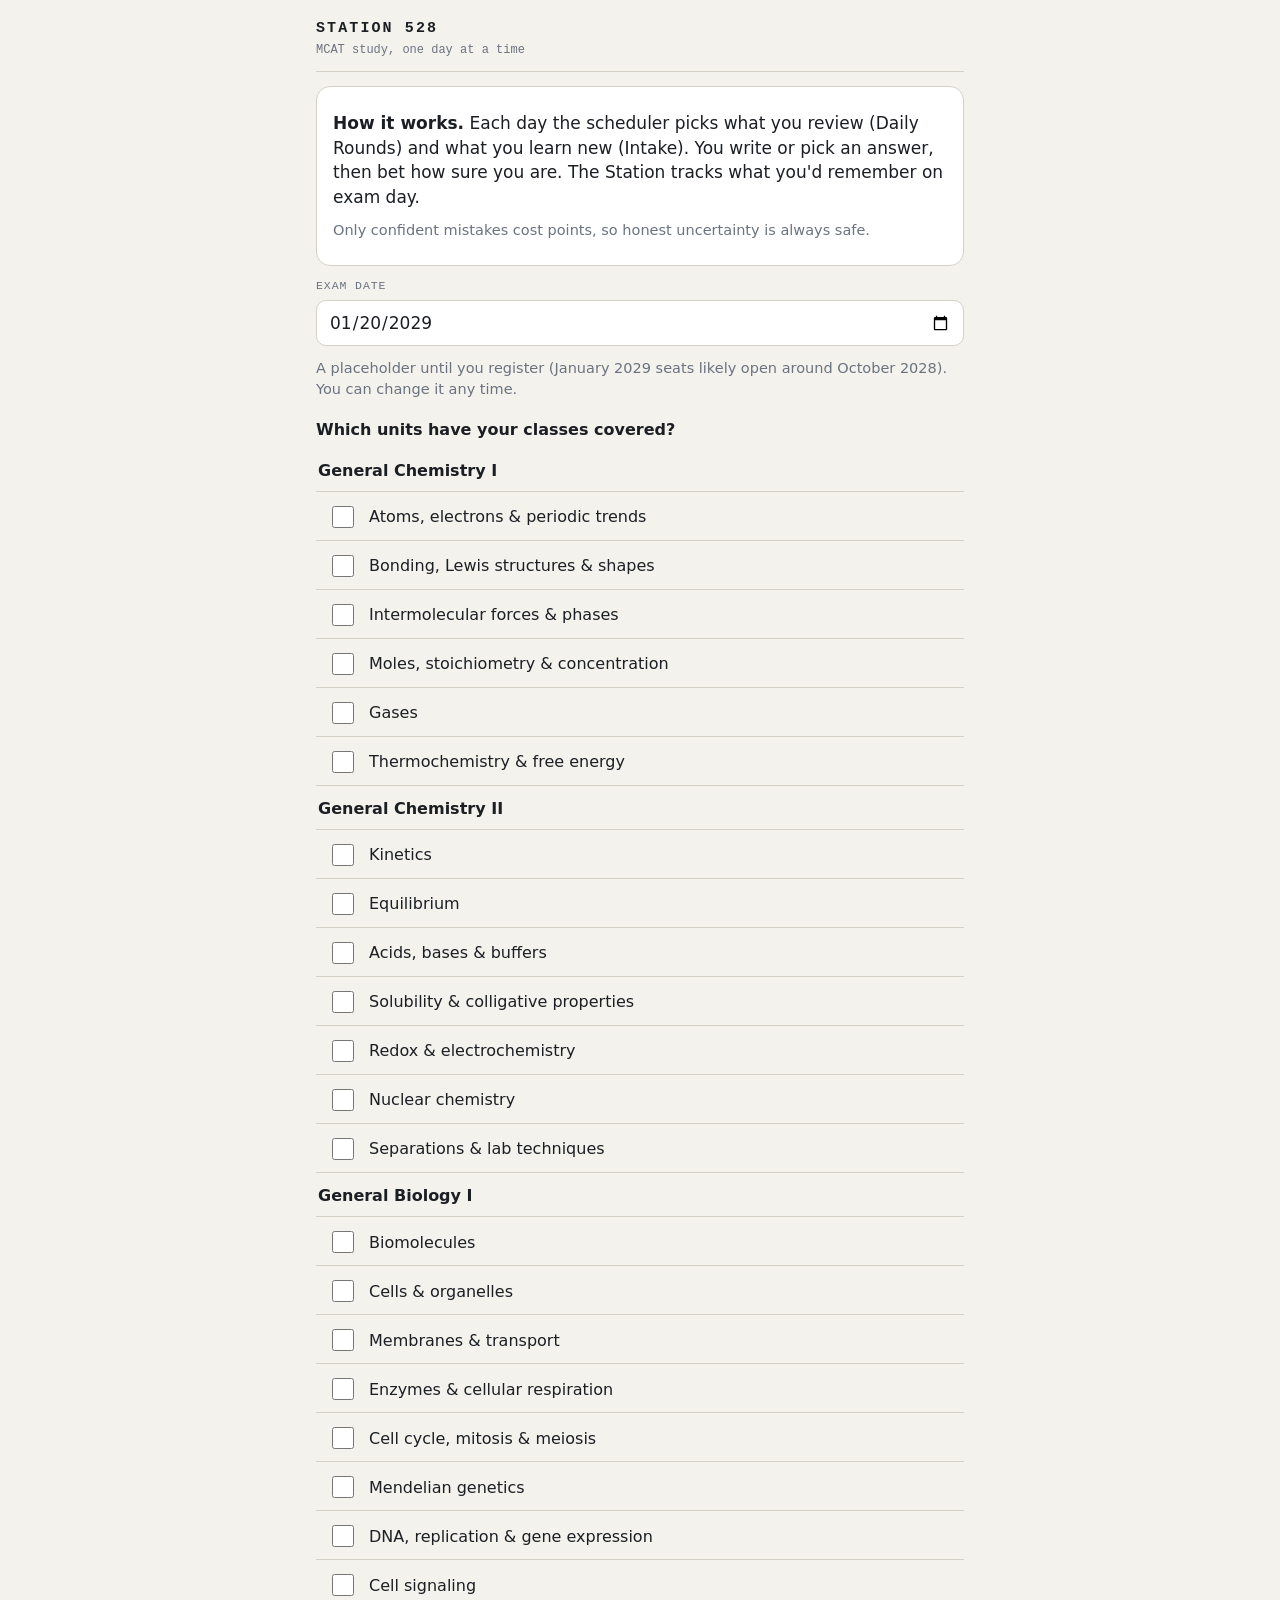
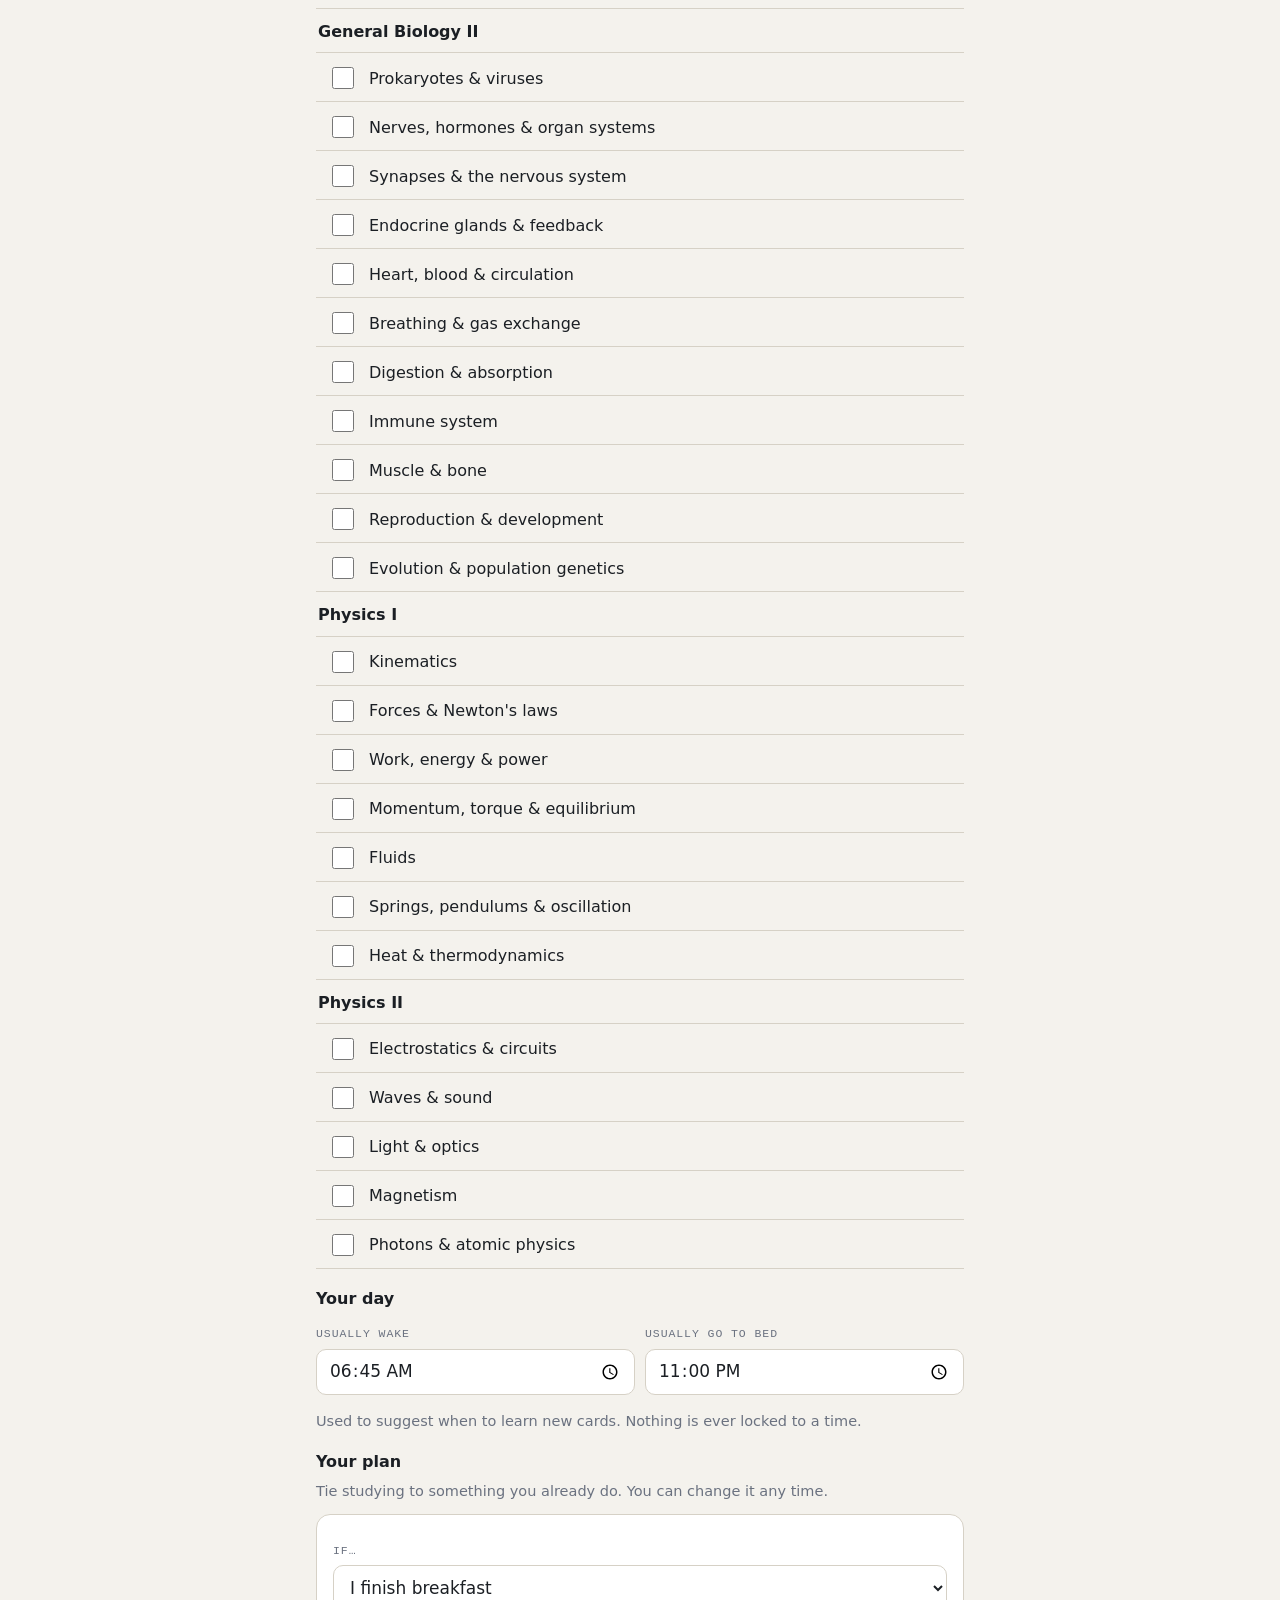
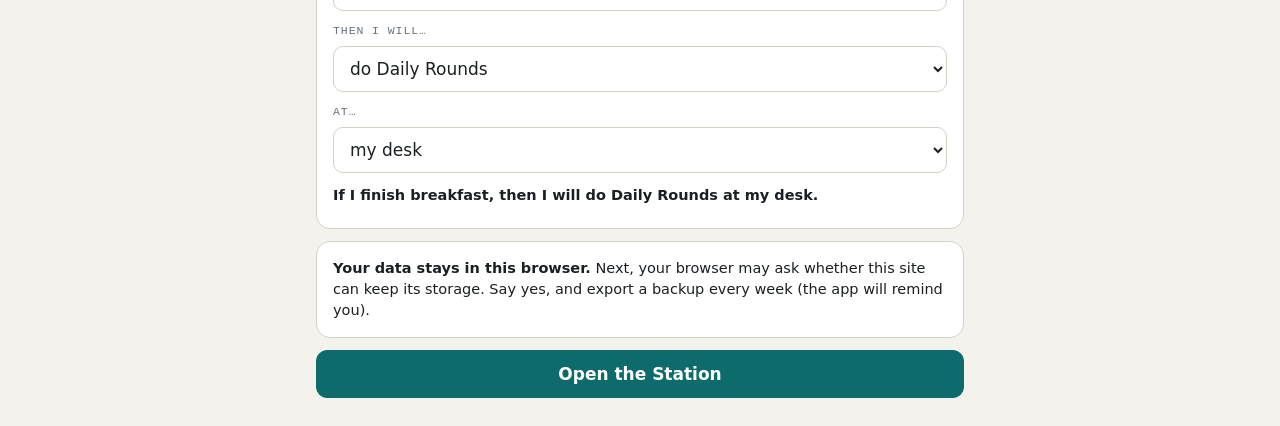
==== commit 3f7dc2df: "Station 528 v0.1.1: re-entry ramp, plans, seasons, sleep-aware Intake From build spec delta v2, the " ====
--- a/station-528/index.html
+++ b/station-528/index.html
@@ -184,6 +184,55 @@
 @media (max-width: 360px) { .tiles { grid-template-columns: 1fr 1fr; } .conf button b { font-size: 14px; } }
 @media (prefers-reduced-motion: reduce) { .reveal.go .fill { animation-duration: .01s; } .prog i { transition: none; } }
 
+/* delta v2: check-in, weekly card, sleep row, blocks, post-mortems, trend */
+.task .sub2 { display: block; margin-top: 2px; }
+.task.now { border-color: var(--accent); box-shadow: inset 3px 0 0 var(--accent); }
+.two { display: grid; grid-template-columns: 1fr 1fr; gap: 10px; }
+.two .field { margin: 8px 0; }
+.chip { min-height: 40px; padding: 0 14px; border-radius: 999px; border: 1px solid var(--rule); background: var(--panel); font-size: 15px; font-weight: 600; }
+.chip.on { background: var(--accent); border-color: var(--accent); color: var(--accent-ink); }
+.chip.ghost { background: transparent; border-color: transparent; color: var(--mute); padding: 0 10px; }
+.chip:focus-visible { outline: 3px solid var(--accent); outline-offset: 2px; }
+.chips { display: flex; flex-wrap: wrap; gap: 8px; margin-top: 8px; }
+.sleep { display: flex; align-items: center; gap: 6px; flex-wrap: wrap; padding: 8px 8px 8px 14px; margin: 12px 0; border: 1px dashed var(--rule); border-radius: 12px; }
+.essentials { border-radius: 12px; padding: 12px 14px; margin: 12px 0; background: var(--good-soft); font-size: 15.5px; }
+.note { display: flex; align-items: center; gap: 8px; border-radius: 12px; padding: 8px 8px 8px 14px; margin: 12px 0; background: var(--panel2); }
+.note .grow { flex: 1; }
+.week .plantext, .plantext { font-weight: 600; margin: 6px 0; }
+.week .btn.small, .btn.small { min-height: 40px; padding: 0 14px; font-size: 15px; }
+.weekrow { display: flex; align-items: center; gap: 10px; flex-wrap: wrap; margin: 10px 2px 0; }
+.dots { display: inline-flex; gap: 4px; }
+.dots i { width: 12px; height: 12px; border-radius: 50%; background: var(--unlit); }
+.dots i.on { background: var(--accent); }
+.dots i.td { box-shadow: 0 0 0 2px var(--bg), 0 0 0 3.5px var(--ink2); }
+.seg { display: grid; grid-template-columns: repeat(3, 1fr); gap: 6px; margin-top: 6px; }
+.seg button { min-height: 52px; border-radius: 10px; border: 1.5px solid var(--rule); background: var(--panel); display: grid; place-content: center; text-align: center; line-height: 1.2; }
+.seg button span { font-family: var(--mono); font-size: 12px; color: var(--mute); }
+.seg button.on { border-color: var(--accent); background: var(--accent-soft); }
+.seg button:focus-visible { outline: 3px solid var(--accent); outline-offset: 2px; }
+.cheer { display: flex; gap: 12px; align-items: center; background: var(--accent-soft); border-radius: 12px; padding: 12px 14px; margin: 12px 0; font-size: 15.5px; }
+.cheer .beacon { font-size: 24px; color: var(--lit); line-height: 1; }
+.pm { margin-top: 12px; padding-top: 10px; border-top: 1px dashed var(--rule); }
+.rest { position: fixed; inset: 0; z-index: 20; background: #0b0d0e; color: #8a919b; display: grid; place-items: center; transition: background 1.2s, color 1.2s; }
+.rest.up { background: var(--bg); color: var(--ink); }
+.restin { text-align: center; max-width: 320px; padding: 20px; }
+.restin p { font-size: 18px; }
+.restbar { height: 4px; border-radius: 2px; background: rgba(138, 145, 155, .25); overflow: hidden; margin: 18px 0; }
+.restbar i { display: block; height: 100%; width: 0; background: #4fb0ad; }
+.restbar i.go { width: 100%; transition: width 120s linear; }
+.smxrow { display: grid; grid-template-columns: repeat(3, 1fr); gap: 8px; }
+.chart.smx text { font-size: 10.5px; }
+.chart.smx .pt { fill: var(--ink); font-weight: 700; font-size: 11px; }
+.chart .ln { fill: none; stroke: var(--accent); stroke-width: 2; stroke-linejoin: round; }
+.chart .dot { fill: var(--accent); stroke: var(--panel); stroke-width: 2; }
+.hbar { display: block; height: 10px; border-radius: 0 4px 4px 0; background: var(--accent); min-width: 2px; }
+.pmt td { vertical-align: middle; }
+@media (prefers-reduced-motion: reduce) { .restbar i.go { transition: none; width: 100%; } .rest { transition: none; } }
+.sleep { display: block; padding: 6px 8px 10px 14px; }
+.sleepbtns { display: grid; grid-template-columns: repeat(3, 1fr); gap: 8px; margin-top: 2px; }
+.chart .grid { stroke: var(--rule); stroke-dasharray: 2 3; }
+.field select { width: 100%; min-width: 0; }
+
 </style>
 </head>
 <body>
@@ -301,14 +350,62 @@
   return override != null ? override : PHASES[phase].newPerDay;
 }
 /* §6.4 throttle: average due over the next 7 days vs the review cap. */
-function throttledQuota(quota, cards, today, cap) {
-  let n = 0;
-  for (const c of cards) if (c.state === 'review' && !c.suspended && c.due > today && c.due <= today + 7) n++;
-  const avg = n / 7;
+/* §6.4 throttle, extended by delta v2 D2: the projected 7-day load includes any backlog today's
+   Rounds can't absorb (due now beyond today's cap). Above 0.8× cap new cards halve; above the cap
+   they pause, and resume on their own once the projection drops. todayCap is the cap at the chosen
+   recovery pace; the thresholds use the base cap. */
+function throttledQuota(quota, cards, today, cap, todayCap = cap) {
+  let dueNow = 0, ahead = 0;
+  for (const c of cards) {
+    if (c.state !== 'review' || c.suspended) continue;
+    if (c.due <= today) dueNow++; else if (c.due <= today + 7) ahead++;
+  }
+  const avg = (ahead + Math.max(0, dueNow - todayCap)) / 7;
   if (avg > cap) return 0;
   if (avg > 0.8 * cap) return Math.floor(quota / 2);
   return quota;
 }
+/* D13 sleep check: a short night halves today's new cards, a poor one sets them to 0. Nothing else changes. */
+function sleepQuota(quota, flag) { return flag === 'poor' ? 0 : flag === 'short' ? Math.floor(quota / 2) : quota; }
+
+/* D2 recovery pace: the daily review cap while catching up. */
+const PACES = { normal: { name: 'Normal', mult: 1 }, faster: { name: 'Faster', mult: 1.2 }, fastest: { name: 'Fastest', mult: 1.5 } };
+function paceCap(cap, pace) { return Math.round(cap * ((PACES[pace] || PACES.normal).mult)); }
+
+/* D2 "Back on schedule by <date>": simulate the next 14 days at the given cap. carry0 is the backlog
+   already past today's cap (0 if today's Rounds were built, since applyCap moved those cards to tomorrow).
+   Returns the first day whose due reviews all fit, or null if that takes more than 14 days.
+   Optimistic on purpose: it ignores reviews that come back within the window. */
+function backOnSchedule(cards, today, cap, carry0) {
+  const byDay = {};
+  for (const c of cards) if (c.state === 'review' && !c.suspended && c.due > today && c.due <= today + 14) byDay[c.due] = (byDay[c.due] || 0) + 1;
+  let carry = carry0;
+  for (let d = today + 1; d <= today + 14; d++) {
+    carry = Math.max(0, (byDay[d] || 0) + carry - cap);
+    if (carry === 0) return d;
+  }
+  return null;
+}
+
+/* D13 time windows, in minutes after midnight. Evening Intake: bedtime −120 to −30 min.
+   Morning alternative for early risers: wake +30 to +180 min. */
+const hm = s => { const m = /^(\d{1,2}):(\d{2})/.exec(s || ''); return m ? (+m[1] * 60 + +m[2]) % 1440 : null; };
+function intakeWindow(slot, wake, bed) {
+  const w = hm(wake), b = hm(bed);
+  if (slot === 'morning' && w != null) return [(w + 30) % 1440, (w + 180) % 1440];
+  if (b == null) return null;
+  return [(b - 120 + 1440) % 1440, (b - 30 + 1440) % 1440];
+}
+function inWindow(win, minutes) {
+  if (!win) return false;
+  const [a, b] = win;
+  return a <= b ? minutes >= a && minutes < b : minutes >= a || minutes < b;
+}
+const clock = m => { const h = Math.floor(m / 60) % 24, mm = String(m % 60).padStart(2, '0'); return `${h % 12 || 12}:${mm}\u00a0${h < 12 ? 'am' : 'pm'}`; }; /* no line break before am/pm */
+
+/* D16 calendar helpers: weeks start on Monday. */
+function weekStart(day) { return day - ((day + 3) % 7); } /* day 0 (1970-01-01) was a Thursday */
+const monthOf = day => dateOfDay(day).slice(0, 7);
 
 /* ---------- cards ---------- */
 function newCard(id) {
@@ -497,14 +594,22 @@
   const { take, rest } = applyCap(cardList, today, now, cap);
   const ids = take.map(c => c.id);
   for (const c of echoesDue(cardList, today)) if (!ids.includes(c.id)) ids.push(c.id);
-  return { queue: ids.map(id => ({ id, kind: 'review' })), deferred: rest.length, swept };
+  return { queue: ids.map(id => ({ id, kind: 'review' })), deferred: rest.length, swept, taken: take.length };
 }
 
 /* New cards for today: blocked by unit within each course (concepts are introduced in blocks
-   before any interleaving), courses taken in turn, and every 5th pick a reasoning (Skill 2+) item. */
-function pickIntake(items, cards, openUnits, quota, unitOrder) {
+   before any interleaving), courses taken in turn, and every 5th pick a reasoning (Skill 2+) item.
+   focus (delta v2 D16): an optional wing id; up to half of today's new cards come from it first. */
+function pickIntake(items, cards, openUnits, quota, unitOrder, focus) {
   if (quota <= 0) return [];
   const fresh = items.filter(it => openUnits.includes(it.unit) && it.status === 'active' && /* only cross-checked items (spec §8.3) */ (!cards[it.id] || cards[it.id].state === 'new') && !(cards[it.id] && cards[it.id].suspended));
+  if (focus == null) return pickBlocks(fresh, quota, unitOrder);
+  const first = pickBlocks(fresh.filter(it => it.fc === focus), Math.ceil(quota / 2), unitOrder);
+  const taken = new Set(first);
+  return first.concat(pickBlocks(fresh.filter(it => !taken.has(it.id)), quota - first.length, unitOrder));
+}
+function pickBlocks(fresh, quota, unitOrder) {
+  if (quota <= 0) return [];
   const byCourse = {};
   for (const it of fresh) (byCourse[unitOrder[it.unit].course] = byCourse[unitOrder[it.unit].course] || []).push(it);
   for (const k in byCourse) byCourse[k].sort((a, b) => unitOrder[a.unit].i - unitOrder[b.unit].i);
@@ -566,8 +671,22 @@
 
 function newSession(kind, day, queue) {
   return { kind, day, queue, scored: {}, cardSess: {}, startedAt: Date.now(), done: false,
-    stats: { attempts: 0, first: 0, firstCorrect: 0, cbm: 0, gain: 0, calib: {}, c3err: [], backToCriterion: 0, newLearned: 0 } };
-}
+    id: kind + '-' + day + '-' + Math.random().toString(36).slice(2, 7), block: { n: 1, ms: 0, lastAt: null },
+    stats: { attempts: 0, first: 0, firstCorrect: 0, cbm: 0, gain: 0, calib: {}, c3err: [], backToCriterion: 0, newLearned: 0, pm: {} } };
+}
+
+/* Delta v2 D14 blocks: count answering time (gaps capped at 3 min; a 10+ min gap starts a fresh block).
+   A block is done after about 20 minutes. Returns true when the block just filled up. */
+const BLOCK_MS = 20 * 60000, IDLE_MS = 10 * 60000, GAP_CAP_MS = 3 * 60000;
+function tickBlock(sess, nowMs, answerMs) {
+  const b = sess.block || (sess.block = { n: 1, ms: 0, lastAt: null });
+  const gap = b.lastAt == null ? answerMs : nowMs - b.lastAt;
+  if (b.lastAt != null && gap > IDLE_MS) { b.n++; b.ms = Math.min(answerMs, GAP_CAP_MS); }
+  else b.ms += Math.min(gap, GAP_CAP_MS);
+  b.lastAt = nowMs;
+  return b.ms >= BLOCK_MS;
+}
+function nextBlock(sess, nowMs) { const b = sess.block || (sess.block = { n: 0 }); b.n++; b.ms = 0; b.lastAt = nowMs; }
 
 ;
 /* ==== content_core.js ==== */
@@ -2608,7 +2727,8 @@
 self.toast = toast;
 
 /* ---------- settings & helpers ---------- */
-const DEFAULTS = { setupDone: false, examDate: '2029-01-20', phase: 'auto', openUnits: [], reviewCap: 150, newPerDay: null, lastExportAt: null, sweepDone: false };
+const DEFAULTS = { setupDone: false, examDate: '2029-01-20', phase: 'auto', openUnits: [], reviewCap: 150, newPerDay: null, lastExportAt: null, sweepDone: false,
+  /* delta v2 */ wakeTime: '06:45', bedTime: '23:00', intakeSlot: 'evening', sleepCheck: true, recoveryPace: 'normal', semesterStarts: [] };
 function loadSettings() { S = Object.assign({}, DEFAULTS, kvGet('settings', {})); }
 function saveSettings() { return kvSet('settings', S); }
 const now = () => Date.now();
@@ -2623,6 +2743,42 @@
 const dayStats = d => kvGet(dayKey(d), { reviews: 0, newCards: 0, cbm: 0, gain: 0, calib: {} });
 const medianFor = kind => { const xs = kvGet('times', {})[kind] || []; return xs.length >= 10 ? median(xs) : null; }; /* no 'slow' rule until there are 10 timings */
 function wingOf(it) { return it.fc; }
+const capNow = () => paceCap(S.reviewCap, S.recoveryPace);
+const localMin = () => { const d = new Date(); return d.getHours() * 60 + d.getMinutes(); };
+const fmtDay = d => new Date(msOfDay(d)).toLocaleDateString(undefined, { weekday: 'short', month: 'short', day: 'numeric' });
+const whenText = d => d == null ? null : d === today() + 1 ? 'tomorrow' : fmtDay(d);
+const thisWeek = () => { const w = kvGet('week', null); return w && w.start === weekStart(today()) ? w : null; };
+const focusWing = () => { const w = thisWeek(); return w && w.focus != null ? w.focus : undefined; };
+/* today's new-card quota and why it is what it is */
+function quotaToday() {
+  const t = today(), T = examDay();
+  const base = newQuota(phase(), t, T, S.newPerDay);
+  const thr = throttledQuota(base, Object.values(MEM.cards), t, S.reviewCap, capNow());
+  const sleep = dayStats(t).sleepFlag;
+  return { quota: sleepQuota(thr, sleep), base, thr, sleep, stopped: t >= T - 21 };
+}
+const curWindow = () => intakeWindow(S.intakeSlot, S.wakeTime, S.bedTime);
+/* D2: "Back on schedule by <date>". null when nothing is piling up. */
+function backlogInfo() {
+  const t = today(), cap = capNow(), act = activeCards();
+  const rs = kvGet('sess:rounds'), built = rs && rs.day === t;
+  const carry0 = built ? 0 : Math.max(0, act.filter(c => c.due <= t).length - cap);
+  const deferred = built ? act.filter(c => c.deferDay === t && c.due === t + 1).length : 0;
+  if (!carry0 && !deferred) return null;
+  return { by: backOnSchedule(act, t, cap, carry0), cap };
+}
+const backlogText = b => b.by == null ? 'more than two weeks to get back on schedule at this pace' : `back on schedule by ${whenText(b.by)}`;
+/* activity: a day counts once any card is answered. Returns true on the first answer after 1+ idle days (D2). */
+function markActive(t) {
+  const L = kvGet('lastActive', null);
+  if (L === t) return false;
+  const comeback = L != null && t - L >= 2;
+  if (comeback) { const n = kvGet('beacons', 0) + 1; kvSet('beacons', n); kvSet('lastComeback', { day: t, n }); }
+  kvSet('lastActive', t);
+  const a = kvGet('activeDays', []); if (!a.includes(t)) { a.push(t); while (a.length > 400) a.shift(); kvSet('activeDays', a); }
+  return comeback;
+}
+const activeInWeek = ws => kvGet('activeDays', []).filter(d => d >= ws && d < ws + 7);
 
 function initItems() {
   const fl = flags();
@@ -2643,6 +2799,10 @@
   if (!S.setupDone) return viewSetup();
   const h = location.hash.replace(/^#\/?/, '');
   const [r, arg] = h.split('/');
+  if (!r || r === 'rounds' || r === 'intake') { dailyCheck(); const ci = kvGet('checkin'); if (ci && ci.day === today() && !ci.done) return viewCheckin(); }
+  if (r === 'checkin') return viewCheckin();
+  if (r === 'plans') return viewPlans();
+  if (r === 'primer') return viewPrimer();
   if (r === 'rounds' || r === 'intake') return startRun(r);
   if (r === 'debrief') return viewDebrief(arg);
   if (r === 'calibration') return viewCalibration();
@@ -2665,15 +2825,16 @@
   else {
     const all = Object.values(MEM.cards).filter(isActive);
     const due = all.filter(c => c.due <= t).length, ech = all.filter(c => c.due > t && c.echoes.some(e => e <= t)).length;
-    rounds = { n: Math.min(due, S.reviewCap) + ech, built: false, done: false, over: Math.max(0, due - S.reviewCap) };
+    rounds = { n: Math.min(due, capNow()) + ech, built: false, done: false };
   }
+  rounds.backlog = backlogInfo();
   const is = kvGet('sess:intake');
-  const quota = throttledQuota(newQuota(phase(), t, T, S.newPerDay), Object.values(MEM.cards), t, S.reviewCap);
+  const q = quotaToday(), quota = q.quota;
   const introduced = dayStats(t).newCards;
   const remaining = Math.max(0, quota - introduced);
-  const avail = S.openUnits.length ? pickIntake(ITEMS, MEM.cards, S.openUnits, remaining, UNIT_ORDER).length : 0;
+  const avail = S.openUnits.length ? pickIntake(ITEMS, MEM.cards, S.openUnits, remaining, UNIT_ORDER, focusWing()).length : 0;
   const inQueue = is && is.day === t ? is.queue.length : 0;
-  return { rounds, intake: { inQueue, newLeft: avail, quota, introduced, noUnits: !S.openUnits.length } };
+  return { rounds, intake: { inQueue, newLeft: avail, quota, introduced, noUnits: !S.openUnits.length, q } };
 }
 function stationNumbers() {
   const act = activeCards(), T = examDay();
@@ -2690,16 +2851,32 @@
   const tc = todayCounts(), sn = stationNumbers();
   const cal = calibration(kvGet('calib', {}));
   const exportDue = sn.n > 0 && (!S.lastExportAt || now() - Date.parse(S.lastExportAt) > 7 * DAY);
-  const r = tc.rounds, ik = tc.intake;
-  const roundsTask = r.done || (!r.built && r.n === 0)
-    ? `<div class="task done"><div class="grow"><b>Daily Rounds</b><span class="small">${r.done ? 'Cleared for today.' : 'Nothing due yet.'}</span></div><div class="n">✓</div></div>`
-    : `<a class="task" href="#/rounds" style="text-decoration:none;color:inherit"><div class="grow"><b>Daily Rounds</b><span class="small muted">Reviews the scheduler says are due${r.over ? ` · ${r.over} pushed to tomorrow (daily cap)` : ''}</span></div><div class="n">${r.n}</div><span class="btn primary">${r.built ? 'Resume' : 'Start'}</span></a>`;
+  const r = tc.rounds, ik = tc.intake, ds = dayStats(t);
+  const roundsDone = r.done || (!r.built && r.n === 0);
+  const pace = S.recoveryPace !== 'normal' ? ` at ${PACES[S.recoveryPace].name.toLowerCase()} pace` : '';
+  const roundsTask = roundsDone
+    ? `<div class="task done"><div class="grow"><b>Daily Rounds</b><span class="small">${r.done ? 'Cleared for today.' : 'Nothing due yet.'}${r.backlog ? ` ${backlogText(r.backlog)[0].toUpperCase() + backlogText(r.backlog).slice(1)}${pace}.` : ''}</span></div><div class="n">✓</div></div>`
+    : `<div class="task"><div class="grow"><a href="#/rounds" style="text-decoration:none;color:inherit"><b>Daily Rounds</b><span class="small muted">Reviews the scheduler says are due</span></a>${r.backlog ? `<span class="small muted sub2">Catching up: ${backlogText(r.backlog)}${pace} · <a href="#" data-act="pace">change pace</a></span>` : ''}</div><div class="n">${r.n}</div><a class="btn primary" href="#/rounds">${r.built ? 'Resume' : 'Start'}</a></div>`;
+  const win = curWindow(), nowIn = inWindow(win, localMin());
+  const winText = win ? (nowIn ? ' · your Intake window is now' : ` · best ${clock(win[0])}–${clock(win[1])}`) : '';
+  const sleepNote = ik.q.sleep === 'short' && ik.q.thr > 0 ? ` · halved after a short night (<a href="#" data-act="sleep-change">change</a>)` : '';
   let intakeTask;
-  if (ik.inQueue) intakeTask = `<a class="task" href="#/intake" style="text-decoration:none;color:inherit"><div class="grow"><b>Intake</b><span class="small muted">New cards, each until you recall it 3 times</span></div><div class="n">${ik.inQueue}</div><span class="btn">Resume</span></a>`;
+  if (ik.inQueue) intakeTask = `<a class="task${nowIn ? ' now' : ''}" href="#/intake" style="text-decoration:none;color:inherit"><div class="grow"><b>Intake</b><span class="small muted">New cards, each until you recall it 3 times${winText}</span></div><div class="n">${ik.inQueue}</div><span class="btn">Resume</span></a>`;
   else if (ik.noUnits) intakeTask = `<a class="task" href="#/settings" style="text-decoration:none;color:inherit"><div class="grow"><b>Intake</b><span class="small muted">Choose the units your classes have covered.</span></div><span class="btn">Choose</span></a>`;
-  else if (ik.newLeft) intakeTask = `<a class="task" href="#/intake" style="text-decoration:none;color:inherit"><div class="grow"><b>Intake</b><span class="small muted">New cards from your open units (${ik.introduced}/${ik.quota} today)</span></div><div class="n">${ik.newLeft}</div><span class="btn">Start</span></a>`;
-  else intakeTask = `<div class="task done"><div class="grow"><b>Intake</b><span class="small">${ik.quota === 0 ? (t >= T - 21 ? 'New cards have stopped for the final three weeks.' : 'Paused: your review load is high this week.') : ik.introduced ? 'Done for today.' : 'No new cards left in your open units. Open more in Settings.'}</span></div><div class="n">✓</div></div>`;
-
+  else if (ik.newLeft) intakeTask = `<div class="task${nowIn ? ' now' : ''}"><a href="#/intake" class="grow" style="text-decoration:none;color:inherit"><b>Intake</b><span class="small muted">New cards from your open units (${ik.introduced}/${ik.quota} today)${winText}${sleepNote}</span></a><div class="n">${ik.newLeft}</div><a class="btn" href="#/intake">Start</a></div>`;
+  else {
+    const why = ik.quota > 0 ? (ik.introduced ? 'Done for today.' : 'No new cards left in your open units. Open more in Settings.')
+      : ik.q.stopped ? 'New cards have stopped for the final three weeks.'
+      : ik.q.sleep === 'poor' && ik.q.thr > 0 ? 'No new cards today after a poor night. Reviews are unchanged. <a href="#" data-act="sleep-change">Change</a>'
+      : ik.q.sleep === 'short' && ik.q.thr > 0 ? 'Done for today (halved after a short night). <a href="#" data-act="sleep-change">Change</a>'
+      : 'Paused while you catch up on reviews. New cards come back on their own.';
+    intakeTask = `<div class="task done"><div class="grow"><b>Intake</b><span class="small">${why}</span></div><div class="n">✓</div></div>`;
+  }
+  const intakeDone = !ik.inQueue && !ik.newLeft && !ik.noUnits;
+  const essentials = roundsDone && (intakeDone || ik.noUnits) && ds.reviews > 0;
+  const askSleep = S.sleepCheck && !ds.sleepFlag && kvGet('sleepAsked') !== t && !essentials;
+  const sleepRow = askSleep ? `<div class="sleep"><div class="row between"><span class="small">How did you sleep last night?</span><button class="chip ghost" data-act="sleep-skip" aria-label="Skip the sleep question">✕</button></div><div class="sleepbtns">${['normal', 'short', 'poor'].map(f => `<button class="chip" data-sleep="${f}">${f[0].toUpperCase() + f.slice(1)}</button>`).join('')}</div></div>` : '';
+  const beacons = kvGet('beacons', 0);
   const plan = ['BB', 'CP', 'PS', 'CARS'].map(sec => {
     const ws = WINGS.filter(w => w.sec === sec);
     const label = { BB: 'Bio / Biochem', CP: 'Chem / Phys', PS: 'Psych / Soc', CARS: 'Reading' }[sec];
@@ -2707,10 +2884,15 @@
   }).join('');
 
   app().innerHTML = `
-    <div class="top"><div class="grow"><h1>STATION 528</h1><div class="sub">${T - t} days to exam · Phase ${ph}, ${PHASES[ph].name}</div></div>
+    <div class="top"><div class="grow"><h1>STATION 528</h1><div class="sub">${T - t} days to exam · Phase ${ph}, ${PHASES[ph].name}${beacons ? ` · <span title="Comeback beacons: one for each time you came back after a break">✦ ${beacons}</span>` : ''}</div></div>
       <a class="ib" href="#/calibration" aria-label="Calibration">◎</a><a class="ib" href="#/settings" aria-label="Settings">⚙</a></div>
     ${exportDue ? `<div class="banner">Your progress lives only in this browser. ${S.lastExportAt ? 'Your last backup is over a week old.' : 'You haven\'t made a backup yet.'}<div class="row"><button class="btn primary" data-act="export">Export backup</button></div></div>` : ''}
+    ${essentials ? `<div class="essentials"><b>✓ Today's essentials are done.</b> Anything more is optional.</div>` : ''}
+    ${sleepRow}
+    ${thisWeek() ? '' : weekCardHTML()}
+    ${kvGet('primerPhase', ph) !== ph ? `<div class="note small"><span class="grow">New phase. <a href="#/primer">A two-minute refresher</a> on what your bets mean.</span><button class="chip ghost" data-act="primer-ok" aria-label="Dismiss">✕</button></div>` : ''}
     <div class="today">${roundsTask}${intakeTask}</div>
+    ${weekRowHTML()}
     <div class="tiles">
       <div class="tile"><div class="lbl">Exam-day recall</div><div class="v">${pct(sn.recall)}</div><div class="d">if you stopped reviewing today</div></div>
       <div class="tile"><div class="lbl">Outline</div><div class="v">${sn.covered}/${CATEGORY_COUNT}</div><div class="d">categories with 20 cards held 3+ weeks</div></div>
@@ -2719,6 +2901,7 @@
     <a class="task" href="#/calibration" style="text-decoration:none;color:inherit"><div class="grow"><b>Calibration</b><span class="small muted">${calSummary(cal)}</span></div><span class="ib" aria-hidden="true">→</span></a>
     <div class="plan">${plan}</div>
     <p class="small muted" style="margin-top:16px">Lights show how much of each wing you'd recall right now; bars show how much has held for 3+ weeks. Nothing ever breaks: a dim wing just needs reviews.</p>`;
+  bindWeekCard();
 }
 function wingHTML(w, st) {
   const total = ITEMS.filter(i => i.fc === w.id && i.status !== 'quarantined').length;
@@ -2735,6 +2918,238 @@
   const c3 = cal.levels[2];
   const oc = cal.overconfidence;
   return `${cal.n} bets · ${c3.n >= 10 ? `"Sure" is right ${pct(c3.acc)} of the time (target 80%+)` : 'not enough "Sure" bets yet'} · ${oc > 0.03 ? 'overconfident by ' + Math.round(oc * 100) + ' pts' : oc < -0.03 ? 'underconfident by ' + Math.round(-oc * 100) + ' pts' : 'well calibrated'}`;
+}
+
+/* ---------- delta v2: re-entry, seasons, weekly card, plans ---------- */
+/* First visit of each study day: spot a return after idle days (D2) and season changes (D16). */
+function dailyCheck() {
+  const t = today();
+  if (kvGet('primerPhase') == null) kvSet('primerPhase', phase());
+  if (kvGet('lastVisit') === t) return;
+  kvSet('lastVisit', t);
+  const L = kvGet('lastActive', null);
+  const idle = L == null ? 0 : t - L - 1; /* whole days with no answers */
+  let season = kvGet('season', null), fresh = null, prev = null;
+  if (!season) kvSet('season', { id: 1, start: t, trigger: 'start' });
+  else {
+    const trig = idle >= 7 && season.start <= L ? 'lapse'
+      : monthOf(t) !== monthOf(season.start) ? 'month'
+      : (S.semesterStarts || []).some(x => { const d = dayOfDate(x); return d > season.start && d <= t; }) ? 'semester' : null;
+    if (trig) { prev = seasonRecap(season, t); fresh = { id: season.id + 1, start: t, trigger: trig }; kvSet('season', fresh); }
+  }
+  if (idle >= 1 || fresh) kvSet('checkin', { day: t, welcome: idle >= 1, season: fresh, prev, done: false });
+}
+function seasonRecap(season, t) {
+  let days = 0, learned = 0, gain = 0;
+  for (let d = season.start; d < t; d++) { const x = kvGet(dayKey(d)); if (x && x.reviews) { days++; learned += x.newCards || 0; gain += x.gain || 0; } }
+  return { id: season.id, days, learned, gain };
+}
+const SEASON_TITLE = { month: 'A new month', semester: 'A new semester', lapse: 'A fresh start', start: 'Season one' };
+function viewCheckin() {
+  const t = today(), ci = kvGet('checkin');
+  if (!ci || ci.day !== t || ci.done) return go('#/');
+  RUN = null;
+  const plans = kvGet('plans', []), b = backlogInfo();
+  const welcome = ci.welcome ? `<div class="card stack"><h2>Welcome back</h2>
+      <p>Good to see you. Coming back is the part that counts, and one gap doesn't undo a habit.</p>
+      <p class="small muted">Your reviews are already sorted so the cards you're closest to forgetting come first. Your first answer today lights a comeback beacon on the Station.</p>
+      ${b ? `<p class="small">At this pace you'll be <b>${backlogText(b)}</b>. Pick a pace for catching up:</p>${paceButtons()}` : ''}</div>` : '';
+  const p = ci.prev, season = ci.season ? `<div class="card stack"><div class="lbl">Season ${ci.season.id}</div><h2>${SEASON_TITLE[ci.season.trigger]}</h2>
+      <p>${ci.season.trigger === 'lapse' ? 'A new season starts today, with a clean slate.' : 'A new season starts today.'}${p && p.days ? ` Last season: ${p.learned} new card${p.learned === 1 ? '' : 's'} learned and +${p.gain.toFixed(1)} exam-day items, over ${p.days} active day${p.days === 1 ? '' : 's'}.` : ''}</p>
+      <p class="small muted">New seasons are a good moment to check that your plan still fits how your days run.</p></div>` : '';
+  app().innerHTML = `<div class="top"><div class="grow"><h1>STATION 528</h1><div class="sub">${esc(fmtDay(t))}</div></div></div>
+    ${welcome}${season}${planRehearsalHTML(plans, true)}
+    <button class="btn primary block" data-act="checkin-done" style="margin-top:6px">Continue</button>`;
+}
+function paceButtons() {
+  return `<div class="seg" role="group" aria-label="Recovery pace">${Object.entries(PACES).map(([k, v]) => `<button class="${S.recoveryPace === k ? 'on' : ''}" data-pace="${k}" aria-pressed="${S.recoveryPace === k}"><b>${v.name}</b><span>${paceCap(S.reviewCap, k)}/day</span></button>`).join('')}</div>`;
+}
+/* Pace change: if today's Rounds were already built, pull back cards that were pushed to tomorrow, up to the new cap. */
+function setPace(p) {
+  S.recoveryPace = p; saveSettings();
+  const t = today(), rs = kvGet('sess:rounds');
+  if (!rs || rs.day !== t || rs.taken == null) return;
+  const extra = capNow() - rs.taken; if (extra <= 0) return;
+  const n = now();
+  const add = activeCards().filter(c => c.deferDay === t && c.due === t + 1)
+    .sort((a, b) => ((b.deferrals >= 3) - (a.deferrals >= 3)) || (rNow(a, n) - rNow(b, n))).slice(0, extra);
+  if (!add.length) return;
+  for (const c of add) { c.due = t; c.deferrals = Math.max(0, (c.deferrals || 1) - 1); c.deferDay = null; }
+  saveCards(add);
+  rs.queue.push(...add.map(c => ({ id: c.id, kind: 'review' }))); rs.taken += add.length; rs.done = false;
+  kvSet('sess:rounds', rs);
+}
+function paceSheet() {
+  const b = backlogInfo();
+  openSheet(`<h2>Catch-up pace</h2><p class="small">${b ? `At this pace: <b>${backlogText(b)}</b>.` : 'Nothing is piling up right now.'} The order stays the same: the cards you're closest to forgetting go first.</p>${paceButtons()}
+    <div class="row end" style="margin-top:12px"><button class="btn" data-act="sheet-close">Done</button></div>`);
+}
+
+/* D3 if-then plans */
+const CUES = ['I finish breakfast', 'I get back from class', 'I finish lunch', 'I finish dinner', 'I finish my homework for the night', 'I get to the library'];
+const PLAN_ACTIONS = { rounds: 'do Daily Rounds', intake: 'do Intake', both: 'do Daily Rounds, then Intake' };
+const PLACES = ['my desk', 'the library', 'the kitchen table', 'my usual study spot'];
+const planText = p => `If ${p.cue}, then I will ${PLAN_ACTIONS[p.action] || p.action} at ${p.place}.`;
+const planDefault = i => i === 0 ? { cue: CUES[0], action: 'rounds', place: PLACES[0] } : { cue: CUES[4], action: 'intake', place: PLACES[0] };
+function planRehearsalHTML(plans, inCheckin) {
+  const t = today();
+  if (!plans.length) return `<div class="card small"><b>Make a plan.</b> Tying study to something you already do each day makes it far more likely to happen: "If I finish breakfast, then I will do Daily Rounds at my desk." <div class="row" style="margin-top:8px"><a class="btn" href="#/plans">Write a plan</a>${inCheckin ? '' : ''}</div></div>`;
+  const done = plans.every(p => p.lastRehearsedAt === t);
+  return `<div class="card"><div class="lbl">Your plan${plans.length > 1 ? 's' : ''}</div>${plans.map(p => `<p class="plantext">${esc(planText(p))}</p>`).join('')}
+    ${done ? '<p class="small muted">✓ Still true.</p>' : `<div class="row"><button class="btn" data-act="plan-ok">Still true</button><a class="btn ghost" href="#/plans">Edit</a></div>`}</div>`;
+}
+let PLAN_DRAFT = null;
+function planEditorHTML(p, i) {
+  const opt = (list, v) => list.map(x => `<option ${x === v ? 'selected' : ''}>${esc(x)}</option>`).join('') + `<option value="__other" ${list.includes(v) ? '' : 'selected'}>Something else…</option>`;
+  return `<div class="card planed" data-i="${i}">
+    <div class="field"><label class="lbl" for="cue${i}">If…</label><select id="cue${i}" data-pf="cue">${opt(CUES, p.cue)}</select>${CUES.includes(p.cue) ? '' : `<input data-pt="cue" value="${esc(p.cue)}" placeholder="I finish…" aria-label="Your cue">`}</div>
+    <div class="field"><label class="lbl" for="act${i}">then I will…</label><select id="act${i}" data-pf="action">${Object.entries(PLAN_ACTIONS).map(([k, v]) => `<option value="${k}" ${p.action === k ? 'selected' : ''}>${v}</option>`).join('')}</select></div>
+    <div class="field"><label class="lbl" for="pl${i}">at…</label><select id="pl${i}" data-pf="place">${opt(PLACES, p.place)}</select>${PLACES.includes(p.place) ? '' : `<input data-pt="place" value="${esc(p.place)}" placeholder="the place" aria-label="Your place">`}</div>
+    <p class="plantext small" data-preview>${esc(planText(p))}</p>
+    ${i > 0 || PLAN_DRAFT.length > 1 ? `<button class="btn ghost small" data-act="plan-del" data-i="${i}">Remove this plan</button>` : ''}</div>`;
+}
+function bindPlanEditor(rerender) {
+  document.querySelectorAll('.planed').forEach(el => {
+    const i = +el.dataset.i, p = PLAN_DRAFT[i];
+    const preview = () => { el.querySelector('[data-preview]').textContent = planText(p); };
+    el.querySelectorAll('[data-pf]').forEach(sel => sel.addEventListener('change', () => {
+      const f = sel.dataset.pf;
+      if (sel.value === '__other') { p[f] = ''; rerender(); const inp = document.querySelector(`.planed[data-i="${i}"] [data-pt="${f}"]`); if (inp) inp.focus(); return; }
+      p[f] = sel.value; if (f !== 'action') rerender(); else preview();
+    }));
+    el.querySelectorAll('[data-pt]').forEach(inp => inp.addEventListener('input', () => { p[inp.dataset.pt] = inp.value.trim().replace(/[.,]+$/, ''); preview(); }));
+  });
+  document.querySelectorAll('[data-act="plan-del"]').forEach(b => b.addEventListener('click', () => { PLAN_DRAFT.splice(+b.dataset.i, 1); rerender(); }));
+}
+function viewPlans() {
+  if (!PLAN_DRAFT) PLAN_DRAFT = kvGet('plans', []).map(p => Object.assign({}, p));
+  if (!PLAN_DRAFT.length) PLAN_DRAFT.push(planDefault(0));
+  app().innerHTML = `${topBar('PLANS', 'Up to two')}
+    <p class="small muted">Pick something you already do every day as the cue, then say what you'll do and where. Specific plans like this make follow-through much more likely, especially when you look them over now and then.</p>
+    ${PLAN_DRAFT.map(planEditorHTML).join('')}
+    ${PLAN_DRAFT.length < 2 ? `<button class="btn ghost" data-act="plan-add">+ Add a second plan</button>` : ''}
+    <button class="btn primary block" data-act="plan-save" style="margin-top:10px">Save</button>`;
+  bindPlanEditor(viewPlans);
+}
+function savePlans() {
+  const t = today(), clean = PLAN_DRAFT.filter(p => p.cue && p.place).slice(0, 2);
+  kvSet('plans', clean.map((p, i) => ({ id: p.id || 'plan' + (i + 1) + '-' + t, cue: p.cue, action: p.action, place: p.place, createdAt: p.createdAt || dateOfDay(t), lastRehearsedAt: t })));
+  PLAN_DRAFT = null;
+}
+
+/* D16 weekly card: plan rehearsal, active-days goal, optional focus wing */
+let WEEK_DRAFT = null;
+function weekCardHTML() {
+  const last = kvGet('week', null), plans = kvGet('plans', []);
+  if (!WEEK_DRAFT) WEEK_DRAFT = { goal: last ? last.goal : 5, focus: null };
+  const avail = new Set(ITEMS.filter(i => S.openUnits.includes(i.unit) && i.status === 'active' && !(MEM.cards[i.id] && MEM.cards[i.id].state !== 'new')).map(i => i.fc));
+  return `<div class="card week"><div class="lbl">This week</div>
+    ${plans.length ? `${plans.map(p => `<p class="plantext">${esc(planText(p))}</p>`).join('')}${plans.every(p => p.lastRehearsedAt === today()) ? '' : `<div class="row"><button class="btn small" data-act="plan-ok">Still true</button><a class="btn ghost small" href="#/plans">Edit</a></div>`}`
+      : `<p class="small">No plan yet. <a href="#/plans">Write one</a>: "If I finish breakfast, then I will do Daily Rounds at my desk."</p>`}
+    <div class="two">
+      <div class="field"><label class="lbl" for="goal">Active days goal</label><select id="goal">${[3, 4, 5, 6, 7].map(n => `<option value="${n}" ${WEEK_DRAFT.goal === n ? 'selected' : ''}>${n} days</option>`).join('')}</select></div>
+      <div class="field"><label class="lbl" for="focus">Focus wing (optional)</label><select id="focus"><option value="">No focus</option>${WINGS.filter(w => avail.has(w.id)).map(w => `<option value="${w.id}" ${WEEK_DRAFT.focus === w.id ? 'selected' : ''}>${esc(w.name)}</option>`).join('')}</select></div>
+    </div>
+    <p class="small muted">A focus wing supplies up to half of each day's new cards. Reviews aren't affected.</p>
+    <button class="btn primary" data-act="week-set">Set this week</button></div>`;
+}
+function bindWeekCard() {
+  const g = $('#goal'), f = $('#focus'); if (!g) return;
+  g.addEventListener('change', () => { WEEK_DRAFT.goal = +g.value; });
+  f.addEventListener('change', () => { WEEK_DRAFT.focus = f.value === '' ? null : +f.value; });
+}
+function weekRowHTML() {
+  const w = thisWeek(); if (!w) return '';
+  const ws = weekStart(today()), act = new Set(activeInWeek(ws)), n = act.size;
+  const dots = Array.from({ length: 7 }, (_, i) => `<i class="${act.has(ws + i) ? 'on' : ''}${ws + i === today() ? ' td' : ''}" title="${'MTWTFSS'[i]}"></i>`).join('');
+  const fw = w.focus != null ? WINGS.find(x => x.id === w.focus) : null;
+  return `<div class="weekrow small"><span class="lbl">This week</span><span class="dots" aria-label="${n} active day${n === 1 ? '' : 's'} this week">${dots}</span><span>${n} of ${w.goal} days${n >= w.goal ? ' ✓' : ''}</span>${fw ? `<span class="muted">· focus: ${esc(fw.name)}</span>` : ''}</div>`;
+}
+/* the weekly goal was reached today (for the Debrief only: celebrations stay out of study screens, D11) */
+function goalReachedToday() {
+  const w = thisWeek(); if (!w) return false;
+  const days = activeInWeek(weekStart(today())).sort((a, b) => a - b);
+  return days.length >= w.goal && days[w.goal - 1] === today();
+}
+
+/* ---------- delta v2: blocks (D14) ---------- */
+let BLOCK = null;
+function viewBlockDone(kind, sess) {
+  RUN = null; BLOCK = { kind, sess };
+  const left = new Set(sess.queue.map(q => q.id)).size, intake = kind === 'intake';
+  const go1 = `<button class="btn ${intake ? '' : 'primary'}" data-act="block-go">Keep going</button>`, stop = `<button class="btn ${intake ? 'primary' : ''}" data-act="block-stop">Stop here for now</button>`;
+  app().innerHTML = `<div class="top"><div class="grow"><h1>BLOCK DONE</h1><div class="sub">${left} card${left === 1 ? '' : 's'} left in ${intake ? 'Intake' : 'Daily Rounds'}</div></div></div>
+    <div class="card stack"><p><b>That's about 20 minutes of answering.</b> A natural place to pause. ${intake ? 'New cards keep: the rest of this Intake will be here later today.' : 'Everything is saved, so you can pick this up any time today.'}</p>
+      <p class="small muted">Optional: look away from the screen for two minutes. A short quiet rest after learning may help it settle. The evidence is mixed, so skip it freely.</p>
+      <button class="btn block" data-act="lookaway">Look away for 2 minutes</button></div>
+    <div class="row">${intake ? stop + go1 : go1 + stop}</div>`;
+}
+function lookAway() {
+  const bg = document.createElement('div'); bg.className = 'rest';
+  bg.innerHTML = `<div class="restin"><p>Look away from the screen.<br>It will brighten when two minutes are up.</p><div class="restbar"><i></i></div><button class="btn ghost" data-act="rest-end">Skip</button></div>`;
+  document.body.appendChild(bg);
+  requestAnimationFrame(() => bg.querySelector('.restbar i').classList.add('go'));
+  lookAway.h = setTimeout(() => { bg.classList.add('up'); bg.querySelector('p').textContent = 'Ready when you are.'; bg.querySelector('[data-act="rest-end"]').textContent = 'Back to it'; }, 120000);
+}
+function endRest() { clearTimeout(lookAway.h); document.querySelectorAll('.rest').forEach(n => n.remove()); }
+
+/* ---------- delta v2: post-mortems (D15) ---------- */
+const PM = [['misread', 'Misread it'], ['content', 'Didn\'t know it'], ['reasoning', 'Reasoning slip'], ['trap', 'Fell for a trap'], ['careless', 'Careless']];
+const PM_LABEL = Object.fromEntries(PM);
+function setPostMortem(R, k) {
+  const x = R.result, prev = x.pm;
+  if (prev === k) return;
+  const bump = (o, key, d) => { o[key] = Math.max(0, (o[key] || 0) + d); };
+  const all = kvGet('pmAll', {}), st = R.sess.stats.pm || (R.sess.stats.pm = {});
+  if (prev) { bump(all, prev, -1); bump(st, prev, -1); }
+  bump(all, k, 1); bump(st, k, 1); x.pm = k;
+  kvSet('pmAll', all); kvSet('sess:' + R.kind, R.sess);
+  addLog({ ts: now(), itemId: R.it.id, mode: 'postmortem', postMortem: k, sessionId: R.sess.id, localHour: new Date().getHours() });
+}
+function pmBars(pm) {
+  const tot = PM.reduce((a, [k]) => a + (pm[k] || 0), 0);
+  return `<table class="t pmt"><tbody>${PM.map(([k, l]) => `<tr><td>${l}</td><td class="n">${pm[k] || 0}</td><td style="width:45%">${pm[k] ? `<span class="hbar" style="width:${Math.round(100 * pm[k] / tot)}%"></span>` : ''}</td></tr>`).join('')}</tbody></table>`;
+}
+const pmSummary = pm => Object.entries(pm || {}).filter(([, n]) => n > 0).sort((a, b) => b[1] - a[1]).map(([k, n]) => `${n} ${PM_LABEL[k].toLowerCase()}`).join(', ');
+
+/* ---------- delta v2: calibration trend (D15) ---------- */
+function calTrend() {
+  const cm = kvGet('calibMonth', {}), months = Object.keys(cm).sort().slice(-6);
+  if (months.length < 2) return `<p class="small muted">The monthly trend appears once you have bets from two different months.</p>`;
+  const names = ['Unsure', 'Fairly sure', 'Sure'], W = 112, H = 140, pad = { l: 6, r: 6, t: 22, b: 20 };
+  const x = i => pad.l + (months.length === 1 ? 0 : i * (W - pad.l - pad.r) / (months.length - 1)), y = v => pad.t + (1 - v) * (H - pad.t - pad.b);
+  const mlabel = m => new Date(m + '-15T12:00:00').toLocaleDateString(undefined, { month: 'short' });
+  const panels = [1, 2, 3].map(c => {
+    const band = CAL_BANDS[c];
+    const pts = months.map((m, i) => { const b = (cm[m] || {})[c]; return b && b.n >= 5 ? { i, m, acc: b.correct / b.n, n: b.n } : null; });
+    const segs = []; let cur = [];
+    for (const p of pts) { if (p) cur.push(p); else if (cur.length) { segs.push(cur); cur = []; } }
+    if (cur.length) segs.push(cur);
+    let g = `<text x="${pad.l}" y="12" class="pt">${names[c - 1]}</text>`;
+    g += `<rect class="band" x="${pad.l}" y="${y(band[1])}" width="${W - pad.l - pad.r}" height="${y(band[0]) - y(band[1])}" rx="2"><title>Target ${Math.round(band[0] * 100)}–${Math.round(band[1] * 100)}%</title></rect>`;
+    g += `<line class="grid" x1="${pad.l}" y1="${y(0.5)}" x2="${W - pad.r}" y2="${y(0.5)}"/><line class="grid" x1="${pad.l}" y1="${y(1)}" x2="${W - pad.r}" y2="${y(1)}"/><line class="axis" x1="${pad.l}" y1="${y(0)}" x2="${W - pad.r}" y2="${y(0)}"/>`;
+    for (const sg of segs) if (sg.length > 1) g += `<polyline class="ln" points="${sg.map(p => `${x(p.i)},${y(p.acc)}`).join(' ')}"/>`;
+    for (const p of pts) if (p) g += `<circle class="dot" cx="${x(p.i)}" cy="${y(p.acc)}" r="4"><title>${mlabel(p.m)}: ${pct(p.acc)} right of ${p.n}</title></circle>`;
+    g += `<text x="${pad.l}" y="${H - 4}">${mlabel(months[0])}</text><text x="${W - pad.r}" y="${H - 4}" text-anchor="end">${mlabel(months[months.length - 1])}</text>`;
+    return `<svg class="chart smx" viewBox="0 0 ${W} ${H}" role="img" aria-label="${names[c - 1]}: accuracy by month against its target band">${g}</svg>`;
+  }).join('');
+  const rows = months.map(m => `<tr><td>${esc(mlabel(m))} ${m.slice(0, 4)}</td>${[1, 2, 3].map(c => { const b = (cm[m] || {})[c]; return `<td class="n">${b && b.n ? pct(b.correct / b.n) + `<span class="muted"> /${b.n}</span>` : '—'}</td>`; }).join('')}</tr>`).join('');
+  return `<div class="smxrow">${panels}</div><p class="small muted">Share right each month, from 0% at the bottom line to 100% at the top. Shaded: the target range for that bet. Months with fewer than 5 bets at a level are left out.</p>
+    <details class="why"><summary>Show as a table</summary><table class="t"><thead><tr><th>Month</th><th class="n">Unsure</th><th class="n">Fairly</th><th class="n">Sure</th></tr></thead><tbody>${rows}</tbody></table></details>`;
+}
+
+/* Calibration refresher (a short version of D15's Calibration Academy) */
+function viewPrimer() {
+  kvSet('primerPhase', phase());
+  app().innerHTML = `${topBar('WHAT YOUR BETS MEAN', 'A two-minute refresher', '#/calibration')}
+    <div class="card stack">
+      <p><b>Each bet is a probability.</b> <i>Unsure</i> means you'd be right less than 2 times in 3. <i>Fairly sure</i> means about 2 to 4 times in 5. <i>Sure</i> means at least 4 times in 5. The scoring is built so that betting what you really believe always scores best over time.</p>
+      <p><b>Most people bet too high.</b> Confidence runs ahead of accuracy, especially on topics that feel familiar. The fix is feedback, which is what the Calibration chart gives you. Check it every few weeks.</p>
+      <p><b>Start from your base rate.</b> Before betting <i>Sure</i>, ask how often you're right on this kind of card. A wing page shows your recall by unit, so a shaky unit should pull your bet down.</p>
+      <p><b>A quick test for Sure.</b> Could you say why each other option is wrong, or derive the number a second way? If not, <i>Fairly sure</i> is the honest bet.</p>
+      <p><b>Name the miss.</b> After a wrong <i>Sure</i>, one tap says what happened. Over time the pattern tells you what to fix: misreads mean slow down on the question, missing content means more reviews, traps mean reading every option before betting.</p>
+    </div>
+    <a class="btn block" href="#/calibration">See your calibration</a>`;
 }
 
 /* ---------- wing detail ---------- */
@@ -2763,15 +3178,14 @@
   if (kind === 'rounds') {
     const list = Object.values(MEM.cards).filter(c => isActive(c));
     const T = examDay();
-    const b = buildRounds(list, t, now(), S.reviewCap, T, id => ITEM[id] && ITEM[id].hy, S.sweepDone);
+    const b = buildRounds(list, t, now(), capNow(), T, id => ITEM[id] && ITEM[id].hy, S.sweepDone);
     if (b.swept) { S.sweepDone = true; saveSettings(); }
     saveCards(list);
     sess = newSession('rounds', t, b.queue);
+    sess.taken = b.taken;
   } else {
-    const T = examDay();
-    const quota = throttledQuota(newQuota(phase(), t, T, S.newPerDay), Object.values(MEM.cards), t, S.reviewCap);
-    const remaining = Math.max(0, quota - dayStats(t).newCards);
-    const ids = pickIntake(ITEMS, MEM.cards, S.openUnits, remaining, UNIT_ORDER);
+    const remaining = Math.max(0, quotaToday().quota - dayStats(t).newCards);
+    const ids = pickIntake(ITEMS, MEM.cards, S.openUnits, remaining, UNIT_ORDER, focusWing());
     const prev = sess && sess.day === t ? sess : null;
     sess = prev ? Object.assign(prev, { queue: ids.map(id => ({ id, kind: 'new' })), done: false }) : newSession('intake', t, ids.map(id => ({ id, kind: 'new' })));
   }
@@ -2784,6 +3198,7 @@
     if (sess.stats.attempts) return go('#/debrief/' + kind);
     return go('#/');
   }
+  if (sess.block && sess.block.ms >= BLOCK_MS) return viewBlockDone(kind, sess);
   nextCard(kind, sess);
 }
 function nextCard(kind, sess) {
@@ -2796,6 +3211,12 @@
   const echo = q.kind === 'review' && card && card.due > today() && card.echoes.some(e => e <= today());
   RUN = { kind, sess, it, inst, phase: it.type === 'choice' ? 'think' : 'answer', picked: null, hint: false, shownAt: now(), order: shuffleIdx(it.options ? it.options.length : 0), echo, q };
   drawRun();
+}
+/* Continue after feedback: a filled block (about 20 min of answering) gets a "Block done" pause first (D14). */
+function advance(R) {
+  if (R.timer) clearTimeout(R.timer);
+  if (R.sess.queue.length && R.sess.block && R.sess.block.ms >= BLOCK_MS && R.sess.day === today()) return viewBlockDone(R.kind, R.sess);
+  nextCard(R.kind, R.sess);
 }
 function shuffleIdx(n) { const a = Array.from({ length: n }, (_, i) => i); for (let i = n - 1; i > 0; i--) { const j = Math.floor(Math.random() * (i + 1)); [a[i], a[j]] = [a[j], a[i]]; } return a; }
 function markCleared(kind) { if (kind !== 'rounds') return; const k = dayKey(today()), d = dayStats(today()); d.dueCleared = true; kvSet(k, d); }
@@ -2873,7 +3294,7 @@
   const rBefore = rNow(card, now());
   /* snapshot everything this attempt touches, so an appeal ("my answer means the same") can redo it cleanly */
   const copy = o => JSON.parse(JSON.stringify(o));
-  const undo = { card: copy(card), wasStored: !!cardOf(it.id), sess: copy(R.sess), day: copy(dayStats(t)), calib: copy(kvGet('calib', {})), calibUnit: copy(kvGet('calibUnit', {})) };
+  const undo = { card: copy(card), wasStored: !!cardOf(it.id), sess: copy(R.sess), day: copy(dayStats(t)), calib: copy(kvGet('calib', {})), calibUnit: copy(kvGet('calibUnit', {})), calibMonth: copy(kvGet('calibMonth', {})), pmAll: copy(kvGet('pmAll', {})) };
   const grade = gradeOf(a, medianFor(it.kind));
   const sch = schedule(card, grade, now(), { T, phase: phase(), highYield: it.hy });
   const res = recordAttempt(R.sess, it.id, { correct: a.correct, conf: a.conf, wasNew }, grade);
@@ -2885,6 +3306,9 @@
   }
   R.sess.stats.gain += sch.gain;
   if (wasNew && res.first) R.sess.stats.newLearned++;
+  markActive(t);
+  tickBlock(R.sess, now(), a.ms);
+  if (!R.sess.id) R.sess.id = R.kind + '-' + t + '-old';
   saveCard(card);
   kvSet('sess:' + R.kind, R.sess);
   /* daily + all-time stats (first attempts only for scoring and calibration) */
@@ -2894,6 +3318,7 @@
     d.cbm += res.cbm;
     if (a.conf >= 1) {
       const cal = kvGet('calib', {}); (cal[a.conf] = cal[a.conf] || { n: 0, correct: 0 }).n++; if (ok) cal[a.conf].correct++; kvSet('calib', cal);
+      const cm = kvGet('calibMonth', {}), mo = cm[monthOf(t)] = cm[monthOf(t)] || {}; (mo[a.conf] = mo[a.conf] || { n: 0, correct: 0 }).n++; if (ok) mo[a.conf].correct++; kvSet('calibMonth', cm);
       (d.calib[a.conf] = d.calib[a.conf] || { n: 0, correct: 0 }).n++; if (ok) d.calib[a.conf].correct++;
       if (a.conf === 3) { const cu = kvGet('calibUnit', {}); const u = cu[it.unit] = cu[it.unit] || { n: 0, correct: 0 }; u.n++; if (ok) u.correct++; kvSet('calibUnit', cu); }
     }
@@ -2902,7 +3327,11 @@
   kvSet(dayKey(t), d);
   addLog({ ts: now(), itemId: it.id, mode: R.kind === 'rounds' ? (R.echo ? 'echo' : 'rounds') : 'intake', firstAttempt: res.first, response: a.given, correct: ok,
     confidence: a.conf || null, cbm: res.cbm, grade, msTaken: a.ms, hintUsed: !!a.hint, rBefore, rExamBefore: sch.rExamBefore, rExamAfter: sch.rExamAfter,
-    s: card.s, d: card.d, due: card.due, value: R.inst ? R.inst.value : undefined });
+    s: card.s, d: card.d, due: card.due, value: R.inst ? R.inst.value : undefined,
+    /* delta v2 D1 fields, so models can be refit offline */
+    hintLevel: a.hint ? 2 : 0, sessionId: R.sess.id, blockId: R.sess.id + '/b' + (R.sess.block ? R.sess.block.n : 1), localHour: new Date().getHours(),
+    sleepFlag: d.sleepFlag || null, recoveryPace: S.recoveryPace, selectionReason: R.echo ? 'echo' : R.q.kind,
+    intakeSlot: R.kind === 'intake' ? S.intakeSlot : undefined, inIntakeWindow: R.kind === 'intake' ? inWindow(curWindow(), localMin()) : undefined });
   R.result = { a, ok, res, grade, gain: sch.gain, surprise: res.first && !ok && a.conf === 3, fixed: false, undo };
   R.phase = 'feedback';
   drawRun();
@@ -2947,7 +3376,8 @@
   const expl = open ? `<div class="expl">${explBody}</div>` : `<details class="why"><summary>Why</summary><div class="expl">${explBody}</div></details>`;
   const u = UNIT[it.unit];
   const appeal = it.type === 'typed' && !x.ok && a.conf !== 0 && a.given && !x.appealed ? `<button class="btn ghost small" data-act="appeal">My answer means the same — count it</button>` : '';
-  return `${v}${sur}${mid}${expl}
+  const pm = x.surprise && x.fixed ? `<div class="pm"><div class="lbl">What went wrong? <span style="text-transform:none;letter-spacing:0">(one tap, optional)</span></div><div class="chips">${PM.map(([k, l]) => `<button class="chip ${x.pm === k ? 'on' : ''}" data-pm="${k}" aria-pressed="${x.pm === k}">${l}</button>`).join('')}</div></div>` : '';
+  return `${v}${sur}${mid}${expl}${pm}
     <div class="where">${esc(COURSES.find(c => c.id === u.course).name)} · ${esc(u.name)} · ${it.cat}${x.ok && x.gain > 0.0005 ? ` · +${x.gain.toFixed(2)} exam-day items` : ''}</div>
     <button class="btn primary block" data-act="next" id="next" style="margin-top:14px">Continue</button>
     <div class="foot"><button class="btn ghost small" data-act="flag">⚑ Flag card</button>${appeal}</div>`;
@@ -2964,13 +3394,23 @@
 function viewDebrief(kind) {
   const sess = kvGet('sess:' + kind);
   if (!sess || !sess.stats.attempts) return go('#/');
-  const s = sess.stats, t = today(), T = examDay();
-  const tomorrow = Object.values(MEM.cards).filter(c => isActive(c) && (c.due === t + 1 || c.echoes.includes(t + 1))).length;
+  const s = sess.stats, t = today();
+  const tomorrow = Object.values(MEM.cards).filter(c => isActive(c) && (c.due <= t + 1 && c.due > t || c.echoes.includes(t + 1))).length;
   const cal = calibration(s.calib), calAll = calibration(kvGet('calib', {}));
   const c3 = s.c3err.map(id => ITEM[id]).filter(Boolean);
-  const tc = todayCounts();
-  const nextBtn = kind === 'rounds' && (tc.intake.inQueue || tc.intake.newLeft) ? `<a class="btn primary block" href="#/intake">Go to Intake (${tc.intake.inQueue || tc.intake.newLeft} new)</a>` : `<a class="btn primary block" href="#/">Back to the Station</a>`;
+  const tc = todayCounts(), back = tc.rounds.backlog;
+  const roundsDone = tc.rounds.done || (!tc.rounds.built && tc.rounds.n === 0);
+  const essentials = roundsDone && !tc.intake.inQueue && !tc.intake.newLeft;
+  const nextBtn = kind === 'rounds' && (tc.intake.inQueue || tc.intake.newLeft) ? `<a class="btn primary block" href="#/intake">Go to Intake (${tc.intake.inQueue || tc.intake.newLeft} new)</a>`
+    : kind === 'intake' && !roundsDone ? `<a class="btn primary block" href="#/rounds">Go to Daily Rounds</a>` : `<a class="btn primary block" href="#/">Back to the Station</a>`;
+  const cb = kvGet('lastComeback'), comeback = cb && cb.day === sess.day;
+  const pms = pmSummary(s.pm);
+  /* celebrations live here, after the work, never during it (delta v2 D11) */
+  const cheers = [comeback ? `<div class="cheer"><span class="beacon">✦</span><div><b>Comeback beacon lit.</b> Welcome back. That's beacon ${cb.n} on the Station.</div></div>` : '',
+    goalReachedToday() ? `<div class="cheer"><span class="beacon">●</span><div><b>Weekly goal reached:</b> ${thisWeek().goal} active days this week.</div></div>` : '',
+    essentials && sess.day === t ? `<div class="essentials"><b>✓ Today's essentials are done.</b> Anything more is optional.</div>` : ''].join('');
   app().innerHTML = `${topBar(kind === 'rounds' ? 'ROUNDS DEBRIEF' : 'INTAKE DEBRIEF', dateOfDay(sess.day))}
+    ${cheers}
     <div class="card"><div class="lbl">Exam-day items gained</div><div class="big">+${(s.gain).toFixed(1)}</div>
       <p class="small muted">How much this session raised predicted recall on exam day, summed over the cards you reviewed. One point is one card's worth of recall.</p></div>
     <div class="card"><div class="kv">
@@ -2979,10 +3419,11 @@
       ${kind === 'intake' ? `<span>New cards recalled 3 times</span><span>${Object.values(sess.cardSess).filter(c => c.isNew && c.correct >= 3).length}</span>` : ''}
       <span>Certainty-based score</span><span>${s.cbm > 0 ? '+' : ''}${s.cbm}</span>
       <span>Misses brought back to correct</span><span>${s.backToCriterion}</span>
-      <span>Due tomorrow</span><span>${tomorrow}</span>
-    </div></div>
-    ${c3.length ? `<div class="card"><div class="lbl">High-confidence misses today</div><ul>${c3.map(it => `<li class="small">${fmt(it.type === 'gen' ? it.title : it.prompt)}</li>`).join('')}</ul><p class="small muted">Each returns tomorrow and in a week. Confident errors are corrected well, but they tend to creep back.</p></div>` : ''}
+      <span>Reviews tomorrow</span><span>${Math.min(tomorrow, capNow())}</span>
+    </div>${back ? `<p class="small muted" style="margin-bottom:0">Catching up: ${backlogText(back)}.</p>` : ''}</div>
+    ${c3.length ? `<div class="card"><div class="lbl">High-confidence misses today</div><ul>${c3.map(it => `<li class="small">${fmt(it.type === 'gen' ? it.title : it.prompt)}</li>`).join('')}</ul>${pms ? `<p class="small">What went wrong, by your call: ${esc(pms)}.</p>` : ''}<p class="small muted">Each returns tomorrow and in a week. Confident errors are corrected well, but they tend to creep back.</p></div>` : ''}
     <div class="card"><div class="lbl">Today's bets</div>${calTable(cal)}<p class="small muted">${calMessage(calAll)}</p></div>
+    ${kind === 'intake' && !kvGet('hideExNote') ? `<div class="note small"><span class="grow">Training today? Moderate or hard exercise in the hours after learning is the better slot; studying between sets isn't.</span><button class="chip ghost" data-act="hide-ex" aria-label="Dismiss this note">✕</button></div>` : ''}
     ${nextBtn}`;
 }
 
@@ -3026,6 +3467,9 @@
   app().innerHTML = `${topBar('CALIBRATION', 'First attempts only, all time')}
     <div class="card">${calChart(cal)}${calTable(cal)}</div>
     <div class="card"><p>${calMessage(cal)}</p>${cal.overconfidence != null ? `<p class="small muted">Overconfidence index: ${cal.overconfidence > 0 ? '+' : ''}${Math.round(cal.overconfidence * 100)} pts (how much your bets imply beyond your actual accuracy; 0 is ideal).</p>` : ''}</div>
+    <div class="card"><div class="lbl">Month by month</div>${calTrend()}</div>
+    ${pmSummary(kvGet('pmAll', {})) ? `<div class="card"><div class="lbl">Missed "Sure" bets, by your call</div>${pmBars(kvGet('pmAll', {}))}</div>` : ''}
+    <a class="task" href="#/primer" style="text-decoration:none;color:inherit"><div class="grow"><b>What your bets mean</b><span class="small muted">A two-minute refresher on betting well</span></div><span class="ib" aria-hidden="true">→</span></a>
     <div class="card small"><div class="lbl">How the bets score</div>
       <p>Unsure: +1 if right, 0 if wrong. Fairly sure: +2 / −2. Sure: +3 / −6. "I don't know": 0.</p>
       <p class="muted">This is certainty-based marking, used in medical schools. It is a proper scoring rule: over many questions you score highest by betting what you really believe. "Sure" only pays when you're right more than 80% of the time; "Fairly sure" beats "Unsure" above 67%.</p></div>`;
@@ -3052,7 +3496,23 @@
     <h3>Daily limits</h3>
     <div class="field"><label class="lbl" for="cap">Review cap per day</label><input type="number" id="cap" min="20" max="500" value="${S.reviewCap}"></div>
     <div class="field"><label class="lbl" for="npd">New cards per day</label><select id="npd"><option value="">Automatic (${PHASES[ph].newPerDay} in this phase)</option>${[5, 10, 15, 20, 25].map(n => `<option value="${n}" ${S.newPerDay === n ? 'selected' : ''}>${n}</option>`).join('')}</select></div>
-    <p class="small muted">When the next week's reviews average over 80% of the cap, new cards halve; over the cap, they pause.</p>
+    <p class="small muted">When the next week's reviews (plus anything still waiting) average over 80% of the cap, new cards halve; over the cap, they pause until you've caught up.</p>
+    <div class="field"><span class="lbl">Catch-up pace</span>${paceButtons()}</div>
+    <p class="small muted">Only matters when reviews pile up after a break. ${(() => { const b = backlogInfo(); return b ? 'Right now: ' + esc(backlogText(b)) + '.' : 'Nothing is waiting right now.'; })()}</p>
+    <h3>Your day</h3>
+    <div class="two"><div class="field"><label class="lbl" for="wake">Usually wake</label><input type="time" id="wake" value="${esc(S.wakeTime)}"></div>
+      <div class="field"><label class="lbl" for="bed">Usually go to bed</label><input type="time" id="bed" value="${esc(S.bedTime)}"></div></div>
+    <div class="field"><label class="lbl" for="slot">Intake slot</label><select id="slot">
+      <option value="evening" ${S.intakeSlot === 'evening' ? 'selected' : ''}>Evening · ${(() => { const w = intakeWindow('evening', S.wakeTime, S.bedTime); return w ? clock(w[0]) + '–' + clock(w[1]) : '—'; })()}</option>
+      <option value="morning" ${S.intakeSlot === 'morning' ? 'selected' : ''}>Morning · ${(() => { const w = intakeWindow('morning', S.wakeTime, S.bedTime); return w ? clock(w[0]) + '–' + clock(w[1]) : '—'; })()}</option></select></div>
+    <p class="small muted">New material learned in the evening gets a night's sleep right away, which tends to help it stick. Whether that beats a morning person's peak alertness hasn't been tested, so either slot is fine; Intake is never blocked outside it.</p>
+    <label class="chk"><input type="checkbox" id="sleepchk" ${S.sleepCheck ? 'checked' : ''}><span class="grow">Ask about last night's sleep at the first visit each day<span class="small muted" style="display:block">A short night halves that day's new cards; a poor one skips them. Reviews never change.</span></span></label>
+    <h3>Plans and seasons</h3>
+    ${kvGet('plans', []).map(p => `<p class="plantext small">${esc(planText(p))}</p>`).join('') || '<p class="small muted">No plan yet.</p>'}
+    <div class="row"><a class="btn" href="#/plans">${kvGet('plans', []).length ? 'Edit plans' : 'Write a plan'}</a></div>
+    <p class="small muted">A new season starts each month, after any break of a week or more, and on semester start dates you add here. Season ${(kvGet('season') || { id: 1 }).id} is running now.</p>
+    <div class="stack">${(S.semesterStarts || []).map((d, i) => `<div class="row"><span class="mono small grow">Semester starts ${esc(d)}</span><button class="btn ghost small" data-semdel="${i}">Remove</button></div>`).join('')}</div>
+    <div class="row" style="margin-top:6px"><input type="date" id="semadd" aria-label="Semester start date" style="height:46px;border:1.5px solid var(--rule);border-radius:10px;background:var(--panel);padding:0 12px"><button class="btn" data-act="semadd">Add</button></div>
     <h3>Backup</h3>
     <p class="small">Your cards and history live only in this browser. ${S.lastExportAt ? 'Last backup: ' + esc(S.lastExportAt.slice(0, 10)) + '.' : 'No backup yet.'} <span id="persist" class="muted"></span></p>
     <div class="row"><button class="btn primary" data-act="export">Export backup</button><label class="btn">Import backup<input type="file" id="import" accept="application/json,.json" hidden></label></div>
@@ -3080,6 +3540,12 @@
   $('#phase').addEventListener('change', e => { S.phase = e.target.value; saveSettings(); viewSettings(); });
   $('#cap').addEventListener('change', e => { const v = Math.max(20, Math.min(500, parseInt(e.target.value, 10) || 150)); S.reviewCap = v; saveSettings(); });
   $('#npd').addEventListener('change', e => { S.newPerDay = e.target.value ? +e.target.value : null; saveSettings(); });
+  $('#wake').addEventListener('change', e => { if (hm(e.target.value) != null) { S.wakeTime = e.target.value; saveSettings(); viewSettings(); } });
+  $('#bed').addEventListener('change', e => { if (hm(e.target.value) != null) { S.bedTime = e.target.value; saveSettings(); viewSettings(); } });
+  $('#slot').addEventListener('change', e => { S.intakeSlot = e.target.value; saveSettings(); });
+  $('#sleepchk').addEventListener('change', e => { S.sleepCheck = e.target.checked; saveSettings(); });
+  document.querySelectorAll('[data-semdel]').forEach(b => b.addEventListener('click', () => { S.semesterStarts.splice(+b.dataset.semdel, 1); saveSettings(); viewSettings(); }));
+  $('[data-act="semadd"]').addEventListener('click', () => { const v = $('#semadd').value; if (!v) return; S.semesterStarts = [...new Set([...(S.semesterStarts || []), v])].sort(); saveSettings(); viewSettings(); });
   document.querySelectorAll('[data-unit]').forEach(b => b.addEventListener('change', () => { setUnit(b.dataset.unit, b.checked); viewSettings(); }));
   document.querySelectorAll('[data-course]').forEach(b => b.addEventListener('change', () => { UNITS.filter(u => u.course === b.dataset.course).forEach(u => setUnit(u.id, b.checked)); viewSettings(); }));
   $('#import').addEventListener('change', async e => {
@@ -3087,7 +3553,7 @@
     try {
       const data = JSON.parse(await f.text());
       if (!confirm(`Replace everything here with this backup (${(data.cards || []).length} cards, ${(data.logs || []).length} reviews)?`)) return;
-      await importAll(data); loadSettings(); initItems(); toast('Backup restored.'); go('#/');
+      await importAll(data); loadSettings(); initItems(); migrate(); toast('Backup restored.'); go('#/');
     } catch (err) { toast(err.message || 'Could not read that file.'); }
   });
 }
@@ -3140,6 +3606,7 @@
 /* ---------- setup ---------- */
 function viewSetup() {
   const sel = new Set(S.openUnits);
+  if (!PLAN_DRAFT) PLAN_DRAFT = [planDefault(0)];
   app().innerHTML = `<div class="top"><div class="grow"><h1>STATION 528</h1><div class="sub">MCAT study, one day at a time</div></div></div>
     <div class="card stack"><p><b>How it works.</b> Each day the scheduler picks what you review (Daily Rounds) and what you learn new (Intake). You write or pick an answer, then bet how sure you are. The Station tracks what you'd remember on exam day.</p>
     <p class="small muted">Only confident mistakes cost points, so honest uncertainty is always safe.</p></div>
@@ -3147,11 +3614,23 @@
     <p class="small muted">A placeholder until you register (January 2029 seats likely open around October 2028). You can change it any time.</p>
     <h3>Which units have your classes covered?</h3>
     <div class="units">${COURSES.map(c => `<div class="chk course"><span class="grow">${esc(c.name)}</span></div>` + UNITS.filter(u => u.course === c.id).map(u => `<label class="chk" style="padding-left:12px"><input type="checkbox" data-unit="${u.id}" ${sel.has(u.id) ? 'checked' : ''}><span class="grow">${esc(u.name)}</span></label>`).join('')).join('')}</div>
+    <h3>Your day</h3>
+    <div class="two"><div class="field"><label class="lbl" for="wake">Usually wake</label><input type="time" id="wake" value="${esc(S.wakeTime)}"></div>
+      <div class="field"><label class="lbl" for="bed">Usually go to bed</label><input type="time" id="bed" value="${esc(S.bedTime)}"></div></div>
+    <p class="small muted">Used to suggest when to learn new cards. Nothing is ever locked to a time.</p>
+    <h3>Your plan</h3>
+    <p class="small muted">Tie studying to something you already do. You can change it any time.</p>
+    ${PLAN_DRAFT.map(planEditorHTML).join('')}
     <div class="card small"><b>Your data stays in this browser.</b> Next, your browser may ask whether this site can keep its storage. Say yes, and export a backup every week (the app will remind you).</div>
     <button class="btn primary block" data-act="begin">Open the Station</button>`;
-  document.querySelectorAll('[data-unit]').forEach(b => b.addEventListener('change', () => { b.checked ? sel.add(b.dataset.unit) : sel.delete(b.dataset.unit); }));
+  document.querySelectorAll('[data-unit]').forEach(b => b.addEventListener('change', () => { b.checked ? sel.add(b.dataset.unit) : sel.delete(b.dataset.unit); S.openUnits = UNITS.map(u => u.id).filter(id => sel.has(id)); }));
+  ['exam', 'wake', 'bed'].forEach(id => $('#' + id).addEventListener('change', e => { const k = { exam: 'examDate', wake: 'wakeTime', bed: 'bedTime' }[id]; if (e.target.value) S[k] = e.target.value; }));
+  bindPlanEditor(() => { const y = window.scrollY; viewSetup(); window.scrollTo(0, y); });
   $('[data-act="begin"]').addEventListener('click', async () => {
     const d = $('#exam').value; if (d) S.examDate = d;
+    if (hm($('#wake').value) != null) S.wakeTime = $('#wake').value;
+    if (hm($('#bed').value) != null) S.bedTime = $('#bed').value;
+    savePlans();
     S.openUnits = UNITS.map(u => u.id).filter(id => sel.has(id));
     S.setupDone = true; await saveSettings();
     try { if (navigator.storage && navigator.storage.persist) await navigator.storage.persist(); } catch (e) { /* not supported */ }
@@ -3174,7 +3653,7 @@
 
 /* ---------- events ---------- */
 document.addEventListener('click', e => {
-  const t = e.target.closest('[data-act],[data-o],[data-c],[data-fix],[data-ins]'); if (!t) return;
+  const t = e.target.closest('[data-act],[data-o],[data-c],[data-fix],[data-ins],[data-pm],[data-sleep],[data-pace]'); if (!t) return;
   const R = RUN;
   if (t.dataset.ins != null) { /* helper keys for numbers on phones */
     const inp = $('#ans'); if (!inp) return;
@@ -3186,17 +3665,39 @@
   if (t.dataset.o != null && R && R.phase === 'answer') { R.picked = +t.dataset.o; drawRun(); return; }
   if (t.dataset.fix != null && R) { R.fixPick = +t.dataset.fix; if (fixCheck()) { R.result.fixed = true; } drawRun(); return; }
   if (t.dataset.c != null && R) { submit(+t.dataset.c); return; }
+  if (t.dataset.pm != null && R && R.result) { setPostMortem(R, t.dataset.pm); const y = window.scrollY; drawRun(); window.scrollTo(0, y); return; }
+  if (t.dataset.sleep != null) {
+    const k = dayKey(today()), d = dayStats(today()); d.sleepFlag = t.dataset.sleep; kvSet(k, d); kvSet('sleepAsked', today()); trimIntake();
+    if (t.dataset.sleep !== 'normal') toast(t.dataset.sleep === 'poor' ? 'No new cards today. Reviews are unchanged.' : 'New cards halved for today. Reviews are unchanged.');
+    render(); return;
+  }
+  if (t.dataset.pace != null) { setPace(t.dataset.pace); if (document.querySelector('.sheet-bg')) paceSheet(); else if (location.hash.startsWith('#/settings')) viewSettings(); else viewCheckin(); return; }
   const act = t.dataset.act;
   if (act === 'reveal' && R) { if (!t.disabled) { R.phase = 'answer'; drawRun(); } return; }
   if (act === 'dk' && R) { applyAttempt(R, { correct: false, conf: 0, hint: R.hint, ms: now() - R.shownAt, given: '' }); return; }
   if (act === 'hint' && R) { R.hint = true; drawRun(); return; }
-  if (act === 'next' && R) { if (R.timer) clearTimeout(R.timer); nextCard(R.kind, R.sess); return; }
+  if (act === 'next' && R) { advance(R); return; }
   if (act === 'flag' && R) { flagSheet(); return; }
   if (act === 'appeal' && R) {
     const ex = kvGet('extraAccepted', {}); (ex[R.it.id] = ex[R.it.id] || []).push(R.result.a.given); kvSet('extraAccepted', ex);
     regrade(R); return;
   }
   if (act === 'export') { doExport(); return; }
+  if (act === 'checkin-done') { const ci = kvGet('checkin'); if (ci) { ci.done = true; kvSet('checkin', ci); } if (location.hash.startsWith('#/checkin')) go('#/'); else render(); return; }
+  if (act === 'plan-ok') { const ps = kvGet('plans', []); ps.forEach(p => { p.lastRehearsedAt = today(); }); kvSet('plans', ps); const y = window.scrollY; render(); window.scrollTo(0, y); return; }
+  if (act === 'plan-add') { PLAN_DRAFT.push(planDefault(PLAN_DRAFT.length)); viewPlans(); return; }
+  if (act === 'plan-save') { savePlans(); toast('Plan saved.'); go('#/'); return; }
+  if (act === 'week-set') { const w = WEEK_DRAFT || { goal: 5, focus: null }; kvSet('week', { start: weekStart(today()), goal: w.goal, focus: w.focus, setAt: today() }); WEEK_DRAFT = null; const is = kvGet('sess:intake'); if (is && is.day === today() && !Object.keys(is.cardSess).length) { is.queue = []; kvSet('sess:intake', is); } viewStation(); return; }
+  if (act === 'sleep-skip') { kvSet('sleepAsked', today()); viewStation(); return; }
+  if (act === 'sleep-change') { e.preventDefault(); const k = dayKey(today()), d = dayStats(today()); delete d.sleepFlag; kvSet(k, d); kvSet('sleepAsked', null); viewStation(); return; }
+  if (act === 'pace') { e.preventDefault(); paceSheet(); return; }
+  if (act === 'sheet-close') { closeSheet(); render(); return; }
+  if (act === 'primer-ok') { kvSet('primerPhase', phase()); viewStation(); return; }
+  if (act === 'hide-ex') { kvSet('hideExNote', true); t.closest('.note').remove(); return; }
+  if (act === 'block-go' && BLOCK) { nextBlock(BLOCK.sess, now()); kvSet('sess:' + BLOCK.kind, BLOCK.sess); const b = BLOCK; BLOCK = null; nextCard(b.kind, b.sess); return; }
+  if (act === 'block-stop' && BLOCK) { nextBlock(BLOCK.sess, now()); kvSet('sess:' + BLOCK.kind, BLOCK.sess); BLOCK = null; go('#/'); return; }
+  if (act === 'lookaway') { lookAway(); return; }
+  if (act === 'rest-end') { endRest(); return; }
   if (act === 'persist') { e.preventDefault(); navigator.storage.persist().then(p => { toast(p ? 'Storage will be kept.' : 'The browser declined. Add the page to your home screen and back up weekly.'); viewSettings(); }); return; }
   if (act === 'wipe') { if (confirm('Erase all cards, history and settings in this browser? Export a backup first if you might want them.') && confirm('Really erase everything?')) wipeAll().then(() => { loadSettings(); initItems(); go('#/'); }); return; }
 });
@@ -3206,7 +3707,7 @@
 document.addEventListener('keydown', e => {
   const R = RUN; if (!R) return;
   const inInput = e.target.tagName === 'INPUT';
-  if (R.phase === 'feedback') { if (e.key === 'Enter' && !(R.result.surprise && !R.result.fixed)) { e.preventDefault(); nextCard(R.kind, R.sess); } return; }
+  if (R.phase === 'feedback') { if (e.key === 'Enter' && !(R.result.surprise && !R.result.fixed)) { e.preventDefault(); advance(R); } return; }
   if (R.phase === 'think' && (e.key === ' ' || e.key === 'Enter')) { const b = $('[data-act="reveal"]'); if (b && !b.disabled) { e.preventDefault(); b.click(); } return; }
   if (R.phase === 'answer' && R.it.type === 'choice' && !inInput && /^[a-d]$/i.test(e.key)) { const i = 'abcd'.indexOf(e.key.toLowerCase()); if (i < R.order.length) { R.picked = R.order[i]; drawRun(); } return; }
   if (/^[123]$/.test(e.key) && !inInput) { const b = $(`.conf [data-c="${e.key}"]`); if (b && !b.disabled) b.click(); return; }
@@ -3222,18 +3723,41 @@
   if (u.wasStored || card.state !== 'new') MEM.cards[it.id] = card; else delete MEM.cards[it.id];
   if (MEM.cards[it.id]) saveCard(card);
   R.sess = u.sess; kvSet('sess:' + R.kind, R.sess);
-  kvSet(dayKey(today()), u.day); kvSet('calib', u.calib); kvSet('calibUnit', u.calibUnit);
+  kvSet(dayKey(today()), u.day); kvSet('calib', u.calib); kvSet('calibUnit', u.calibUnit); kvSet('calibMonth', u.calibMonth || {}); kvSet('pmAll', u.pmAll || {});
   const fl = flags(); if (fl[it.id] && fl[it.id].auto && (card.c3Wrong || 0) < 2) { delete fl[it.id]; kvSet('flags', fl); }
   applyAttempt(R, Object.assign({}, x.a, { correct: true }));
   R.result.appealed = true;
   drawRun(); toast('Counted. Your wording will be accepted for this card from now on.');
 }
 
+/* After a sleep answer: drop not-yet-started new cards beyond today's (possibly lower) quota. */
+function trimIntake() {
+  const t = today(), is = kvGet('sess:intake');
+  if (!is || is.day !== t) return;
+  let left = Math.max(0, quotaToday().quota - dayStats(t).newCards);
+  is.queue = is.queue.filter(q => is.cardSess[q.id] || q.kind !== 'new' || left-- > 0);
+  kvSet('sess:intake', is);
+}
+/* One-time fill-ins for data saved before delta v2: active days and monthly calibration, from daily stats. */
+function migrate() {
+  const days = Object.keys(MEM.kv).filter(k => /^day:\d{4}-\d{2}-\d{2}$/.test(k));
+  if (kvGet('activeDays') == null) {
+    const act = days.filter(k => (MEM.kv[k] || {}).reviews > 0).map(k => dayOfDate(k.slice(4))).sort((a, b) => a - b);
+    kvSet('activeDays', act.slice(-400));
+    if (act.length) kvSet('lastActive', act[act.length - 1]);
+  }
+  if (kvGet('calibMonth') == null) {
+    const cm = {};
+    for (const k of days) { const c = (MEM.kv[k] || {}).calib || {}, mo = k.slice(4, 11); for (const l of ['1', '2', '3']) if (c[l]) { const m = cm[mo] = cm[mo] || {}, b = m[l] = m[l] || { n: 0, correct: 0 }; b.n += c[l].n; b.correct += c[l].correct; } }
+    kvSet('calibMonth', cm);
+  }
+}
+
 /* ---------- boot ---------- */
 async function boot() {
   try { await dbLoad(); }
   catch (e) { app().innerHTML = `<div class="card"><h2>Storage is unavailable</h2><p>This browser blocked local storage (private browsing can do this). Station 528 needs it to remember your reviews.</p></div>`; return; }
-  loadSettings(); initItems(); render();
+  loadSettings(); initItems(); migrate(); render();
   if ('serviceWorker' in navigator && location.protocol === 'https:') navigator.serviceWorker.register('sw.js').catch(() => {});
 }
 boot();
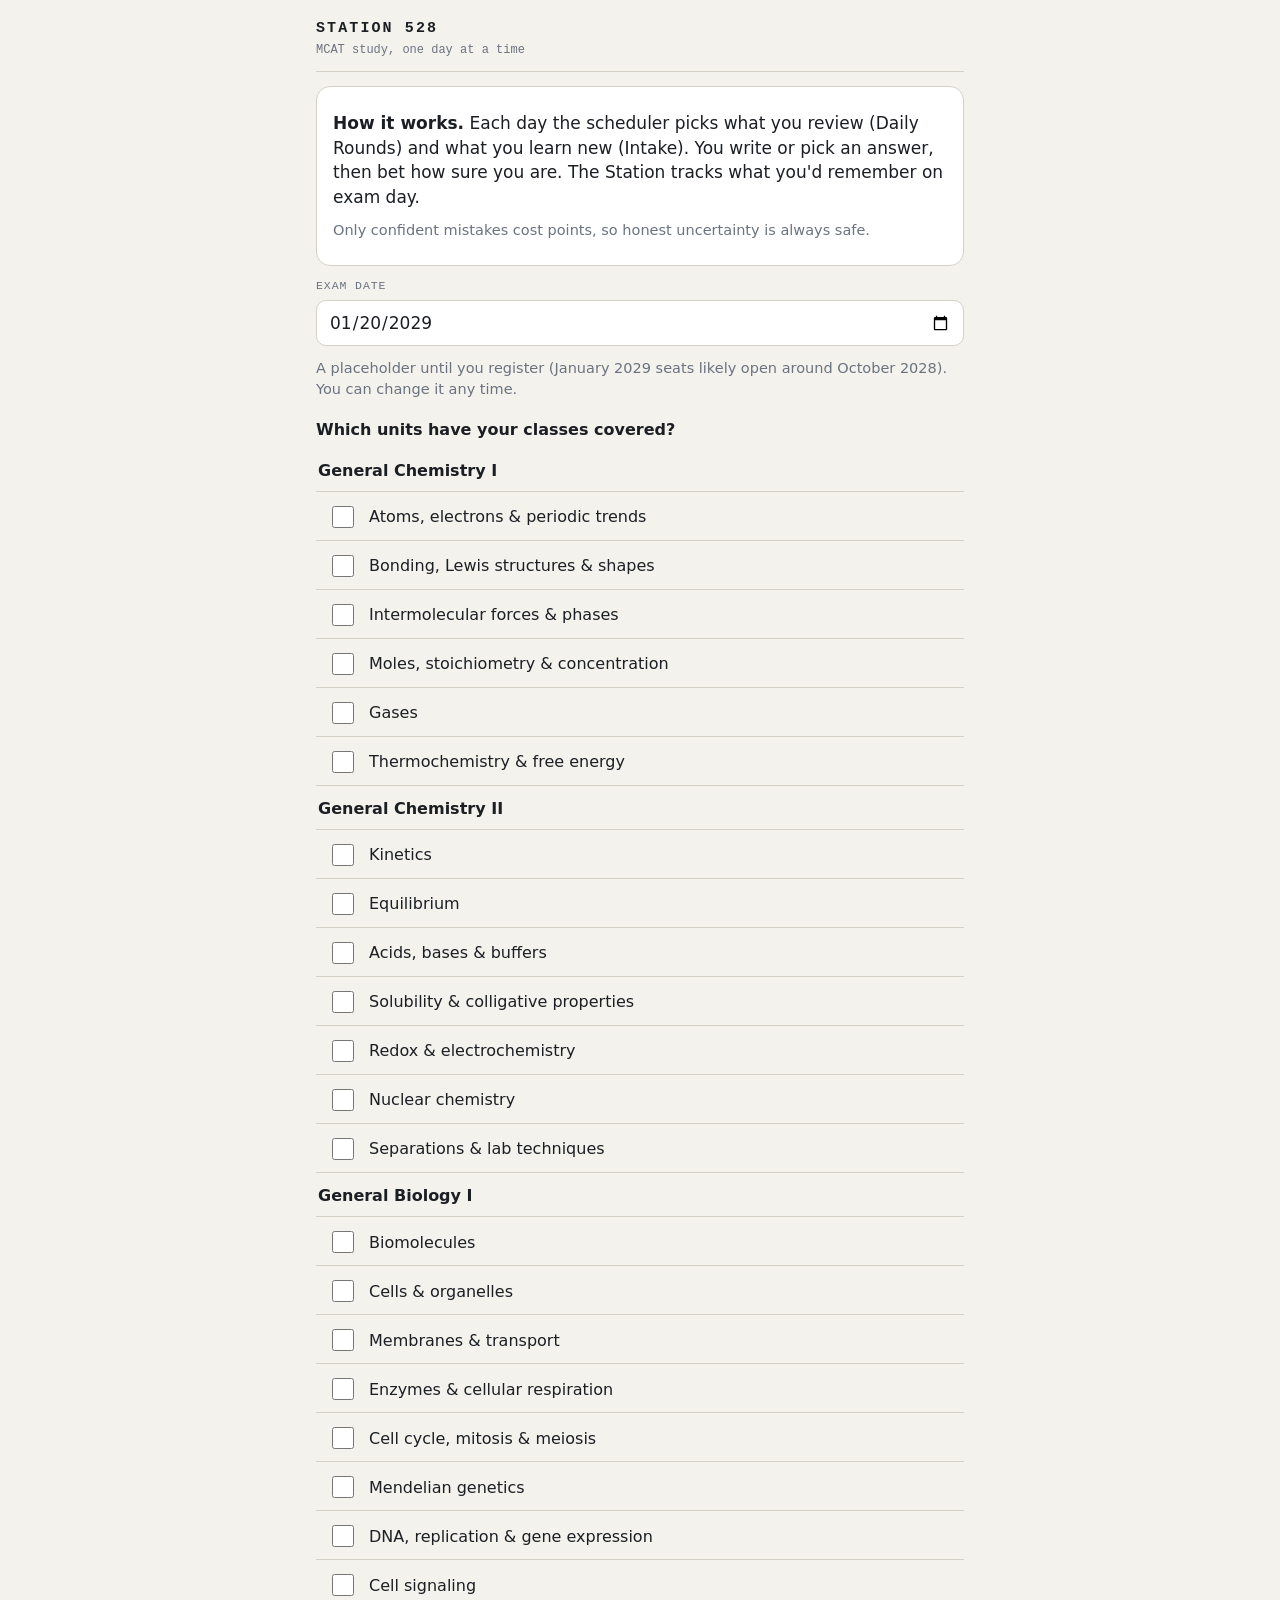
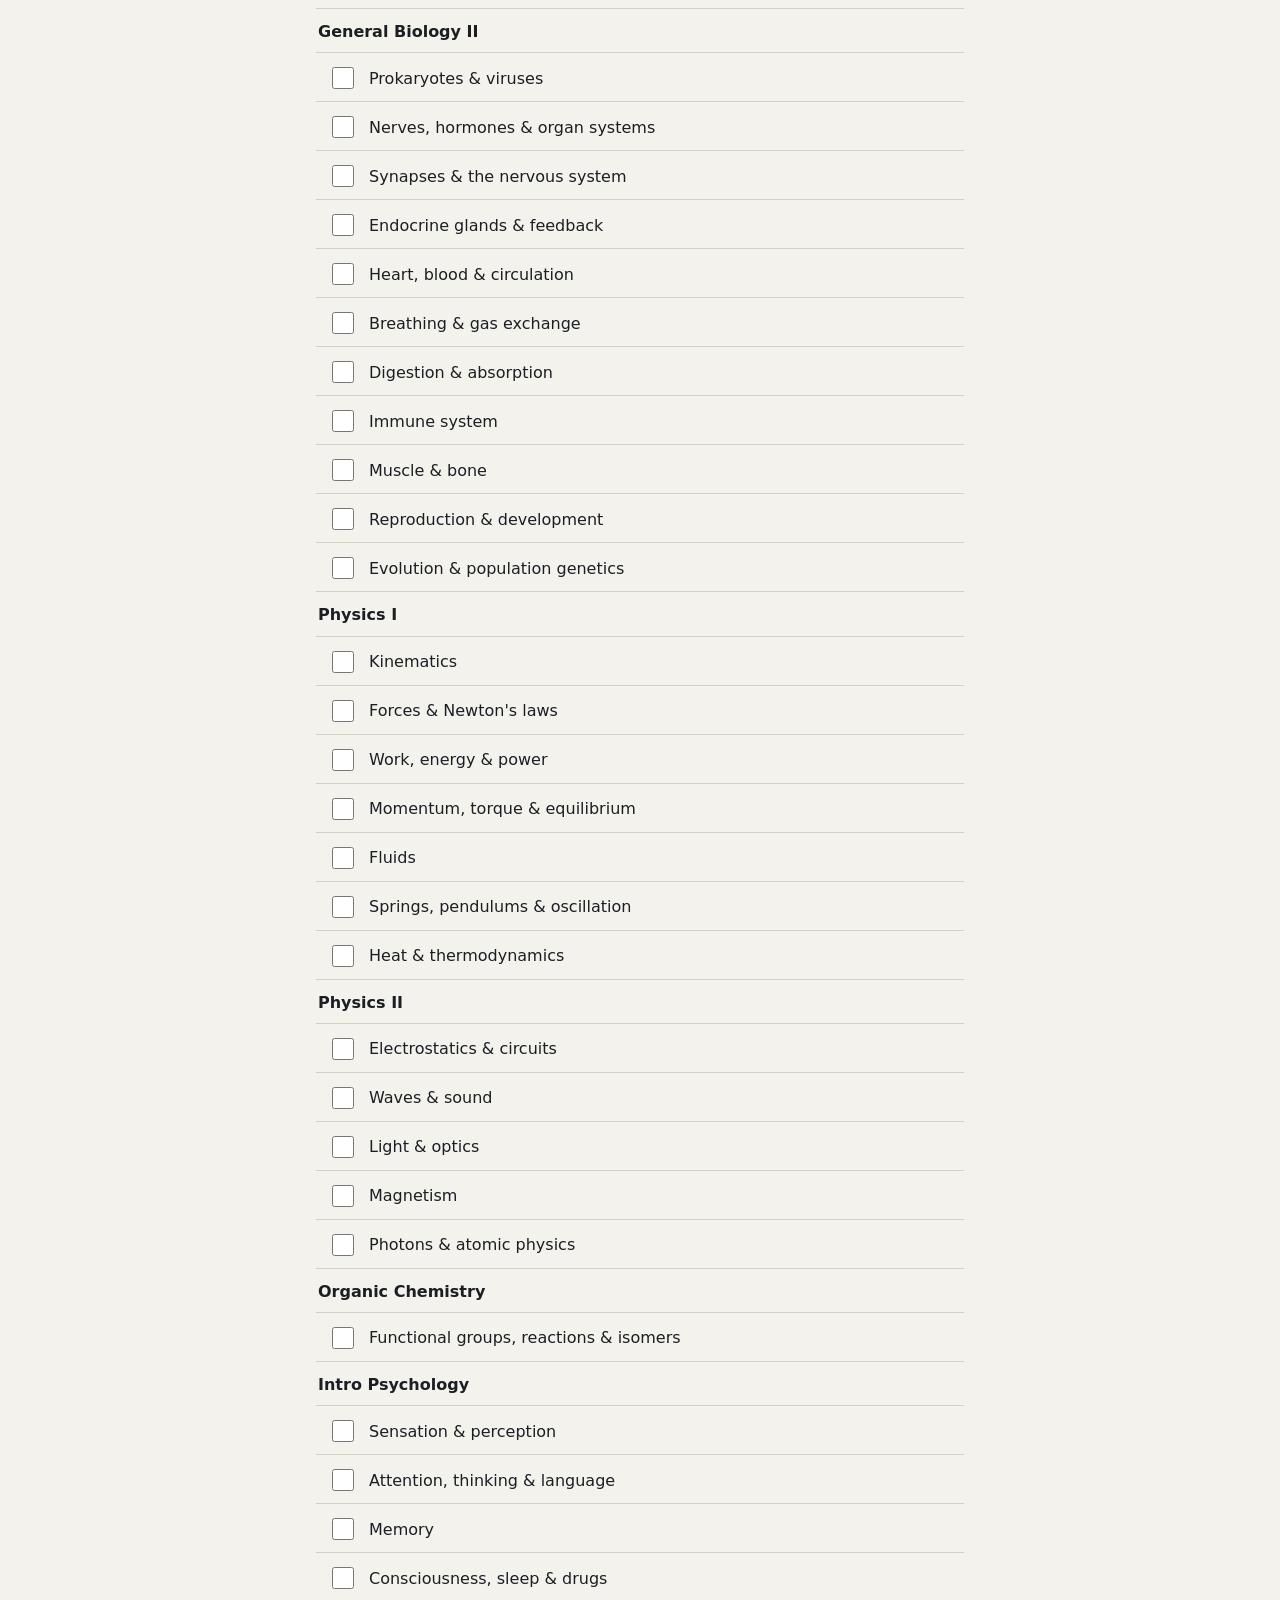
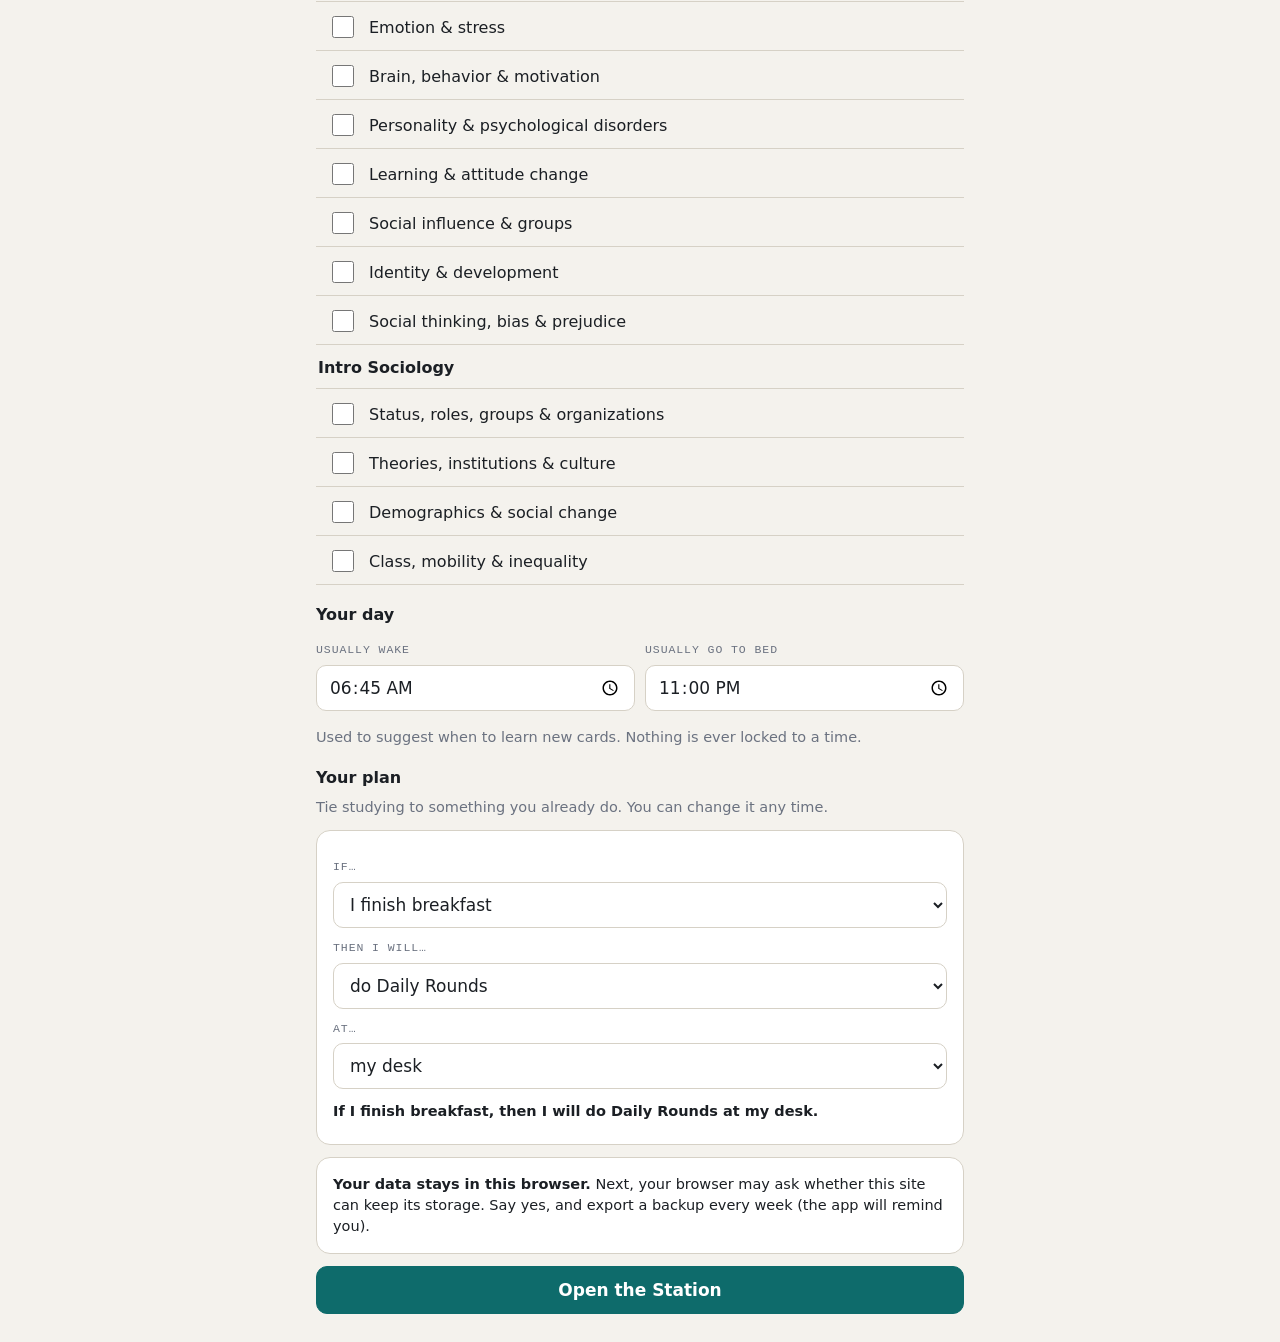
==== commit 989c47f6: "Station 528 v0.1.2: optional extra study, Psych/Soc deck - Extra study, offered once Rounds and Inta" ====
--- a/station-528/index.html
+++ b/station-528/index.html
@@ -232,6 +232,12 @@
 .sleepbtns { display: grid; grid-template-columns: repeat(3, 1fr); gap: 8px; margin-top: 2px; }
 .chart .grid { stroke: var(--rule); stroke-dasharray: 2 3; }
 .field select { width: 100%; min-width: 0; }
+.seg.seg4 { grid-template-columns: repeat(4, 1fr); }
+.seg.seg4 button { min-height: 44px; }
+.tpre { white-space: pre-wrap; word-break: break-word; font-family: var(--mono); font-size: 12px; line-height: 1.45; max-height: 60vh; overflow: auto; background: var(--panel2); border-radius: 10px; padding: 12px; margin-top: 8px; }
+.extra { margin: 14px 0 4px; padding: 12px 12px 4px; border: 1px dashed var(--rule); border-radius: 14px; }
+.extra > p { margin: 4px 0 8px; }
+.extra .task { margin: 8px 0; }
 
 </style>
 </head>
@@ -701,6 +707,9 @@
   { id: 'bio2', name: 'General Biology II' },
   { id: 'phys1', name: 'Physics I' },
   { id: 'phys2', name: 'Physics II' },
+  { id: 'orgo', name: 'Organic Chemistry' },
+  { id: 'psych', name: 'Intro Psychology' },
+  { id: 'soc', name: 'Intro Sociology' },
 ];
 const UNITS = [
   { id: 'c-atoms', course: 'chem1', name: 'Atoms, electrons & periodic trends', cat: '4E' },
@@ -747,6 +756,22 @@
   { id: 'p-light', course: 'phys2', name: 'Light & optics', cat: '4D' },
   { id: 'p-mag', course: 'phys2', name: 'Magnetism', cat: '4C' },
   { id: 'p-atomic', course: 'phys2', name: 'Photons & atomic physics', cat: '4E' },
+  { id: 'o-func', course: 'orgo', name: 'Functional groups, reactions & isomers', cat: '5D' },
+  { id: 'ps-sense', course: 'psych', name: 'Sensation & perception', cat: '6A' },
+  { id: 'ps-cog', course: 'psych', name: 'Attention, thinking & language', cat: '6B' },
+  { id: 'ps-mem', course: 'psych', name: 'Memory', cat: '6B' },
+  { id: 'ps-sleep', course: 'psych', name: 'Consciousness, sleep & drugs', cat: '6B' },
+  { id: 'ps-emo', course: 'psych', name: 'Emotion & stress', cat: '6C' },
+  { id: 'ps-brain', course: 'psych', name: 'Brain, behavior & motivation', cat: '7A' },
+  { id: 'ps-pers', course: 'psych', name: 'Personality & psychological disorders', cat: '7A' },
+  { id: 'ps-learn', course: 'psych', name: 'Learning & attitude change', cat: '7C' },
+  { id: 'ps-social', course: 'psych', name: 'Social influence & groups', cat: '7B' },
+  { id: 'ps-self', course: 'psych', name: 'Identity & development', cat: '8A' },
+  { id: 'ps-think', course: 'psych', name: 'Social thinking, bias & prejudice', cat: '8B' },
+  { id: 'so-interact', course: 'soc', name: 'Status, roles, groups & organizations', cat: '8C' },
+  { id: 'so-theory', course: 'soc', name: 'Theories, institutions & culture', cat: '9A' },
+  { id: 'so-demo', course: 'soc', name: 'Demographics & social change', cat: '9B' },
+  { id: 'so-ineq', course: 'soc', name: 'Class, mobility & inequality', cat: '10A' },
 ];
 const UNIT = Object.fromEntries(UNITS.map(u => [u.id, u]));
 /* The Station's eleven wings: the ten foundational concepts plus CARS. Short labels are this app's own. */
@@ -2637,11 +2662,562 @@
 });
 
 ;
+/* ==== content_sci3.js ==== */
+/* Science top-ups for the thinnest categories: amino acids and proteins (1A), metabolism (1D),
+   prokaryotes and viruses (2B), and organic chemistry basics (5D). Original items. */
+'use strict';
+
+/* ---------- Amino acids & proteins (1A) ---------- */
+C('b-mol', 'pi', 'At a pH above its isoelectric point, an amino acid carries a net:', ['Negative charge', 'Positive charge', 'Zero charge', 'Charge set only by its size'],
+  ['A net positive charge happens below the pI, when groups are protonated.', 'The net charge is zero only at the pI.', 'Charge depends on pH and pKa values, not size.'],
+  'Above the pI there are fewer protons, so groups lose H⁺ and the molecule becomes negative. This is why proteins move toward the + electrode in electrophoresis at high pH.', { cat: '1A', hy: true, cs: ['cs-aa-charge'] });
+C('b-mol', 'zwitterion', 'At pH 7.4, a simple amino acid such as alanine exists mainly as a:', ['Zwitterion: –NH₃⁺ and –COO⁻', 'Neutral molecule: –NH₂ and –COOH', 'Cation: –NH₃⁺ and –COOH', 'Anion: –NH₂ and –COO⁻'],
+  ['At pH 7.4 both groups are ionized, not neutral.', 'The carboxyl group (pKa about 2) has lost its proton at pH 7.4.', 'The amino group (pKa about 9 to 10) is still protonated at pH 7.4.'],
+  'Between the two pKa values, the carboxyl is deprotonated and the amino group protonated.', { cat: '1A', cs: ['cs-aa-charge'] });
+C('b-mol', 'his', 'Which amino acid\'s side chain has a pKa near 6, so it can gain or lose a proton near physiological pH (useful in enzyme active sites)?', ['Histidine', 'Lysine', 'Aspartate', 'Serine'],
+  ['Lysine\'s side chain pKa is about 10.5: almost always protonated at pH 7.4.', 'Aspartate\'s side chain pKa is about 3.9: almost always deprotonated.', 'Serine\'s hydroxyl is not acidic or basic at physiological pH.'],
+  'Histidine\'s imidazole ring shuttles protons in many enzymes and helps buffer hemoglobin.', { cat: '1A', hy: true, cs: ['cs-aa-class'] });
+C('b-mol', 'proline', 'Which amino acid often breaks α-helices because its side chain loops back to bond to the backbone nitrogen?', ['Proline', 'Alanine', 'Leucine', 'Glutamate'],
+  ['Alanine is one of the strongest helix formers.', 'Leucine readily forms helices.', 'Glutamate readily forms helices.'],
+  'Proline\'s ring locks the backbone angle and leaves no N–H to hydrogen-bond, so it kinks the chain.', { cat: '1A', cs: ['cs-aa-class'] });
+C('b-mol', 'core', 'In a water-soluble globular protein, which amino acids are most likely buried in the core?', ['Nonpolar ones such as leucine, valine and phenylalanine', 'Charged ones such as lysine, arginine and glutamate', 'Polar ones such as serine, threonine and asparagine', 'All kinds, spread evenly through the protein'],
+  ['Charged side chains are usually on the surface, interacting with water.', 'Polar side chains mostly sit on the surface too.', 'Folding sorts side chains by polarity.'],
+  'The hydrophobic effect drives folding: burying nonpolar side chains raises the entropy of surrounding water.', { cat: '1A', hy: true, cs: ['cs-protein-levels'] });
+C('b-mol', 'tertiary', 'Which interaction is part of tertiary structure but not secondary structure?', ['Side-chain interactions, such as salt bridges', 'Hydrogen bonds between backbone C=O and N–H groups', 'Peptide bonds joining neighboring amino acids', 'The sequence of amino acids in the chain'],
+  ['Backbone hydrogen bonds define secondary structure.', 'Peptide bonds make up primary structure.', 'The sequence is primary structure.'],
+  'Tertiary structure is the 3D fold of one chain, held by side-chain interactions and the hydrophobic effect.', { cat: '1A', cs: ['cs-protein-levels'] });
+C('b-mol', 'chaperone', 'Proteins that help other proteins fold correctly, without being part of the final structure, are:', ['Chaperones', 'Proteasomes', 'Ribosomes', 'Kinases'],
+  ['Proteasomes break down tagged proteins.', 'Ribosomes make the polypeptide chain.', 'Kinases add phosphate groups.'],
+  'Chaperones, such as heat shock proteins, keep chains from misfolding or clumping, especially under stress.', { cat: '1A' });
+
+/* ---------- Metabolism (1D) ---------- */
+C('b-energy', 'beta-ox', 'Where does β-oxidation of fatty acids take place?', ['Mitochondrial matrix', 'Cytosol', 'Smooth ER', 'Nucleus'],
+  ['Fatty acid synthesis happens in the cytosol.', 'The smooth ER makes lipids; it doesn\'t break fatty acids down for energy.', 'The nucleus holds DNA.'],
+  'Each round cuts off two carbons as acetyl-CoA and makes NADH and FADH₂.', { cat: '1D', hy: true, cs: ['cs-metab-site'] });
+C('b-energy', 'ppp', 'The main products of the pentose phosphate pathway are:', ['NADPH and ribose-5-phosphate', 'ATP and pyruvate', 'Acetyl-CoA and CO₂', 'Lactate and NAD⁺'],
+  ['ATP and pyruvate come from glycolysis.', 'Acetyl-CoA and CO₂ come from pyruvate dehydrogenase.', 'Lactate and NAD⁺ come from fermentation.'],
+  'NADPH is used for fatty acid synthesis and to fight oxidative damage; ribose-5-phosphate is used to make nucleotides.', { cat: '1D', hy: true });
+C('b-energy', 'ketone', 'During a long fast, the liver makes ketone bodies from:', ['Acetyl-CoA from fatty acid breakdown', 'Glucose taken up from the blood', 'Lactate released by muscle', 'Glycogen stored in the liver'],
+  ['Glucose is scarce during a fast; ketones spare it.', 'Lactate is recycled into glucose (the Cori cycle).', 'Liver glycogen runs out within about a day.'],
+  'The brain can use ketones for much of its energy during starvation, reducing its need for glucose.', { cat: '1D', cs: ['cs-fasting'] });
+C('b-energy', 'phosphorylase', 'Which enzyme breaks glycogen down into glucose-1-phosphate?', ['Glycogen phosphorylase', 'Glycogen synthase', 'Hexokinase', 'Glucose-6-phosphatase'],
+  ['Glycogen synthase builds glycogen.', 'Hexokinase phosphorylates free glucose.', 'Glucose-6-phosphatase removes the phosphate from glucose-6-phosphate so the liver can release glucose.'],
+  'Glucagon and epinephrine activate glycogen phosphorylase; insulin favors glycogen synthase.', { cat: '1D', hy: true, cs: ['cs-glycogen'] });
+C('b-energy', 'insulin', 'Insulin promotes which process?', ['Glycogen synthesis', 'Gluconeogenesis', 'Breakdown of stored fat', 'Ketone body production'],
+  ['Gluconeogenesis is driven by glucagon and cortisol.', 'Insulin inhibits fat breakdown and promotes fat storage.', 'Insulin suppresses ketogenesis.'],
+  'Insulin is the fed-state hormone: it moves glucose into cells and promotes storage as glycogen and fat.', { cat: '1D', hy: true, cs: ['cs-fasting'] });
+C('b-energy', 'cori', 'In the Cori cycle, lactate made by working muscle is:', ['Carried to the liver and converted back to glucose', 'Burned by the muscle in the citric acid cycle', 'Excreted by the kidneys', 'Stored as glycogen in the muscle'],
+  ['During intense work the muscle exports lactate rather than oxidizing it.', 'Little lactate is lost in urine.', 'Muscle sends lactate to the liver rather than storing it.'],
+  'The liver uses gluconeogenesis to return glucose to the muscle, at an ATP cost paid by the liver.', { cat: '1D', sk: 2, cs: ['cs-fasting'] });
+C('b-energy', 'glucagon', 'Which hormone stimulates the liver to make new glucose during fasting?', ['Glucagon', 'Insulin', 'Oxytocin', 'Calcitonin'],
+  ['Insulin lowers blood glucose.', 'Oxytocin acts in childbirth and milk release.', 'Calcitonin lowers blood calcium.'],
+  'Glucagon from pancreatic α cells drives gluconeogenesis and glycogen breakdown in the liver.', { cat: '1D', cs: ['cs-fasting'] });
+
+/* ---------- Prokaryotes & viruses (2B) ---------- */
+C('b-prok', 'fission', 'Bacteria reproduce mainly by:', ['Binary fission', 'Mitosis', 'Meiosis', 'Budding off viruses'],
+  ['Mitosis needs a nucleus and spindle apparatus, which bacteria lack.', 'Bacteria do not make gametes by meiosis.', 'Viruses are not how bacteria reproduce.'],
+  'The circular chromosome is copied and the cell splits in two; under good conditions this can take about 20 minutes.', { cat: '2B' });
+C('b-prok', 'endospore', 'Some bacteria, such as Clostridium and Bacillus, survive boiling and drying by forming:', ['Endospores', 'Capsules', 'Plasmids', 'Pili'],
+  ['A capsule protects against immune cells and drying, but not boiling.', 'Plasmids are extra DNA, not survival structures.', 'Pili are for attachment and DNA transfer.'],
+  'Endospores are dormant, tough structures that can germinate when conditions improve.', { cat: '2B' });
+C('b-prok', 'flagellum', 'How does a bacterial flagellum differ from a eukaryotic one?', ['It is made of flagellin and spins like a rotary motor', 'It is built of microtubules in a 9 + 2 pattern', 'It is powered directly by ATP hydrolysis along its length', 'It whips back and forth'],
+  ['The 9 + 2 microtubule pattern is the eukaryotic flagellum.', 'The bacterial motor is driven by the flow of H⁺ ions across the membrane.', 'Eukaryotic flagella whip; bacterial ones rotate.'],
+  'A convergent solution to movement: same job, very different structure.', { cat: '2B' });
+C('b-prok', 'resistance', 'Antibiotic resistance genes often spread quickly between different bacteria because they:', ['Sit on plasmids that can pass from cell to cell by conjugation', 'Are created in bacteria by exposure to the antibiotic itself', 'Are passed only from parent to daughter cells', 'Are handed to bacteria by the patient\'s own immune cells'],
+  ['Antibiotics select for resistance; they do not create the genes.', 'Horizontal transfer lets genes jump between unrelated bacteria.', 'Human cells do not hand genes to bacteria.'],
+  'Horizontal gene transfer (conjugation, transformation, transduction) plus selection by antibiotic use drives resistance.', { cat: '2B', sk: 2, cs: ['cs-gene-transfer'] });
+C('b-prok', 'prion', 'Prions cause disease by:', ['Converting normal proteins into a misfolded form', 'Inserting their DNA into the host genome', 'Reverse-transcribing their RNA', 'Producing toxins like bacteria do'],
+  ['Prions have no DNA.', 'Prions have no RNA; that is a retrovirus.', 'Prions are proteins only; they make nothing.'],
+  'The misfolded protein, rich in β-sheets, templates further misfolding and builds up in the brain.', { cat: '2B' });
+
+/* ---------- Organic chemistry basics (5D) ---------- */
+C('o-func', 'nucleophile', 'A nucleophile is a species that:', ['Donates an electron pair to form a new bond', 'Accepts an electron pair to form a new bond', 'Always carries a positive charge', 'Donates a proton'],
+  ['Accepting an electron pair makes something an electrophile.', 'Nucleophiles are electron-rich, often neutral or negative.', 'Donating a proton is what an acid does.'],
+  'Nucleophiles ("nucleus-loving") seek positive or electron-poor centers, such as a carbonyl carbon.', { hy: true, cs: ['cs-nuc-elec'] });
+C('o-func', 'sn2', 'An SN2 reaction at a chiral carbon gives:', ['Inversion of configuration', 'Retention of configuration', 'A racemic mixture', 'No reaction at chiral carbons'],
+  ['Retention is not what backside attack gives.', 'A racemic mixture comes from SN1, through a flat carbocation.', 'SN2 works at chiral carbons, especially primary and secondary ones.'],
+  'The nucleophile attacks from the side opposite the leaving group in one step, flipping the molecule like an umbrella in wind.', { hy: true, cs: ['cs-sn'] });
+C('o-func', 'sn1', 'Which substrate reacts fastest by the SN1 mechanism?', ['A tertiary alkyl halide', 'A primary alkyl halide', 'A methyl halide', 'A vinyl halide'],
+  ['A primary carbocation is very unstable, so SN1 is slow.', 'A methyl carbocation is the least stable.', 'A vinyl carbocation is very unstable.'],
+  'SN1 goes through a carbocation; more alkyl groups stabilize it (tertiary > secondary > primary).', { hy: true, cs: ['cs-sn'] });
+C('o-func', 'carbonyl', 'Where do nucleophiles attack a carbonyl group, and why?', ['At the carbon, because oxygen pulls electron density away from it', 'At the oxygen, because its lone pairs make it electron-rich', 'At the α-hydrogen, because that hydrogen is somewhat acidic', 'Nowhere, because carbonyl groups are too stable to react'],
+  ['Electron-rich sites attract electrophiles, not nucleophiles.', 'Bases remove α-hydrogens; nucleophiles attack the carbon.', 'Carbonyls are among the most reactive groups in biology.'],
+  'The C=O bond is polarized (C δ+, O δ−), which makes the carbon electrophilic.', { hy: true, cs: ['cs-nuc-elec'] });
+C('o-func', 'acidity', 'Which is the most acidic?', ['A carboxylic acid', 'An alcohol', 'An alkane', 'An amine'],
+  ['Alcohols (pKa about 16) are much weaker acids.', 'Alkanes (pKa about 50) are essentially not acidic.', 'Amines act as bases; their N–H is a very weak acid.'],
+  'The carboxylate ion is stabilized by resonance, spreading the negative charge over two oxygens (pKa about 4 to 5).', { cs: ['cs-acidity-org'] });
+C('o-func', 'ester-hyd', 'Hydrolyzing an ester with acid and water gives:', ['A carboxylic acid and an alcohol', 'An aldehyde and an alcohol', 'An amide and water', 'Two alcohols'],
+  ['Aldehydes don\'t come from simple ester hydrolysis.', 'Amides form from amines, not water.', 'Only one product is an alcohol.'],
+  'Ester hydrolysis reverses esterification. In base it is saponification, which gives a carboxylate salt (soap from fats).', { hy: true });
+C('o-func', 'amide', 'Why are amides, such as peptide bonds, less reactive than esters?', ['Resonance from nitrogen\'s lone pair makes the carbonyl carbon less electrophilic', 'Nitrogen is more electronegative than oxygen, so it holds electrons tighter', 'Amides have no carbonyl group for a nucleophile to attack', 'Amides carry a charge that repels incoming nucleophiles'],
+  ['Nitrogen is less electronegative than oxygen, which is why it donates its lone pair so well.', 'Amides do have a carbonyl group.', 'Amides are neutral.'],
+  'That same resonance makes the peptide bond planar and rigid.', { sk: 2 });
+C('o-func', 'enantiomers', 'Enantiomers have:', ['Identical physical properties except opposite optical rotation', 'Different boiling and melting points from each other', 'Different molecular formulas despite a similar structure', 'Mirror-image shapes that can be stacked exactly on each other'],
+  ['Enantiomers share boiling points, melting points and solubility.', 'All stereoisomers share a molecular formula.', 'Enantiomers are non-superimposable mirror images.'],
+  'They can still behave differently with other chiral molecules, such as enzymes and receptors.', { hy: true, cs: ['cs-isomers'] });
+C('o-func', 'diastereomers', 'Two stereoisomers that are not mirror images of each other are:', ['Diastereomers', 'Enantiomers', 'Constitutional isomers', 'Identical'],
+  ['Enantiomers are mirror images.', 'Constitutional isomers have different connectivity, so they aren\'t stereoisomers.', 'Stereoisomers are different compounds.'],
+  'Diastereomers, such as cis/trans isomers, have different physical properties and can be separated by ordinary methods.', { cs: ['cs-isomers'] });
+C('o-func', 'pcc', 'Oxidizing a primary alcohol with a mild oxidant such as PCC gives:', ['An aldehyde', 'A ketone', 'A carboxylic acid', 'An alkane'],
+  ['Ketones come from oxidizing secondary alcohols.', 'Strong oxidants such as chromic acid take a primary alcohol all the way to a carboxylic acid.', 'An alkane would be a reduction.'],
+  'PCC stops at the aldehyde because it is used without water.', { hy: true });
+
+;
+/* ==== content_ps.js ==== */
+/* Psychology & sociology (foundational concepts 6–10). Original items written for this app;
+   AAMC category codes are tags only. Mostly scenario questions, as on the real section. */
+'use strict';
+
+/* ---------- Sensation & perception (6A) ---------- */
+T('ps-sense', 'weber', 'The rule that the just-noticeable difference is a constant fraction of the original stimulus is called ___.', ['weber\'s law', 'webers law', 'weber law'],
+  'Weber\'s law: ΔI / I = k. If you can just tell 100 g from 102 g, you would need about 4 g of difference to notice a change from 200 g.', { hy: true, cs: ['cs-psychophysics'] });
+G('ps-sense', 'g-jnd', 'Weber\'s law', rnd => {
+  const I0 = pickR(rnd, [50, 100, 200]), k = pickR(rnd, [0.02, 0.04, 0.05]), m = pickR(rnd, [2, 3, 4]);
+  const d0 = +(k * I0).toFixed(2), I1 = I0 * m, v = k * I1;
+  return { prompt: `Someone can just tell a ${I0} g weight from a ${I0 + d0} g weight. By Weber's law, what is the just-noticeable difference for a ${I1} g weight, in g?`, value: v, tolPct: 2, unit: 'g',
+    expl: `k = ΔI / I = ${d0} / ${I0} = ${k}. For ${I1} g: ΔI = ${k} × ${I1} = ${sig(v)} g.`, hint: 'ΔI / I = k' };
+}, { sk: 2, cs: ['cs-psychophysics'] });
+C('ps-sense', 'sdt-fa', 'A radiologist reports a tumor on a scan when there is none. In signal detection theory, this is a:', ['False alarm', 'Miss', 'Hit', 'Correct rejection'],
+  ['A miss is failing to report a signal that is there.', 'A hit is correctly reporting a signal that is there.', 'A correct rejection is correctly reporting that no signal is there.'],
+  'Signal detection theory crosses signal present or absent with "yes" or "no": hit, miss, false alarm, correct rejection.', { hy: true, cs: ['cs-sdt'] });
+C('ps-sense', 'sdt-crit', 'A lifeguard decides to respond to any splash that might be a swimmer in trouble. In signal detection terms, the lifeguard has adopted:', ['A liberal criterion', 'A conservative criterion', 'Greater sensitivity (d′)', 'A lower absolute threshold'],
+  ['A conservative criterion means saying "yes" only when sure: fewer false alarms but more misses.', 'Sensitivity is how well signal can be told from noise; it doesn\'t change with a decision rule.', 'The absolute threshold is a sensory limit, not a choice about how to respond.'],
+  'A liberal criterion trades more false alarms for fewer misses, which makes sense when a miss is costly.', { sk: 2, cs: ['cs-sdt'] });
+C('ps-sense', 'adaptation', 'After a few minutes you no longer notice the smell of your own kitchen, because the receptors respond less to an unchanging stimulus. This is:', ['Sensory adaptation', 'Habituation', 'Top-down processing', 'Perceptual constancy'],
+  ['Habituation is a learned drop in a behavioral response, not receptors firing less.', 'Top-down processing is using expectations to interpret input.', 'Perceptual constancy is seeing an object as unchanged despite changing input, such as size with distance.'],
+  'Adaptation happens at the sense organ; habituation is a simple form of learning in the nervous system.', { cs: ['cs-adapt-habit'] });
+C('ps-sense', 'topdown', 'You read a smudged word correctly because the sentence around it tells you what it should be. This is:', ['Top-down processing', 'Bottom-up processing', 'Feature detection', 'Sensory adaptation'],
+  ['Bottom-up processing builds a percept from the raw features alone, which the smudge hides.', 'Feature detectors respond to lines and edges; they can\'t use sentence meaning.', 'Adaptation is a reduced response to an unchanging stimulus.'],
+  'Top-down processing uses knowledge, context and expectation to interpret what the senses deliver.', { hy: true, cs: ['cs-processing'] });
+C('ps-sense', 'gestalt', 'You see four dots that sit close together as one group and two dots farther away as another. Which Gestalt principle is this?', ['Proximity', 'Similarity', 'Closure', 'Continuity'],
+  ['Similarity groups items that look alike, such as the same color or shape.', 'Closure fills in gaps to see a complete figure.', 'Continuity favors smooth, continuous lines over sharp turns.'],
+  'Gestalt principles describe how we organize parts into wholes; proximity groups things that are near each other.', { cs: ['cs-gestalt'] });
+C('ps-sense', 'place', 'According to place theory, how does the ear code the pitch of a high-frequency sound?', ['By which part of the basilar membrane vibrates most', 'By how fast the auditory nerve fires in step with the sound', 'By how loud the sound is', 'By which semicircular canal is stimulated'],
+  ['Matching firing rate to frequency is frequency (temporal) theory, which works for low pitches.', 'Loudness is coded by how many neurons fire and how fast, not pitch.', 'Semicircular canals sense head rotation (balance), not sound.'],
+  'High frequencies peak near the base of the cochlea, where the membrane is narrow and stiff; low frequencies peak near the apex.', { hy: true });
+C('ps-sense', 'rods', 'Which statement about rods is correct?', ['They work in dim light but do not detect color', 'They are packed most densely in the fovea', 'They come in three types for red, green and blue', 'They give the sharpest detailed vision'],
+  ['The fovea is almost all cones.', 'That describes cones.', 'Cones in the fovea give the highest acuity.'],
+  'Rods are very sensitive and pool their signals, which helps in dim light but blurs detail. Cones give color and sharp vision in bright light.', { cs: ['cs-photoreceptor'] });
+
+/* ---------- Attention, thinking & language (6B) ---------- */
+C('ps-cog', 'cocktail', 'At a noisy party you suddenly notice your name in a conversation you weren\'t listening to. This shows:', ['The cocktail party effect', 'Inattentional blindness', 'Change blindness', 'Divided attention'],
+  ['Inattentional blindness is failing to notice something unexpected while attending elsewhere.', 'Change blindness is missing a change in a scene.', 'Divided attention is doing two tasks at once.'],
+  'Unattended input is still processed somewhat, especially when it is personally important, which strict early-filter models of attention couldn\'t explain.', { cs: ['cs-attention'] });
+C('ps-cog', 'object-perm', 'A 10-month-old searches for a toy after watching it get hidden under a blanket. In Piaget\'s terms, the baby has developed:', ['Object permanence', 'Conservation', 'Abstract reasoning', 'Egocentrism'],
+  ['Conservation arrives in the concrete operational stage, around ages 7 to 11.', 'Abstract reasoning is the formal operational stage, around age 12 and up.', 'Egocentrism is a limit of preoperational thinking, not an achievement.'],
+  'Object permanence, knowing that things still exist when out of sight, develops during the sensorimotor stage (birth to about 2).', { hy: true, cs: ['cs-piaget'] });
+C('ps-cog', 'preop', 'A 5-year-old insists a tall thin glass holds more juice than a short wide one, even after watching the same juice poured from one to the other. Which Piaget stage fits?', ['Preoperational', 'Sensorimotor', 'Concrete operational', 'Formal operational'],
+  ['The sensorimotor stage (0 to 2) is about learning through senses and movement.', 'Concrete operational children understand conservation.', 'The formal operational stage brings abstract, hypothetical reasoning.'],
+  'Failing at conservation is the classic sign of the preoperational stage (about 2 to 7), along with egocentrism and symbolic play.', { hy: true, sk: 2, cs: ['cs-piaget'] });
+C('ps-cog', 'availability', 'After seeing news coverage of plane crashes, someone judges flying more dangerous than driving. This reflects:', ['The availability heuristic', 'The representativeness heuristic', 'Confirmation bias', 'Belief perseverance'],
+  ['Representativeness is judging by how well something matches a prototype.', 'Confirmation bias is seeking information that supports what you already believe.', 'Belief perseverance is keeping a belief after its basis is discredited.'],
+  'Vivid, recent examples come to mind easily, so we overestimate how often they happen.', { hy: true, cs: ['cs-heuristics'] });
+C('ps-cog', 'represent', 'Told that Sam is quiet and loves poetry, people guess he is more likely a poetry professor than a truck driver, though truck drivers far outnumber poetry professors. This is:', ['The representativeness heuristic', 'The availability heuristic', 'The framing effect', 'Anchoring'],
+  ['Availability is judging by how easily examples come to mind.', 'Framing is a choice changing with how options are worded.', 'Anchoring is sticking too close to a first number.'],
+  'Judging by resemblance to a stereotype leads people to ignore base rates.', { sk: 2, cs: ['cs-heuristics'] });
+C('ps-cog', 'fixedness', 'Someone needs a screwdriver and never thinks to use a coin, because coins are for money. This is:', ['Functional fixedness', 'Mental set', 'Confirmation bias', 'Insight'],
+  ['Mental set is sticking with a strategy that worked before.', 'Confirmation bias is favoring information that supports a belief.', 'Insight is a sudden realization of a solution: the opposite of being stuck.'],
+  'Functional fixedness is seeing objects only in their usual use.', { cs: ['cs-problem-solving'] });
+C('ps-cog', 'broca', 'A patient understands speech but speaks slowly, with great effort, in short broken phrases. Which area is most likely damaged?', ['Broca\'s area, in the frontal lobe', 'Wernicke\'s area, in the temporal lobe', 'The arcuate fasciculus', 'The occipital lobe'],
+  ['Wernicke\'s damage gives fluent speech that makes little sense, with poor comprehension.', 'Damage there gives conduction aphasia: trouble repeating phrases.', 'The occipital lobe handles vision.'],
+  'Broca\'s (expressive) aphasia: comprehension largely spared, production impaired.', { hy: true, cs: ['cs-aphasia'] });
+C('ps-cog', 'whorf', 'The idea that the language you speak shapes how you think and perceive is the:', ['Sapir–Whorf hypothesis (linguistic relativity)', 'Nativist theory of language', 'Learning (behaviorist) theory of language', 'Interactionist theory of language'],
+  ['Nativist theory (Chomsky) says humans have an inborn capacity for grammar.', 'Learning theory (Skinner) says language is shaped by reinforcement.', 'Interactionist theory says biology and social interaction together drive language learning.'],
+  'The strong version (language determines thought) is rejected; a weaker version (language influences thought) has some support.', { cs: ['cs-language'] });
+C('ps-cog', 'goed', 'Young children say "goed" and "mouses", forms they have almost never heard adults use. This is evidence against which view?', ['Language is learned mainly by imitating and being reinforced', 'Children apply grammatical rules they have worked out', 'Humans have an inborn capacity for language', 'Language and thought influence each other'],
+  ['Overregularizing is exactly what applying a rule looks like.', 'Rule-finding fits nativist ideas well.', 'This error says nothing against linguistic relativity.'],
+  'Imitation and reinforcement can\'t easily explain forms no one models. Overregularization suggests children extract rules, a point for nativist and interactionist views.', { sk: 2, cs: ['cs-language'] });
+
+/* ---------- Memory (6B) ---------- */
+C('ps-mem', 'iconic', 'A visual image held for less than a second as a nearly exact copy is in:', ['Sensory (iconic) memory', 'Short-term memory', 'Working memory\'s phonological loop', 'Long-term memory'],
+  ['Short-term memory lasts up to about half a minute and holds few items.', 'The phonological loop holds sounds and words, not visual images.', 'Long-term memory lasts much longer and is not an exact copy.'],
+  'Sensory memory is brief and large; attention moves a little of it into short-term memory.', { cs: ['cs-memory-stores'] });
+T('ps-mem', 'chunking', 'Remembering 1-9-4-5-2-0-0-1 as two years, 1945 and 2001, is called ___.', ['chunking'],
+  'Chunking groups items into meaningful units, getting more into short-term memory\'s limited capacity (about 7 ± 2 items).', { cs: ['cs-memory-stores'] });
+C('ps-mem', 'primacy', 'People recalling a list remember the first items well because they had time to rehearse them into long-term memory. This is:', ['The primacy effect', 'The recency effect', 'The spacing effect', 'Proactive interference'],
+  ['The recency effect is good recall of the last items, still in short-term memory.', 'The spacing effect is that spread-out study beats cramming.', 'Proactive interference is old learning disrupting new learning.'],
+  'Together, primacy and recency make the U-shaped serial position curve.', { cs: ['cs-serial-position'] });
+C('ps-mem', 'retroactive', 'After learning a new phone number, you can\'t recall your old one. This is:', ['Retroactive interference', 'Proactive interference', 'Decay', 'Encoding failure'],
+  ['Proactive interference runs the other way: old learning blocks new.', 'Decay is fading from disuse with time, not disruption by new learning.', 'Encoding failure means the old number was never stored.'],
+  'Retro = backward: new learning interferes with recalling older information.', { hy: true, cs: ['cs-interference'] });
+C('ps-mem', 'procedural', 'You can ride a bike but can\'t explain exactly how you balance. This skill is stored as:', ['Procedural (implicit) memory', 'Episodic memory', 'Semantic memory', 'Flashbulb memory'],
+  ['Episodic memory is for personal events.', 'Semantic memory is for facts and meanings.', 'Flashbulb memories are vivid memories of emotional events.'],
+  'Implicit memories show in performance without conscious recall; they rely more on the basal ganglia and cerebellum than the hippocampus.', { hy: true, cs: ['cs-memory-types'] });
+C('ps-mem', 'hm', 'After his hippocampi were removed, patient H.M.:', ['Couldn\'t form new memories of facts and events, but could learn new motor skills', 'Lost all memories of his life before surgery but could form new ones', 'Could not hold anything in short-term memory, even for a few seconds', 'Could still form new memories of facts but could no longer learn motor skills'],
+  ['His loss of older memories was limited, mostly the years just before surgery.', 'His short-term memory worked normally.', 'He improved at mirror tracing over days without remembering practicing.'],
+  'H.M. had anterograde amnesia for declarative memory. Procedural learning does not depend on the hippocampus.', { hy: true, sk: 2, cs: ['cs-memory-types'] });
+C('ps-mem', 'misinfo', 'Witnesses asked how fast cars were going when they "smashed" (rather than "hit") later report broken glass that wasn\'t there. This shows:', ['The misinformation effect', 'Mood-congruent memory', 'The spacing effect', 'The primacy effect'],
+  ['Mood-congruent memory is recalling memories that match your current mood.', 'The spacing effect is about study timing.', 'The primacy effect is good recall of first items in a list.'],
+  'Memory is reconstructive: wording and information given after an event can change what people remember.', { hy: true });
+C('ps-mem', 'context', 'Divers who learned words underwater recalled them better underwater than on land. This is:', ['Context-dependent memory', 'State-dependent memory', 'Mood-congruent memory', 'Priming'],
+  ['State-dependent memory depends on internal state, such as mood or a drug.', 'Mood-congruent memory is recalling memories that match your current mood.', 'Priming is earlier exposure to a stimulus shaping a later response.'],
+  'Retrieval works best when cues at recall match those at encoding (encoding specificity).', { cs: ['cs-retrieval-cues'] });
+C('ps-mem', 'ltp', 'The lasting strengthening of a synapse after repeated stimulation, thought to underlie learning, is:', ['Long-term potentiation', 'Synaptic pruning', 'Habituation', 'Neurogenesis'],
+  ['Pruning removes unused synapses.', 'Habituation is a drop in response to a repeated stimulus.', 'Neurogenesis is the birth of new neurons.'],
+  'In long-term potentiation, stimulated synapses respond more strongly; it is well studied in the hippocampus.', { cat: '6B' });
+
+/* ---------- Consciousness, sleep & drugs (6B) ---------- */
+C('ps-sleep', 'rem', 'Which sleep stage has rapid eye movements, vivid dreams, and near-paralysis of skeletal muscles?', ['REM sleep', 'Stage N1', 'Stage N2', 'Stage N3'],
+  ['N1 is light sleep with theta waves.', 'N2 has sleep spindles and K-complexes.', 'N3 is deep slow-wave sleep with delta waves.'],
+  'REM is "paradoxical sleep": the EEG looks almost awake while the body is nearly paralyzed.', { hy: true, cs: ['cs-sleep'] });
+C('ps-sleep', 'delta', 'Delta waves dominate the EEG during:', ['Stage N3 (slow-wave sleep)', 'REM sleep', 'Relaxed wakefulness with eyes closed', 'Stage N1'],
+  ['REM looks like waking beta activity.', 'Relaxed wakefulness shows alpha waves.', 'N1 shows theta waves.'],
+  'N3 is the deepest sleep; sleepwalking and night terrors happen here.', { cs: ['cs-sleep'] });
+C('ps-sleep', 'n2', 'Sleep spindles and K-complexes mark which stage?', ['N2', 'N1', 'N3', 'REM'],
+  ['N1 is the brief transition into sleep, with theta waves.', 'N3 is defined by slow delta waves.', 'REM shows fast, low-voltage activity.'],
+  'Adults spend about half the night in N2.', { cs: ['cs-sleep'] });
+C('ps-sleep', 'beta', 'An alert, awake person concentrating on a problem shows mostly which brain waves?', ['Beta', 'Alpha', 'Theta', 'Delta'],
+  ['Alpha waves appear when awake but relaxed, often with eyes closed.', 'Theta waves appear in drowsiness and N1.', 'Delta waves appear in deep N3 sleep.'],
+  'From alert to deep sleep, waves get slower and larger: beta, alpha, theta, delta.', { cs: ['cs-sleep'] });
+C('ps-sleep', 'scn', 'Which structure is the body\'s master clock, setting circadian rhythms from light information from the eyes?', ['The suprachiasmatic nucleus of the hypothalamus', 'The pineal gland in the center of the brain', 'The pons, in the brainstem below the midbrain', 'The amygdala, deep in the temporal lobe'],
+  ['The pineal gland releases melatonin under the master clock\'s control.', 'The pons helps generate REM sleep.', 'The amygdala handles fear and emotion.'],
+  'Light reaches the SCN through the retina; darkness lets it signal the pineal gland to release melatonin.', { hy: true });
+C('ps-sleep', 'narcolepsy', 'Sudden attacks of sleep during the day, sometimes with sudden loss of muscle tone, describe:', ['Narcolepsy', 'Insomnia', 'Sleep apnea', 'Somnambulism'],
+  ['Insomnia is persistent trouble falling or staying asleep.', 'Sleep apnea is breathing that stops repeatedly during sleep.', 'Somnambulism is sleepwalking, during N3.'],
+  'Narcolepsy can bring REM straight into wakefulness; the loss of muscle tone is called cataplexy.', { cs: ['cs-sleep-disorders'] });
+C('ps-sleep', 'depressant', 'Alcohol and benzodiazepines are both:', ['Depressants that boost the inhibitory effect of GABA', 'Stimulants that raise dopamine and norepinephrine', 'Opioids that act on endorphin receptors', 'Hallucinogens that act on serotonin receptors'],
+  ['Stimulants include caffeine, cocaine and amphetamines.', 'Opioids include morphine, heroin and fentanyl.', 'Hallucinogens include LSD and psilocybin.'],
+  'Combining depressants is dangerous because their effects on breathing add up.', { hy: true, cs: ['cs-drugs'] });
+C('ps-sleep', 'reward', 'Most addictive drugs raise dopamine in which pathway?', ['The mesolimbic pathway, from the ventral tegmental area to the nucleus accumbens', 'The nigrostriatal pathway, from the substantia nigra to the striatum', 'The corticospinal tract, from the motor cortex to the spinal cord', 'The optic tract, from the eyes toward the thalamus'],
+  ['The nigrostriatal pathway controls movement; its loss causes Parkinson\'s disease.', 'The corticospinal tract carries motor commands to the spinal cord.', 'The optic tract carries visual signals.'],
+  'This "reward pathway" reinforces behaviors, which is how drugs can hijack learning.', { hy: true });
+
+/* ---------- Emotion & stress (6C) ---------- */
+C('ps-emo', 'james-lange', '"I feel afraid because I notice my heart pounding." Which theory of emotion says this?', ['James–Lange', 'Cannon–Bard', 'Schachter–Singer', 'Lazarus\'s appraisal theory'],
+  ['Cannon–Bard says arousal and feeling happen at the same time, independently.', 'Schachter–Singer says arousal plus a cognitive label makes the emotion.', 'Lazarus says your appraisal of the situation comes first.'],
+  'James–Lange: stimulus, then bodily arousal, then the felt emotion, which is our perception of that arousal.', { hy: true, cs: ['cs-emotion-theory'] });
+C('ps-emo', 'cannon-bard', 'Which theory holds that bodily arousal and the conscious feeling of emotion happen at the same time but independently?', ['Cannon–Bard', 'James–Lange', 'Schachter–Singer', 'Yerkes–Dodson'],
+  ['James–Lange says the feeling follows from noticing the arousal.', 'Schachter–Singer adds a cognitive label to arousal.', 'Yerkes–Dodson is about arousal and performance, not where emotion comes from.'],
+  'Cannon pointed out that different emotions share similar arousal and that feelings can arise faster than bodily changes.', { cs: ['cs-emotion-theory'] });
+C('ps-emo', 'two-factor', 'People given adrenaline felt happy or angry depending on how an actor in the room behaved. This supports:', ['Schachter–Singer two-factor theory', 'James–Lange theory', 'Cannon–Bard theory', 'Drive-reduction theory'],
+  ['James–Lange would predict the same arousal gives the same emotion.', 'Cannon–Bard says feeling doesn\'t depend on interpreting arousal.', 'Drive-reduction theory is about motivation, not emotion.'],
+  'Same arousal, different labels, different emotions: the cognitive label matters.', { sk: 2, cs: ['cs-emotion-theory'] });
+C('ps-emo', 'amygdala', 'Which brain structure is most closely tied to fear and detecting threats?', ['Amygdala', 'Hippocampus', 'Cerebellum', 'Broca\'s area'],
+  ['The hippocampus forms new explicit memories.', 'The cerebellum coordinates movement and balance.', 'Broca\'s area produces speech.'],
+  'The amygdala, part of the limbic system, also tags memories with emotional significance.', { hy: true });
+C('ps-emo', 'ekman', 'Ekman\'s six basic emotions, with facial expressions recognized across cultures, are happiness, sadness, fear, anger, surprise and:', ['Disgust', 'Jealousy', 'Pride', 'Guilt'],
+  ['Jealousy is not one of Ekman\'s six.', 'Pride is not one of Ekman\'s six; it shows mostly through posture.', 'Guilt is not one of Ekman\'s six.'],
+  'Six basic emotions with universal expressions support a biological basis for emotion; contempt is sometimes added as a seventh.', {});
+C('ps-emo', 'appraisal', 'In Lazarus\'s model, deciding whether a situation is a threat at all is:', ['Primary appraisal', 'Secondary appraisal', 'Coping', 'The alarm stage'],
+  ['Secondary appraisal judges whether you can handle it.', 'Coping is what you do in response.', 'Alarm is the first stage of Selye\'s general adaptation syndrome.'],
+  'How stressful something feels depends on these appraisals, not just the event.', { cs: ['cs-stress'] });
+C('ps-emo', 'gas', 'What is the order of Selye\'s general adaptation syndrome?', ['Alarm, resistance, exhaustion', 'Resistance, alarm, exhaustion', 'Alarm, exhaustion, resistance', 'Exhaustion, alarm, resistance'],
+  ['Alarm comes first: the sympathetic fight-or-flight burst.', 'Exhaustion comes last, after long resistance.', 'Exhaustion cannot come first.'],
+  'Under prolonged stress, resistance (high cortisol) wears resources down until exhaustion, when illness becomes more likely.', { hy: true, cs: ['cs-stress'] });
+C('ps-emo', 'coping', 'An anxious student makes a study schedule for an upcoming exam. This is:', ['Problem-focused coping', 'Emotion-focused coping', 'Primary appraisal', 'A defense mechanism'],
+  ['Emotion-focused coping changes how you feel, as with relaxing or reframing, not the situation.', 'Appraisal is judging the situation, not acting on it.', 'Defense mechanisms are unconscious distortions of reality.'],
+  'Problem-focused coping tackles the source of stress directly.', { sk: 2, cs: ['cs-stress'] });
+
+/* ---------- Brain, behavior & motivation (7A) ---------- */
+C('ps-brain', 'parkinson', 'Parkinson\'s disease involves the loss of neurons that make which neurotransmitter?', ['Dopamine', 'Serotonin', 'Acetylcholine', 'GABA'],
+  ['Low serotonin is linked to depression, not Parkinson\'s.', 'Losing acetylcholine neurons is linked to Alzheimer\'s disease.', 'GABA is the main inhibitory transmitter; it is linked to anxiety.'],
+  'Dopamine neurons in the substantia nigra die, causing tremor, rigidity and slow movement.', { hy: true, cs: ['cs-neurotransmitters'] });
+C('ps-brain', 'gage', 'Phineas Gage survived an iron rod through his frontal lobe but became impulsive and socially inappropriate. This shows the frontal lobe\'s role in:', ['Planning, impulse control and personality', 'Vision', 'Hearing and understanding language', 'Touch and body position'],
+  ['Vision is the occipital lobe.', 'Hearing and language comprehension are mainly the temporal lobe.', 'Touch and body position are the parietal lobe.'],
+  'The prefrontal cortex supports executive functions: planning, judgment and controlling impulses.', { hy: true, cs: ['cs-lobes'] });
+C('ps-brain', 'split', 'A split-brain patient sees an object only in the left visual field and can\'t name it. Why?', ['The image reaches only the right hemisphere, and speech is usually in the left', 'The left eye is disconnected from the brain', 'The left visual field goes to the left hemisphere, which can\'t see', 'The corpus callosum carries all visual input into the brain'],
+  ['Each eye sends information to both hemispheres; nothing is disconnected.', 'The left visual field goes to the right hemisphere.', 'Visual input enters through the optic tracts; the corpus callosum only links the hemispheres.'],
+  'With the corpus callosum cut, the right hemisphere can recognize the object (the left hand can pick it out) but can\'t pass it to the speaking left hemisphere.', { sk: 2 });
+C('ps-brain', 'drive', 'Eating because hunger is an unpleasant internal state you want to relieve fits:', ['Drive-reduction theory', 'Incentive theory', 'Arousal theory', 'Instinct theory'],
+  ['Incentive theory is being pulled by outside rewards, like a dessert that looks good.', 'Arousal theory says we seek an optimal level of arousal.', 'Instinct theory says behavior comes from innate, fixed patterns.'],
+  'Drive reduction: a physiological need creates a drive, and behavior reduces it, restoring homeostasis.', { hy: true, cs: ['cs-motivation'] });
+C('ps-brain', 'maslow', 'In Maslow\'s hierarchy of needs, which level comes directly above safety?', ['Love and belonging', 'Esteem', 'Self-actualization', 'Physiological needs'],
+  ['Esteem comes above love and belonging.', 'Self-actualization is at the top.', 'Physiological needs are the base, below safety.'],
+  'From the base: physiological, safety, love and belonging, esteem, self-actualization.', { cs: ['cs-motivation'] });
+C('ps-brain', 'yerkes', 'Performance is best at moderate arousal, and the best level is lower for hard, complex tasks. This is:', ['The Yerkes–Dodson law', 'Drive-reduction theory', 'The James–Lange theory', 'The general adaptation syndrome'],
+  ['Drive reduction is about relieving biological needs.', 'James–Lange is about where emotions come from.', 'The general adaptation syndrome describes the body\'s response to prolonged stress.'],
+  'The relationship is an inverted U: too little arousal is sluggish, too much is overwhelming.', { hy: true, cs: ['cs-motivation'] });
+C('ps-brain', 'overjust', 'Children who already enjoyed drawing were promised a reward for it, and afterward they drew less on their own than children who got no reward. This is:', ['The overjustification effect', 'Drive reduction', 'Cognitive dissonance', 'Learned helplessness'],
+  ['Drive reduction is about relieving biological needs.', 'Dissonance is discomfort from inconsistent beliefs and actions.', 'Learned helplessness is giving up after uncontrollable bad events.'],
+  'An outside reward can undermine intrinsic motivation for something already enjoyed.', { sk: 2, cs: ['cs-motivation'] });
+C('ps-brain', 'twins', 'Identical twins raised apart are more alike in a trait than fraternal twins raised together. This suggests:', ['Genes contribute substantially to the trait', 'Shared family environment is the main cause', 'The trait has no genetic basis', 'The trait is learned by imitation'],
+  ['Fraternal twins raised together share family environment yet are less alike.', 'The identical twins\' similarity despite separation points to genes.', 'Twins raised apart had little chance to imitate each other.'],
+  'Identical twins share nearly all their genes; fraternal twins share about half on average.', { sk: 2 });
+
+/* ---------- Personality & psychological disorders (7A) ---------- */
+C('ps-pers', 'conscientious', 'Someone organized, dependable and self-disciplined scores high in which Big Five trait?', ['Conscientiousness', 'Agreeableness', 'Openness to experience', 'Extraversion'],
+  ['Agreeableness is being warm, trusting and cooperative.', 'Openness is curiosity and liking new ideas and experiences.', 'Extraversion is being outgoing and energized by others.'],
+  'The Big Five: openness, conscientiousness, extraversion, agreeableness, neuroticism (OCEAN).', { cs: ['cs-personality'] });
+C('ps-pers', 'id', 'In Freud\'s model, which part of the personality follows the pleasure principle and wants immediate gratification?', ['The id', 'The ego', 'The superego', 'The persona'],
+  ['The ego follows the reality principle and mediates.', 'The superego is the internalized moral conscience.', 'The persona is Jung\'s idea of the public mask we wear.'],
+  'The ego balances the id\'s demands, the superego\'s ideals and reality.', { hy: true, cs: ['cs-freud'] });
+C('ps-pers', 'projection', 'A man attracted to a coworker accuses his wife of wanting to cheat. Which defense mechanism is this?', ['Projection', 'Displacement', 'Reaction formation', 'Sublimation'],
+  ['Displacement is redirecting feelings onto a safer target.', 'Reaction formation is acting the opposite of what you feel.', 'Sublimation is channeling an impulse into something socially acceptable.'],
+  'Projection attributes your own unacceptable feelings to someone else.', { sk: 2, cs: ['cs-defense'] });
+C('ps-pers', 'displacement', 'After being yelled at by his boss, a man comes home and kicks the door. Which defense mechanism is this?', ['Displacement', 'Projection', 'Regression', 'Rationalization'],
+  ['Projection is seeing your own feelings in someone else.', 'Regression is falling back to childlike behavior.', 'Rationalization is giving a reasonable-sounding excuse.'],
+  'The anger is redirected from a risky target (the boss) to a safe one.', { sk: 2, cs: ['cs-defense'] });
+C('ps-pers', 'humanistic', 'Which approach to personality stresses free will, unconditional positive regard and the drive to reach one\'s potential?', ['Humanistic', 'Psychoanalytic', 'Behaviorist', 'Trait'],
+  ['Psychoanalytic theory stresses unconscious conflicts and early childhood.', 'Behaviorism explains personality through learned responses.', 'Trait theory describes stable dimensions, not growth.'],
+  'Rogers and Maslow led the humanistic approach.', { cs: ['cs-personality'] });
+C('ps-pers', 'mdd-bipolar', 'What distinguishes bipolar I disorder from major depressive disorder?', ['At least one manic episode', 'Depressive episodes lasting longer than two weeks', 'Psychotic symptoms during an episode', 'Starting in adulthood'],
+  ['Long depressive episodes occur in both.', 'Psychotic features can occur in either.', 'Age of onset doesn\'t separate them.'],
+  'A manic episode (elevated or irritable mood, less need for sleep, racing thoughts) defines bipolar I.', { hy: true, cs: ['cs-disorders'] });
+C('ps-pers', 'negative', 'Which is a negative symptom of schizophrenia?', ['Flat affect and loss of motivation', 'Hallucinations, such as hearing voices', 'Delusions, such as believing one is being watched', 'Disorganized, hard-to-follow speech'],
+  ['Hallucinations are a positive symptom, an added experience.', 'Delusions are a positive symptom.', 'Disorganized speech is a positive symptom.'],
+  'Negative symptoms are absences of normal functions: flat affect, little speech, low motivation, withdrawal.', { hy: true, cs: ['cs-disorders'] });
+C('ps-pers', 'dopamine-schiz', 'The dopamine hypothesis links too much dopamine activity to which disorder\'s positive symptoms?', ['Schizophrenia', 'Major depressive disorder', 'Parkinson\'s disease', 'Generalized anxiety disorder'],
+  ['Depression is linked more to serotonin and norepinephrine.', 'Parkinson\'s involves too little dopamine.', 'Anxiety is linked more to GABA and serotonin.'],
+  'Antipsychotic drugs that block dopamine receptors reduce hallucinations and delusions.', { cs: ['cs-neurotransmitters'] });
+C('ps-pers', 'ocd', 'Repeated intrusive thoughts and urges to perform rituals, such as checking the stove many times, describe:', ['Obsessive–compulsive disorder', 'Generalized anxiety disorder', 'Panic disorder', 'Specific phobia'],
+  ['Generalized anxiety is broad, ongoing worry without rituals.', 'Panic disorder is repeated, sudden attacks of intense fear.', 'A specific phobia is intense fear of one object or situation.'],
+  'Obsessions are the thoughts; compulsions are the behaviors that relieve the anxiety they cause.', { cs: ['cs-disorders'] });
+C('ps-pers', 'diathesis', 'A disorder appears when an inherited vulnerability meets enough life stress. This is the:', ['Diathesis–stress model', 'Biomedical model', 'Psychoanalytic model', 'Drive-reduction model'],
+  ['The biomedical model looks only at biological causes.', 'The psychoanalytic model stresses unconscious conflict.', 'Drive reduction is a theory of motivation.'],
+  'The diathesis is the vulnerability; it fits the biopsychosocial view of mental illness.', {});
+
+/* ---------- Learning & attitude change (7C) ---------- */
+C('ps-learn', 'cs', 'In Pavlov\'s experiment, once the bell alone makes the dog salivate, the bell is the:', ['Conditioned stimulus', 'Unconditioned stimulus', 'Unconditioned response', 'Neutral stimulus'],
+  ['The unconditioned stimulus is the food, which causes salivation without learning.', 'The unconditioned response is salivating to the food.', 'The bell was neutral only before conditioning.'],
+  'Classical conditioning pairs a neutral stimulus with an unconditioned stimulus until the neutral one alone triggers a response.', { hy: true, cs: ['cs-classical'] });
+C('ps-learn', 'cr', 'In Pavlov\'s experiment, after conditioning, a dog salivating when the bell rings is showing the:', ['Conditioned response', 'Unconditioned response', 'Conditioned stimulus', 'Unconditioned stimulus'],
+  ['Salivating to the food itself is the unconditioned response.', 'The bell is the conditioned stimulus.', 'The food is the unconditioned stimulus.'],
+  'The same behavior (salivating) is unconditioned when caused by food and conditioned when caused by the bell.', { cs: ['cs-classical'] });
+C('ps-learn', 'extinction', 'The bell keeps ringing without food, and the dog gradually stops salivating. After a rest, the response briefly returns. These are:', ['Extinction, then spontaneous recovery', 'Generalization, then discrimination', 'Acquisition, then extinction', 'Habituation, then sensitization'],
+  ['Generalization and discrimination are about responding to similar stimuli.', 'The response was already acquired before it faded.', 'Habituation and sensitization are non-associative learning, not about a learned pairing.'],
+  'Spontaneous recovery shows extinction suppresses the learned response rather than erasing it.', { sk: 2, cs: ['cs-classical'] });
+C('ps-learn', 'generalize', 'A child bitten by a German shepherd becomes afraid of all dogs. This is:', ['Stimulus generalization', 'Stimulus discrimination', 'Extinction', 'Negative reinforcement'],
+  ['Discrimination would mean fearing only German shepherds.', 'Extinction is the fear fading.', 'Negative reinforcement strengthens a behavior by removing something unpleasant.'],
+  'A conditioned response spreads to stimuli similar to the original.', { cs: ['cs-classical'] });
+C('ps-learn', 'negreinf', 'Aspirin makes your headaches go away, so you take aspirin more often when they start. This is:', ['Negative reinforcement', 'Positive reinforcement', 'Positive punishment', 'Negative punishment'],
+  ['Positive reinforcement adds something pleasant.', 'Punishment makes a behavior less likely, but this behavior increases.', 'Negative punishment removes something pleasant to reduce a behavior.'],
+  'Reinforcement increases a behavior; "negative" means something (the headache) is taken away.', { hy: true, sk: 2, cs: ['cs-operant'] });
+C('ps-learn', 'negpun', 'A teenager loses phone privileges for breaking curfew and then breaks curfew less. This is:', ['Negative punishment', 'Negative reinforcement', 'Positive punishment', 'Extinction'],
+  ['Reinforcement would make the behavior more likely.', 'Positive punishment adds something unpleasant, such as extra chores.', 'Extinction is stopping a reward that kept a behavior going.'],
+  'Punishment decreases a behavior; "negative" means something pleasant is removed.', { hy: true, sk: 2, cs: ['cs-operant'] });
+C('ps-learn', 'vr', 'Which reinforcement schedule gives a high, steady response rate and the most resistance to extinction, as with slot machines?', ['Variable ratio', 'Fixed ratio', 'Fixed interval', 'Variable interval'],
+  ['Fixed ratio gives high rates but with pauses after each reward.', 'Fixed interval gives a scalloped pattern: little responding until the time nears.', 'Variable interval gives steady but slower responding.'],
+  'Reward after an unpredictable number of responses: the next one might always pay.', { hy: true, cs: ['cs-schedules'] });
+C('ps-learn', 'fi', 'A student barely studies early in the term but studies hard just before each exam, which comes on a fixed date. This pattern matches which schedule?', ['Fixed interval', 'Fixed ratio', 'Variable interval', 'Variable ratio'],
+  ['Fixed ratio rewards a set number of responses, not timing.', 'Variable interval makes timing unpredictable, so responding stays steady.', 'Variable ratio gives steady high responding, not bursts.'],
+  'Fixed intervals give the "scallop": responding speeds up as the expected time approaches.', { sk: 2, cs: ['cs-schedules'] });
+C('ps-learn', 'bobo', 'Children who watched an adult hit a Bobo doll later hit the doll themselves. This shows:', ['Observational learning', 'Classical conditioning', 'Shaping', 'Latent learning'],
+  ['No neutral stimulus was paired with an unconditioned one.', 'Shaping rewards closer and closer approximations; the children weren\'t rewarded.', 'Latent learning is learning that shows only once a reward appears.'],
+  'Bandura showed learning by watching a model, without direct reinforcement.', { hy: true });
+C('ps-learn', 'elm', 'A viewer is persuaded by an ad because a celebrity appears in it, without thinking much about the claims. In the elaboration likelihood model, this is the:', ['Peripheral route', 'Central route', 'Foot-in-the-door technique', 'Cognitive dissonance'],
+  ['The central route means weighing the arguments carefully.', 'Foot-in-the-door is a compliance tactic: a small request first.', 'Dissonance is discomfort from inconsistent beliefs and actions.'],
+  'Peripheral-route attitude change is quick but tends to be less lasting than central-route change.', { hy: true, cs: ['cs-attitude'] });
+C('ps-learn', 'dissonance', 'Someone who paid a lot for a car that keeps breaking down insists it\'s a great car. This reduces:', ['Cognitive dissonance', 'Learned helplessness', 'Social loafing', 'Stereotype threat'],
+  ['Learned helplessness is giving up after uncontrollable bad events.', 'Social loafing is putting in less effort in a group.', 'Stereotype threat is underperforming when a negative stereotype is made salient.'],
+  'Festinger: when actions and beliefs clash, we often change the belief to match the action.', { cs: ['cs-attitude'] });
+
+/* ---------- Social influence & groups (7B) ---------- */
+C('ps-social', 'asch', 'In Asch\'s line experiments, many people gave clearly wrong answers to match the group. This demonstrates:', ['Conformity', 'Obedience', 'Group polarization', 'Social loafing'],
+  ['Obedience is following direct orders from an authority, as in Milgram\'s studies.', 'Group polarization is discussion pushing a group toward a more extreme view.', 'Social loafing is less effort when working in a group.'],
+  'Conformity dropped sharply when even one other person gave the right answer.', { hy: true, cs: ['cs-social-influence'] });
+C('ps-social', 'milgram', 'Which change to Milgram\'s procedure sharply reduced obedience?', ['The experimenter gave orders by phone from another room', 'Participants were paid before the session began', 'The learner mentioned a heart condition', 'The experimenter wore a gray lab coat'],
+  ['Participants were always paid in advance; money wasn\'t what kept them going.', 'A standard version included the heart condition, and obedience stayed about 65%.', 'The lab coat was part of the standard procedure.'],
+  'Obedience fell when the authority was distant, and fell further when peers refused or the learner was physically close.', { hy: true, sk: 2, cs: ['cs-social-influence'] });
+C('ps-social', 'facilitation', 'An experienced pianist plays better with an audience, but a beginner plays worse. This is:', ['Social facilitation', 'Social loafing', 'Deindividuation', 'Group polarization'],
+  ['Social loafing is slacking off when individual effort is hidden in a group.', 'Deindividuation is losing self-awareness in a crowd.', 'Group polarization is about attitudes becoming more extreme.'],
+  'An audience raises arousal, which helps on simple or well-practiced tasks and hurts on hard or new ones.', { hy: true, cs: ['cs-group-effects'] });
+C('ps-social', 'bystander', 'A person collapses on a busy sidewalk and no one helps, each assuming someone else will. This is:', ['The bystander effect', 'Social loafing', 'Groupthink', 'Deindividuation'],
+  ['Social loafing is less effort on a shared task.', 'Groupthink is a group suppressing doubts to keep harmony in decisions.', 'Deindividuation is losing self-awareness in a crowd.'],
+  'Diffusion of responsibility: the more people present, the less any one feels responsible.', { hy: true, cs: ['cs-group-effects'] });
+C('ps-social', 'groupthink', 'A close-knit committee ignores warnings and silences doubters to keep agreement, leading to a bad decision. This is:', ['Groupthink', 'Group polarization', 'Social facilitation', 'The bystander effect'],
+  ['Polarization is a shift to a more extreme view, not suppressing dissent.', 'Social facilitation is about performance in front of others.', 'The bystander effect is about failing to help.'],
+  'Groupthink: pressure for consensus overrides realistic judgment.', { cs: ['cs-group-effects'] });
+C('ps-social', 'polarization', 'After discussion, a group of mildly pro-policy members becomes strongly pro-policy. This is:', ['Group polarization', 'Groupthink', 'Deindividuation', 'Social loafing'],
+  ['Groupthink is about silencing doubts for harmony, not shifting the average view.', 'Deindividuation is loss of self-awareness in crowds.', 'Social loafing is about effort.'],
+  'Discussion tends to push a group further in the direction its members already leaned.', { cs: ['cs-group-effects'] });
+C('ps-social', 'fitd', 'A canvasser first asks you to sign a petition, then later asks you to volunteer for a weekend. Saying yes to the small request makes yes to the big one more likely. This is:', ['The foot-in-the-door technique', 'The door-in-the-face technique', 'The peripheral route', 'The reciprocity norm'],
+  ['Door-in-the-face starts with a big request that is refused, then a smaller one.', 'The peripheral route is persuasion by surface cues.', 'Reciprocity is returning a favor someone did for you.'],
+  'Agreeing once shifts how people see themselves ("I\'m someone who helps").', { cs: ['cs-compliance'] });
+C('ps-social', 'strain', 'Merton\'s strain theory says deviance happens when:', ['People lack legitimate means to reach goals their culture values', 'Other people label someone as deviant, and the label sticks', 'People learn deviant behavior from friends and family around them', 'People\'s bonds to family, school and community are weak'],
+  ['That is labeling theory.', 'That is differential association (Sutherland).', 'That is social control theory (Hirschi).'],
+  'For example, someone who values wealth but lacks access to good jobs may turn to theft (innovation, in Merton\'s terms).', { hy: true, cs: ['cs-deviance'] });
+C('ps-social', 'labeling', 'A teen arrested once comes to see himself as a delinquent and commits more crimes. Which theory of deviance does this fit?', ['Labeling theory', 'Strain theory', 'Differential association', 'Social control theory'],
+  ['Strain theory is about blocked access to valued goals.', 'Differential association is learning deviance from others.', 'Social control theory is about weak social bonds.'],
+  'Being labeled deviant (primary deviance) can lead people to adopt the identity (secondary deviance).', { sk: 2, cs: ['cs-deviance'] });
+
+/* ---------- Identity & development (8A) ---------- */
+C('ps-self', 'erik-teen', 'In Erikson\'s theory, the central conflict of adolescence is:', ['Identity vs. role confusion', 'Intimacy vs. isolation', 'Industry vs. inferiority', 'Generativity vs. stagnation'],
+  ['Intimacy vs. isolation is young adulthood.', 'Industry vs. inferiority is school age, about 6 to 12.', 'Generativity vs. stagnation is middle adulthood.'],
+  'Adolescents try out roles and values to form a stable sense of who they are.', { hy: true, cs: ['cs-erikson'] });
+C('ps-self', 'erik-old', 'A 75-year-old looking back on whether their life had meaning faces which Erikson stage?', ['Integrity vs. despair', 'Generativity vs. stagnation', 'Intimacy vs. isolation', 'Identity vs. role confusion'],
+  ['Generativity is middle adulthood: contributing to the next generation.', 'Intimacy is young adulthood: forming close relationships.', 'Identity is adolescence.'],
+  'Erikson\'s eighth and final stage.', { cs: ['cs-erikson'] });
+C('ps-self', 'erik-infant', 'Erikson\'s first stage, in infancy, is:', ['Trust vs. mistrust', 'Autonomy vs. shame and doubt', 'Initiative vs. guilt', 'Industry vs. inferiority'],
+  ['Autonomy vs. shame is the toddler stage.', 'Initiative vs. guilt is the preschool stage.', 'Industry vs. inferiority is school age.'],
+  'Consistent, responsive care builds basic trust.', { cs: ['cs-erikson'] });
+C('ps-self', 'kohlberg', 'A teen says, "You shouldn\'t steal because it\'s against the law, and society needs rules." In Kohlberg\'s theory, this is:', ['Conventional morality', 'Preconventional morality', 'Postconventional morality', 'Formal operational thought'],
+  ['Preconventional reasoning is about avoiding punishment or getting rewards.', 'Postconventional reasoning appeals to principles that can override laws.', 'Formal operations is Piaget\'s cognitive stage, not a level of moral reasoning.'],
+  'The conventional level is about approval, rules and maintaining social order.', { hy: true, sk: 2, cs: ['cs-kohlberg'] });
+C('ps-self', 'zpd', 'Tasks a child can do with help but not yet alone fall in Vygotsky\'s:', ['Zone of proximal development', 'Sensorimotor stage', 'Latency stage', 'Conventional level'],
+  ['The sensorimotor stage is Piaget\'s first stage.', 'Latency is one of Freud\'s psychosexual stages.', 'The conventional level is Kohlberg\'s middle level of moral reasoning.'],
+  'Vygotsky stressed learning through social interaction with more skilled people (scaffolding).', { hy: true });
+C('ps-self', 'looking-glass', 'Cooley\'s idea that we form our self-image from how we imagine others see us is the:', ['Looking-glass self', 'Generalized other', 'Self-serving bias', 'Ideal self'],
+  ['The generalized other is Mead\'s idea of society\'s internalized expectations.', 'Self-serving bias is taking credit for successes and blaming failures on circumstances.', 'The ideal self is Rogers\' idea of who we want to be.'],
+  'We imagine how we appear, imagine others\' judgments, and feel pride or shame in response.', { hy: true, cs: ['cs-self'] });
+C('ps-self', 'mead-i', 'In Mead\'s theory, the spontaneous, acting part of the self, as opposed to the socialized part that sees itself as others do, is the:', ['"I"', '"Me"', 'Generalized other', 'Looking-glass self'],
+  ['The "me" is the socialized self, shaped by others\' attitudes.', 'The generalized other is society\'s expectations as we come to take them in.', 'The looking-glass self is Cooley\'s idea.'],
+  'The "I" acts; the "me" is the self as an object, seen through others\' eyes.', { cs: ['cs-self'] });
+C('ps-self', 'efficacy', 'A student believes she can master organic chemistry if she puts in the work. This belief is her:', ['Self-efficacy', 'Self-esteem', 'Self-concept', 'External locus of control'],
+  ['Self-esteem is overall feeling of self-worth, not confidence about a task.', 'Self-concept is the overall picture of who you are.', 'An external locus would mean believing outside forces decide the outcome.'],
+  'Bandura: self-efficacy is belief in your ability to succeed at a specific task, and it predicts effort and persistence.', { sk: 2, cs: ['cs-self'] });
+C('ps-self', 'locus', 'Someone who believes their grades depend mostly on luck and the teacher has:', ['An external locus of control', 'An internal locus of control', 'High self-efficacy', 'A strong reference group'],
+  ['An internal locus means believing your own actions decide outcomes.', 'High self-efficacy means believing you can succeed through your own effort.', 'A reference group is who you compare yourself with.'],
+  'Locus of control (Rotter) is a general belief about who controls outcomes: oneself or outside forces.', { cs: ['cs-self'] });
+
+/* ---------- Social thinking, bias & prejudice (8B) ---------- */
+C('ps-think', 'fae', 'A stranger trips on the stairs and you assume they\'re clumsy, without considering that the steps were slippery. This is:', ['The fundamental attribution error', 'The actor–observer bias', 'The self-serving bias', 'The halo effect'],
+  ['The actor–observer bias specifically contrasts how you explain your own behavior with others\'.', 'Self-serving bias is about explaining your own successes and failures.', 'The halo effect is one good trait coloring how you see others.'],
+  'We overestimate personality and underestimate the situation when explaining other people\'s behavior.', { hy: true, cs: ['cs-attribution'] });
+C('ps-think', 'actor-obs', 'You say you were late because of traffic, but when a classmate is late you think they\'re disorganized. This is:', ['The actor–observer bias', 'The self-serving bias', 'The just-world hypothesis', 'In-group bias'],
+  ['Self-serving bias is about successes vs. failures, not self vs. others.', 'The just-world hypothesis is believing people get what they deserve.', 'In-group bias is favoring your own group.'],
+  'For ourselves we see the situation; for others we see their personality.', { sk: 2, cs: ['cs-attribution'] });
+C('ps-think', 'selfserving', 'After an A, a student credits her intelligence; after a C, she blames an unfair test. This is:', ['The self-serving bias', 'The fundamental attribution error', 'The actor–observer bias', 'Stereotype threat'],
+  ['The fundamental attribution error is about judging others.', 'Actor–observer is about the self vs. others, not success vs. failure.', 'Stereotype threat is underperforming when a negative stereotype is salient.'],
+  'Taking credit for successes and blaming failures on circumstances protects self-esteem.', { cs: ['cs-attribution'] });
+C('ps-think', 'threat', 'Women reminded of a stereotype about gender and math score lower on a math test than women who weren\'t reminded. This is:', ['Stereotype threat', 'A self-fulfilling prophecy', 'Discrimination', 'In-group bias'],
+  ['In a self-fulfilling prophecy, others\' expectations change how they treat someone.', 'Discrimination is unfair treatment by others.', 'In-group bias is favoring your own group.'],
+  'Worry about confirming a negative stereotype about your group can hurt performance.', { hy: true, cs: ['cs-prejudice'] });
+C('ps-think', 'discrim', 'Which of these is discrimination rather than prejudice or a stereotype?', ['Refusing to rent an apartment to someone because of their ethnicity', 'Disliking a group without knowing any of its members', 'Believing all members of a group are lazy', 'Feeling uneasy around people of another religion'],
+  ['That is prejudice, a negative attitude.', 'That is a stereotype, an overgeneralized belief.', 'That is a feeling, prejudice, not an action.'],
+  'Stereotypes are beliefs, prejudice is an attitude or feeling, discrimination is behavior.', { hy: true, cs: ['cs-prejudice'] });
+C('ps-think', 'pygmalion', 'Teachers told that certain students (actually picked at random) would bloom academically saw those students\' scores rise. This is:', ['A self-fulfilling prophecy', 'Stereotype threat', 'The halo effect', 'The just-world hypothesis'],
+  ['Stereotype threat comes from the student\'s own worry about a stereotype.', 'The halo effect is one positive trait coloring overall impressions.', 'The just-world hypothesis is believing people get what they deserve.'],
+  'Expectations changed how teachers treated the students, which produced the expected result.', { hy: true });
+C('ps-think', 'ethnocentrism', 'Judging another culture\'s customs as inferior by the standards of your own is:', ['Ethnocentrism', 'Cultural relativism', 'Cultural lag', 'Assimilation'],
+  ['Cultural relativism is judging a culture by its own standards.', 'Cultural lag is norms falling behind changes in technology.', 'Assimilation is a minority group adopting the dominant culture.'],
+  'Ethnocentrism can strengthen in-group ties but feeds prejudice toward outsiders.', { hy: true, cs: ['cs-culture'] });
+C('ps-think', 'justworld', 'After a disaster, some people blame the victims, as if "people get what they deserve." This reflects:', ['The just-world hypothesis', 'The self-serving bias', 'The actor–observer bias', 'Cognitive dissonance'],
+  ['Self-serving bias is about explaining your own successes and failures.', 'Actor–observer is about explaining your own behavior vs. others\'.', 'Dissonance is discomfort from your own inconsistent beliefs and actions.'],
+  'Believing the world is fair is comforting, but it can lead to victim blaming.', { cs: ['cs-attribution'] });
+
+/* ---------- Status, roles, groups & organizations (8C) ---------- */
+C('so-interact', 'ascribed', 'Which is an ascribed status?', ['Being someone\'s daughter', 'Being a college graduate', 'Being a physician', 'Being a marathon runner'],
+  ['A degree is earned: an achieved status.', 'Becoming a physician is earned: achieved.', 'Running marathons is chosen and earned: achieved.'],
+  'Ascribed statuses are assigned at birth or without choice, such as age or family position.', { hy: true, cs: ['cs-status'] });
+C('so-interact', 'master', 'A status that dominates how others see a person, overshadowing their other statuses, is a:', ['Master status', 'Ascribed status', 'Role', 'Reference group'],
+  ['An ascribed status is assigned, but it need not dominate.', 'A role is the behavior expected of a status.', 'A reference group is who you compare yourself with.'],
+  'For example, a serious illness or a famous job can become a master status.', { cs: ['cs-status'] });
+C('so-interact', 'role-conflict', 'A student-athlete\'s big game falls the night before a major exam. This clash between two of her roles is:', ['Role conflict', 'Role strain', 'Role exit', 'Status inconsistency'],
+  ['Role strain is competing demands within a single role.', 'Role exit is leaving a role behind.', 'Status inconsistency is holding statuses of very different rank.'],
+  'Conflict = between roles; strain = within one role.', { hy: true, sk: 2, cs: ['cs-roles'] });
+C('so-interact', 'role-strain', 'A new nurse feels pulled between charting, caring for many patients and training a student, all parts of the one job. This is:', ['Role strain', 'Role conflict', 'Role exit', 'A master status'],
+  ['Role conflict is a clash between two different roles.', 'Role exit is leaving a role.', 'A master status dominates how others see someone.'],
+  'Role strain: tension among the demands of a single role.', { sk: 2, cs: ['cs-roles'] });
+C('so-interact', 'primary', 'A small group with close, personal, long-lasting ties, such as a family, is a:', ['Primary group', 'Secondary group', 'Reference group', 'Out-group'],
+  ['Secondary groups are larger and impersonal, built around a goal, like a workplace.', 'A reference group is one you compare yourself with.', 'An out-group is a group you don\'t belong to.'],
+  'Cooley\'s term: primary groups shape identity and offer emotional support.', { cs: ['cs-groups'] });
+C('so-interact', 'gemeinschaft', 'Tönnies used "Gemeinschaft" to describe:', ['Community bound by personal ties and shared values, as in a small village', 'Society based on impersonal, goal-driven ties, as in a big city', 'A formal organization with written rules', 'A loose social network'],
+  ['That is Gesellschaft.', 'That describes a bureaucracy.', 'Networks are a separate concept.'],
+  'Tönnies contrasted Gemeinschaft (community) with Gesellschaft (society) to describe the shift to modern life.', { cs: ['cs-groups'] });
+C('so-interact', 'bureaucracy', 'Which is a feature of Weber\'s ideal bureaucracy?', ['Hiring and promotion based on qualifications, under written rules', 'Decisions based on personal loyalty to the leader rather than rules', 'No clear chain of command between levels of staff', 'Duties that change from day to day as needed'],
+  ['Personal loyalty is what bureaucracy replaces.', 'Bureaucracies have a clear hierarchy of authority.', 'Bureaucracies have a fixed division of labor.'],
+  'Weber\'s ideal type: hierarchy, division of labor, written rules, impersonality, merit-based employment.', { cs: ['cs-organizations'] });
+C('so-interact', 'oligarchy', 'Michels\' "iron law of oligarchy" says that organizations tend to:', ['Come under the control of a small group of leaders, even if they start out democratic', 'Grow more democratic as they get bigger', 'Run on efficiency, predictability and control, like fast-food chains', 'Spread one culture around the world'],
+  ['Michels argued the opposite.', 'That is McDonaldization (Ritzer).', 'That describes cultural globalization.'],
+  'Leaders gain expertise and control over information, and the organization comes to serve their interests.', { cs: ['cs-organizations'] });
+C('so-interact', 'dramaturgy', 'Goffman compared social life to theater, with a "front stage" where we manage the impression we make. This is the:', ['Dramaturgical approach', 'Looking-glass self', 'Social exchange theory', 'Labeling theory'],
+  ['The looking-glass self is Cooley\'s idea of seeing ourselves through others\' eyes.', 'Social exchange theory says we weigh rewards and costs in relationships.', 'Labeling theory is about how deviant labels shape identity.'],
+  'Backstage is where we relax and drop the performance.', { hy: true, cs: ['cs-self'] });
+C('so-interact', 'secure', 'In the Strange Situation, a toddler is upset when the mother leaves and is quickly comforted when she returns. This is:', ['Secure attachment', 'Avoidant attachment', 'Ambivalent (resistant) attachment', 'Disorganized attachment'],
+  ['Avoidant children show little distress and ignore the parent on return.', 'Ambivalent children are very distressed and hard to soothe, even resisting the parent.', 'Disorganized children show confused, contradictory behavior.'],
+  'Ainsworth\'s procedure; secure attachment grows from consistent, responsive care.', { hy: true, cs: ['cs-attachment'] });
+C('so-interact', 'institutional', 'A height rule for a job excludes most women, though no one meant to discriminate. This is:', ['Institutional discrimination', 'Individual discrimination', 'Prejudice', 'Stereotype threat'],
+  ['Individual discrimination is one person treating another unfairly.', 'Prejudice is an attitude, not a policy.', 'Stereotype threat affects the performance of the stereotyped person.'],
+  'Institutional discrimination is built into policies and practices, whatever anyone intends.', { hy: true, cs: ['cs-prejudice'] });
+
+/* ---------- Theories, institutions & culture (9A) ---------- */
+C('so-theory', 'functionalism', 'Which perspective sees society as interdependent parts that each serve a function in keeping the whole stable?', ['Functionalism', 'Conflict theory', 'Symbolic interactionism', 'Social constructionism'],
+  ['Conflict theory stresses competition for power and resources.', 'Symbolic interactionism studies how people create meaning in everyday interaction.', 'Social constructionism studies how shared agreement creates social reality.'],
+  'Durkheim and Parsons are the classic functionalists.', { hy: true, cs: ['cs-soc-theory'] });
+C('so-theory', 'conflict', 'Which perspective, rooted in Marx, sees society as shaped by groups competing for power and scarce resources?', ['Conflict theory', 'Functionalism', 'Symbolic interactionism', 'Social exchange theory'],
+  ['Functionalism stresses how parts work together for stability.', 'Symbolic interactionism focuses on everyday meaning-making.', 'Social exchange theory looks at individuals weighing costs and rewards.'],
+  'Conflict theory asks who benefits from social arrangements and how inequality is kept in place.', { hy: true, cs: ['cs-soc-theory'] });
+C('so-theory', 'interactionism', 'A sociologist studies how a handshake, a uniform or a nickname takes on shared meaning between people. Which perspective?', ['Symbolic interactionism', 'Functionalism', 'Conflict theory', 'Rational choice theory'],
+  ['Functionalism looks at large-scale structures and their functions.', 'Conflict theory looks at power and inequality between groups.', 'Rational choice looks at individuals maximizing benefit.'],
+  'A micro-level perspective (Mead, Blumer): people act on the meanings things have for them.', { cs: ['cs-soc-theory'] });
+C('so-theory', 'constructionism', 'The idea that money is valuable only because people collectively agree it is fits:', ['Social constructionism', 'Functionalism', 'Conflict theory', 'Social exchange theory'],
+  ['Functionalism explains features by what they do for society.', 'Conflict theory focuses on competition for resources.', 'Social exchange theory focuses on costs and rewards in relationships.'],
+  'Socially constructed things are real in their effects even though they rest on shared agreement.', { cs: ['cs-soc-theory'] });
+C('so-theory', 'exchange', 'Someone stays in a friendship because its rewards outweigh its costs. Which theory explains this?', ['Social exchange theory', 'Functionalism', 'Conflict theory', 'Symbolic interactionism'],
+  ['Functionalism explains society-wide institutions, not individual choices.', 'Conflict theory is about group competition for resources.', 'Symbolic interactionism is about shared meanings.'],
+  'Social exchange (and rational choice) theory: people weigh costs and benefits in interactions.', { cs: ['cs-soc-theory'] });
+C('so-theory', 'latent', 'A university\'s manifest function is to educate. Which is a latent function?', ['Students meet future spouses there', 'It teaches courses to its students', 'It awards degrees to graduates', 'Its faculty conduct research'],
+  ['Teaching is an intended (manifest) function.', 'Granting degrees is intended.', 'Research is an intended function of universities.'],
+  'Merton: manifest functions are intended and recognized; latent functions are unintended.', { hy: true, sk: 2, cs: ['cs-functions'] });
+C('so-theory', 'hidden', 'Schools teach punctuality, obedience and competition without listing them as goals. This is the:', ['Hidden curriculum', 'Teacher expectancy effect', 'Tracking', 'Credentialism'],
+  ['Teacher expectancy is teachers\' expectations shaping students\' performance.', 'Tracking is grouping students by perceived ability.', 'Credentialism is the growing emphasis on degrees for jobs.'],
+  'Conflict theorists argue the hidden curriculum prepares students for their expected place in the class structure.', { cs: ['cs-education'] });
+C('so-theory', 'sickrole', 'In Parsons\' "sick role", people who are ill are excused from normal duties, but in return they are expected to:', ['Try to get well and seek appropriate medical help', 'Prove that the illness was not their fault', 'Stay away from doctors', 'Pay for their own care'],
+  ['Not being blamed for the illness is one of the rights of the sick role, not something to prove.', 'Seeking competent help is an obligation of the role.', 'Payment is not part of Parsons\' model.'],
+  'Rights: exemption from duties and from blame. Obligations: want to recover and cooperate with treatment.', { hy: true });
+C('so-theory', 'medicalization', 'Treating something once seen as a normal part of life, such as aging or shyness, as a medical condition is:', ['Medicalization', 'The sick role', 'Secularization', 'Cultural lag'],
+  ['The sick role is about expectations of people who are ill.', 'Secularization is the decline of religion\'s influence.', 'Cultural lag is norms falling behind technology.'],
+  'Medicalization expands what doctors treat, for better or worse.', { cs: ['cs-health-soc'] });
+C('so-theory', 'lag', 'Laws and social norms struggling to keep up with new technology, such as social media, is:', ['Cultural lag', 'Culture shock', 'Cultural diffusion', 'Ethnocentrism'],
+  ['Culture shock is disorientation in an unfamiliar culture.', 'Diffusion is the spread of cultural traits between groups.', 'Ethnocentrism is judging other cultures by your own standards.'],
+  'Ogburn: nonmaterial culture (values, norms, laws) changes more slowly than material culture.', { cs: ['cs-culture'] });
+C('so-theory', 'nonmaterial', 'Which is part of a society\'s nonmaterial (symbolic) culture?', ['Its values and language', 'Its buildings', 'Its tools', 'Its clothing'],
+  ['Buildings are physical objects: material culture.', 'Tools are material culture.', 'Clothing is material culture, though it can carry symbolic meaning.'],
+  'Nonmaterial culture: values, beliefs, norms, symbols and language.', { cs: ['cs-culture'] });
+
+/* ---------- Demographics & social change (9B) ---------- */
+C('so-demo', 'transition', 'In the demographic transition model, stage 2 is marked by:', ['Falling death rates while birth rates stay high, so the population grows fast', 'High birth rates and high death rates, so growth stays slow', 'Falling birth rates as death rates level off, so growth slows', 'Low birth and death rates, so the population is fairly stable'],
+  ['That is stage 1, before industrialization.', 'That is stage 3.', 'That is stage 4.'],
+  'Better food, sanitation and medicine cut deaths first; birth rates fall later, with urbanization and education.', { hy: true, cs: ['cs-demographic'] });
+C('so-demo', 'malthus', 'Malthus predicted that:', ['Population would outgrow the food supply, bringing famine and disease', 'Population growth would stop on its own as societies industrialized', 'Technology would always keep food ahead of population', 'Wealthier societies would have more children'],
+  ['That is closer to the demographic transition model.', 'That is the usual critique of Malthus, not his claim.', 'Wealth tends to go with lower birth rates.'],
+  'Malthus argued population grows geometrically while food grows only arithmetically.', { hy: true, cs: ['cs-demographic'] });
+C('so-demo', 'push', 'A family leaves its country because of war. In migration terms, the war is a:', ['Push factor', 'Pull factor', 'Brain drain', 'Chain migration'],
+  ['A pull factor draws people to a new place, such as jobs or safety there.', 'Brain drain is the loss of skilled people from a country.', 'Chain migration is following relatives who moved earlier.'],
+  'Push factors drive people out; pull factors draw them in.', { cs: ['cs-migration'] });
+T('so-demo', 'cbr', 'The number of live births per 1,000 people per year is the crude ___ rate.', ['birth'],
+  'Crude birth rate. The total fertility rate is different: the average number of children per woman.', { cs: ['cs-demographic'] });
+C('so-demo', 'reform', 'The civil rights movement sought specific legal changes that would affect everyone. In Aberle\'s terms, it was a:', ['Reformative movement', 'Revolutionary movement', 'Redemptive movement', 'Alternative movement'],
+  ['A revolutionary movement seeks to replace the whole social order.', 'A redemptive movement seeks deep change in particular individuals.', 'An alternative movement seeks limited change in particular individuals.'],
+  'Aberle sorted movements by how much change they seek and for whom.', { sk: 2 });
+C('so-demo', 'sexgender', 'How do sociologists distinguish sex from gender?', ['Sex is biological; gender is socially constructed roles and expectations', 'They are interchangeable terms for the same biological traits', 'Gender refers to biology, while sex refers to social expectations', 'Sex is a status, while gender is never a status'],
+  ['Sociology uses the terms differently.', 'That reverses the definitions.', 'Gender is also a status, one that shapes expected roles.'],
+  'Gender roles and expectations vary across cultures and over time.', {});
+C('so-demo', 'race-eth', 'How do sociologists distinguish race from ethnicity?', ['Race rests on perceived physical traits; ethnicity on shared culture or ancestry', 'Race rests on shared culture and language; ethnicity on physical traits', 'They are interchangeable terms that sort people into the same groups', 'Race can change over a person\'s lifetime, but ethnicity is fixed at birth'],
+  ['That reverses the definitions.', 'Sociology uses the terms differently.', 'Both are socially constructed, and the categories people use change over time.'],
+  'Both are social constructions: the categories and their meanings vary across societies and eras.', {});
+C('so-demo', 'globalization', 'The growing integration of economies and cultures worldwide through trade, travel and communication is:', ['Globalization', 'Urbanization', 'Gentrification', 'Assimilation'],
+  ['Urbanization is the growing share of people living in cities.', 'Gentrification is wealthier people moving into poorer neighborhoods.', 'Assimilation is a minority group adopting the dominant culture.'],
+  'Globalization spreads goods, ideas and people, along with diseases and inequalities.', {});
+
+/* ---------- Class, mobility & inequality (10A) ---------- */
+C('so-ineq', 'cultural-cap', 'Knowing how to talk, dress and act in the ways valued by elite schools and employers is Bourdieu\'s:', ['Cultural capital', 'Social capital', 'Economic capital', 'Human capital'],
+  ['Social capital is the value of your social networks.', 'Economic capital is money and assets.', 'Human capital is skills and education that raise productivity.'],
+  'Cultural capital helps pass advantage from one generation to the next.', { hy: true, cs: ['cs-capital'] });
+C('so-ineq', 'social-cap', 'Getting a job interview through a friend of a friend draws on:', ['Social capital', 'Cultural capital', 'Economic capital', 'Meritocracy'],
+  ['Cultural capital is know-how and tastes valued by elites.', 'Economic capital is money.', 'Meritocracy is advancement by ability, not connections.'],
+  'Weak ties (acquaintances) are especially useful for finding jobs.', { sk: 2, cs: ['cs-capital'] });
+C('so-ineq', 'intergen', 'A child of farm laborers becomes a surgeon. This is:', ['Upward intergenerational mobility', 'Upward intragenerational mobility', 'Horizontal mobility', 'Downward mobility'],
+  ['Intragenerational mobility is a change within one person\'s own career.', 'Horizontal mobility is moving to a different job of similar rank.', 'Becoming a surgeon is a move up.'],
+  'Inter = between generations (parent to child); intra = within one lifetime.', { hy: true, cs: ['cs-mobility'] });
+C('so-ineq', 'intragen', 'A cashier works her way up to store manager over her career. This is:', ['Upward intragenerational mobility', 'Upward intergenerational mobility', 'Horizontal mobility', 'Structural mobility'],
+  ['Intergenerational mobility compares a person with their parents.', 'Horizontal mobility keeps the same rank.', 'Structural mobility comes from society-wide changes, such as new industries.'],
+  'Moving up within one\'s own working life.', { cs: ['cs-mobility'] });
+C('so-ineq', 'relative', 'Having less than most people in your society consider a normal standard of living, even though basic needs are met, is:', ['Relative poverty', 'Absolute poverty', 'Social exclusion', 'Downward mobility'],
+  ['Absolute poverty means not having enough for basic needs such as food and shelter.', 'Social exclusion is being cut off from taking part in society.', 'Downward mobility is a fall in status over time.'],
+  'Relative poverty is measured against others in the same society.', { hy: true, cs: ['cs-poverty'] });
+C('so-ineq', 'meritocracy', 'A system in which people rise mainly through talent and effort is a:', ['Meritocracy', 'Caste system', 'Estate system', 'Oligarchy'],
+  ['A caste system fixes status at birth.', 'An estate system (as in feudal Europe) ties status largely to birth and land.', 'An oligarchy is rule by a small elite.'],
+  'Many societies describe themselves as meritocratic, but inherited advantages still shape outcomes.', {});
+C('so-ineq', 'gentrify', 'Wealthier residents move into a low-income neighborhood, rents rise, and long-time residents are pushed out. This is:', ['Gentrification', 'Residential segregation', 'Suburbanization', 'Urban sprawl'],
+  ['Segregation is the separation of groups into different neighborhoods.', 'Suburbanization is people moving from cities to suburbs.', 'Sprawl is low-density growth spreading outward from cities.'],
+  'An example of spatial inequality: where people live shapes their access to resources.', { cs: ['cs-space'] });
+C('so-ineq', 'envjustice', 'Pollution and waste sites placed disproportionately in poor and minority neighborhoods are the central concern of:', ['Environmental justice', 'Gentrification', 'Globalization', 'Cultural relativism'],
+  ['Gentrification is wealthier newcomers displacing residents.', 'Globalization is worldwide economic and cultural integration.', 'Cultural relativism is judging a culture by its own standards.'],
+  'Environmental hazards add to health disparities between neighborhoods.', { cs: ['cs-space'] });
+C('so-ineq', 'gradient', 'Across many countries, lower socioeconomic status goes with:', ['Higher rates of illness and shorter life expectancy', 'Lower rates of chronic diseases such as diabetes', 'No consistent difference in health or longevity', 'Longer life expectancy and fewer hospital stays'],
+  ['Chronic disease is more common at lower SES.', 'The health gradient is one of the most consistent findings in social science.', 'Life expectancy rises with SES.'],
+  'The social gradient in health runs all the way up the income ladder, not just at the bottom.', { hy: true });
+C('so-ineq', 'reproduction', 'The way inequality passes from one generation to the next, partly through schools and inheritance, is called:', ['Social reproduction', 'Social mobility', 'Meritocracy', 'Globalization'],
+  ['Mobility is movement between positions, the opposite tendency.', 'Meritocracy is advancement by ability.', 'Globalization is worldwide integration.'],
+  'Bourdieu argued that schools reward the cultural capital of advantaged families.', { cs: ['cs-capital'] });
+
+;
 /* ==== content_check.js ==== */
 /* Generated by tools/blind.js compare write. Blind cross-check (spec §8.3 step 4): two fresh-context
    checkers answered every item with the key hidden; any disagreement quarantines the item. */
 'use strict';
-const CROSSCHECK = {"date": "2026-11-15", "checkers": ["claude-opus-5-5, fresh context", "claude-sonnet-5-5, fresh context"], "rounds": ["2026-11-14: the first 354 items", "2026-11-15: 162 new items", "2026-11-15: 3 reworded items rechecked blind, both agreed"], "verdicts": {"c-atoms.element-id": "pass", "c-atoms.isotope": "pass", "c-atoms.radius": "pass", "c-atoms.ie-max": "pass", "c-atoms.ie-n-o": "pass", "c-atoms.cr-config": "pass", "c-atoms.fe-ion": "pass", "c-atoms.d-max": "pass", "c-atoms.l-shape": "pass", "c-atoms.qn-bad": "pass", "c-atoms.hund": "pass", "c-atoms.pauli": "pass", "c-atoms.en": "pass", "c-atoms.isoelectronic": "pass", "c-atoms.h-transition": "pass", "c-atoms.emit": "pass", "c-atoms.g-photon": "pass", "c-atoms.g-avgmass": "pass", "c-bond.nh3-shape": "pass", "c-bond.h2o-angle": "pass", "c-bond.co2-hyb": "pass", "c-bond.ch4-hyb": "pass", "c-bond.c2h4-hyb": "pass", "c-bond.sf6": "pass", "c-bond.xef4": "pass", "c-bond.nonpolar": "pass", "c-bond.fc-nh4": "pass", "c-bond.nacl": "pass", "c-bond.polar-bond": "pass", "c-bond.triple-pi": "pass", "c-bond.cc-strong": "pass", "c-bond.resonance": "pass", "c-bond.coordinate": "pass", "c-bond.expanded": "pass", "c-bond.radical": "pass", "c-imf.water-imf": "pass", "c-imf.bp-water": "pass", "c-imf.pentane": "pass", "c-imf.hbond-self": "pass", "c-imf.london": "pass", "c-imf.sublimation": "pass", "c-imf.triple": "pass", "c-imf.water-slope": "pass", "c-imf.melting-heat": "pass", "c-imf.boil": "pass", "c-imf.vp-raise": "pass", "c-stoich.avogadro": "pass", "c-stoich.limiting": "pass", "c-stoich.empirical": "pass", "c-stoich.molarity": "pass", "c-stoich.molality": "pass", "c-stoich.g-moles": "pass", "c-stoich.g-dilution": "pass", "c-stoich.g-molarity": "pass", "c-stoich.g-limiting": "pass", "c-stoich.g-pct": "pass", "c-gas.ideal": "pass", "c-gas.stp-vol": "pass", "c-gas.charles": "pass", "c-gas.boyle": "pass", "c-gas.real-dev": "pass", "c-gas.real-vol": "pass", "c-gas.kmt-ke": "pass", "c-gas.rms": "pass", "c-gas.g-ideal": "pass", "c-gas.g-combined": "pass", "c-gas.g-dalton": "pass", "c-gas.g-graham": "pass", "c-thermo.exo-sign": "pass", "c-thermo.gibbs-pp": "pass", "c-thermo.gibbs-nn": "pass", "c-thermo.gibbs-np": "pass", "c-thermo.state-fn": "pass", "c-thermo.hess": "pass", "c-thermo.hf-element": "pass", "c-thermo.bond-enth": "pass", "c-thermo.ds-pos": "pass", "c-thermo.spont-rate": "pass", "c-thermo.cp": "pass", "c-thermo.g-q": "pass", "c-thermo.g-dg": "pass", "c-thermo.g-crossover": "pass", "c-kin.catalyst": "pass", "c-kin.rds": "pass", "c-kin.order2": "pass", "c-kin.zero-order": "pass", "c-kin.first-half": "pass", "c-kin.k-units": "pass", "c-kin.arrhenius": "pass", "c-kin.intermediate": "pass", "c-kin.g-order": "pass", "c-kin.g-half": "pass", "c-eq.add-prod": "pass", "c-eq.heat-exo": "pass", "c-eq.inert": "pass", "c-eq.compress": "pass", "c-eq.q-k": "pass", "c-eq.k-change": "pass", "c-eq.solids": "pass", "c-eq.dg-k": "pass", "c-eq.g-kc": "pass", "c-acid.kw": "pass", "c-acid.bronsted": "pass", "c-acid.conj-base": "pass", "c-acid.stronger": "pass", "c-acid.strong-acid": "pass", "c-acid.half-eq": "pass", "c-acid.eq-weak": "pass", "c-acid.buffer-pick": "pass", "c-acid.amphoteric": "pass", "c-acid.g-ph-strong": "pass", "c-acid.g-hh": "pass", "c-acid.g-ph-log": "pass", "c-sol.common-ion": "pass", "c-sol.colligative": "pass", "c-sol.lowest-fp": "pass", "c-sol.vant-hoff": "pass", "c-sol.hexane": "pass", "c-sol.g-ksp": "pass", "c-sol.g-fpd": "pass", "c-redox.oxidation": "pass", "c-redox.anode": "pass", "c-redox.e-flow": "pass", "c-redox.galvanic": "pass", "c-redox.electrolytic-anode": "pass", "c-redox.kmno4": "pass", "c-redox.ox-agent": "pass", "c-redox.salt-bridge": "pass", "c-redox.faraday": "pass", "c-redox.g-ecell": "pass", "c-nuc.alpha": "pass", "c-nuc.beta": "pass", "c-nuc.positron": "pass", "c-nuc.gamma": "pass", "c-nuc.mass-defect": "pass", "c-nuc.g-decay": "pass", "b-mol.aa-monomer": "pass", "b-mol.peptide": "pass", "b-mol.peptide-planar": "pass", "b-mol.secondary": "pass", "b-mol.disulfide": "pass", "b-mol.quaternary": "pass", "b-mol.glycine": "pass", "b-mol.lys-charge": "pass", "b-mol.asp-charge": "pass", "b-mol.sucrose": "pass", "b-mol.cellulose": "pass", "b-mol.saturated": "pass", "b-mol.amphipathic": "pass", "b-mol.nucleotide": "pass", "b-mol.denature": "pass", "b-mol.dehydration": "pass", "b-mol.steroid": "pass", "b-cell.mito": "pass", "b-cell.ser": "pass", "b-cell.rer": "pass", "b-cell.golgi": "pass", "b-cell.lysosome": "pass", "b-cell.peroxisome": "pass", "b-cell.prok-lack": "pass", "b-cell.ribosome-size": "pass", "b-cell.microtubule": "pass", "b-cell.microfilament": "pass", "b-cell.intermediate-fil": "pass", "b-cell.tight": "pass", "b-cell.gap": "pass", "b-cell.desmosome": "pass", "b-cell.nucleolus": "pass", "b-cell.endosym": "pass", "b-mem.cholesterol": "pass", "b-mem.simple": "pass", "b-mem.facilitated": "pass", "b-mem.primary": "pass", "b-mem.secondary": "pass", "b-mem.nak": "pass", "b-mem.hypotonic": "pass", "b-mem.hypertonic": "pass", "b-mem.osmosis": "pass", "b-mem.clathrin": "pass", "b-mem.integral": "pass", "b-energy.enzyme": "pass", "b-energy.comp-inh": "pass", "b-energy.noncomp-inh": "pass", "b-energy.uncomp-inh": "pass", "b-energy.km": "pass", "b-energy.glyc-loc": "pass", "b-energy.tca-loc": "pass", "b-energy.etc-loc": "pass", "b-energy.final-acc": "pass", "b-energy.glyc-net": "pass", "b-energy.pyruvate": "pass", "b-energy.ferment": "pass", "b-energy.atp-synthase": "pass", "b-energy.pdh": "pass", "b-energy.pfk": "pass", "b-energy.atp-yield": "pass-noted", "b-energy.uncoupler": "pass", "b-energy.cyanide": "pass", "b-div.crossover": "pass", "b-div.homologs-sep": "pass", "b-div.sisters-sep": "pass", "b-div.meiosis-out": "pass", "b-div.s-phase": "pass", "b-div.metaphase": "pass", "b-div.nondis-1": "pass", "b-div.nondis-2": "pass", "b-div.cohesin": "pass", "b-div.cyclin": "pass", "b-div.p53": "pass", "b-div.indep": "pass", "b-gen.segregation": "pass", "b-gen.codominance": "pass", "b-gen.incomplete": "pass", "b-gen.xlinked": "pass", "b-gen.hw-cond": "pass", "b-gen.testcross": "pass", "b-gen.linkage": "pass", "b-gen.epistasis": "pass", "b-gen.penetrance": "pass", "b-gen.g-mono": "pass", "b-gen.g-dihybrid": "pass", "b-gen.g-hw": "pass", "b-gen.g-map": "pass", "b-dna.dnapol": "pass", "b-dna.lagging": "pass", "b-dna.helicase": "pass", "b-dna.ligase": "pass", "b-dna.topo": "pass", "b-dna.primase": "pass", "b-dna.rnapol": "pass", "b-dna.processing": "pass", "b-dna.codons": "pass", "b-dna.start": "pass", "b-dna.silent": "pass", "b-dna.nonsense": "pass", "b-dna.frameshift": "pass", "b-dna.missense": "pass", "b-dna.lac": "pass", "b-dna.purines": "pass", "b-dna.gc-hbonds": "pass", "b-dna.rna-dna": "pass", "b-dna.meselson": "pass", "b-prok.gram-pos": "pass", "b-prok.gram-neg": "pass", "b-prok.transformation": "pass", "b-prok.transduction": "pass", "b-prok.conjugation": "pass", "b-prok.retro": "pass", "b-prok.lysogenic": "pass", "b-prok.growth": "pass", "b-prok.plasmid": "pass", "b-sys.rmp": "pass", "b-sys.depol": "pass", "b-sys.repol": "pass", "b-sys.refractory": "pass", "b-sys.myelin": "pass", "b-sys.hormone-class": "pass", "b-sys.insulin": "pass", "b-sys.bohr": "pass", "b-sys.alveoli": "pass", "b-sys.co2-transport": "pass", "b-sys.pct": "pass", "b-sys.adh": "pass", "b-sys.aldosterone": "pass", "b-sys.desc-loop": "pass", "b-sys.pepsin": "pass", "b-sys.pulm": "pass", "b-sys.cardiac": "pass", "p-kin.apex": "pass", "p-kin.horiz-v": "pass", "p-kin.drop-vs-throw": "pass", "p-kin.vt-slope": "pass", "p-kin.vt-area": "pass", "p-kin.xt-slope": "pass", "p-kin.speed-vel": "pass", "p-kin.g-fall": "pass", "p-kin.g-vf": "pass", "p-kin.g-vsq": "pass", "p-kin.g-proj": "pass", "p-force.third-law": "pass", "p-force.const-v": "pass", "p-force.friction": "pass", "p-force.mass-weight": "pass", "p-force.centripetal": "pass", "p-force.elevator": "pass", "p-force.newton-unit": "pass", "p-force.g-fma": "pass", "p-force.g-incline": "pass", "p-force.g-circ": "pass", "p-energy.normal-work": "pass", "p-energy.conservative": "pass", "p-energy.wet": "pass", "p-energy.watt": "pass", "p-energy.ramp": "pass", "p-energy.g-ke": "pass", "p-energy.g-drop-v": "pass", "p-energy.g-work": "pass-noted", "p-energy.g-power": "pass", "p-mom.conserve": "pass", "p-mom.elastic": "pass", "p-mom.inelastic": "pass", "p-mom.equilibrium": "pass", "p-mom.g-inelastic": "pass", "p-mom.g-impulse": "pass", "p-mom.g-seesaw": "pass", "p-mom.g-torque": "pass-noted", "p-fluid.depth": "pass", "p-fluid.archimedes": "pass", "p-fluid.float": "pass", "p-fluid.continuity": "pass", "p-fluid.bernoulli": "pass", "p-fluid.poiseuille": "pass", "p-fluid.gauge": "pass", "p-fluid.g-hydro": "pass", "p-fluid.g-buoy": "pass", "p-fluid.g-cont": "pass", "p-elec.coulomb": "pass", "p-elec.series": "pass", "p-elec.parallel": "pass", "p-elec.add-parallel": "pass", "p-elec.cap-parallel": "pass", "p-elec.dielectric": "pass", "p-elec.field-dir": "pass", "p-elec.pe-field": "pass", "p-elec.wire-r": "pass", "p-elec.meters": "pass", "p-elec.g-ohm": "pass", "p-elec.g-req": "pass", "p-elec.g-power": "pass", "p-elec.g-coulomb": "pass", "p-wave.sound-medium": "pass", "p-wave.pitch": "pass", "p-wave.doppler": "pass", "p-wave.medium-change": "pass", "p-wave.closed-pipe": "pass", "p-wave.longitudinal": "pass", "p-wave.g-vfl": "pass", "p-wave.g-db": "pass", "p-wave.g-string": "pass", "p-wave.g-pipe": "pass", "p-light.conv-real": "pass", "p-light.diverging": "pass", "p-light.convex-mirror": "pass", "p-light.magnifier": "pass", "p-light.refract": "pass", "p-light.tir": "pass", "p-light.violet": "pass", "p-light.myopia": "pass", "p-light.polar": "pass", "p-light.double-slit": "pass", "p-light.g-lens": "pass", "p-light.g-snell": "pass", "p-light.g-critical": "pass", "p-light.g-diopter": "pass", "c-sep.simple-dist": "pass", "c-sep.fractional": "pass", "c-sep.vacuum": "pass", "c-sep.acid-extract": "pass", "c-sep.amine-extract": "pass", "c-sep.layers": "pass", "c-sep.tlc": "pass", "c-sep.sec": "pass", "c-sep.ion-exchange": "pass", "c-sep.affinity": "pass", "c-sep.sds": "pass", "c-sep.ief": "pass", "c-sep.recryst": "pass", "c-sep.g-rf": "pass", "c-acid.salt-hydrolysis": "pass", "c-acid.pka-pkb": "pass", "c-acid.polyprotic": "pass", "c-acid.indicator": "pass", "c-acid.g-weak-ph": "pass", "c-acid.g-ka": "pass", "c-sol.g-osmotic": "pass", "c-sol.g-raoult": "pass", "c-redox.conc-cell": "pass", "c-redox.nernst": "pass", "c-redox.g-dg-nfe": "pass", "c-redox.g-faraday": "pass", "b-signal.gpcr": "pass", "b-signal.gq": "pass", "b-signal.rtk": "pass", "b-signal.fastest": "pass", "b-signal.paracrine": "pass", "b-signal.amplify": "pass", "b-signal.pde": "pass", "b-nerve.ca-release": "pass", "b-nerve.ipsp": "pass", "b-nerve.summation": "pass", "b-nerve.ache": "pass", "b-nerve.sympathetic": "pass", "b-nerve.parasym-nt": "pass", "b-nerve.glia": "pass", "b-nerve.roots": "pass", "b-nerve.reflex": "pass", "b-endo.posterior": "pass", "b-endo.anterior": "pass", "b-endo.thyroid-fb": "pass", "b-endo.cortisol": "pass", "b-endo.medulla": "pass", "b-endo.thyroid-role": "pass", "b-endo.pth": "pass", "b-endo.releasing": "pass", "b-endo.melatonin": "pass", "b-circ.sa": "pass", "b-circ.av": "pass", "b-circ.velocity": "pass", "b-circ.starling": "pass", "b-circ.lymph": "pass", "b-circ.epo": "pass", "b-circ.type-o": "pass", "b-circ.fetal-hb": "pass", "b-circ.clot": "pass", "b-circ.s1": "pass", "b-circ.g-co": "pass", "b-resp.inhale": "pass", "b-resp.surfactant": "pass", "b-resp.drive": "pass", "b-resp.hypervent": "pass", "b-resp.co": "pass", "b-resp.residual": "pass", "b-resp.diffusion": "pass", "b-digest.parietal": "pass", "b-digest.trypsin": "pass", "b-digest.bile": "pass", "b-digest.cck": "pass", "b-digest.secretin": "pass", "b-digest.chylomicron": "pass", "b-digest.large-int": "pass", "b-digest.glucagon": "pass", "b-digest.amylase": "pass", "b-immune.innate": "pass", "b-immune.mhc2": "pass", "b-immune.mhc1": "pass", "b-immune.maturation": "pass", "b-immune.plasma": "pass", "b-immune.antibody": "pass", "b-immune.secondary": "pass", "b-immune.clonal": "pass", "b-immune.ige": "pass", "b-immune.igg": "pass", "b-immune.nk": "pass", "b-immune.hiv": "pass", "b-muscle.troponin": "pass", "b-muscle.atp-release": "pass", "b-muscle.sarcomere": "pass", "b-muscle.ttubule": "pass", "b-muscle.smooth": "pass", "b-muscle.motor-unit": "pass", "b-muscle.slow-twitch": "pass", "b-muscle.osteo": "pass", "b-muscle.nmj": "pass", "b-muscle.calcitonin": "pass", "b-repro.oogenesis": "pass", "b-repro.arrest": "pass", "b-repro.lh-surge": "pass", "b-repro.corpus": "pass", "b-repro.hcg": "pass", "b-repro.leydig": "pass", "b-repro.fert-site": "pass", "b-repro.polyspermy": "pass", "b-repro.germ-layers": "pass", "b-repro.mesoderm": "pass", "b-repro.cleavage": "pass", "b-repro.induction": "pass", "b-evo.fitness": "pass", "b-evo.drift": "pass", "b-evo.bottleneck": "pass", "b-evo.founder": "pass", "b-evo.stabilizing": "pass", "b-evo.disruptive": "pass", "b-evo.homologous": "pass", "b-evo.allopatric": "pass", "b-evo.mule": "pass", "b-evo.kin": "pass", "b-evo.unit": "pass", "p-shm.pendulum-mass": "pass", "p-shm.pendulum-length": "pass", "p-shm.spring-mass": "pass", "p-shm.max-speed": "pass", "p-shm.period-freq": "pass", "p-shm.g-hooke": "pass", "p-shm.g-spring-pe": "pass", "p-shm.g-spring-t": "pass", "p-heat.first-law": "pass", "p-heat.isothermal": "pass", "p-heat.adiabatic": "pass", "p-heat.pv-area": "pass", "p-heat.transfer": "pass", "p-heat.convection": "pass", "p-heat.second-law": "pass", "p-heat.g-melt": "pass", "p-heat.g-expand": "pass", "p-heat.g-pdv": "pass", "p-heat.g-carnot": "pass", "p-heat.g-kelvin": "pass", "p-mag.no-work": "pass", "p-mag.parallel-v": "pass", "p-mag.wire-field": "pass", "p-mag.parallel-currents": "pass", "p-mag.tesla": "pass", "p-mag.g-qvb": "pass", "p-mag.g-radius": "pass", "p-atomic.intensity": "pass", "p-atomic.threshold": "pass", "p-atomic.absorption": "pass", "p-atomic.fluorescence": "pass", "p-atomic.bohr": "pass", "p-atomic.g-photoelectric": "pass", "p-atomic.g-hydrogen": "pass", "p-elec.equipotential": "pass", "p-elec.plate-gap": "pass", "p-elec.g-cap-energy": "pass", "p-elec.g-field-plates": "pass", "p-elec.g-terminal": "pass"}};
+const CROSSCHECK = {"date":"2026-11-15","checkers":["claude-opus-5-5, fresh context","claude-sonnet-5-5, fresh context"],"rounds":["2026-11-14: the first 354 items","2026-11-15: 162 new items","2026-11-15: 3 reworded items rechecked blind, both agreed","2026-11-15: 167 new items (Psych/Soc and science top-ups); both checkers agreed on all, one stem reworded to stand alone"],"verdicts":{"c-atoms.element-id":"pass","c-atoms.isotope":"pass","c-atoms.radius":"pass","c-atoms.ie-max":"pass","c-atoms.ie-n-o":"pass","c-atoms.cr-config":"pass","c-atoms.fe-ion":"pass","c-atoms.d-max":"pass","c-atoms.l-shape":"pass","c-atoms.qn-bad":"pass","c-atoms.hund":"pass","c-atoms.pauli":"pass","c-atoms.en":"pass","c-atoms.isoelectronic":"pass","c-atoms.h-transition":"pass","c-atoms.emit":"pass","c-atoms.g-photon":"pass","c-atoms.g-avgmass":"pass","c-bond.nh3-shape":"pass","c-bond.h2o-angle":"pass","c-bond.co2-hyb":"pass","c-bond.ch4-hyb":"pass","c-bond.c2h4-hyb":"pass","c-bond.sf6":"pass","c-bond.xef4":"pass","c-bond.nonpolar":"pass","c-bond.fc-nh4":"pass","c-bond.nacl":"pass","c-bond.polar-bond":"pass","c-bond.triple-pi":"pass","c-bond.cc-strong":"pass","c-bond.resonance":"pass","c-bond.coordinate":"pass","c-bond.expanded":"pass","c-bond.radical":"pass","c-imf.water-imf":"pass","c-imf.bp-water":"pass","c-imf.pentane":"pass","c-imf.hbond-self":"pass","c-imf.london":"pass","c-imf.sublimation":"pass","c-imf.triple":"pass","c-imf.water-slope":"pass","c-imf.melting-heat":"pass","c-imf.boil":"pass","c-imf.vp-raise":"pass","c-stoich.avogadro":"pass","c-stoich.limiting":"pass","c-stoich.empirical":"pass","c-stoich.molarity":"pass","c-stoich.molality":"pass","c-stoich.g-moles":"pass","c-stoich.g-dilution":"pass","c-stoich.g-molarity":"pass","c-stoich.g-limiting":"pass","c-stoich.g-pct":"pass","c-gas.ideal":"pass","c-gas.stp-vol":"pass","c-gas.charles":"pass","c-gas.boyle":"pass","c-gas.real-dev":"pass","c-gas.real-vol":"pass","c-gas.kmt-ke":"pass","c-gas.rms":"pass","c-gas.g-ideal":"pass","c-gas.g-combined":"pass","c-gas.g-dalton":"pass","c-gas.g-graham":"pass","c-thermo.exo-sign":"pass","c-thermo.gibbs-pp":"pass","c-thermo.gibbs-nn":"pass","c-thermo.gibbs-np":"pass","c-thermo.state-fn":"pass","c-thermo.hess":"pass","c-thermo.hf-element":"pass","c-thermo.bond-enth":"pass","c-thermo.ds-pos":"pass","c-thermo.spont-rate":"pass","c-thermo.cp":"pass","c-thermo.g-q":"pass","c-thermo.g-dg":"pass","c-thermo.g-crossover":"pass","c-kin.catalyst":"pass","c-kin.rds":"pass","c-kin.order2":"pass","c-kin.zero-order":"pass","c-kin.first-half":"pass","c-kin.k-units":"pass","c-kin.arrhenius":"pass","c-kin.intermediate":"pass","c-kin.g-order":"pass","c-kin.g-half":"pass","c-eq.add-prod":"pass","c-eq.heat-exo":"pass","c-eq.inert":"pass","c-eq.compress":"pass","c-eq.q-k":"pass","c-eq.k-change":"pass","c-eq.solids":"pass","c-eq.dg-k":"pass","c-eq.g-kc":"pass","c-acid.kw":"pass","c-acid.bronsted":"pass","c-acid.conj-base":"pass","c-acid.stronger":"pass","c-acid.strong-acid":"pass","c-acid.half-eq":"pass","c-acid.eq-weak":"pass","c-acid.buffer-pick":"pass","c-acid.amphoteric":"pass","c-acid.g-ph-strong":"pass","c-acid.g-hh":"pass","c-acid.g-ph-log":"pass","c-sol.common-ion":"pass","c-sol.colligative":"pass","c-sol.lowest-fp":"pass","c-sol.vant-hoff":"pass","c-sol.hexane":"pass","c-sol.g-ksp":"pass","c-sol.g-fpd":"pass","c-redox.oxidation":"pass","c-redox.anode":"pass","c-redox.e-flow":"pass","c-redox.galvanic":"pass","c-redox.electrolytic-anode":"pass","c-redox.kmno4":"pass","c-redox.ox-agent":"pass","c-redox.salt-bridge":"pass","c-redox.faraday":"pass","c-redox.g-ecell":"pass","c-nuc.alpha":"pass","c-nuc.beta":"pass","c-nuc.positron":"pass","c-nuc.gamma":"pass","c-nuc.mass-defect":"pass","c-nuc.g-decay":"pass","b-mol.aa-monomer":"pass","b-mol.peptide":"pass","b-mol.peptide-planar":"pass","b-mol.secondary":"pass","b-mol.disulfide":"pass","b-mol.quaternary":"pass","b-mol.glycine":"pass","b-mol.lys-charge":"pass","b-mol.asp-charge":"pass","b-mol.sucrose":"pass","b-mol.cellulose":"pass","b-mol.saturated":"pass","b-mol.amphipathic":"pass","b-mol.nucleotide":"pass","b-mol.denature":"pass","b-mol.dehydration":"pass","b-mol.steroid":"pass","b-cell.mito":"pass","b-cell.ser":"pass","b-cell.rer":"pass","b-cell.golgi":"pass","b-cell.lysosome":"pass","b-cell.peroxisome":"pass","b-cell.prok-lack":"pass","b-cell.ribosome-size":"pass","b-cell.microtubule":"pass","b-cell.microfilament":"pass","b-cell.intermediate-fil":"pass","b-cell.tight":"pass","b-cell.gap":"pass","b-cell.desmosome":"pass","b-cell.nucleolus":"pass","b-cell.endosym":"pass","b-mem.cholesterol":"pass","b-mem.simple":"pass","b-mem.facilitated":"pass","b-mem.primary":"pass","b-mem.secondary":"pass","b-mem.nak":"pass","b-mem.hypotonic":"pass","b-mem.hypertonic":"pass","b-mem.osmosis":"pass","b-mem.clathrin":"pass","b-mem.integral":"pass","b-energy.enzyme":"pass","b-energy.comp-inh":"pass","b-energy.noncomp-inh":"pass","b-energy.uncomp-inh":"pass","b-energy.km":"pass","b-energy.glyc-loc":"pass","b-energy.tca-loc":"pass","b-energy.etc-loc":"pass","b-energy.final-acc":"pass","b-energy.glyc-net":"pass","b-energy.pyruvate":"pass","b-energy.ferment":"pass","b-energy.atp-synthase":"pass","b-energy.pdh":"pass","b-energy.pfk":"pass","b-energy.atp-yield":"pass-noted","b-energy.uncoupler":"pass","b-energy.cyanide":"pass","b-div.crossover":"pass","b-div.homologs-sep":"pass","b-div.sisters-sep":"pass","b-div.meiosis-out":"pass","b-div.s-phase":"pass","b-div.metaphase":"pass","b-div.nondis-1":"pass","b-div.nondis-2":"pass","b-div.cohesin":"pass","b-div.cyclin":"pass","b-div.p53":"pass","b-div.indep":"pass","b-gen.segregation":"pass","b-gen.codominance":"pass","b-gen.incomplete":"pass","b-gen.xlinked":"pass","b-gen.hw-cond":"pass","b-gen.testcross":"pass","b-gen.linkage":"pass","b-gen.epistasis":"pass","b-gen.penetrance":"pass","b-gen.g-mono":"pass","b-gen.g-dihybrid":"pass","b-gen.g-hw":"pass","b-gen.g-map":"pass","b-dna.dnapol":"pass","b-dna.lagging":"pass","b-dna.helicase":"pass","b-dna.ligase":"pass","b-dna.topo":"pass","b-dna.primase":"pass","b-dna.rnapol":"pass","b-dna.processing":"pass","b-dna.codons":"pass","b-dna.start":"pass","b-dna.silent":"pass","b-dna.nonsense":"pass","b-dna.frameshift":"pass","b-dna.missense":"pass","b-dna.lac":"pass","b-dna.purines":"pass","b-dna.gc-hbonds":"pass","b-dna.rna-dna":"pass","b-dna.meselson":"pass","b-prok.gram-pos":"pass","b-prok.gram-neg":"pass","b-prok.transformation":"pass","b-prok.transduction":"pass","b-prok.conjugation":"pass","b-prok.retro":"pass","b-prok.lysogenic":"pass","b-prok.growth":"pass","b-prok.plasmid":"pass","b-sys.rmp":"pass","b-sys.depol":"pass","b-sys.repol":"pass","b-sys.refractory":"pass","b-sys.myelin":"pass","b-sys.hormone-class":"pass","b-sys.insulin":"pass","b-sys.bohr":"pass","b-sys.alveoli":"pass","b-sys.co2-transport":"pass","b-sys.pct":"pass","b-sys.adh":"pass","b-sys.aldosterone":"pass","b-sys.desc-loop":"pass","b-sys.pepsin":"pass","b-sys.pulm":"pass","b-sys.cardiac":"pass","p-kin.apex":"pass","p-kin.horiz-v":"pass","p-kin.drop-vs-throw":"pass","p-kin.vt-slope":"pass","p-kin.vt-area":"pass","p-kin.xt-slope":"pass","p-kin.speed-vel":"pass","p-kin.g-fall":"pass","p-kin.g-vf":"pass","p-kin.g-vsq":"pass","p-kin.g-proj":"pass","p-force.third-law":"pass","p-force.const-v":"pass","p-force.friction":"pass","p-force.mass-weight":"pass","p-force.centripetal":"pass","p-force.elevator":"pass","p-force.newton-unit":"pass","p-force.g-fma":"pass","p-force.g-incline":"pass","p-force.g-circ":"pass","p-energy.normal-work":"pass","p-energy.conservative":"pass","p-energy.wet":"pass","p-energy.watt":"pass","p-energy.ramp":"pass","p-energy.g-ke":"pass","p-energy.g-drop-v":"pass","p-energy.g-work":"pass-noted","p-energy.g-power":"pass","p-mom.conserve":"pass","p-mom.elastic":"pass","p-mom.inelastic":"pass","p-mom.equilibrium":"pass","p-mom.g-inelastic":"pass","p-mom.g-impulse":"pass","p-mom.g-seesaw":"pass","p-mom.g-torque":"pass-noted","p-fluid.depth":"pass","p-fluid.archimedes":"pass","p-fluid.float":"pass","p-fluid.continuity":"pass","p-fluid.bernoulli":"pass","p-fluid.poiseuille":"pass","p-fluid.gauge":"pass","p-fluid.g-hydro":"pass","p-fluid.g-buoy":"pass","p-fluid.g-cont":"pass","p-elec.coulomb":"pass","p-elec.series":"pass","p-elec.parallel":"pass","p-elec.add-parallel":"pass","p-elec.cap-parallel":"pass","p-elec.dielectric":"pass","p-elec.field-dir":"pass","p-elec.pe-field":"pass","p-elec.wire-r":"pass","p-elec.meters":"pass","p-elec.g-ohm":"pass","p-elec.g-req":"pass","p-elec.g-power":"pass","p-elec.g-coulomb":"pass","p-wave.sound-medium":"pass","p-wave.pitch":"pass","p-wave.doppler":"pass","p-wave.medium-change":"pass","p-wave.closed-pipe":"pass","p-wave.longitudinal":"pass","p-wave.g-vfl":"pass","p-wave.g-db":"pass","p-wave.g-string":"pass","p-wave.g-pipe":"pass","p-light.conv-real":"pass","p-light.diverging":"pass","p-light.convex-mirror":"pass","p-light.magnifier":"pass","p-light.refract":"pass","p-light.tir":"pass","p-light.violet":"pass","p-light.myopia":"pass","p-light.polar":"pass","p-light.double-slit":"pass","p-light.g-lens":"pass","p-light.g-snell":"pass","p-light.g-critical":"pass","p-light.g-diopter":"pass","c-sep.simple-dist":"pass","c-sep.fractional":"pass","c-sep.vacuum":"pass","c-sep.acid-extract":"pass","c-sep.amine-extract":"pass","c-sep.layers":"pass","c-sep.tlc":"pass","c-sep.sec":"pass","c-sep.ion-exchange":"pass","c-sep.affinity":"pass","c-sep.sds":"pass","c-sep.ief":"pass","c-sep.recryst":"pass","c-sep.g-rf":"pass","c-acid.salt-hydrolysis":"pass","c-acid.pka-pkb":"pass","c-acid.polyprotic":"pass","c-acid.indicator":"pass","c-acid.g-weak-ph":"pass","c-acid.g-ka":"pass","c-sol.g-osmotic":"pass","c-sol.g-raoult":"pass","c-redox.conc-cell":"pass","c-redox.nernst":"pass","c-redox.g-dg-nfe":"pass","c-redox.g-faraday":"pass","b-signal.gpcr":"pass","b-signal.gq":"pass","b-signal.rtk":"pass","b-signal.fastest":"pass","b-signal.paracrine":"pass","b-signal.amplify":"pass","b-signal.pde":"pass","b-nerve.ca-release":"pass","b-nerve.ipsp":"pass","b-nerve.summation":"pass","b-nerve.ache":"pass","b-nerve.sympathetic":"pass","b-nerve.parasym-nt":"pass","b-nerve.glia":"pass","b-nerve.roots":"pass","b-nerve.reflex":"pass","b-endo.posterior":"pass","b-endo.anterior":"pass","b-endo.thyroid-fb":"pass","b-endo.cortisol":"pass","b-endo.medulla":"pass","b-endo.thyroid-role":"pass","b-endo.pth":"pass","b-endo.releasing":"pass","b-endo.melatonin":"pass","b-circ.sa":"pass","b-circ.av":"pass","b-circ.velocity":"pass","b-circ.starling":"pass","b-circ.lymph":"pass","b-circ.epo":"pass","b-circ.type-o":"pass","b-circ.fetal-hb":"pass","b-circ.clot":"pass","b-circ.s1":"pass","b-circ.g-co":"pass","b-resp.inhale":"pass","b-resp.surfactant":"pass","b-resp.drive":"pass","b-resp.hypervent":"pass","b-resp.co":"pass","b-resp.residual":"pass","b-resp.diffusion":"pass","b-digest.parietal":"pass","b-digest.trypsin":"pass","b-digest.bile":"pass","b-digest.cck":"pass","b-digest.secretin":"pass","b-digest.chylomicron":"pass","b-digest.large-int":"pass","b-digest.glucagon":"pass","b-digest.amylase":"pass","b-immune.innate":"pass","b-immune.mhc2":"pass","b-immune.mhc1":"pass","b-immune.maturation":"pass","b-immune.plasma":"pass","b-immune.antibody":"pass","b-immune.secondary":"pass","b-immune.clonal":"pass","b-immune.ige":"pass","b-immune.igg":"pass","b-immune.nk":"pass","b-immune.hiv":"pass","b-muscle.troponin":"pass","b-muscle.atp-release":"pass","b-muscle.sarcomere":"pass","b-muscle.ttubule":"pass","b-muscle.smooth":"pass","b-muscle.motor-unit":"pass","b-muscle.slow-twitch":"pass","b-muscle.osteo":"pass","b-muscle.nmj":"pass","b-muscle.calcitonin":"pass","b-repro.oogenesis":"pass","b-repro.arrest":"pass","b-repro.lh-surge":"pass","b-repro.corpus":"pass","b-repro.hcg":"pass","b-repro.leydig":"pass","b-repro.fert-site":"pass","b-repro.polyspermy":"pass","b-repro.germ-layers":"pass","b-repro.mesoderm":"pass","b-repro.cleavage":"pass","b-repro.induction":"pass","b-evo.fitness":"pass","b-evo.drift":"pass","b-evo.bottleneck":"pass","b-evo.founder":"pass","b-evo.stabilizing":"pass","b-evo.disruptive":"pass","b-evo.homologous":"pass","b-evo.allopatric":"pass","b-evo.mule":"pass","b-evo.kin":"pass","b-evo.unit":"pass","p-shm.pendulum-mass":"pass","p-shm.pendulum-length":"pass","p-shm.spring-mass":"pass","p-shm.max-speed":"pass","p-shm.period-freq":"pass","p-shm.g-hooke":"pass","p-shm.g-spring-pe":"pass","p-shm.g-spring-t":"pass","p-heat.first-law":"pass","p-heat.isothermal":"pass","p-heat.adiabatic":"pass","p-heat.pv-area":"pass","p-heat.transfer":"pass","p-heat.convection":"pass","p-heat.second-law":"pass","p-heat.g-melt":"pass","p-heat.g-expand":"pass","p-heat.g-pdv":"pass","p-heat.g-carnot":"pass","p-heat.g-kelvin":"pass","p-mag.no-work":"pass","p-mag.parallel-v":"pass","p-mag.wire-field":"pass","p-mag.parallel-currents":"pass","p-mag.tesla":"pass","p-mag.g-qvb":"pass","p-mag.g-radius":"pass","p-atomic.intensity":"pass","p-atomic.threshold":"pass","p-atomic.absorption":"pass","p-atomic.fluorescence":"pass","p-atomic.bohr":"pass","p-atomic.g-photoelectric":"pass","p-atomic.g-hydrogen":"pass","p-elec.equipotential":"pass","p-elec.plate-gap":"pass","p-elec.g-cap-energy":"pass","p-elec.g-field-plates":"pass","p-elec.g-terminal":"pass","b-mol.pi":"pass","b-mol.zwitterion":"pass","b-mol.his":"pass","b-mol.proline":"pass","b-mol.core":"pass","b-mol.tertiary":"pass","b-mol.chaperone":"pass","b-energy.beta-ox":"pass","b-energy.ppp":"pass","b-energy.ketone":"pass","b-energy.phosphorylase":"pass","b-energy.insulin":"pass","b-energy.cori":"pass","b-energy.glucagon":"pass","b-prok.fission":"pass","b-prok.endospore":"pass","b-prok.flagellum":"pass","b-prok.resistance":"pass","b-prok.prion":"pass","o-func.nucleophile":"pass","o-func.sn2":"pass","o-func.sn1":"pass","o-func.carbonyl":"pass","o-func.acidity":"pass","o-func.ester-hyd":"pass","o-func.amide":"pass","o-func.enantiomers":"pass","o-func.diastereomers":"pass","o-func.pcc":"pass","ps-sense.weber":"pass","ps-sense.g-jnd":"pass","ps-sense.sdt-fa":"pass","ps-sense.sdt-crit":"pass","ps-sense.adaptation":"pass","ps-sense.topdown":"pass","ps-sense.gestalt":"pass","ps-sense.place":"pass","ps-sense.rods":"pass","ps-cog.cocktail":"pass","ps-cog.object-perm":"pass","ps-cog.preop":"pass","ps-cog.availability":"pass","ps-cog.represent":"pass","ps-cog.fixedness":"pass","ps-cog.broca":"pass","ps-cog.whorf":"pass","ps-cog.goed":"pass","ps-mem.iconic":"pass","ps-mem.chunking":"pass","ps-mem.primacy":"pass","ps-mem.retroactive":"pass","ps-mem.procedural":"pass","ps-mem.hm":"pass","ps-mem.misinfo":"pass","ps-mem.context":"pass","ps-mem.ltp":"pass","ps-sleep.rem":"pass","ps-sleep.delta":"pass","ps-sleep.n2":"pass","ps-sleep.beta":"pass","ps-sleep.scn":"pass","ps-sleep.narcolepsy":"pass","ps-sleep.depressant":"pass","ps-sleep.reward":"pass","ps-emo.james-lange":"pass","ps-emo.cannon-bard":"pass","ps-emo.two-factor":"pass","ps-emo.amygdala":"pass","ps-emo.ekman":"pass","ps-emo.appraisal":"pass","ps-emo.gas":"pass","ps-emo.coping":"pass","ps-brain.parkinson":"pass","ps-brain.gage":"pass","ps-brain.split":"pass","ps-brain.drive":"pass","ps-brain.maslow":"pass","ps-brain.yerkes":"pass","ps-brain.overjust":"pass","ps-brain.twins":"pass","ps-pers.conscientious":"pass","ps-pers.id":"pass","ps-pers.projection":"pass","ps-pers.displacement":"pass","ps-pers.humanistic":"pass","ps-pers.mdd-bipolar":"pass","ps-pers.negative":"pass","ps-pers.dopamine-schiz":"pass","ps-pers.ocd":"pass","ps-pers.diathesis":"pass","ps-learn.cs":"pass","ps-learn.cr":"pass-noted","ps-learn.extinction":"pass","ps-learn.generalize":"pass","ps-learn.negreinf":"pass","ps-learn.negpun":"pass","ps-learn.vr":"pass","ps-learn.fi":"pass","ps-learn.bobo":"pass","ps-learn.elm":"pass","ps-learn.dissonance":"pass","ps-social.asch":"pass","ps-social.milgram":"pass","ps-social.facilitation":"pass","ps-social.bystander":"pass","ps-social.groupthink":"pass","ps-social.polarization":"pass","ps-social.fitd":"pass","ps-social.strain":"pass","ps-social.labeling":"pass","ps-self.erik-teen":"pass","ps-self.erik-old":"pass","ps-self.erik-infant":"pass","ps-self.kohlberg":"pass","ps-self.zpd":"pass","ps-self.looking-glass":"pass","ps-self.mead-i":"pass","ps-self.efficacy":"pass","ps-self.locus":"pass","ps-think.fae":"pass","ps-think.actor-obs":"pass","ps-think.selfserving":"pass","ps-think.threat":"pass","ps-think.discrim":"pass","ps-think.pygmalion":"pass","ps-think.ethnocentrism":"pass","ps-think.justworld":"pass","so-interact.ascribed":"pass","so-interact.master":"pass","so-interact.role-conflict":"pass","so-interact.role-strain":"pass","so-interact.primary":"pass","so-interact.gemeinschaft":"pass","so-interact.bureaucracy":"pass","so-interact.oligarchy":"pass","so-interact.dramaturgy":"pass","so-interact.secure":"pass","so-interact.institutional":"pass","so-theory.functionalism":"pass","so-theory.conflict":"pass","so-theory.interactionism":"pass","so-theory.constructionism":"pass","so-theory.exchange":"pass","so-theory.latent":"pass","so-theory.hidden":"pass","so-theory.sickrole":"pass","so-theory.medicalization":"pass","so-theory.lag":"pass","so-theory.nonmaterial":"pass","so-demo.transition":"pass","so-demo.malthus":"pass","so-demo.push":"pass","so-demo.cbr":"pass","so-demo.reform":"pass","so-demo.sexgender":"pass","so-demo.race-eth":"pass","so-demo.globalization":"pass","so-ineq.cultural-cap":"pass","so-ineq.social-cap":"pass","so-ineq.intergen":"pass","so-ineq.intragen":"pass","so-ineq.relative":"pass","so-ineq.meritocracy":"pass","so-ineq.gentrify":"pass","so-ineq.envjustice":"pass","so-ineq.gradient":"pass","so-ineq.reproduction":"pass"}};
 
 ;
 /* ==== db.js ==== */
@@ -2705,6 +3281,208 @@
 async function wipeAll() {
   await tx('cards', 'readwrite', s => s.clear()); await tx('logs', 'readwrite', s => s.clear()); await tx('kv', 'readwrite', s => s.clear());
   MEM.cards = {}; MEM.kv = {};
+}
+
+;
+/* ==== tutor.js ==== */
+/* Tutor pack: a Markdown file the player can hand to any AI chat for tutoring.
+   It holds study data only: misses with the player's own answers, the keys and the cards' explanations,
+   weak units, calibration and flagged keys, plus optional instructions for the tutor.
+   Pure: everything comes in through `inp`, so it can be tested without a browser. */
+
+const TYPE_LABEL = { typed: 'typed recall', num: 'number', choice: 'multiple choice', gen: 'calculation (new numbers each time)' };
+const PM_TEXT = { misread: 'misread it', content: "didn't know it", reasoning: 'reasoning slip', trap: 'fell for a trap', careless: 'careless' };
+const BET = { 1: 'Unsure', 2: 'Fairly sure', 3: 'Sure' };
+const TUTOR_MAX_ITEMS = 40;
+
+function answerOf(it) {
+  if (it.type === 'choice') return it.options[0];
+  if (it.type === 'typed') { const a = it.accepted[0]; return SHOW[it.id] || a[0].toUpperCase() + a.slice(1); }
+  if (it.type === 'num') return `${it.num.value}${it.num.unit ? ' ' + it.num.unit : ''}`;
+  return null;
+}
+const oneLine = s => String(s == null ? '' : s).replace(/\s+/g, ' ').trim();
+const quote = s => `"${oneLine(s).replace(/"/g, "'")}"`;
+
+/* Walk the log in order: appeals void the miss they overturned; post-mortems attach to the latest miss. */
+function tutorAttempts(logs) {
+  const out = [], lastWrong = {};
+  for (const l of logs) {
+    if (l.mode === 'rounds' || l.mode === 'intake' || l.mode === 'echo') {
+      const a = Object.assign({}, l); out.push(a);
+      if (!l.correct) lastWrong[l.itemId] = a;
+    } else if (l.mode === 'appeal') { const w = lastWrong[l.itemId]; if (w) { w.voided = true; delete lastWrong[l.itemId]; } }
+    else if (l.mode === 'postmortem') { const w = lastWrong[l.itemId]; if (w) w.postMortem = l.postMortem; }
+  }
+  return out.filter(a => !a.voided);
+}
+
+const TUTOR_INSTRUCTIONS = `## Instructions for the tutor
+
+You're tutoring a college student preparing for the MCAT. This file comes from Station 528, a spaced-repetition study app that schedules their reviews, so don't build a study schedule. Your job is understanding: fix the ideas behind the misses below.
+
+How to tutor:
+1. **Start by asking which area they want to work on**, or suggest the top one from "Where to start". Work on one concept at a time.
+2. **Make them retrieve before you explain.** Open each topic with a short question and let them answer before teaching. Never give the answer to a question you've just asked until they've tried.
+3. **Go after the misconception, not the fact.** Their wrong answers are listed. Work out what belief would produce that answer, name it, and show why it fails. Misses they bet "Sure" on matter most: confident errors are very fixable but tend to creep back, so revisit them later in the session.
+4. **Use their own diagnosis.** Each confident miss may carry their label: misread, didn't know it, reasoning slip, fell for a trap, careless. Misreads call for slowing down on the question stem; missing content needs teaching; trap answers need practice spotting why a tempting option is wrong.
+5. **Ask them to explain.** Have them say why an answer is right and why each tempting alternative is wrong. Push for the mechanism ("why does that happen?").
+6. **For calculations**, show one fully worked example, then give a similar problem with fewer steps shown, then one they solve alone.
+7. **Contrast look-alikes.** When two ideas get confused, put them side by side and quiz the difference.
+8. **Keep it at MCAT level.** Stay inside the AAMC content outline; skip detail beyond it.
+9. **If an answer key here looks wrong or ambiguous, say so** and explain why. The student can flag it in the app.
+10. **Wrap up** with 3 to 5 short questions mixing today's topics, then a two-line summary of what to keep reviewing.
+
+Be concise and conversational. Ask one question at a time.
+`;
+
+/* inp: { logs, cards, items (id→item), units (id→unit), courses (id→course), flags, today, examDay, phase,
+   openUnits, rangeStart (day index or null for everything), rangeLabel, instructions, now } */
+function tutorPack(inp) {
+  const { items, cards, units, courses, today: t, now: nowMs } = inp;
+  const inRange = l => inp.rangeStart == null || dayOf(l.ts) >= inp.rangeStart;
+  const all = tutorAttempts(inp.logs.slice().sort((a, b) => a.ts - b.ts));
+  const att = all.filter(inRange).filter(a => items[a.itemId]);
+  const first = att.filter(a => a.firstAttempt);
+  const studyDays = new Set(att.map(a => dayOf(a.ts))).size;
+  const fmtD = ms => new Date(ms).toLocaleDateString('en-US', { month: 'short', day: 'numeric' });
+  const pctS = x => Math.round(100 * x) + '%';
+  const unitName = id => { const u = units[id]; return u ? `${u.name} (${courses[u.course] ? courses[u.course].name : u.course})` : id; };
+
+  /* misses, grouped by card */
+  const byItem = {};
+  for (const a of att) {
+    const g = byItem[a.itemId] = byItem[a.itemId] || { id: a.itemId, tries: 0, right: 0, misses: [] };
+    g.tries++; if (a.correct) g.right++; else g.misses.push(a);
+  }
+  const missed = Object.values(byItem).filter(g => g.misses.length);
+  const weight = g => g.misses.reduce((s, m) => s + ({ 3: 4, 2: 2, 1: 1 }[m.confidence] || 1), 0);
+  missed.sort((a, b) => weight(b) - weight(a) || b.misses.length - a.misses.length || b.misses[b.misses.length - 1].ts - a.misses[a.misses.length - 1].ts);
+
+  /* units: first-attempt accuracy in range, plus current recall of their cards */
+  const ust = {};
+  for (const a of first) { const u = items[a.itemId].unit, s = ust[u] = ust[u] || { n: 0, right: 0, sureMiss: 0 }; s.n++; if (a.correct) s.right++; else if (a.confidence === 3) s.sureMiss++; }
+  const unitRows = Object.entries(ust).filter(([, s]) => s.n >= 3).map(([u, s]) => {
+    const cs = Object.values(cards).filter(c => items[c.id] && items[c.id].unit === u && c.state === 'review' && !c.suspended);
+    const rec = cs.length ? cs.reduce((x, c) => x + rNow(c, nowMs), 0) / cs.length : null;
+    return { u, acc: s.right / s.n, n: s.n, sureMiss: s.sureMiss, rec };
+  }).sort((a, b) => a.acc - b.acc || b.sureMiss - a.sureMiss);
+
+  /* calibration from first attempts in range */
+  const cal = {};
+  for (const a of first) if (a.confidence >= 1 && a.confidence <= 3) { const b = cal[a.confidence] = cal[a.confidence] || { n: 0, correct: 0 }; b.n++; if (a.correct) b.correct++; }
+  const calc = calibration(cal);
+  const pms = {}; for (const a of att) if (a.postMortem) pms[a.postMortem] = (pms[a.postMortem] || 0) + 1;
+
+  const active = Object.values(cards).filter(c => c.state === 'review' && !c.suspended && items[c.id]);
+  const exRecall = active.length ? active.reduce((x, c) => x + rExam(c, inp.examDay), 0) / active.length : null;
+
+  const L = [];
+  L.push(`# Station 528 tutor pack`, '');
+  L.push(`MCAT study data for an AI tutor. Generated ${dateOfDay(t)}; covers ${inp.rangeLabel}.`, '');
+  if (inp.instructions) L.push(TUTOR_INSTRUCTIONS);
+  L.push(`## The student`, '');
+  L.push(`- Exam date: ${dateOfDay(inp.examDay)} (${inp.examDay - t} days away), study phase ${inp.phase}.`);
+  L.push(`- Cards in regular review: ${active.length}. Projected recall on exam day if they stopped reviewing now: ${exRecall == null ? 'n/a' : pctS(exRecall)}.`);
+  L.push(`- Units opened so far (what their classes have covered): ${inp.openUnits.length ? inp.openUnits.map(id => units[id] ? units[id].name : id).join('; ') : 'none yet'}.`);
+  L.push(`- In this period: ${att.length} answers on ${studyDays} study day${studyDays === 1 ? '' : 's'}; ${first.length} first tries, ${first.filter(a => a.correct).length} right.`, '');
+  L.push(`How the app works, so the data makes sense: the student types answers (or picks from options shown only after they've thought) and bets on each first try: Unsure (right less than 2 in 3 times), Fairly sure (2 to 4 in 5), or Sure (at least 4 in 5). Each card is a short MCAT fact, concept or calculation.`, '');
+
+  /* where to start */
+  L.push(`## Where to start`, '');
+  if (!att.length) L.push(`No answers in this period yet.`, '');
+  else {
+    const top = [];
+    const sure = missed.filter(g => g.misses.some(m => m.confidence === 3));
+    if (sure.length) top.push(`${sure.length} card${sure.length === 1 ? ' was' : 's were'} missed while betting Sure. Start there (marked ★ below).`);
+    const weakU = unitRows.filter(r => r.acc < 0.7).slice(0, 3);
+    if (weakU.length) top.push(`Weakest units: ${weakU.map(r => `${units[r.u] ? units[r.u].name : r.u} (${pctS(r.acc)} right first try)`).join('; ')}.`);
+    const calcMiss = missed.filter(g => items[g.id].type === 'gen' || items[g.id].type === 'num').length;
+    if (calcMiss) top.push(`${calcMiss} calculation card${calcMiss === 1 ? '' : 's'} missed: worth one worked example each.`);
+    const nBets = Object.values(cal).reduce((a, b) => a + b.n, 0);
+    if (nBets >= 20 && calc.overconfidence != null && calc.overconfidence > 0.1) top.push(`They tend to bet higher than their accuracy (overconfidence index +${Math.round(calc.overconfidence * 100)} points). Ask "how sure are you?" before revealing answers.`);
+    if (!top.length) top.push(`Few misses in this period. Probe understanding with "why" questions on recent units instead.`);
+    top.forEach((x, i) => L.push(`${i + 1}. ${x}`));
+    L.push('');
+  }
+
+  /* missed cards */
+  if (missed.length) {
+    L.push(`## Missed cards`, '');
+    L.push(`Most important first. ★ means at least one miss came with a "Sure" bet. "Their answers" are exactly what they typed or picked.`, '');
+    missed.slice(0, TUTOR_MAX_ITEMS).forEach((g, i) => {
+      const it = items[g.id], last = g.misses[g.misses.length - 1], star = g.misses.some(m => m.confidence === 3) ? '★ ' : '';
+      const card = cards[g.id];
+      L.push(`### ${i + 1}. ${star}${unitName(it.unit)}`);
+      L.push(`AAMC category ${it.cat} · ${TYPE_LABEL[it.type] || it.type}${it.sk >= 2 ? ' · reasoning item' : ''}`, '');
+      if (it.type === 'gen') {
+        const withPrompt = g.misses.filter(m => m.prompt).pop();
+        if (withPrompt) {
+          L.push(`**Question (the version they missed):** ${oneLine(withPrompt.prompt)}`);
+          L.push(`**Correct answer:** ${withPrompt.value != null ? sig(withPrompt.value, 3) + (withPrompt.unit ? ' ' + withPrompt.unit : '') : 'see the worked solution'}`);
+          if (withPrompt.expl) L.push(`**Card's worked solution:** ${oneLine(withPrompt.expl)}`);
+        } else {
+          L.push(`**Problem type:** ${oneLine(it.title)} (numbers change each time; this miss was logged before the app saved the exact question).`);
+          if (last.value != null) L.push(`**Correct answer to the version they missed:** ${sig(last.value, 3)}`);
+        }
+      } else {
+        L.push(`**Question:** ${oneLine(last.alt && it.alt ? it.alt : it.prompt)}`);
+        if (it.type === 'choice') {
+          L.push(`**Options:** ${it.options.map((o, k) => `${k === 0 ? '(correct) ' : ''}${oneLine(o)}`).join(' | ')}`);
+        }
+        L.push(`**Correct answer:** ${oneLine(answerOf(it))}${it.type === 'typed' && it.accepted.length > 1 ? ` (also accepted: ${it.accepted.slice(1, 5).join(', ')})` : ''}${it.type === 'num' && (it.num.tol != null || it.num.tolPct != null) ? ` (within ${it.num.tol != null ? '±' + it.num.tol : '±' + it.num.tolPct + '%'})` : ''}`);
+      }
+      const ans = g.misses.slice(-4).map(m => `${m.response ? quote(m.response) : "\"I don't know\""} (${m.confidence ? BET[m.confidence] : 'no bet'}, ${fmtD(m.ts)}${m.postMortem ? `; their label: ${PM_TEXT[m.postMortem]}` : ''})`);
+      L.push(`**Their answers:** ${ans.join('; ')}`);
+      if (it.type === 'choice') {
+        const picked = [...new Set(g.misses.map(m => it.options.indexOf(m.response)).filter(k => k > 0))];
+        for (const k of picked) if (it.lures && it.lures[k - 1]) L.push(`**Why "${oneLine(it.options[k])}" is wrong (card's note):** ${oneLine(it.lures[k - 1])}`);
+      }
+      if (it.type !== 'gen' && it.expl) L.push(`**Card's explanation:** ${oneLine(it.expl)}`);
+      L.push(`**Record in this period:** ${g.right} of ${g.tries} right${card && card.lapses ? ` · missed ${card.lapses} time${card.lapses === 1 ? '' : 's'} overall` : ''}`, '');
+    });
+    if (missed.length > TUTOR_MAX_ITEMS) L.push(`(${missed.length - TUTOR_MAX_ITEMS} more missed cards left out to keep this file short.)`, '');
+  }
+
+  /* units */
+  if (unitRows.length) {
+    L.push(`## Units, weakest first`, '');
+    L.push(`| Unit | First tries | Right | "Sure" misses | Recall now |`, `|---|---|---|---|---|`);
+    for (const r of unitRows.slice(0, 12)) L.push(`| ${unitName(r.u)} | ${r.n} | ${pctS(r.acc)} | ${r.sureMiss} | ${r.rec == null ? '–' : pctS(r.rec)} |`);
+    L.push('', `"Recall now" is the app's estimate of how much of that unit they'd remember today.`, '');
+  }
+
+  /* calibration */
+  if (Object.keys(cal).length) {
+    L.push(`## Calibration (how well their bets match their accuracy)`, '');
+    L.push(`| Bet | Target | Times | Right |`, `|---|---|---|---|`);
+    const target = { 1: 'under 67%', 2: '67–80%', 3: '80% or more' };
+    for (const c of [1, 2, 3]) if (cal[c]) L.push(`| ${BET[c]} | ${target[c]} | ${cal[c].n} | ${pctS(cal[c].correct / cal[c].n)} |`);
+    const nb = Object.values(cal).reduce((a, b) => a + b.n, 0);
+    L.push('', nb < 30 ? `Only ${nb} bets so far, so treat these as rough.` : `Overconfidence index: ${calc.overconfidence > 0 ? '+' : ''}${Math.round(calc.overconfidence * 100)} points (0 is ideal; positive means bets run higher than accuracy).`);
+    if (Object.keys(pms).length) L.push(`Their own labels for missed "Sure" bets: ${Object.entries(pms).sort((a, b) => b[1] - a[1]).map(([k, n]) => `${PM_TEXT[k]} ×${n}`).join(', ')}.`);
+    L.push('');
+  }
+
+  /* stubborn cards outside the range */
+  const shown = new Set(missed.slice(0, TUTOR_MAX_ITEMS).map(g => g.id));
+  const leeches = Object.values(cards).filter(c => items[c.id] && (c.lapses || 0) >= 3 && !shown.has(c.id)).sort((a, b) => b.lapses - a.lapses).slice(0, 10);
+  if (leeches.length) {
+    L.push(`## Other cards that keep slipping (missed 3+ times overall)`, '');
+    for (const c of leeches) { const it = items[c.id]; L.push(`- ${oneLine(it.type === 'gen' ? it.title : it.prompt)} → **${oneLine(answerOf(it) || 'calculated')}** (${units[it.unit] ? units[it.unit].name : it.unit}; missed ${c.lapses} times)`); }
+    L.push('');
+  }
+
+  /* flagged keys */
+  const fl = Object.entries(inp.flags || {}).filter(([id]) => items[id]);
+  if (fl.length) {
+    L.push(`## Answer keys the student or the app flagged`, '');
+    L.push(`Please check these keys and say whether each is right.`, '');
+    for (const [id, f] of fl) { const it = items[id]; L.push(`- ${oneLine(it.type === 'gen' ? it.title : it.prompt)} → key: **${oneLine(answerOf(it) || 'calculated')}**${f.auto ? ' (auto-flagged: missed twice while betting Sure)' : f.reason ? ` (their note: ${quote(f.reason)})` : ''}`); }
+    L.push('');
+  }
+  L.push(`---`, `Cards © Station 528, CC BY-NC-SA 4.0.`);
+  return { text: L.join('\n'), missed: missed.length, units: unitRows.length, answers: att.length };
 }
 
 ;
@@ -2755,7 +3533,8 @@
   const base = newQuota(phase(), t, T, S.newPerDay);
   const thr = throttledQuota(base, Object.values(MEM.cards), t, S.reviewCap, capNow());
   const sleep = dayStats(t).sleepFlag;
-  return { quota: sleepQuota(thr, sleep), base, thr, sleep, stopped: t >= T - 21 };
+  const stopped = t >= T - 21, extra = stopped ? 0 : (dayStats(t).extraNew || 0);
+  return { quota: sleepQuota(thr, sleep) + extra, base, thr, sleep, stopped, extra };
 }
 const curWindow = () => intakeWindow(S.intakeSlot, S.wakeTime, S.bedTime);
 /* D2: "Back on schedule by <date>". null when nothing is piling up. */
@@ -2799,10 +3578,12 @@
   if (!S.setupDone) return viewSetup();
   const h = location.hash.replace(/^#\/?/, '');
   const [r, arg] = h.split('/');
+  if (r !== 'plans') PLAN_DRAFT = null; /* leaving Plans without saving discards the draft */
   if (!r || r === 'rounds' || r === 'intake') { dailyCheck(); const ci = kvGet('checkin'); if (ci && ci.day === today() && !ci.done) return viewCheckin(); }
   if (r === 'checkin') return viewCheckin();
   if (r === 'plans') return viewPlans();
   if (r === 'primer') return viewPrimer();
+  if (r === 'tutor') return viewTutor(arg);
   if (r === 'rounds' || r === 'intake') return startRun(r);
   if (r === 'debrief') return viewDebrief(arg);
   if (r === 'calibration') return viewCalibration();
@@ -2859,11 +3640,11 @@
     : `<div class="task"><div class="grow"><a href="#/rounds" style="text-decoration:none;color:inherit"><b>Daily Rounds</b><span class="small muted">Reviews the scheduler says are due</span></a>${r.backlog ? `<span class="small muted sub2">Catching up: ${backlogText(r.backlog)}${pace} · <a href="#" data-act="pace">change pace</a></span>` : ''}</div><div class="n">${r.n}</div><a class="btn primary" href="#/rounds">${r.built ? 'Resume' : 'Start'}</a></div>`;
   const win = curWindow(), nowIn = inWindow(win, localMin());
   const winText = win ? (nowIn ? ' · your Intake window is now' : ` · best ${clock(win[0])}–${clock(win[1])}`) : '';
-  const sleepNote = ik.q.sleep === 'short' && ik.q.thr > 0 ? ` · halved after a short night (<a href="#" data-act="sleep-change">change</a>)` : '';
+  const sleepNote = ik.q.sleep === 'short' && ik.q.thr > 0 ? ` · Halved after a short night · <a href="#" data-act="sleep-change">change</a>` : '';
   let intakeTask;
   if (ik.inQueue) intakeTask = `<a class="task${nowIn ? ' now' : ''}" href="#/intake" style="text-decoration:none;color:inherit"><div class="grow"><b>Intake</b><span class="small muted">New cards, each until you recall it 3 times${winText}</span></div><div class="n">${ik.inQueue}</div><span class="btn">Resume</span></a>`;
   else if (ik.noUnits) intakeTask = `<a class="task" href="#/settings" style="text-decoration:none;color:inherit"><div class="grow"><b>Intake</b><span class="small muted">Choose the units your classes have covered.</span></div><span class="btn">Choose</span></a>`;
-  else if (ik.newLeft) intakeTask = `<div class="task${nowIn ? ' now' : ''}"><a href="#/intake" class="grow" style="text-decoration:none;color:inherit"><b>Intake</b><span class="small muted">New cards from your open units (${ik.introduced}/${ik.quota} today)${winText}${sleepNote}</span></a><div class="n">${ik.newLeft}</div><a class="btn" href="#/intake">Start</a></div>`;
+  else if (ik.newLeft) intakeTask = `<div class="task${nowIn ? ' now' : ''}"><div class="grow"><a href="#/intake" style="text-decoration:none;color:inherit"><b>Intake</b><span class="small muted">New cards from your open units (${ik.introduced}/${ik.quota} today)${winText}</span></a>${sleepNote ? `<span class="small muted sub2">${sleepNote.replace(/^ · /, '')}</span>` : ''}</div><div class="n">${ik.newLeft}</div><a class="btn" href="#/intake">Start</a></div>`;
   else {
     const why = ik.quota > 0 ? (ik.introduced ? 'Done for today.' : 'No new cards left in your open units. Open more in Settings.')
       : ik.q.stopped ? 'New cards have stopped for the final three weeks.'
@@ -2892,6 +3673,7 @@
     ${thisWeek() ? '' : weekCardHTML()}
     ${kvGet('primerPhase', ph) !== ph ? `<div class="note small"><span class="grow">New phase. <a href="#/primer">A two-minute refresher</a> on what your bets mean.</span><button class="chip ghost" data-act="primer-ok" aria-label="Dismiss">✕</button></div>` : ''}
     <div class="today">${roundsTask}${intakeTask}</div>
+    ${roundsDone && (intakeDone || ik.noUnits) ? extraCardHTML() : ''}
     ${weekRowHTML()}
     <div class="tiles">
       <div class="tile"><div class="lbl">Exam-day recall</div><div class="v">${pct(sn.recall)}</div><div class="d">if you stopped reviewing today</div></div>
@@ -2944,6 +3726,14 @@
   for (let d = season.start; d < t; d++) { const x = kvGet(dayKey(d)); if (x && x.reviews) { days++; learned += x.newCards || 0; gain += x.gain || 0; } }
   return { id: season.id, days, learned, gain };
 }
+/* only what actually happened: no "0 cards learned" */
+function seasonLine(p) {
+  if (!p || !p.days) return '';
+  const bits = [`${p.days} active day${p.days === 1 ? '' : 's'}`];
+  if (p.learned) bits.push(`${p.learned} new card${p.learned === 1 ? '' : 's'} learned`);
+  if (p.gain >= 0.1) bits.push(`+${p.gain.toFixed(1)} exam-day items`);
+  return ` Last season: ${bits.length > 2 ? bits.slice(0, -1).join(', ') + ' and ' + bits[bits.length - 1] : bits.join(' and ')}.`;
+}
 const SEASON_TITLE = { month: 'A new month', semester: 'A new semester', lapse: 'A fresh start', start: 'Season one' };
 function viewCheckin() {
   const t = today(), ci = kvGet('checkin');
@@ -2955,7 +3745,7 @@
       <p class="small muted">Your reviews are already sorted so the cards you're closest to forgetting come first. Your first answer today lights a comeback beacon on the Station.</p>
       ${b ? `<p class="small">At this pace you'll be <b>${backlogText(b)}</b>. Pick a pace for catching up:</p>${paceButtons()}` : ''}</div>` : '';
   const p = ci.prev, season = ci.season ? `<div class="card stack"><div class="lbl">Season ${ci.season.id}</div><h2>${SEASON_TITLE[ci.season.trigger]}</h2>
-      <p>${ci.season.trigger === 'lapse' ? 'A new season starts today, with a clean slate.' : 'A new season starts today.'}${p && p.days ? ` Last season: ${p.learned} new card${p.learned === 1 ? '' : 's'} learned and +${p.gain.toFixed(1)} exam-day items, over ${p.days} active day${p.days === 1 ? '' : 's'}.` : ''}</p>
+      <p>${ci.season.trigger === 'lapse' ? 'A new season starts today, with a clean slate.' : 'A new season starts today.'}${seasonLine(p)}</p>
       <p class="small muted">New seasons are a good moment to check that your plan still fits how your days run.</p></div>` : '';
   app().innerHTML = `<div class="top"><div class="grow"><h1>STATION 528</h1><div class="sub">${esc(fmtDay(t))}</div></div></div>
     ${welcome}${season}${planRehearsalHTML(plans, true)}
@@ -2970,14 +3760,63 @@
   const t = today(), rs = kvGet('sess:rounds');
   if (!rs || rs.day !== t || rs.taken == null) return;
   const extra = capNow() - rs.taken; if (extra <= 0) return;
+  pullDeferred(extra);
+}
+/* Bring cards pushed to tomorrow by the daily cap back into today's Rounds, same order as the cap uses. */
+function pullDeferred(max) {
+  const t = today(), rs = kvGet('sess:rounds');
+  if (!rs || rs.day !== t) return 0;
   const n = now();
   const add = activeCards().filter(c => c.deferDay === t && c.due === t + 1)
-    .sort((a, b) => ((b.deferrals >= 3) - (a.deferrals >= 3)) || (rNow(a, n) - rNow(b, n))).slice(0, extra);
-  if (!add.length) return;
+    .sort((a, b) => ((b.deferrals >= 3) - (a.deferrals >= 3)) || (rNow(a, n) - rNow(b, n))).slice(0, max);
+  if (!add.length) return 0;
   for (const c of add) { c.due = t; c.deferrals = Math.max(0, (c.deferrals || 1) - 1); c.deferDay = null; }
   saveCards(add);
-  rs.queue.push(...add.map(c => ({ id: c.id, kind: 'review' }))); rs.taken += add.length; rs.done = false;
+  rs.queue.push(...add.map(c => ({ id: c.id, kind: 'review' }))); rs.taken = (rs.taken || 0) + add.length; rs.done = false;
   kvSet('sess:rounds', rs);
+  return add.length;
+}
+
+/* ---------- extra study (optional, after today's essentials) ---------- */
+const AHEAD_N = 20, EXTRA_NEW = 5, CATCHUP_N = 25;
+/* Cards coming due in the next two weeks, not seen today, shakiest first. */
+function aheadCandidates() {
+  const t = today(), n = now(), rs = kvGet('sess:rounds');
+  const queued = new Set(rs && rs.day === t ? rs.queue.map(q => q.id) : []);
+  return activeCards().filter(c => c.due > t && c.due <= t + 14 && c.last != null && dayOf(c.last) < t && !queued.has(c.id) && !c.echoes.some(e => e <= t))
+    .sort((a, b) => rNow(a, n) - rNow(b, n));
+}
+function extraOptions() {
+  const t = today(), q = quotaToday(), back = backlogInfo();
+  const fresh = S.openUnits.length ? pickIntake(ITEMS, MEM.cards, S.openUnits, EXTRA_NEW, UNIT_ORDER, focusWing()).length : 0;
+  const rs = kvGet('sess:rounds');
+  const deferred = rs && rs.day === t ? activeCards().filter(c => c.deferDay === t && c.due === t + 1).length : 0;
+  return { ahead: Math.min(AHEAD_N, aheadCandidates().length), fresh: q.stopped || back ? 0 : fresh, stopped: q.stopped, back, deferred: Math.min(CATCHUP_N, deferred) };
+}
+function extraCardHTML() {
+  const o = extraOptions();
+  if (!o.ahead && !o.fresh && !o.deferred) return '';
+  const row = (act, title, sub, btn) => `<div class="task"><div class="grow"><b>${title}</b><span class="small muted">${sub}</span></div><button class="btn" data-act="${act}">${btn}</button></div>`;
+  return `<div class="extra"><div class="lbl">Extra study · optional</div>
+    <p class="small muted">Today's plan is already enough to stay on track. Use these only if you want more.</p>
+    ${o.deferred ? row('extra-catchup', `Catch up: ${o.deferred} more waiting reviews`, 'Cards the daily cap moved to tomorrow, shakiest first.', 'Add') : ''}
+    ${o.ahead ? row('extra-ahead', `Review ahead: ${o.ahead} cards`, 'Coming due soon, shakiest first. Early reviews help a bit less than on-time ones.', 'Start') : ''}
+    ${o.fresh ? row('extra-new', `Learn ${o.fresh} more new card${o.fresh === 1 ? '' : 's'}`, `Each adds about 2 to 4 reviews over the next month.`, 'Start') : ''}
+    ${!o.fresh && o.back ? '<p class="small muted">Extra new cards wait until you\'ve caught up.</p>' : ''}</div>`;
+}
+function startExtra(kind) {
+  const t = today();
+  if (kind === 'new') {
+    const k = dayKey(t), d = dayStats(t); d.extraNew = (d.extraNew || 0) + EXTRA_NEW; kvSet(k, d);
+    const is = kvGet('sess:intake'); if (is && is.day === t && is.queue.length === 0) { is.done = false; kvSet('sess:intake', is); }
+    return go('#/intake');
+  }
+  const rs = getRun('rounds');
+  if (kind === 'ahead') {
+    const add = aheadCandidates().slice(0, AHEAD_N);
+    rs.queue.push(...add.map(c => ({ id: c.id, kind: 'ahead' }))); rs.done = false; kvSet('sess:rounds', rs);
+  } else { kvSet('sess:rounds', rs); pullDeferred(CATCHUP_N); }
+  go('#/rounds');
 }
 function paceSheet() {
   const b = backlogInfo();
@@ -3152,6 +3991,64 @@
     <a class="btn block" href="#/calibration">See your calibration</a>`;
 }
 
+
+/* ---------- tutor pack: study data for any AI chat ---------- */
+const TUTOR = { range: '7', instr: true, text: '', name: '' };
+const TUTOR_RANGES = [['today', 'Today'], ['7', '7 days'], ['30', '30 days'], ['all', 'All']];
+async function viewTutor(arg) {
+  const tok = viewTutor.tok = (viewTutor.tok || 0) + 1;
+  if (arg && TUTOR_RANGES.some(([k]) => k === arg)) TUTOR.range = arg;
+  const t = today();
+  const start = { today: t, '7': t - 6, '30': t - 29, all: null }[TUTOR.range];
+  const label = { today: 'today only', '7': 'the last 7 days', '30': 'the last 30 days', all: 'everything so far' }[TUTOR.range];
+  const head = `${topBar('TUTOR PACK', 'For any AI chat')}
+    <p>A file of what's tripping you up: missed cards with your answers, the right answers and each card's explanation, your weakest units, and how well your bets match your accuracy. It also tells the AI how to tutor: quiz you first, then go after the idea behind each miss.</p>
+    <div class="seg seg4" role="group" aria-label="Period">${TUTOR_RANGES.map(([k, l]) => `<button class="${TUTOR.range === k ? 'on' : ''}" data-trange="${k}" aria-pressed="${TUTOR.range === k}"><b>${l}</b></button>`).join('')}</div>
+    <label class="chk"><input type="checkbox" id="tinstr" ${TUTOR.instr ? 'checked' : ''}><span class="grow">Include instructions for the tutor<span class="small muted" style="display:block">Leave on unless you'd rather write your own.</span></span></label>`;
+  app().innerHTML = head + `<p class="small muted">Building…</p>`;
+  const logs = await allLogs();
+  if (!location.hash.startsWith('#/tutor') || tok !== viewTutor.tok) return;
+  const pack = tutorPack({ logs, cards: MEM.cards, items: ITEM, units: UNIT, courses: Object.fromEntries(COURSES.map(c => [c.id, c])), flags: flags(),
+    today: t, examDay: examDay(), phase: phase(), openUnits: S.openUnits, rangeStart: start, rangeLabel: label, instructions: TUTOR.instr, now: now() });
+  TUTOR.text = pack.text; TUTOR.name = `station528-tutor-${dateOfDay(t)}.md`;
+  const canFile = !!shareFile('x');
+  app().innerHTML = head + (pack.answers ? `<div class="card small">This pack: <b>${pack.missed}</b> missed card${pack.missed === 1 ? '' : 's'}${pack.units ? ` · ${pack.units} unit${pack.units === 1 ? '' : 's'} compared` : ''} · from ${pack.answers} answer${pack.answers === 1 ? '' : 's'}.</div>`
+      : `<div class="card small">No answers in this period yet${TUTOR.range === 'all' ? '' : '. Try a longer period'}.</div>`) +
+    `<div class="row">${canFile ? `<button class="btn primary" data-act="tutor-share">Share file</button>` : ''}<button class="btn ${canFile ? '' : 'primary'}" data-act="tutor-copy">Copy text</button><button class="btn" data-act="tutor-dl">Download</button></div>
+    <p class="small muted">Then, in the AI chat: attach the file (or paste the text) and say "Let's start." Only study data goes in: no name, sleep, plans or schedule. Nothing leaves this device unless you send it.</p>
+    <details class="why"><summary>Preview</summary><pre class="tpre">${esc(TUTOR.text)}</pre></details>`;
+  $('#tinstr').addEventListener('change', e => { TUTOR.instr = e.target.checked; viewTutor(); });
+}
+function tutorDownload() {
+  const blob = new Blob([TUTOR.text], { type: 'text/markdown' });
+  const a = document.createElement('a'); a.href = URL.createObjectURL(blob); a.download = TUTOR.name;
+  document.body.appendChild(a); a.click(); setTimeout(() => { URL.revokeObjectURL(a.href); a.remove(); }, 1000);
+  toast('Saved. Attach it in your AI chat.');
+}
+/* A shareable File for the pack: Markdown where the browser allows it, plain text otherwise. */
+function shareFile(text) {
+  if (!navigator.canShare || typeof File === 'undefined') return null;
+  for (const [ext, type] of [['md', 'text/markdown'], ['txt', 'text/plain']]) {
+    try { const f = new File([text], TUTOR.name.replace(/\.md$/, '.' + ext) || 'tutor.' + ext, { type }); if (navigator.canShare({ files: [f] })) return f; } catch (e) { /* try the next type */ }
+  }
+  return null;
+}
+async function tutorShare() {
+  const file = shareFile(TUTOR.text);
+  if (!file) return tutorDownload();
+  try { await navigator.share({ files: [file], title: 'Station 528 tutor pack' }); }
+  catch (e) { if (e && e.name !== 'AbortError') tutorDownload(); }
+}
+async function tutorCopy() {
+  try { await navigator.clipboard.writeText(TUTOR.text); toast('Copied. Paste it into an AI chat.'); }
+  catch (e) {
+    const pre = $('.tpre'); if (!pre) return;
+    pre.closest('details').open = true;
+    const r = document.createRange(); r.selectNodeContents(pre); const sel = getSelection(); sel.removeAllRanges(); sel.addRange(r);
+    toast('Selected. Use your device\'s Copy.');
+  }
+}
+
 /* ---------- wing detail ---------- */
 function viewWing(id) {
   const w = WINGS.find(x => x.id === id); if (!w) return go('#/');
@@ -3225,7 +4122,7 @@
 function drawRun() {
   const R = RUN, it = R.it, total = R.sess.queue.length + R.sess.stats.attempts, done = R.sess.stats.attempts;
   const label = R.kind === 'rounds' ? 'DAILY ROUNDS' : 'INTAKE';
-  const tag = R.q.kind === 'new' ? 'new card' : R.q.kind.startsWith('relearn') ? 'again, to lock it in' : R.echo ? 'follow-up check' : 'review';
+  const tag = R.q.kind === 'new' ? 'new card' : R.q.kind.startsWith('relearn') ? 'again, to lock it in' : R.echo ? 'follow-up check' : R.q.kind === 'ahead' ? 'review ahead (extra)' : 'review';
   let body = '';
   if (R.phase === 'feedback') body = feedbackHTML();
   else if (it.type === 'choice') body = choiceHTML();
@@ -3328,6 +4225,7 @@
   addLog({ ts: now(), itemId: it.id, mode: R.kind === 'rounds' ? (R.echo ? 'echo' : 'rounds') : 'intake', firstAttempt: res.first, response: a.given, correct: ok,
     confidence: a.conf || null, cbm: res.cbm, grade, msTaken: a.ms, hintUsed: !!a.hint, rBefore, rExamBefore: sch.rExamBefore, rExamAfter: sch.rExamAfter,
     s: card.s, d: card.d, due: card.due, value: R.inst ? R.inst.value : undefined,
+    prompt: R.inst ? R.inst.prompt : undefined, expl: R.inst ? R.inst.expl : undefined, unit: R.inst ? R.inst.unit : undefined, alt: R.echo && it.alt ? true : undefined,
     /* delta v2 D1 fields, so models can be refit offline */
     hintLevel: a.hint ? 2 : 0, sessionId: R.sess.id, blockId: R.sess.id + '/b' + (R.sess.block ? R.sess.block.n : 1), localHour: new Date().getHours(),
     sleepFlag: d.sleepFlag || null, recoveryPace: S.recoveryPace, selectionReason: R.echo ? 'echo' : R.q.kind,
@@ -3402,7 +4300,7 @@
   const roundsDone = tc.rounds.done || (!tc.rounds.built && tc.rounds.n === 0);
   const essentials = roundsDone && !tc.intake.inQueue && !tc.intake.newLeft;
   const nextBtn = kind === 'rounds' && (tc.intake.inQueue || tc.intake.newLeft) ? `<a class="btn primary block" href="#/intake">Go to Intake (${tc.intake.inQueue || tc.intake.newLeft} new)</a>`
-    : kind === 'intake' && !roundsDone ? `<a class="btn primary block" href="#/rounds">Go to Daily Rounds</a>` : `<a class="btn primary block" href="#/">Back to the Station</a>`;
+    : kind === 'intake' && !roundsDone ? `<a class="btn primary block" href="#/rounds">Go to Daily Rounds</a>` : `<a class="btn primary block" href="#/">Back to the Station</a>${essentials ? '<p class="small muted" style="text-align:center;margin-top:8px">Want more? Optional extra study is on the Station.</p>' : ''}`;
   const cb = kvGet('lastComeback'), comeback = cb && cb.day === sess.day;
   const pms = pmSummary(s.pm);
   /* celebrations live here, after the work, never during it (delta v2 D11) */
@@ -3423,6 +4321,7 @@
     </div>${back ? `<p class="small muted" style="margin-bottom:0">Catching up: ${backlogText(back)}.</p>` : ''}</div>
     ${c3.length ? `<div class="card"><div class="lbl">High-confidence misses today</div><ul>${c3.map(it => `<li class="small">${fmt(it.type === 'gen' ? it.title : it.prompt)}</li>`).join('')}</ul>${pms ? `<p class="small">What went wrong, by your call: ${esc(pms)}.</p>` : ''}<p class="small muted">Each returns tomorrow and in a week. Confident errors are corrected well, but they tend to creep back.</p></div>` : ''}
     <div class="card"><div class="lbl">Today's bets</div>${calTable(cal)}<p class="small muted">${calMessage(calAll)}</p></div>
+    ${s.first > s.firstCorrect ? `<a class="task" href="#/tutor/today" style="text-decoration:none;color:inherit"><div class="grow"><b>Go over today's misses with an AI tutor</b><span class="small muted">Makes a file you can upload to Claude or any AI chat</span></div><span class="ib" aria-hidden="true">→</span></a>` : ''}
     ${kind === 'intake' && !kvGet('hideExNote') ? `<div class="note small"><span class="grow">Training today? Moderate or hard exercise in the hours after learning is the better slot; studying between sets isn't.</span><button class="chip ghost" data-act="hide-ex" aria-label="Dismiss this note">✕</button></div>` : ''}
     ${nextBtn}`;
 }
@@ -3470,6 +4369,7 @@
     <div class="card"><div class="lbl">Month by month</div>${calTrend()}</div>
     ${pmSummary(kvGet('pmAll', {})) ? `<div class="card"><div class="lbl">Missed "Sure" bets, by your call</div>${pmBars(kvGet('pmAll', {}))}</div>` : ''}
     <a class="task" href="#/primer" style="text-decoration:none;color:inherit"><div class="grow"><b>What your bets mean</b><span class="small muted">A two-minute refresher on betting well</span></div><span class="ib" aria-hidden="true">→</span></a>
+    <a class="task" href="#/tutor" style="text-decoration:none;color:inherit"><div class="grow"><b>Tutor pack</b><span class="small muted">Your misses and weak spots, as a file for any AI tutor</span></div><span class="ib" aria-hidden="true">→</span></a>
     <div class="card small"><div class="lbl">How the bets score</div>
       <p>Unsure: +1 if right, 0 if wrong. Fairly sure: +2 / −2. Sure: +3 / −6. "I don't know": 0.</p>
       <p class="muted">This is certainty-based marking, used in medical schools. It is a proper scoring rule: over many questions you score highest by betting what you really believe. "Sure" only pays when you're right more than 80% of the time; "Fairly sure" beats "Unsure" above 67%.</p></div>`;
@@ -3516,6 +4416,9 @@
     <h3>Backup</h3>
     <p class="small">Your cards and history live only in this browser. ${S.lastExportAt ? 'Last backup: ' + esc(S.lastExportAt.slice(0, 10)) + '.' : 'No backup yet.'} <span id="persist" class="muted"></span></p>
     <div class="row"><button class="btn primary" data-act="export">Export backup</button><label class="btn">Import backup<input type="file" id="import" accept="application/json,.json" hidden></label></div>
+    <h3>AI tutoring</h3>
+    <p class="small muted">Station 528 has no built-in AI. The tutor pack collects your misses, weak units and calibration into a file, with instructions, for whichever AI chat you use.</p>
+    <div class="row"><a class="btn" href="#/tutor">Make a tutor pack</a></div>
     <h3>Cards</h3>
     <div class="row"><a class="btn" href="#/flags">Flagged cards (${fl})</a><a class="btn" href="#/about">About the cards</a></div>
     <hr><button class="btn danger" data-act="wipe">Erase everything in this browser</button>`;
@@ -3653,7 +4556,8 @@
 
 /* ---------- events ---------- */
 document.addEventListener('click', e => {
-  const t = e.target.closest('[data-act],[data-o],[data-c],[data-fix],[data-ins],[data-pm],[data-sleep],[data-pace]'); if (!t) return;
+  const t = e.target.closest('[data-act],[data-o],[data-c],[data-fix],[data-ins],[data-pm],[data-sleep],[data-pace],[data-trange]'); if (!t) return;
+  if (t.dataset.trange != null) { TUTOR.range = t.dataset.trange; if (location.hash !== '#/tutor') go('#/tutor'); else viewTutor(); return; }
   const R = RUN;
   if (t.dataset.ins != null) { /* helper keys for numbers on phones */
     const inp = $('#ans'); if (!inp) return;
@@ -3697,6 +4601,12 @@
   if (act === 'block-go' && BLOCK) { nextBlock(BLOCK.sess, now()); kvSet('sess:' + BLOCK.kind, BLOCK.sess); const b = BLOCK; BLOCK = null; nextCard(b.kind, b.sess); return; }
   if (act === 'block-stop' && BLOCK) { nextBlock(BLOCK.sess, now()); kvSet('sess:' + BLOCK.kind, BLOCK.sess); BLOCK = null; go('#/'); return; }
   if (act === 'lookaway') { lookAway(); return; }
+  if (act === 'extra-ahead') { startExtra('ahead'); return; }
+  if (act === 'extra-new') { startExtra('new'); return; }
+  if (act === 'extra-catchup') { startExtra('catchup'); return; }
+  if (act === 'tutor-copy') { tutorCopy(); return; }
+  if (act === 'tutor-share') { tutorShare(); return; }
+  if (act === 'tutor-dl') { tutorDownload(); return; }
   if (act === 'rest-end') { endRest(); return; }
   if (act === 'persist') { e.preventDefault(); navigator.storage.persist().then(p => { toast(p ? 'Storage will be kept.' : 'The browser declined. Add the page to your home screen and back up weekly.'); viewSettings(); }); return; }
   if (act === 'wipe') { if (confirm('Erase all cards, history and settings in this browser? Export a backup first if you might want them.') && confirm('Really erase everything?')) wipeAll().then(() => { loadSettings(); initItems(); go('#/'); }); return; }
